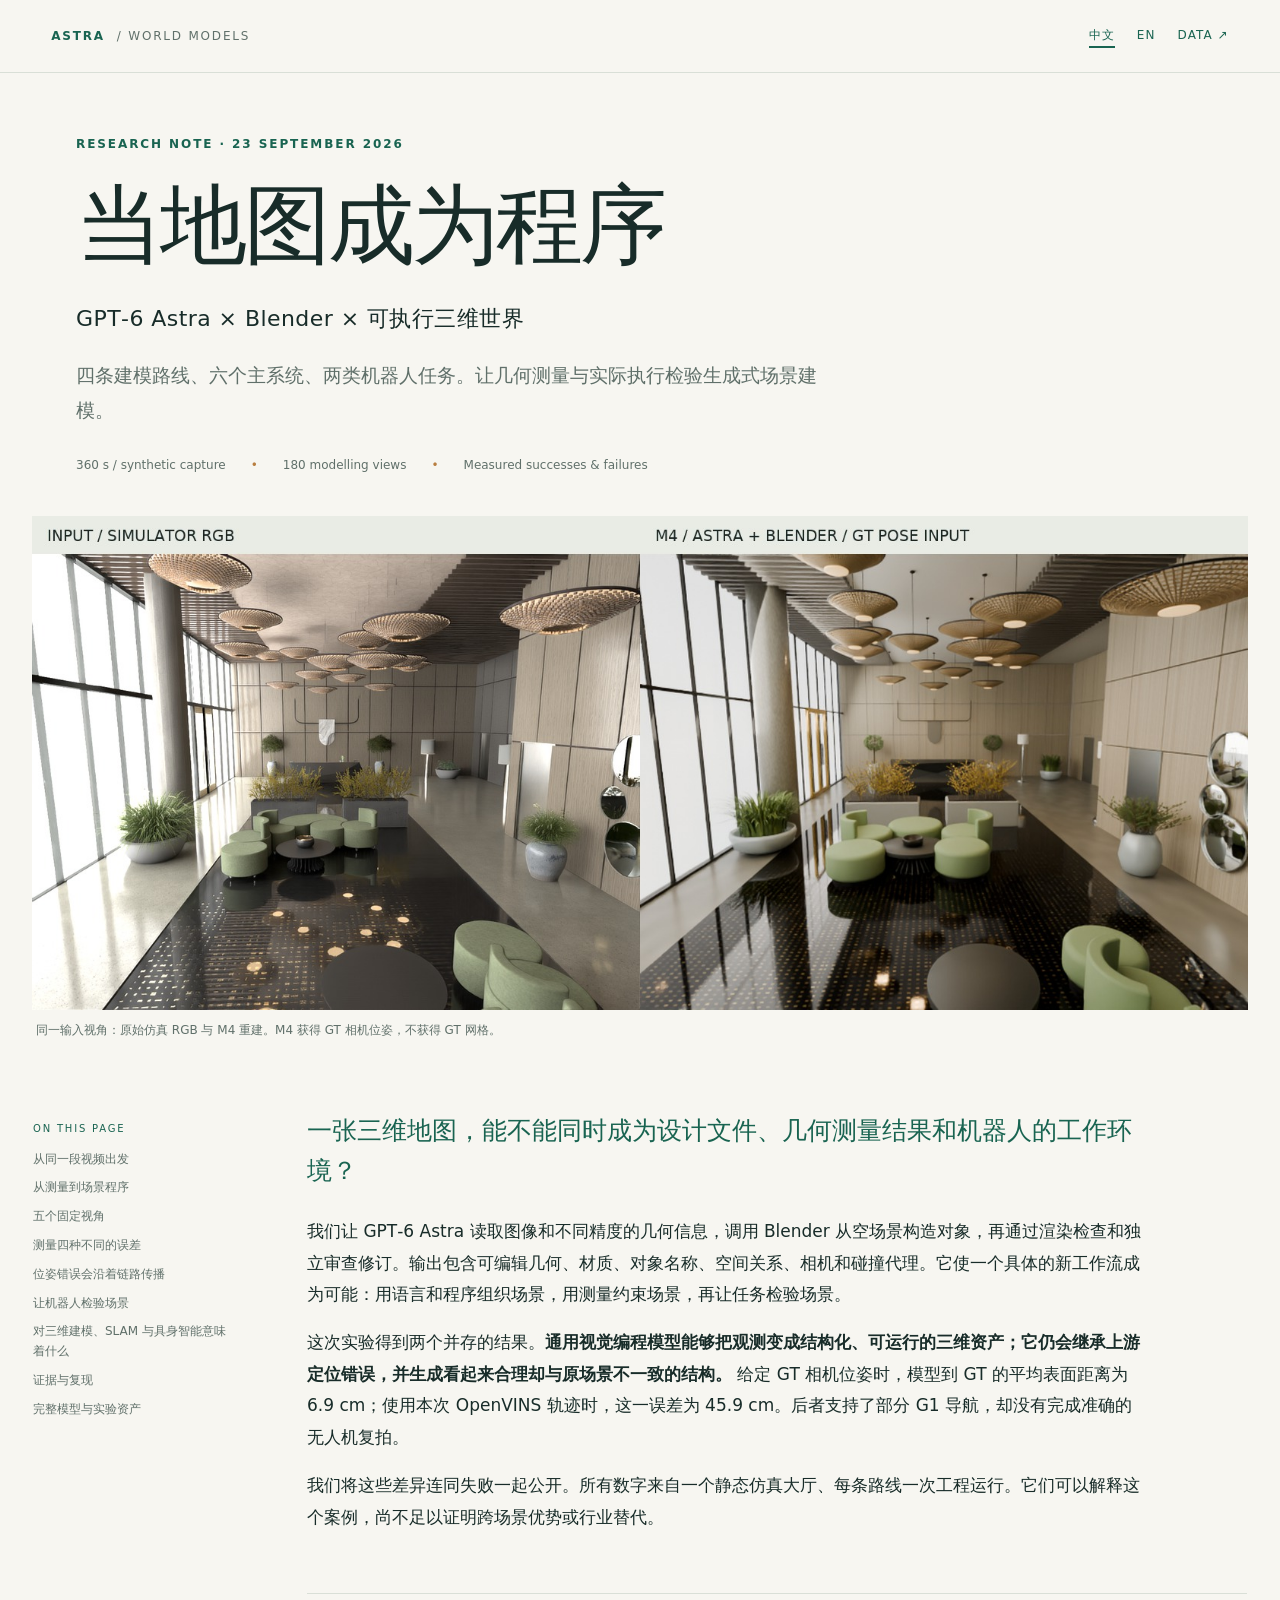
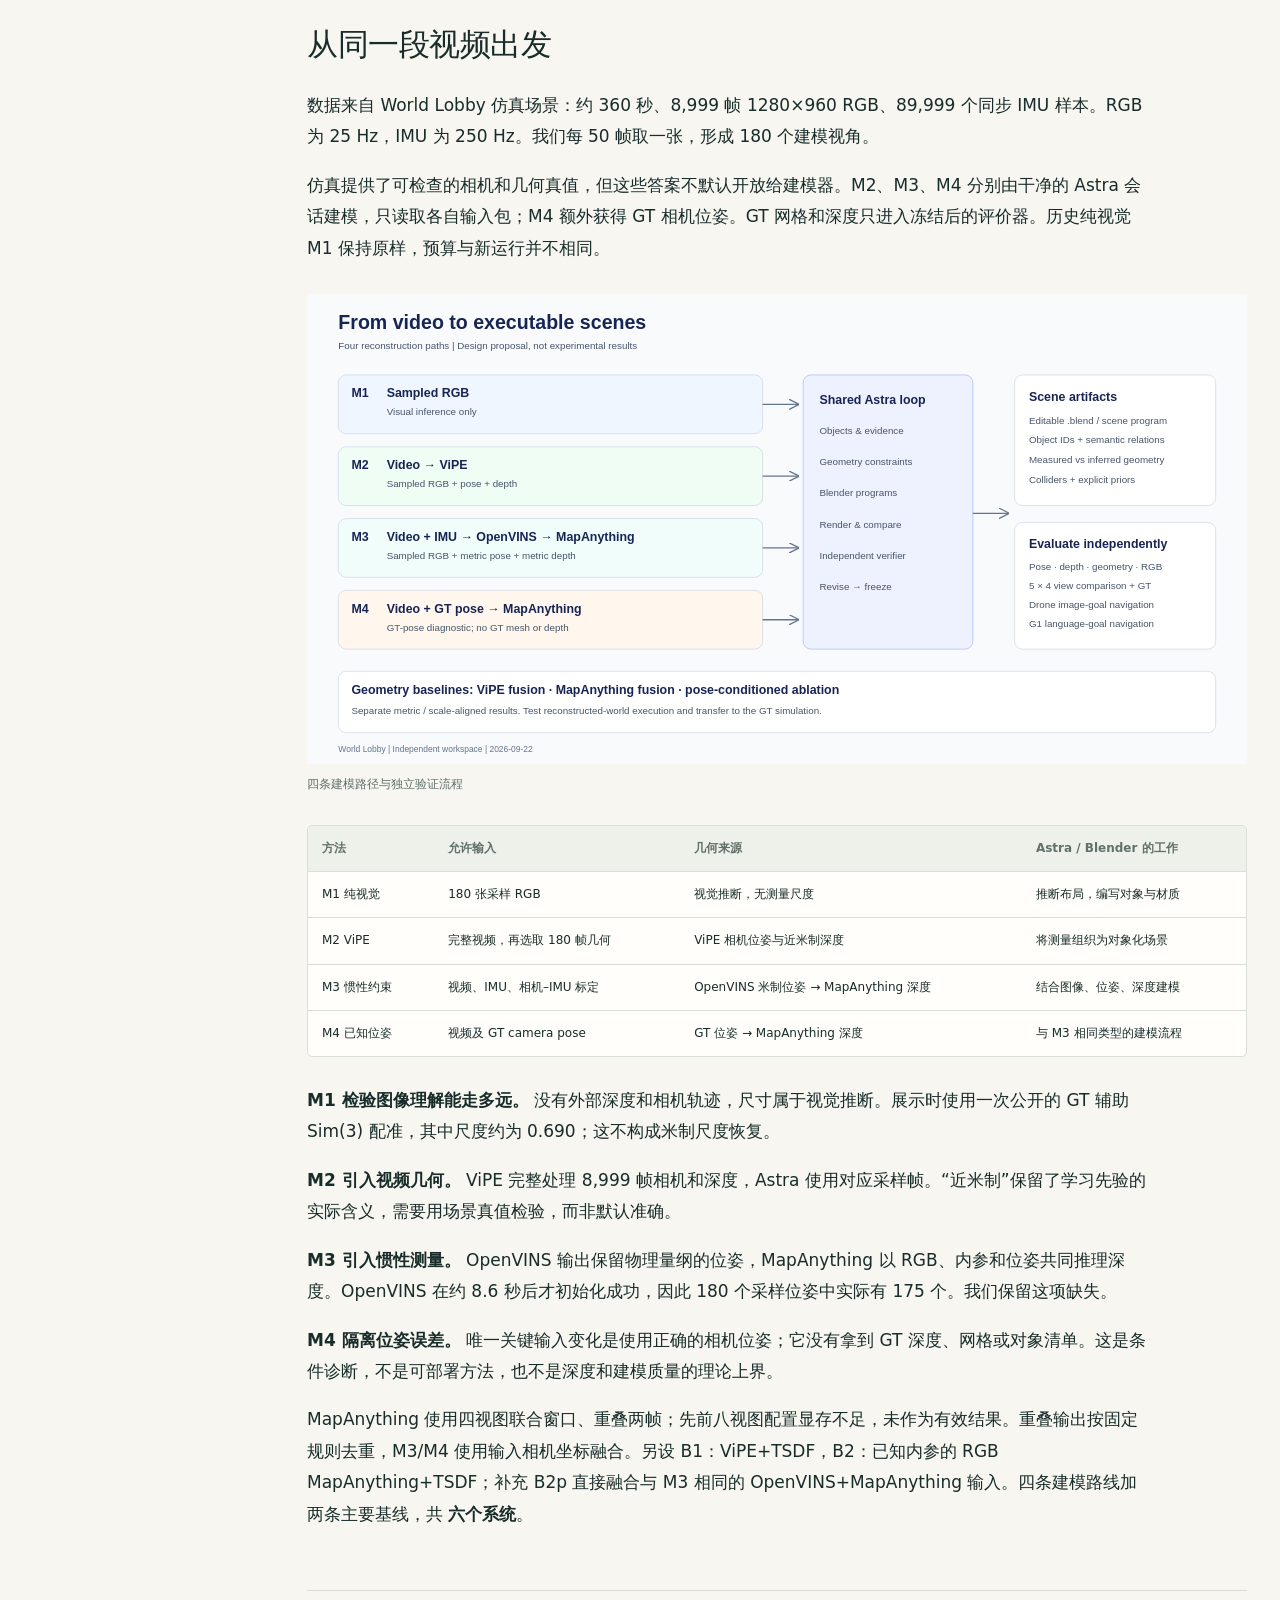
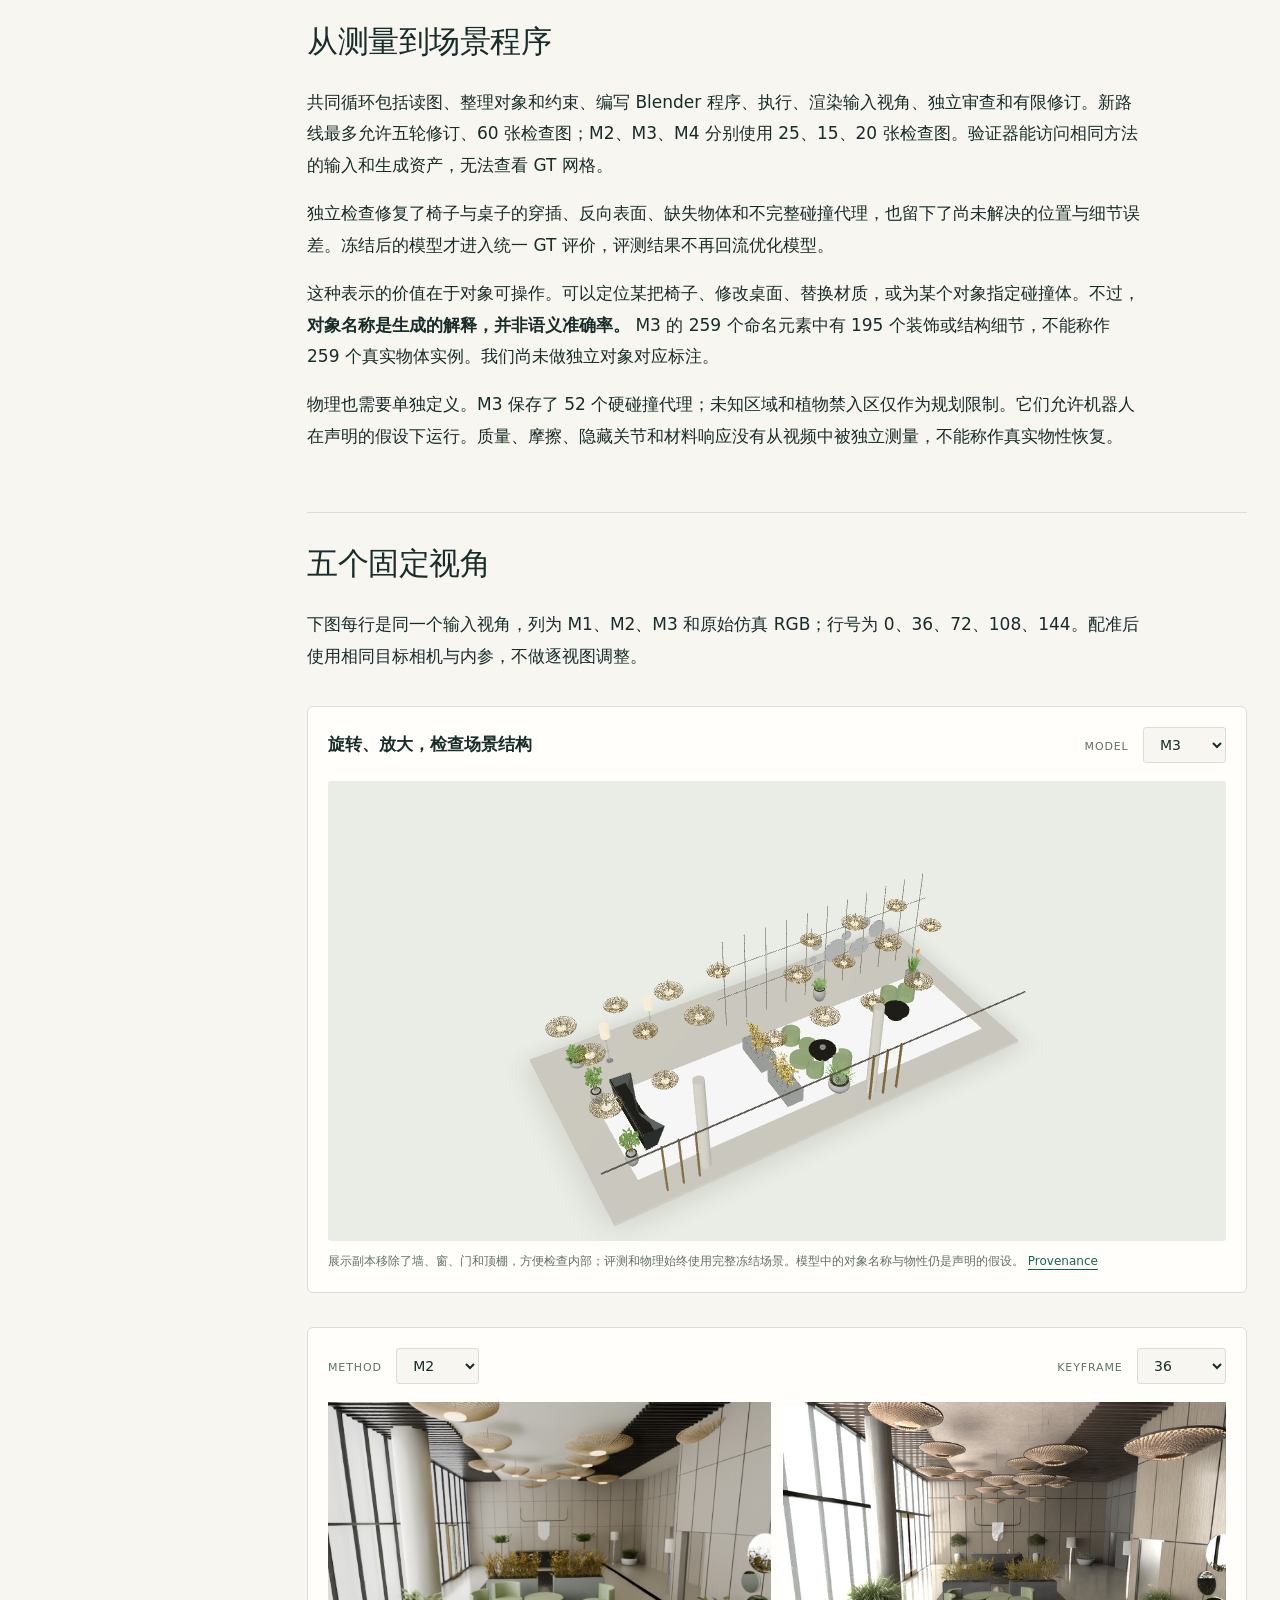
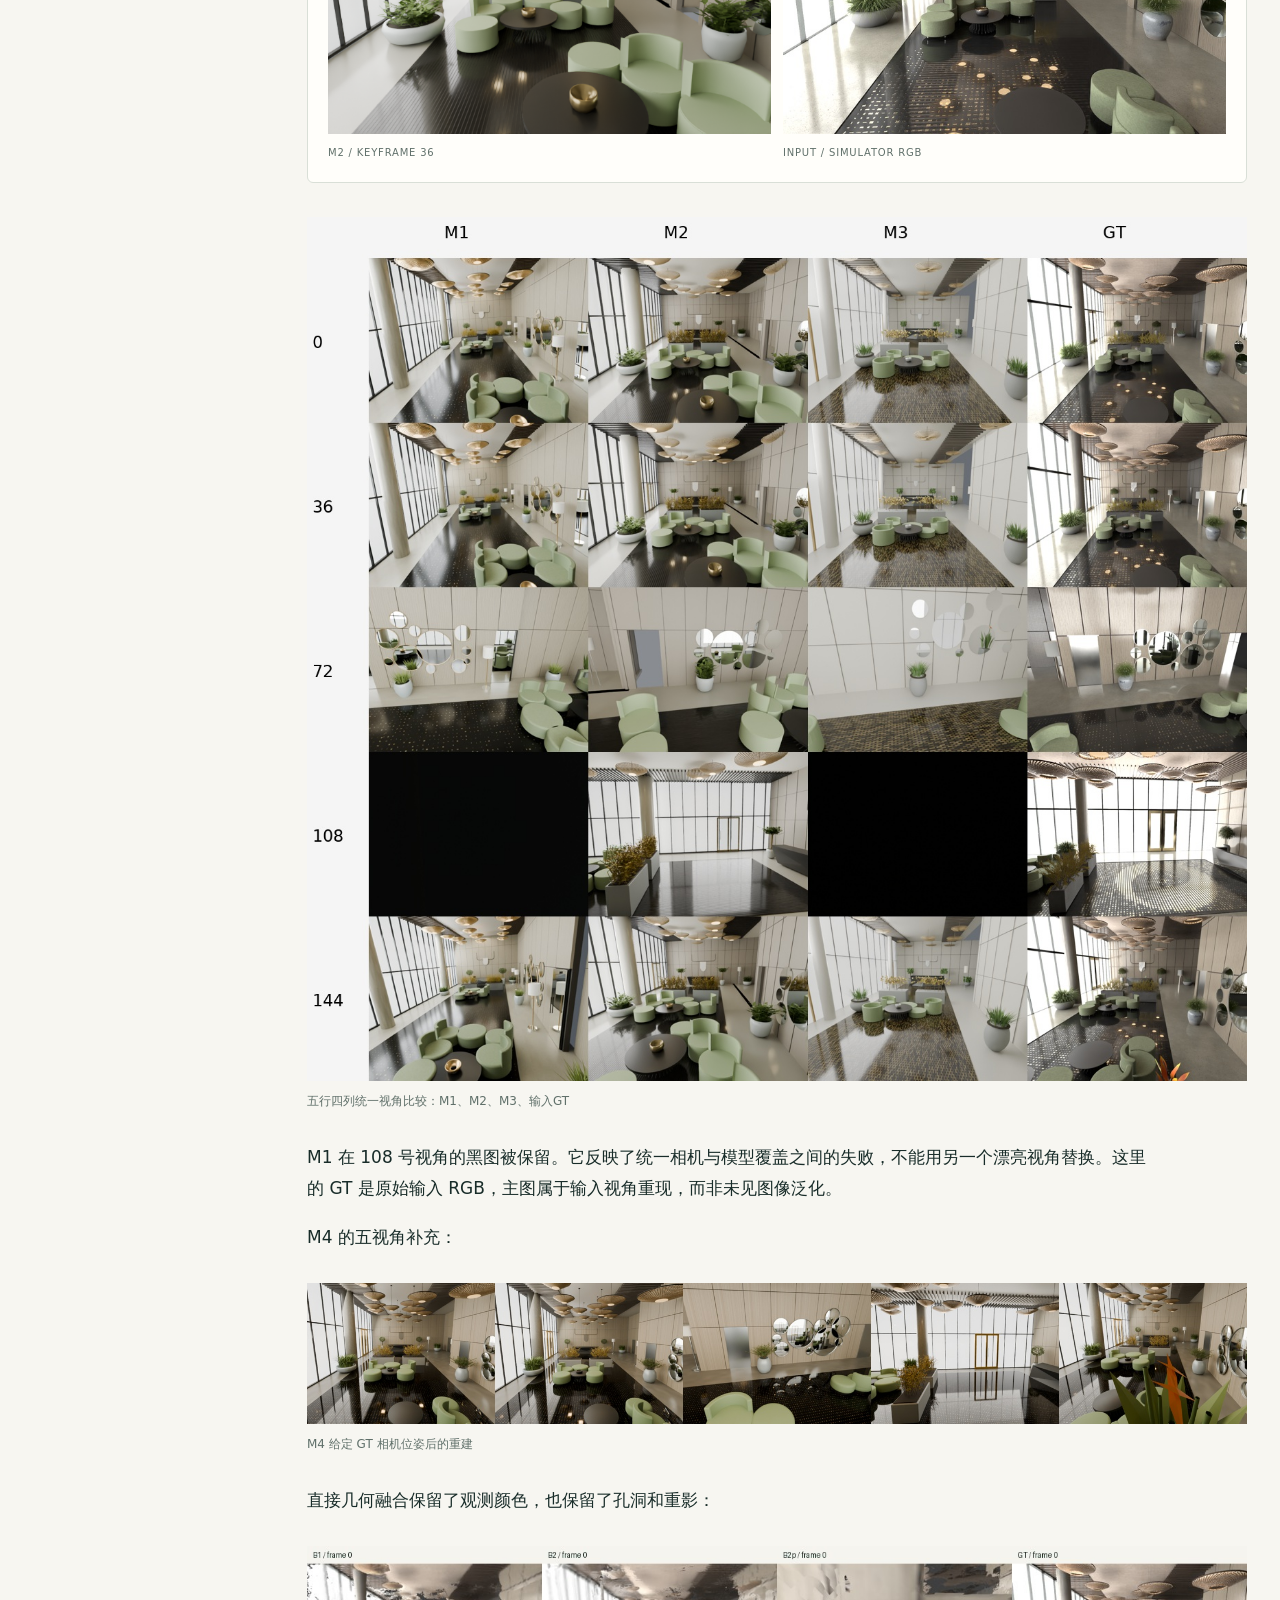
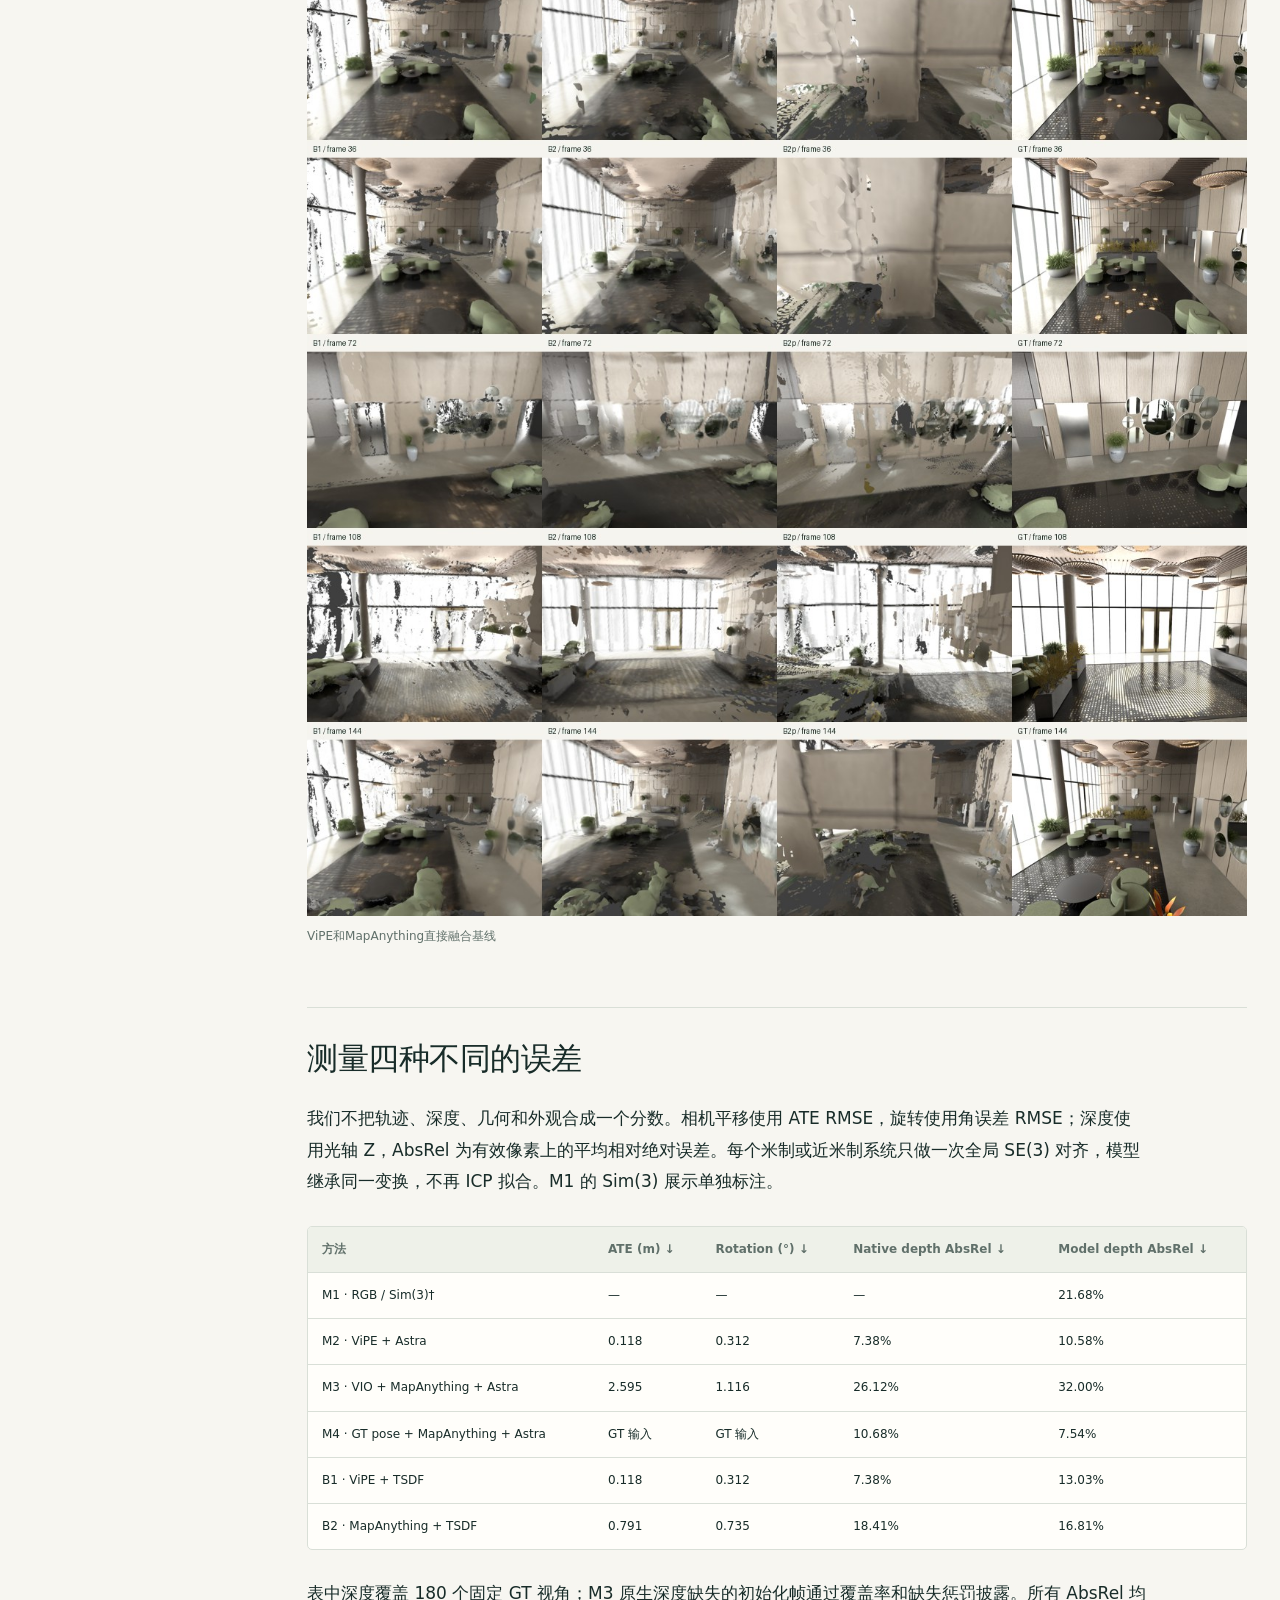
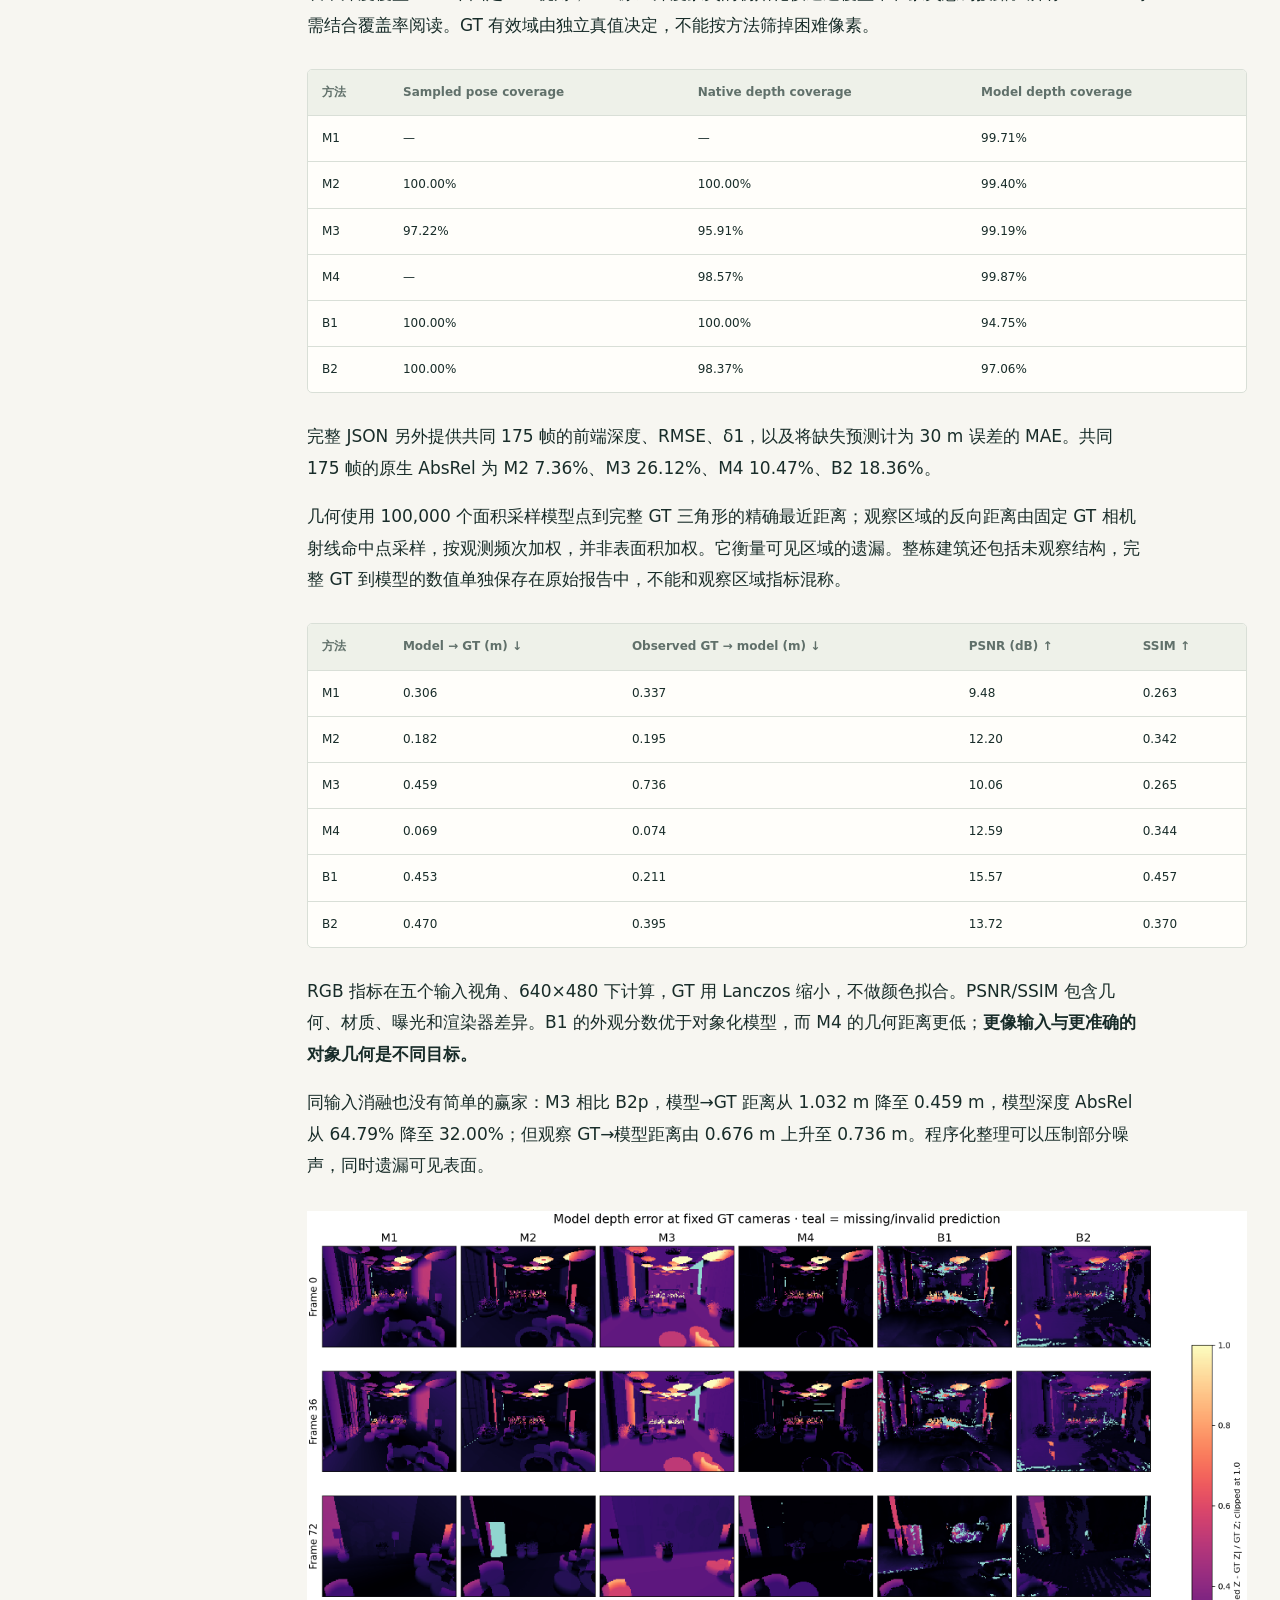
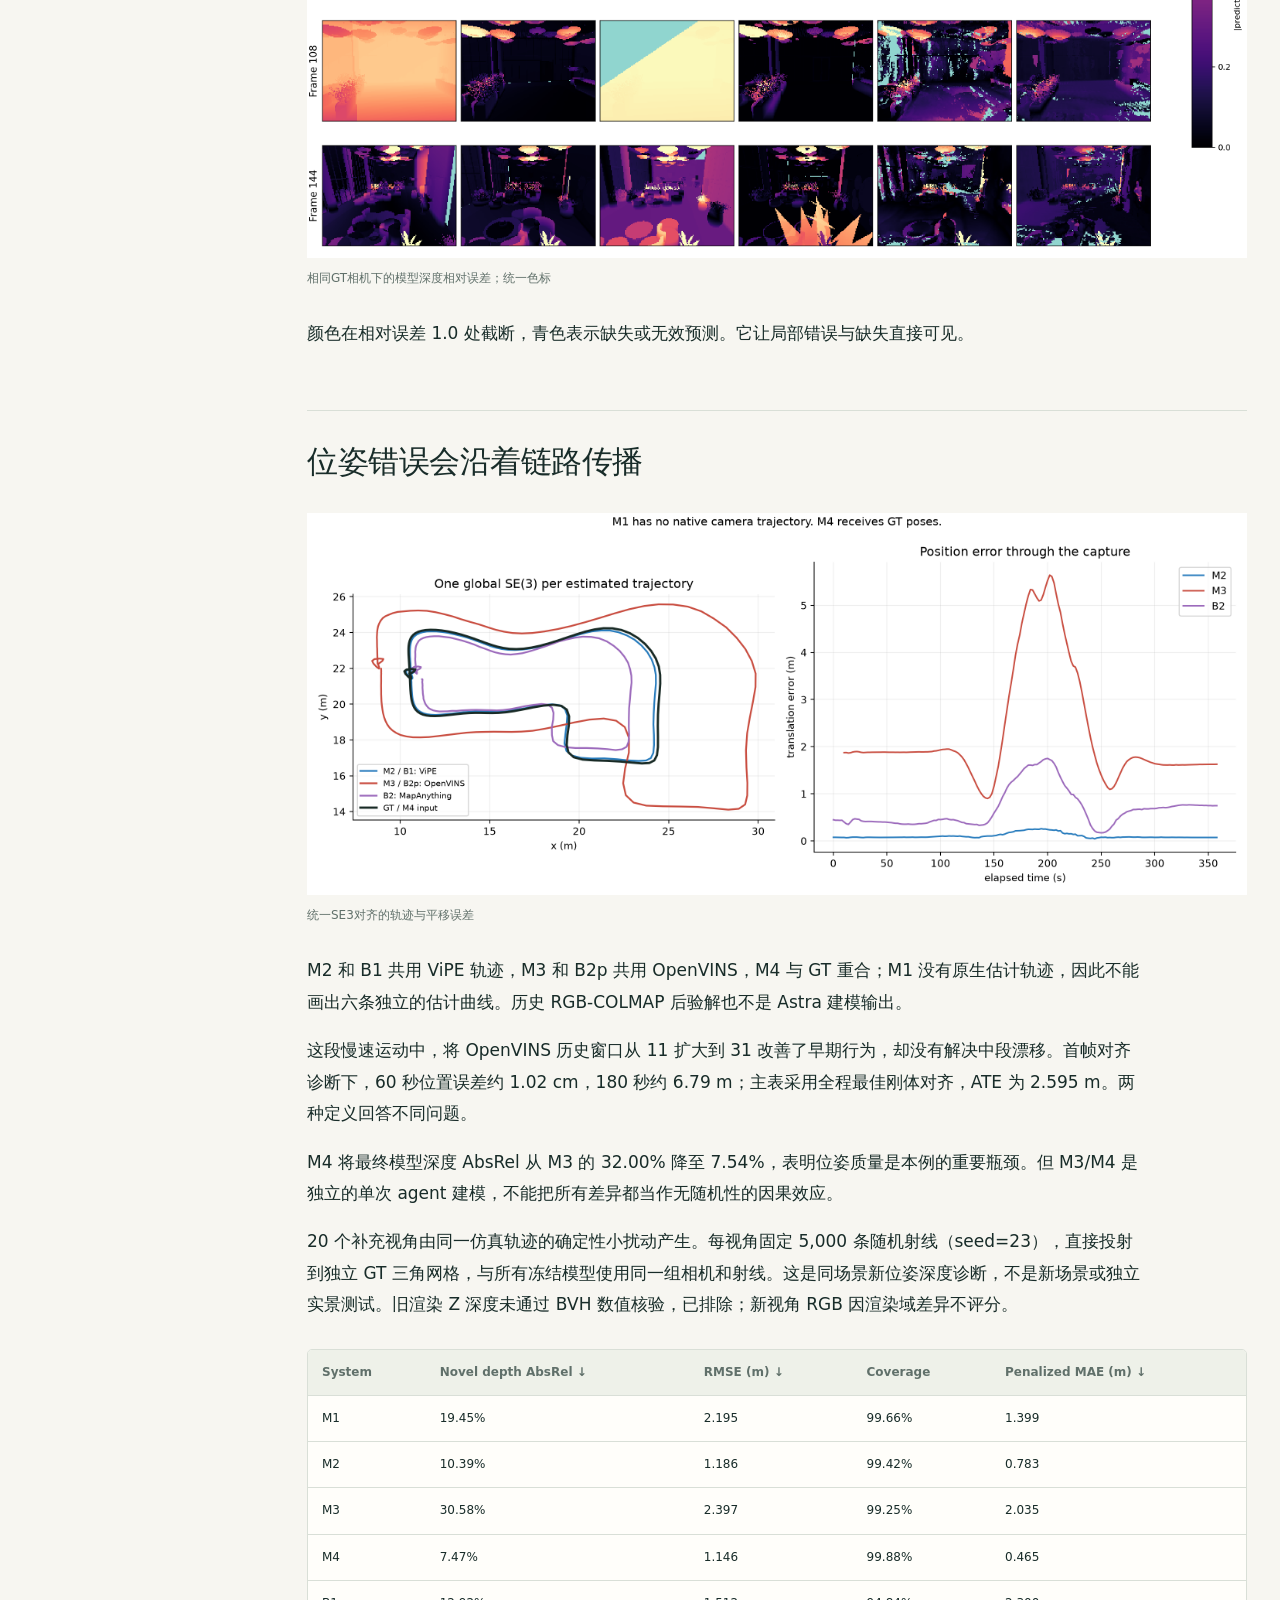
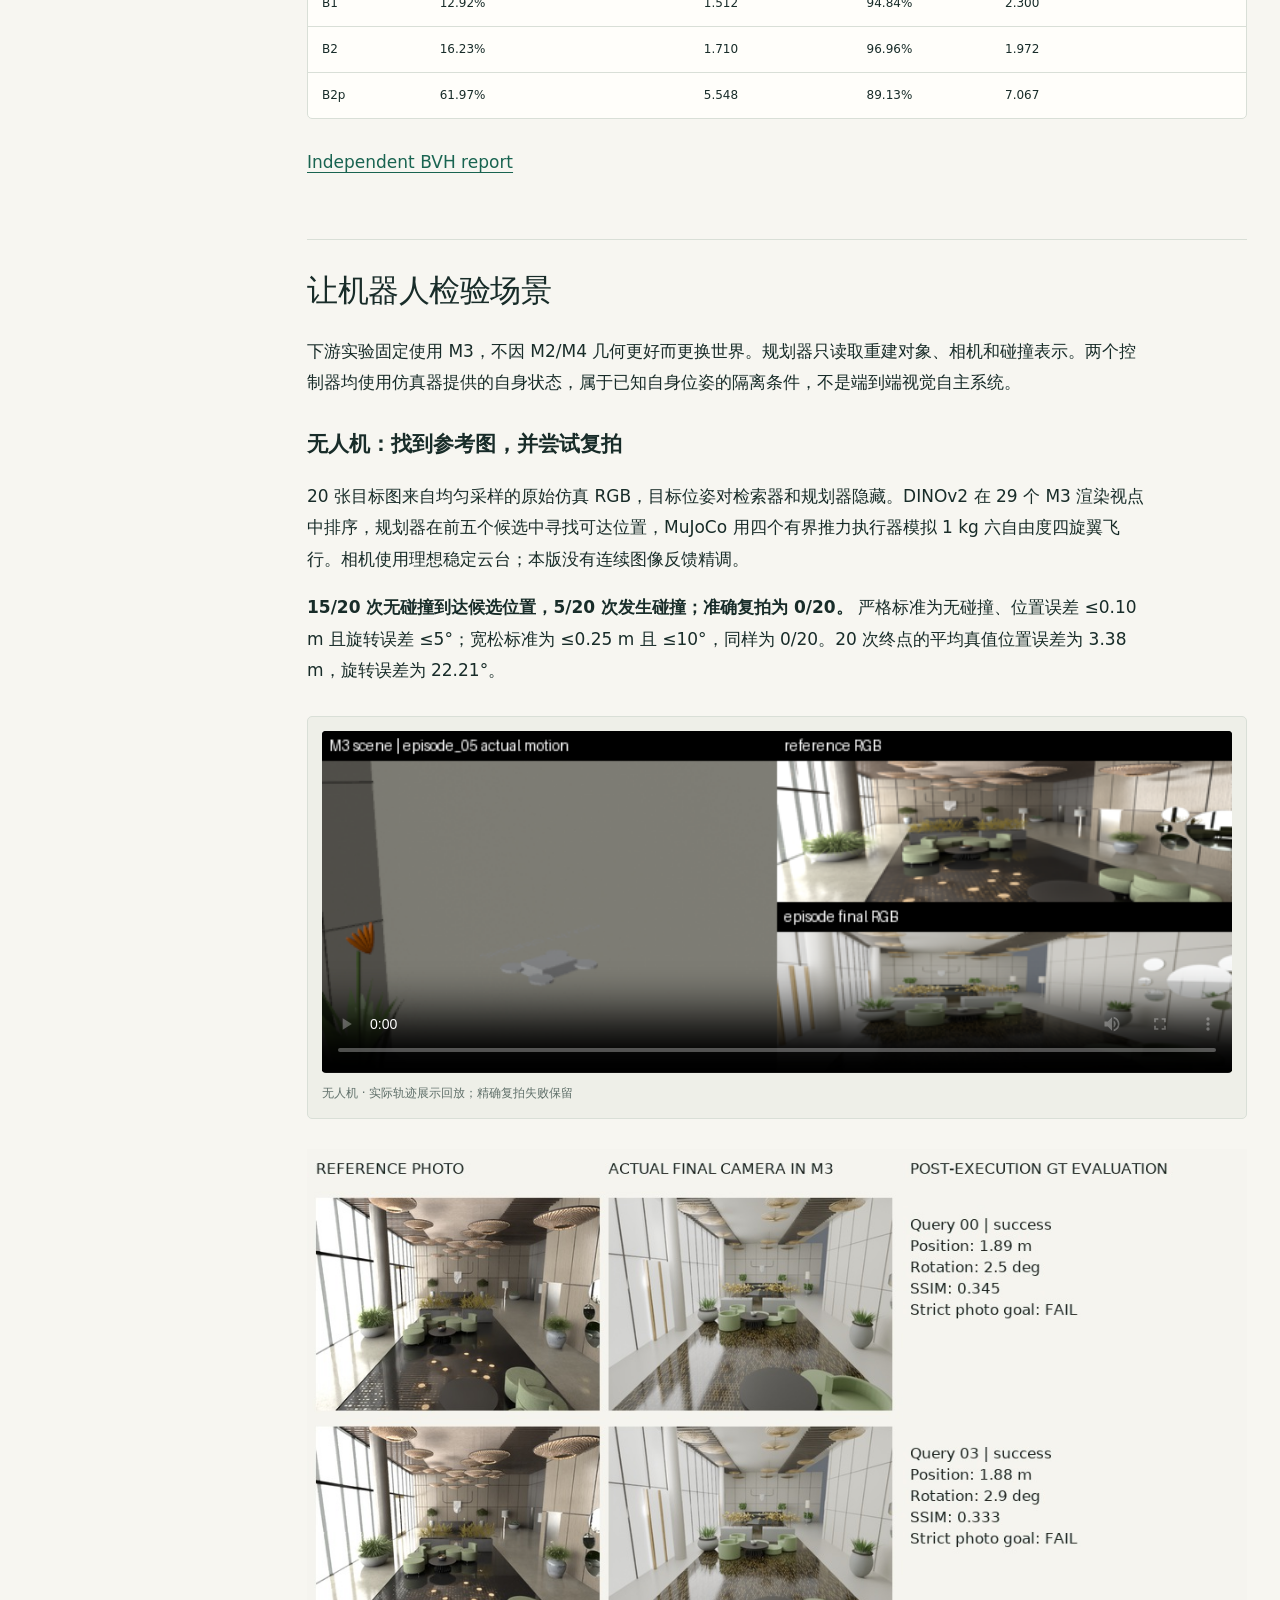
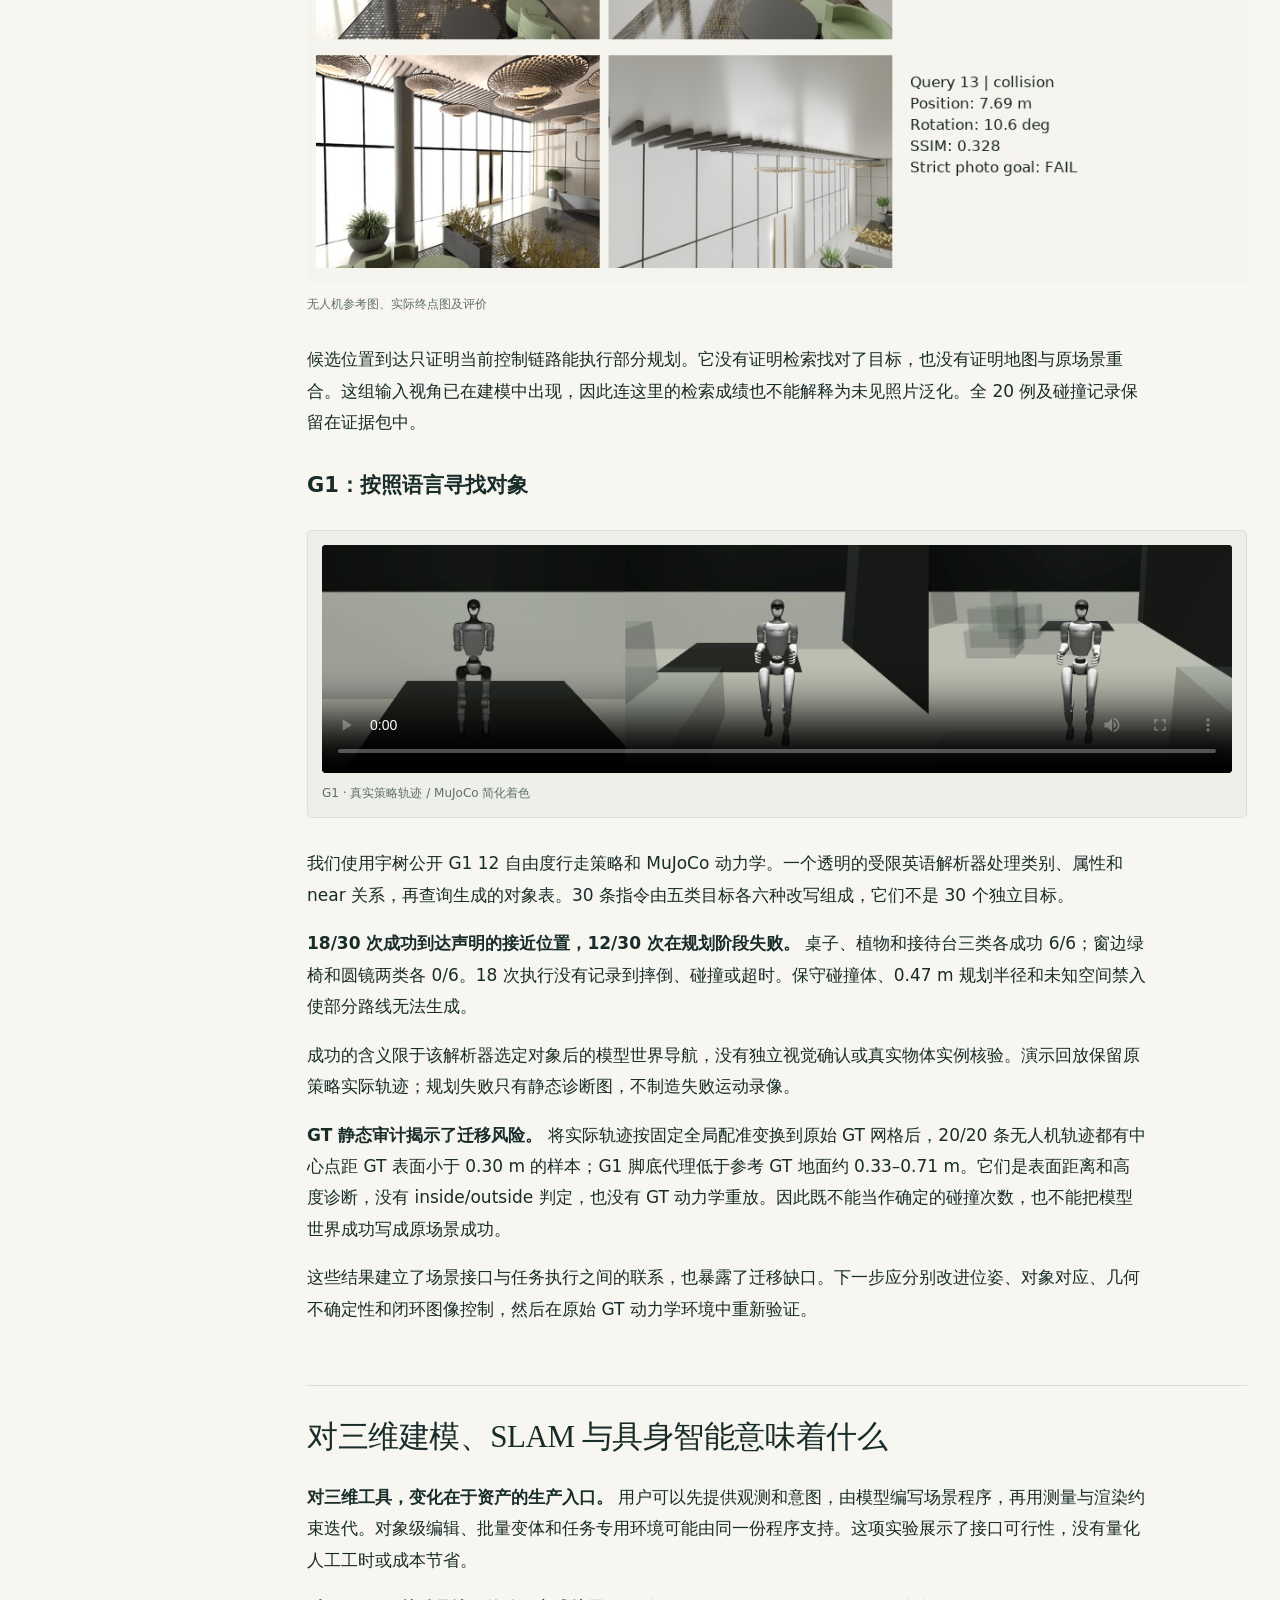
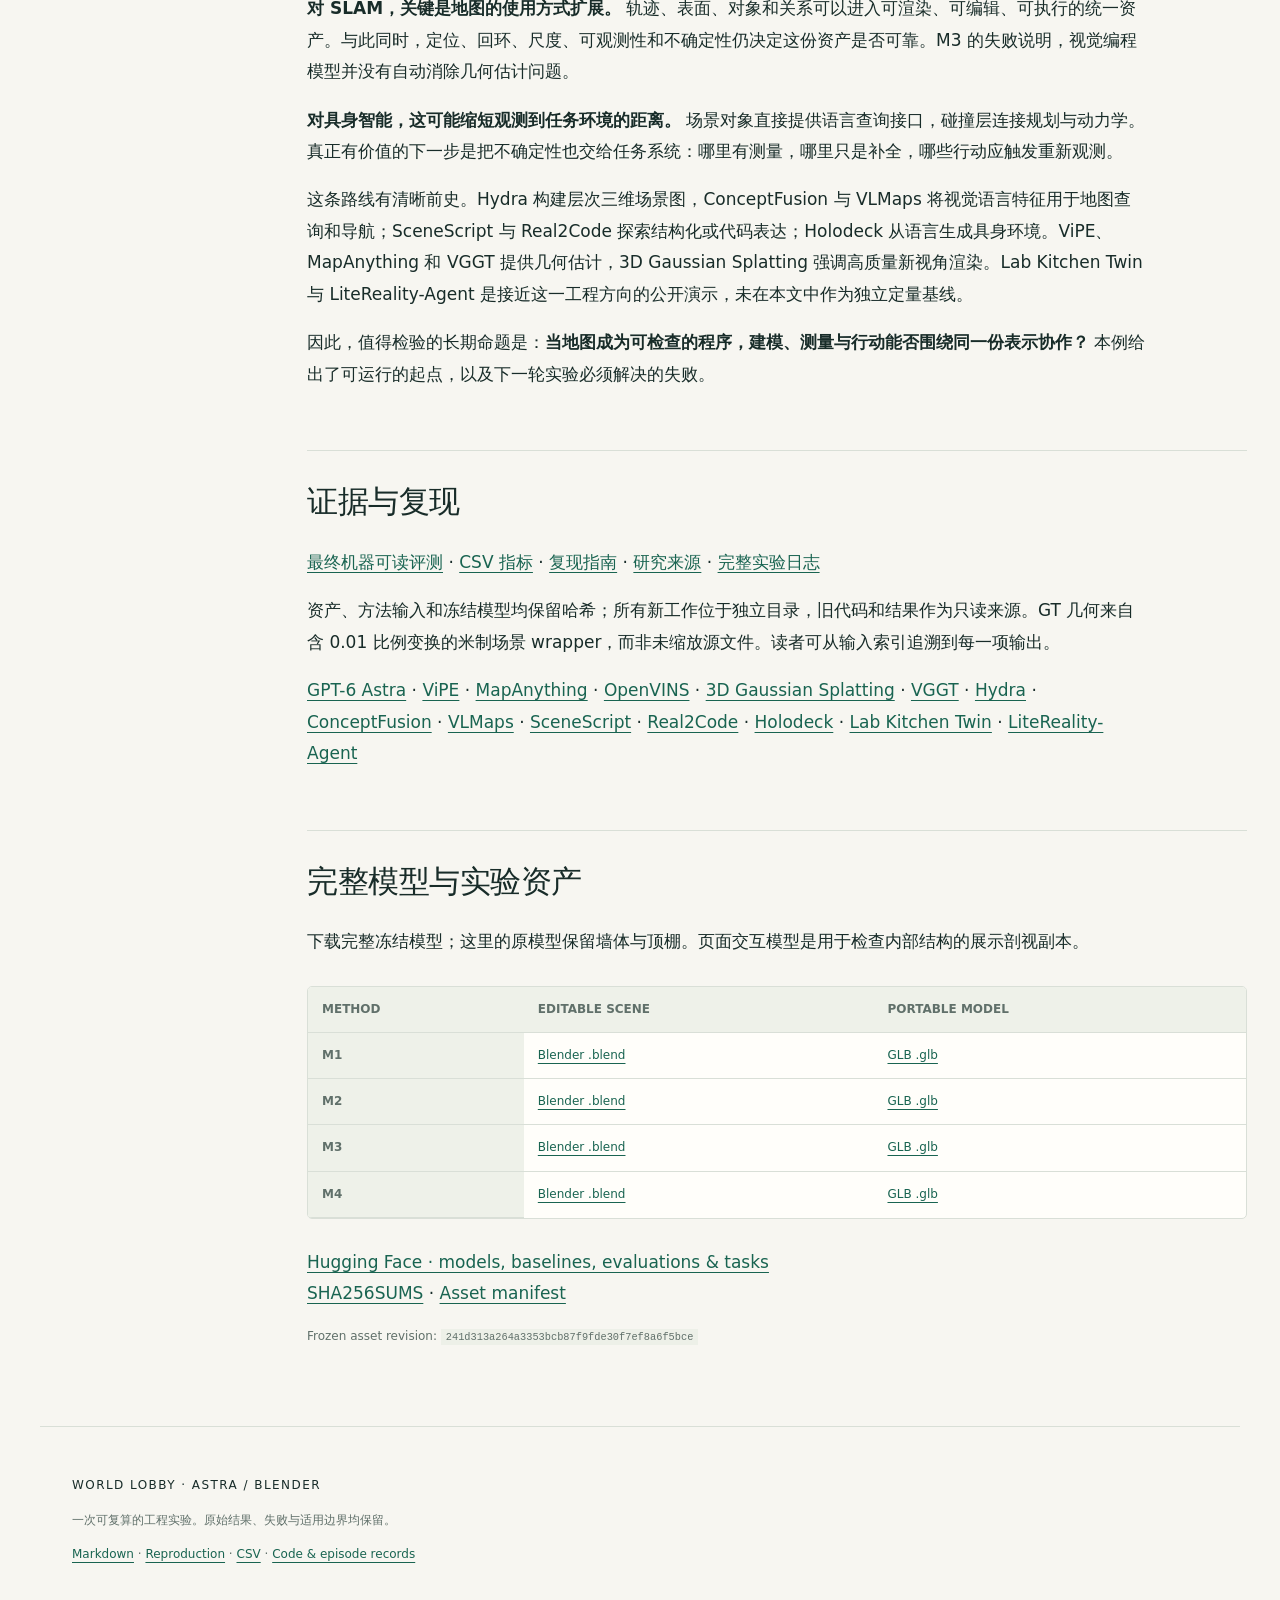
==== index.html @ 9df608e6 "Publish measured Astra world-model reconstruction blog" ====
<!doctype html><html lang="zh-CN"><head><meta charset="utf-8"><meta name="viewport" content="width=device-width,initial-scale=1"><title>当地图成为程序 — Astra World Models</title><meta name="description" content="四条建模路线、六个主系统、两类机器人任务。让几何测量与实际执行检验生成式场景建模。"><meta property="og:title" content="当地图成为程序"><meta property="og:description" content="四条建模路线、六个主系统、两类机器人任务。让几何测量与实际执行检验生成式场景建模。"><meta property="og:image" content="assets/hero.jpg"><link rel="stylesheet" href="style.css"><script type="module" src="vendor/model-viewer.min.js"></script></head><body><div class="reading-progress" id="progress"></div><nav><a class="brand" href="index.html">ASTRA <span>/ WORLD MODELS</span></a><div><a href="index.html" aria-current="page">中文</a><a href="en.html" >EN</a><a href="results/final_evaluation.json">DATA ↗</a></div></nav><header><p class="eyebrow">RESEARCH NOTE · 23 SEPTEMBER 2026</p><h1>当地图成为程序</h1><p class="subtitle">GPT‑6 Astra × Blender × 可执行三维世界</p><p class="lead">四条建模路线、六个主系统、两类机器人任务。让几何测量与实际执行检验生成式场景建模。</p><div class="meta"><span>360 s / synthetic capture</span><span>180 modelling views</span><span>Measured successes & failures</span></div></header><figure class="hero"><img src="assets/hero.jpg" alt="Original simulator image beside the Astra M4 reconstruction"><figcaption>同一输入视角：原始仿真 RGB 与 M4 重建。M4 获得 GT 相机位姿，不获得 GT 网格。</figcaption></figure><div class="layout"><aside class="toc"><p>ON THIS PAGE</p><ul><li><a href="#_2">从同一段视频出发</a></li><li><a href="#_3">从测量到场景程序</a></li><li><a href="#_4">五个固定视角</a></li><li><a href="#_5">测量四种不同的误差</a></li><li><a href="#_6">位姿错误会沿着链路传播</a></li><li><a href="#_7">让机器人检验场景</a></li><li><a href="#slam">对三维建模、SLAM 与具身智能意味着什么</a></li><li><a href="#_9">证据与复现</a></li><li><a href="#assets">完整模型与实验资产</a></li></ul></aside><main><article>

<p>一张三维地图，能不能同时成为设计文件、几何测量结果和机器人的工作环境？</p>
<p>我们让 GPT‑6 Astra 读取图像和不同精度的几何信息，调用 Blender 从空场景构造对象，再通过渲染检查和独立审查修订。输出包含可编辑几何、材质、对象名称、空间关系、相机和碰撞代理。它使一个具体的新工作流成为可能：用语言和程序组织场景，用测量约束场景，再让任务检验场景。</p>
<p>这次实验得到两个并存的结果。<strong>通用视觉编程模型能够把观测变成结构化、可运行的三维资产；它仍会继承上游定位错误，并生成看起来合理却与原场景不一致的结构。</strong> 给定 GT 相机位姿时，模型到 GT 的平均表面距离为 6.9 cm；使用本次 OpenVINS 轨迹时，这一误差为 45.9 cm。后者支持了部分 G1 导航，却没有完成准确的无人机复拍。</p>
<p>我们将这些差异连同失败一起公开。所有数字来自一个静态仿真大厅、每条路线一次工程运行。它们可以解释这个案例，尚不足以证明跨场景优势或行业替代。</p>
<h2 id="_2">从同一段视频出发</h2>
<p>数据来自 World Lobby 仿真场景：约 360 秒、8,999 帧 1280×960 RGB、89,999 个同步 IMU 样本。RGB 为 25 Hz，IMU 为 250 Hz。我们每 50 帧取一张，形成 180 个建模视角。</p>
<p>仿真提供了可检查的相机和几何真值，但这些答案不默认开放给建模器。M2、M3、M4 分别由干净的 Astra 会话建模，只读取各自输入包；M4 额外获得 GT 相机位姿。GT 网格和深度只进入冻结后的评价器。历史纯视觉 M1 保持原样，预算与新运行并不相同。</p>
<figure><a href="figures/methods_plan.svg"><img loading="lazy" src="figures/methods_plan.svg" alt="四条建模路径与独立验证流程"></a><figcaption>四条建模路径与独立验证流程</figcaption></figure>
<div class="table-scroll"><table>
<thead>
<tr>
<th>方法</th>
<th>允许输入</th>
<th>几何来源</th>
<th>Astra / Blender 的工作</th>
</tr>
</thead>
<tbody>
<tr>
<td>M1 纯视觉</td>
<td>180 张采样 RGB</td>
<td>视觉推断，无测量尺度</td>
<td>推断布局，编写对象与材质</td>
</tr>
<tr>
<td>M2 ViPE</td>
<td>完整视频，再选取 180 帧几何</td>
<td>ViPE 相机位姿与近米制深度</td>
<td>将测量组织为对象化场景</td>
</tr>
<tr>
<td>M3 惯性约束</td>
<td>视频、IMU、相机–IMU 标定</td>
<td>OpenVINS 米制位姿 → MapAnything 深度</td>
<td>结合图像、位姿、深度建模</td>
</tr>
<tr>
<td>M4 已知位姿</td>
<td>视频及 GT camera pose</td>
<td>GT 位姿 → MapAnything 深度</td>
<td>与 M3 相同类型的建模流程</td>
</tr>
</tbody>
</table></div>
<p><strong>M1 检验图像理解能走多远。</strong> 没有外部深度和相机轨迹，尺寸属于视觉推断。展示时使用一次公开的 GT 辅助 Sim(3) 配准，其中尺度约为 0.690；这不构成米制尺度恢复。</p>
<p><strong>M2 引入视频几何。</strong> ViPE 完整处理 8,999 帧相机和深度，Astra 使用对应采样帧。“近米制”保留了学习先验的实际含义，需要用场景真值检验，而非默认准确。</p>
<p><strong>M3 引入惯性测量。</strong> OpenVINS 输出保留物理量纲的位姿，MapAnything 以 RGB、内参和位姿共同推理深度。OpenVINS 在约 8.6 秒后才初始化成功，因此 180 个采样位姿中实际有 175 个。我们保留这项缺失。</p>
<p><strong>M4 隔离位姿误差。</strong> 唯一关键输入变化是使用正确的相机位姿；它没有拿到 GT 深度、网格或对象清单。这是条件诊断，不是可部署方法，也不是深度和建模质量的理论上界。</p>
<p>MapAnything 使用四视图联合窗口、重叠两帧；先前八视图配置显存不足，未作为有效结果。重叠输出按固定规则去重，M3/M4 使用输入相机坐标融合。另设 B1：ViPE+TSDF，B2：已知内参的 RGB MapAnything+TSDF；补充 B2p 直接融合与 M3 相同的 OpenVINS+MapAnything 输入。四条建模路线加两条主要基线，共 <strong>六个系统</strong>。</p>
<h2 id="_3">从测量到场景程序</h2>
<p>共同循环包括读图、整理对象和约束、编写 Blender 程序、执行、渲染输入视角、独立审查和有限修订。新路线最多允许五轮修订、60 张检查图；M2、M3、M4 分别使用 25、15、20 张检查图。验证器能访问相同方法的输入和生成资产，无法查看 GT 网格。</p>
<p>独立检查修复了椅子与桌子的穿插、反向表面、缺失物体和不完整碰撞代理，也留下了尚未解决的位置与细节误差。冻结后的模型才进入统一 GT 评价，评测结果不再回流优化模型。</p>
<p>这种表示的价值在于对象可操作。可以定位某把椅子、修改桌面、替换材质，或为某个对象指定碰撞体。不过，<strong>对象名称是生成的解释，并非语义准确率。</strong> M3 的 259 个命名元素中有 195 个装饰或结构细节，不能称作 259 个真实物体实例。我们尚未做独立对象对应标注。</p>
<p>物理也需要单独定义。M3 保存了 52 个硬碰撞代理；未知区域和植物禁入区仅作为规划限制。它们允许机器人在声明的假设下运行。质量、摩擦、隐藏关节和材料响应没有从视频中被独立测量，不能称作真实物性恢复。</p>
<h2 id="_4">五个固定视角</h2>
<p>下图每行是同一个输入视角，列为 M1、M2、M3 和原始仿真 RGB；行号为 0、36、72、108、144。配准后使用相同目标相机与内参，不做逐视图调整。</p>
<aside class="model-panel"><div class="controlrow"><h3>旋转、放大，检查场景结构</h3><label>MODEL <select id="model-select"><option>M2</option><option selected>M3</option><option>M4</option></select></label></div><model-viewer id="scene-viewer" src="assets/M3_cutaway.glb" alt="Frozen M3 scene, presentation cutaway" camera-controls touch-action="pan-y" shadow-intensity="0.3" exposure="1" environment-image="neutral" camera-orbit="-30deg 48deg 85%" interaction-prompt="none" loading="lazy"></model-viewer><p class="caption">展示副本移除了墙、窗、门和顶棚，方便检查内部；评测和物理始终使用完整冻结场景。模型中的对象名称与物性仍是声明的假设。 <a href="assets/cutaway_provenance.json">Provenance</a></p></aside><div class="interactive" id="compare"><div class="controlrow"><label>METHOD <select id="compare-method"><option>M1</option><option selected>M2</option><option>M3</option><option>M4</option><option>B1</option><option>B2</option></select></label><label>KEYFRAME <select id="compare-frame"><option>0</option><option selected>36</option><option>72</option><option>108</option><option>144</option></select></label></div><div class="compare-pair"><figure><img id="compare-pred" alt="Selected reconstruction"><figcaption id="compare-label">M2</figcaption></figure><figure><img id="compare-gt" alt="Original simulator RGB"><figcaption>INPUT / SIMULATOR RGB</figcaption></figure></div></div><figure><a href="figures/five_view_comparison.jpg"><img loading="lazy" src="figures/five_view_comparison.jpg" alt="五行四列统一视角比较：M1、M2、M3、输入GT"></a><figcaption>五行四列统一视角比较：M1、M2、M3、输入GT</figcaption></figure>
<p>M1 在 108 号视角的黑图被保留。它反映了统一相机与模型覆盖之间的失败，不能用另一个漂亮视角替换。这里的 GT 是原始输入 RGB，主图属于输入视角重现，而非未见图像泛化。</p>
<p>M4 的五视角补充：</p>
<figure><a href="figures/m4_pose_oracle_supplement.jpg"><img loading="lazy" src="figures/m4_pose_oracle_supplement.jpg" alt="M4 给定 GT 相机位姿后的重建"></a><figcaption>M4 给定 GT 相机位姿后的重建</figcaption></figure>
<p>直接几何融合保留了观测颜色，也保留了孔洞和重影：</p>
<figure><a href="figures/direct_baseline_comparison.jpg"><img loading="lazy" src="figures/direct_baseline_comparison.jpg" alt="ViPE和MapAnything直接融合基线"></a><figcaption>ViPE和MapAnything直接融合基线</figcaption></figure>
<h2 id="_5">测量四种不同的误差</h2>
<p>我们不把轨迹、深度、几何和外观合成一个分数。相机平移使用 ATE RMSE，旋转使用角误差 RMSE；深度使用光轴 Z，AbsRel 为有效像素上的平均相对绝对误差。每个米制或近米制系统只做一次全局 SE(3) 对齐，模型继承同一变换，不再 ICP 拟合。M1 的 Sim(3) 展示单独标注。</p>
<div class="table-scroll"><table>
<thead>
<tr>
<th>方法</th>
<th>ATE (m) ↓</th>
<th>Rotation (°) ↓</th>
<th>Native depth AbsRel ↓</th>
<th>Model depth AbsRel ↓</th>
</tr>
</thead>
<tbody>
<tr>
<td>M1 · RGB / Sim(3)†</td>
<td>—</td>
<td>—</td>
<td>—</td>
<td>21.68%</td>
</tr>
<tr>
<td>M2 · ViPE + Astra</td>
<td>0.118</td>
<td>0.312</td>
<td>7.38%</td>
<td>10.58%</td>
</tr>
<tr>
<td>M3 · VIO + MapAnything + Astra</td>
<td>2.595</td>
<td>1.116</td>
<td>26.12%</td>
<td>32.00%</td>
</tr>
<tr>
<td>M4 · GT pose + MapAnything + Astra</td>
<td>GT 输入</td>
<td>GT 输入</td>
<td>10.68%</td>
<td>7.54%</td>
</tr>
<tr>
<td>B1 · ViPE + TSDF</td>
<td>0.118</td>
<td>0.312</td>
<td>7.38%</td>
<td>13.03%</td>
</tr>
<tr>
<td>B2 · MapAnything + TSDF</td>
<td>0.791</td>
<td>0.735</td>
<td>18.41%</td>
<td>16.81%</td>
</tr>
</tbody>
</table></div>
<p>表中深度覆盖 180 个固定 GT 视角；M3 原生深度缺失的初始化帧通过覆盖率和缺失惩罚披露。所有 AbsRel 均需结合覆盖率阅读。GT 有效域由独立真值决定，不能按方法筛掉困难像素。</p>
<div class="table-scroll"><table>
<thead>
<tr>
<th>方法</th>
<th>Sampled pose coverage</th>
<th>Native depth coverage</th>
<th>Model depth coverage</th>
</tr>
</thead>
<tbody>
<tr>
<td>M1</td>
<td>—</td>
<td>—</td>
<td>99.71%</td>
</tr>
<tr>
<td>M2</td>
<td>100.00%</td>
<td>100.00%</td>
<td>99.40%</td>
</tr>
<tr>
<td>M3</td>
<td>97.22%</td>
<td>95.91%</td>
<td>99.19%</td>
</tr>
<tr>
<td>M4</td>
<td>—</td>
<td>98.57%</td>
<td>99.87%</td>
</tr>
<tr>
<td>B1</td>
<td>100.00%</td>
<td>100.00%</td>
<td>94.75%</td>
</tr>
<tr>
<td>B2</td>
<td>100.00%</td>
<td>98.37%</td>
<td>97.06%</td>
</tr>
</tbody>
</table></div>
<p>完整 JSON 另外提供共同 175 帧的前端深度、RMSE、δ1，以及将缺失预测计为 30 m 误差的 MAE。共同 175 帧的原生 AbsRel 为 M2 7.36%、M3 26.12%、M4 10.47%、B2 18.36%。</p>
<p>几何使用 100,000 个面积采样模型点到完整 GT 三角形的精确最近距离；观察区域的反向距离由固定 GT 相机射线命中点采样，按观测频次加权，并非表面积加权。它衡量可见区域的遗漏。整栋建筑还包括未观察结构，完整 GT 到模型的数值单独保存在原始报告中，不能和观察区域指标混称。</p>
<div class="table-scroll"><table>
<thead>
<tr>
<th>方法</th>
<th>Model → GT (m) ↓</th>
<th>Observed GT → model (m) ↓</th>
<th>PSNR (dB) ↑</th>
<th>SSIM ↑</th>
</tr>
</thead>
<tbody>
<tr>
<td>M1</td>
<td>0.306</td>
<td>0.337</td>
<td>9.48</td>
<td>0.263</td>
</tr>
<tr>
<td>M2</td>
<td>0.182</td>
<td>0.195</td>
<td>12.20</td>
<td>0.342</td>
</tr>
<tr>
<td>M3</td>
<td>0.459</td>
<td>0.736</td>
<td>10.06</td>
<td>0.265</td>
</tr>
<tr>
<td>M4</td>
<td>0.069</td>
<td>0.074</td>
<td>12.59</td>
<td>0.344</td>
</tr>
<tr>
<td>B1</td>
<td>0.453</td>
<td>0.211</td>
<td>15.57</td>
<td>0.457</td>
</tr>
<tr>
<td>B2</td>
<td>0.470</td>
<td>0.395</td>
<td>13.72</td>
<td>0.370</td>
</tr>
</tbody>
</table></div>
<p>RGB 指标在五个输入视角、640×480 下计算，GT 用 Lanczos 缩小，不做颜色拟合。PSNR/SSIM 包含几何、材质、曝光和渲染器差异。B1 的外观分数优于对象化模型，而 M4 的几何距离更低；<strong>更像输入与更准确的对象几何是不同目标。</strong></p>
<p>同输入消融也没有简单的赢家：M3 相比 B2p，模型→GT 距离从 1.032 m 降至 0.459 m，模型深度 AbsRel 从 64.79% 降至 32.00%；但观察 GT→模型距离由 0.676 m 上升至 0.736 m。程序化整理可以压制部分噪声，同时遗漏可见表面。</p>
<figure><a href="figures/model_depth_error_pixel_heatmap.png"><img loading="lazy" src="figures/model_depth_error_pixel_heatmap.png" alt="相同GT相机下的模型深度相对误差；统一色标"></a><figcaption>相同GT相机下的模型深度相对误差；统一色标</figcaption></figure>
<p>颜色在相对误差 1.0 处截断，青色表示缺失或无效预测。它让局部错误与缺失直接可见。</p>
<h2 id="_6">位姿错误会沿着链路传播</h2>
<figure><a href="figures/current_trajectories.png"><img loading="lazy" src="figures/current_trajectories.png" alt="统一SE3对齐的轨迹与平移误差"></a><figcaption>统一SE3对齐的轨迹与平移误差</figcaption></figure>
<p>M2 和 B1 共用 ViPE 轨迹，M3 和 B2p 共用 OpenVINS，M4 与 GT 重合；M1 没有原生估计轨迹，因此不能画出六条独立的估计曲线。历史 RGB-COLMAP 后验解也不是 Astra 建模输出。</p>
<p>这段慢速运动中，将 OpenVINS 历史窗口从 11 扩大到 31 改善了早期行为，却没有解决中段漂移。首帧对齐诊断下，60 秒位置误差约 1.02 cm，180 秒约 6.79 m；主表采用全程最佳刚体对齐，ATE 为 2.595 m。两种定义回答不同问题。</p>
<p>M4 将最终模型深度 AbsRel 从 M3 的 32.00% 降至 7.54%，表明位姿质量是本例的重要瓶颈。但 M3/M4 是独立的单次 agent 建模，不能把所有差异都当作无随机性的因果效应。</p>
<p>20 个补充视角由同一仿真轨迹的确定性小扰动产生。每视角固定 5,000 条随机射线（seed=23），直接投射到独立 GT 三角网格，与所有冻结模型使用同一组相机和射线。这是同场景新位姿深度诊断，不是新场景或独立实景测试。旧渲染 Z 深度未通过 BVH 数值核验，已排除；新视角 RGB 因渲染域差异不评分。</p>
<div class="table-scroll"><table>
<thead>
<tr>
<th>System</th>
<th>Novel depth AbsRel ↓</th>
<th>RMSE (m) ↓</th>
<th>Coverage</th>
<th>Penalized MAE (m) ↓</th>
</tr>
</thead>
<tbody>
<tr>
<td>M1</td>
<td>19.45%</td>
<td>2.195</td>
<td>99.66%</td>
<td>1.399</td>
</tr>
<tr>
<td>M2</td>
<td>10.39%</td>
<td>1.186</td>
<td>99.42%</td>
<td>0.783</td>
</tr>
<tr>
<td>M3</td>
<td>30.58%</td>
<td>2.397</td>
<td>99.25%</td>
<td>2.035</td>
</tr>
<tr>
<td>M4</td>
<td>7.47%</td>
<td>1.146</td>
<td>99.88%</td>
<td>0.465</td>
</tr>
<tr>
<td>B1</td>
<td>12.92%</td>
<td>1.512</td>
<td>94.84%</td>
<td>2.300</td>
</tr>
<tr>
<td>B2</td>
<td>16.23%</td>
<td>1.710</td>
<td>96.96%</td>
<td>1.972</td>
</tr>
<tr>
<td>B2p</td>
<td>61.97%</td>
<td>5.548</td>
<td>89.13%</td>
<td>7.067</td>
</tr>
</tbody>
</table></div>
<p><a href="results/evaluation/novel_depth/report.json">Independent BVH report</a></p>
<h2 id="_7">让机器人检验场景</h2>
<p>下游实验固定使用 M3，不因 M2/M4 几何更好而更换世界。规划器只读取重建对象、相机和碰撞表示。两个控制器均使用仿真器提供的自身状态，属于已知自身位姿的隔离条件，不是端到端视觉自主系统。</p>
<h3 id="_8">无人机：找到参考图，并尝试复拍</h3>
<p>20 张目标图来自均匀采样的原始仿真 RGB，目标位姿对检索器和规划器隐藏。DINOv2 在 29 个 M3 渲染视点中排序，规划器在前五个候选中寻找可达位置，MuJoCo 用四个有界推力执行器模拟 1 kg 六自由度四旋翼飞行。相机使用理想稳定云台；本版没有连续图像反馈精调。</p>
<p><strong>15/20 次无碰撞到达候选位置，5/20 次发生碰撞；准确复拍为 0/20。</strong> 严格标准为无碰撞、位置误差 ≤0.10 m 且旋转误差 ≤5°；宽松标准为 ≤0.25 m 且 ≤10°，同样为 0/20。20 次终点的平均真值位置误差为 3.38 m，旋转误差为 22.21°。</p>
<figure class="video"><video controls playsinline preload="metadata" poster="assets/drone_poster.jpg"><source src="assets/drone_episode.mp4" type="video/mp4"></video><figcaption>无人机 · 实际轨迹展示回放；精确复拍失败保留</figcaption></figure><figure><a href="figures/drone_three_queries.jpg"><img loading="lazy" src="figures/drone_three_queries.jpg" alt="无人机参考图、实际终点图及评价"></a><figcaption>无人机参考图、实际终点图及评价</figcaption></figure>
<p>候选位置到达只证明当前控制链路能执行部分规划。它没有证明检索找对了目标，也没有证明地图与原场景重合。这组输入视角已在建模中出现，因此连这里的检索成绩也不能解释为未见照片泛化。全 20 例及碰撞记录保留在证据包中。</p>
<h3 id="g1">G1：按照语言寻找对象</h3><figure class="video"><video controls playsinline preload="metadata" poster="assets/g1_poster.jpg"><source src="assets/g1_episode.mp4" type="video/mp4"></video><figcaption>G1 · 真实策略轨迹 / MuJoCo 简化着色</figcaption></figure>
<p>我们使用宇树公开 G1 12 自由度行走策略和 MuJoCo 动力学。一个透明的受限英语解析器处理类别、属性和 near 关系，再查询生成的对象表。30 条指令由五类目标各六种改写组成，它们不是 30 个独立目标。</p>
<p><strong>18/30 次成功到达声明的接近位置，12/30 次在规划阶段失败。</strong> 桌子、植物和接待台三类各成功 6/6；窗边绿椅和圆镜两类各 0/6。18 次执行没有记录到摔倒、碰撞或超时。保守碰撞体、0.47 m 规划半径和未知空间禁入使部分路线无法生成。</p>
<p>成功的含义限于该解析器选定对象后的模型世界导航，没有独立视觉确认或真实物体实例核验。演示回放保留原策略实际轨迹；规划失败只有静态诊断图，不制造失败运动录像。</p>
<p><strong>GT 静态审计揭示了迁移风险。</strong> 将实际轨迹按固定全局配准变换到原始 GT 网格后，20/20 条无人机轨迹都有中心点距 GT 表面小于 0.30 m 的样本；G1 脚底代理低于参考 GT 地面约 0.33–0.71 m。它们是表面距离和高度诊断，没有 inside/outside 判定，也没有 GT 动力学重放。因此既不能当作确定的碰撞次数，也不能把模型世界成功写成原场景成功。</p>
<p>这些结果建立了场景接口与任务执行之间的联系，也暴露了迁移缺口。下一步应分别改进位姿、对象对应、几何不确定性和闭环图像控制，然后在原始 GT 动力学环境中重新验证。</p>
<h2 id="slam">对三维建模、SLAM 与具身智能意味着什么</h2>
<p><strong>对三维工具，变化在于资产的生产入口。</strong> 用户可以先提供观测和意图，由模型编写场景程序，再用测量与渲染约束迭代。对象级编辑、批量变体和任务专用环境可能由同一份程序支持。这项实验展示了接口可行性，没有量化人工工时或成本节省。</p>
<p><strong>对 SLAM，关键是地图的使用方式扩展。</strong> 轨迹、表面、对象和关系可以进入可渲染、可编辑、可执行的统一资产。与此同时，定位、回环、尺度、可观测性和不确定性仍决定这份资产是否可靠。M3 的失败说明，视觉编程模型并没有自动消除几何估计问题。</p>
<p><strong>对具身智能，这可能缩短观测到任务环境的距离。</strong> 场景对象直接提供语言查询接口，碰撞层连接规划与动力学。真正有价值的下一步是把不确定性也交给任务系统：哪里有测量，哪里只是补全，哪些行动应触发重新观测。</p>
<p>这条路线有清晰前史。Hydra 构建层次三维场景图，ConceptFusion 与 VLMaps 将视觉语言特征用于地图查询和导航；SceneScript 与 Real2Code 探索结构化或代码表达；Holodeck 从语言生成具身环境。ViPE、MapAnything 和 VGGT 提供几何估计，3D Gaussian Splatting 强调高质量新视角渲染。Lab Kitchen Twin 与 LiteReality-Agent 是接近这一工程方向的公开演示，未在本文中作为独立定量基线。</p>
<p>因此，值得检验的长期命题是：<strong>当地图成为可检查的程序，建模、测量与行动能否围绕同一份表示协作？</strong> 本例给出了可运行的起点，以及下一轮实验必须解决的失败。</p>
<h2 id="_9">证据与复现</h2>
<p><a href="results/final_evaluation.json">最终机器可读评测</a> · <a href="results/final_evaluation.csv">CSV 指标</a> · <a href="docs/REPRODUCIBILITY.md">复现指南</a> · <a href="references/research_sources.json">研究来源</a> · <a href="docs/PROGRESS.md">完整实验日志</a></p>
<p>资产、方法输入和冻结模型均保留哈希；所有新工作位于独立目录，旧代码和结果作为只读来源。GT 几何来自含 0.01 比例变换的米制场景 wrapper，而非未缩放源文件。读者可从输入索引追溯到每一项输出。</p>
<p><a href="https://developers.openai.com/api/docs/models/gpt-6-astra">GPT-6 Astra</a> · <a href="https://arxiv.org/abs/2508.10934">ViPE</a> · <a href="https://github.com/facebookresearch/map-anything">MapAnything</a> · <a href="https://docs.openvins.com/">OpenVINS</a> · <a href="https://repo-sam.inria.fr/fungraph/3d-gaussian-splatting/">3D Gaussian Splatting</a> · <a href="https://github.com/facebookresearch/vggt">VGGT</a> · <a href="https://github.com/MIT-SPARK/Hydra">Hydra</a> · <a href="https://concept-fusion.github.io/">ConceptFusion</a> · <a href="https://github.com/vlmaps/vlmaps">VLMaps</a> · <a href="https://arxiv.org/abs/2403.13064">SceneScript</a> · <a href="https://arxiv.org/abs/2406.08474">Real2Code</a> · <a href="https://github.com/allenai/Holodeck">Holodeck</a> · <a href="https://frank-zy-dou.github.io/kitchen-twin/">Lab Kitchen Twin</a> · <a href="https://github.com/LiteReality/LiteReality-Agent">LiteReality-Agent</a></p><section class="downloads"><h2 id="assets">完整模型与实验资产</h2><p>下载完整冻结模型；这里的原模型保留墙体与顶棚。页面交互模型是用于检查内部结构的展示剖视副本。</p><div class="table-scroll"><table><thead><tr><th>METHOD</th><th>EDITABLE SCENE</th><th>PORTABLE MODEL</th></tr></thead><tbody><tr><th>M1</th><td><a href="https://huggingface.co/datasets/Ooliva/astra-world-model-blog/resolve/241d313a264a3353bcb87f9fde30f7ef8a6f5bce/models/M1/scene.blend?download=true">Blender .blend</a></td><td><a href="https://huggingface.co/datasets/Ooliva/astra-world-model-blog/resolve/241d313a264a3353bcb87f9fde30f7ef8a6f5bce/models/M1/scene.glb?download=true">GLB .glb</a></td></tr><tr><th>M2</th><td><a href="https://huggingface.co/datasets/Ooliva/astra-world-model-blog/resolve/241d313a264a3353bcb87f9fde30f7ef8a6f5bce/models/M2/scene.blend?download=true">Blender .blend</a></td><td><a href="https://huggingface.co/datasets/Ooliva/astra-world-model-blog/resolve/241d313a264a3353bcb87f9fde30f7ef8a6f5bce/models/M2/scene.glb?download=true">GLB .glb</a></td></tr><tr><th>M3</th><td><a href="https://huggingface.co/datasets/Ooliva/astra-world-model-blog/resolve/241d313a264a3353bcb87f9fde30f7ef8a6f5bce/models/M3/scene.blend?download=true">Blender .blend</a></td><td><a href="https://huggingface.co/datasets/Ooliva/astra-world-model-blog/resolve/241d313a264a3353bcb87f9fde30f7ef8a6f5bce/models/M3/scene.glb?download=true">GLB .glb</a></td></tr><tr><th>M4</th><td><a href="https://huggingface.co/datasets/Ooliva/astra-world-model-blog/resolve/241d313a264a3353bcb87f9fde30f7ef8a6f5bce/models/M4/scene.blend?download=true">Blender .blend</a></td><td><a href="https://huggingface.co/datasets/Ooliva/astra-world-model-blog/resolve/241d313a264a3353bcb87f9fde30f7ef8a6f5bce/models/M4/scene.glb?download=true">GLB .glb</a></td></tr></tbody></table></div><p><a href="https://huggingface.co/datasets/Ooliva/astra-world-model-blog/tree/241d313a264a3353bcb87f9fde30f7ef8a6f5bce">Hugging Face · models, baselines, evaluations &amp; tasks</a><br><a href="https://huggingface.co/datasets/Ooliva/astra-world-model-blog/resolve/241d313a264a3353bcb87f9fde30f7ef8a6f5bce/SHA256SUMS">SHA256SUMS</a> · <a href="https://huggingface.co/datasets/Ooliva/astra-world-model-blog/resolve/241d313a264a3353bcb87f9fde30f7ef8a6f5bce/payload_manifest.json">Asset manifest</a></p><p class="caption">Frozen asset revision: <code>241d313a264a3353bcb87f9fde30f7ef8a6f5bce</code></p></section></article></main></div><footer><p>WORLD LOBBY · ASTRA / BLENDER</p><p>一次可复算的工程实验。原始结果、失败与适用边界均保留。</p><a href="article.zh.md">Markdown</a> · <a href="docs/REPRODUCIBILITY.md">Reproduction</a> · <a href="results/final_evaluation.csv">CSV</a> · <a href="downloads/reproduction_sources.zip">Code &amp; episode records</a></footer><script src="site.js"></script></body></html>
---- style.css ----
:root{--paper:#f7f6f1;--white:#fffefa;--ink:#182c29;--muted:#60706a;--green:#196451;--line:#d9dfd7;--gold:#b87e40}*{box-sizing:border-box}html{scroll-behavior:smooth;scroll-padding-top:28px}body{margin:0;background:var(--paper);color:var(--ink);font:17px/1.85 Inter,"Noto Sans CJK SC","PingFang SC","Microsoft YaHei",system-ui,sans-serif}a{color:var(--green);text-underline-offset:4px}a:hover{color:#102e26}nav{max-width:1450px;margin:auto;padding:24px 4vw;display:flex;align-items:center;justify-content:space-between;border-bottom:1px solid var(--line);font-size:12px;letter-spacing:.09em}nav a{text-decoration:none}nav>div{display:flex;gap:22px}.brand{font-weight:800;letter-spacing:.15em}.brand span{font-weight:400;color:var(--muted);margin-left:6px}[aria-current=page]{border-bottom:2px solid var(--green)}header{max-width:1200px;margin:60px auto 40px;padding:0 36px}.eyebrow{font-size:12px;letter-spacing:.16em;color:var(--green);font-weight:600}h1{font-size:clamp(48px,6.8vw,92px);font-family:Georgia,"Noto Serif CJK SC","Songti SC",serif;line-height:1.17;letter-spacing:-.035em;font-weight:500;max-width:1020px;margin:20px 0 22px}.subtitle{font-size:22px;letter-spacing:.02em;margin:0;color:var(--ink)}.lead{font-size:19px;max-width:760px;color:var(--muted);margin:18px 0 26px}.meta{display:flex;gap:25px;flex-wrap:wrap;font-size:12px;color:var(--muted)}.meta span+span:before{content:"•";margin-right:25px;color:var(--gold)}figure{margin:30px 0}figure img{display:block;width:100%;height:auto;background:#ebece6}figcaption,.caption{font-size:12px;line-height:1.65;color:var(--muted);margin:11px 0 0}.hero{max-width:1320px;margin:40px auto 70px;padding:0 32px}.hero figcaption{padding:0 4px}.layout{max-width:1420px;display:grid;grid-template-columns:210px minmax(0,940px);gap:64px;margin:0 auto;padding:0 32px;justify-content:center}.toc{position:sticky;top:28px;align-self:start;font-size:12px;line-height:1.65;max-height:90vh;overflow:auto;color:var(--muted);padding-right:12px}.toc>p{font-size:10px;letter-spacing:.18em;color:var(--green)}.toc ul{list-style:none;padding:0}.toc li{margin:9px 0}.toc li ul{padding-left:12px;font-size:11px}.toc a{color:var(--muted);text-decoration:none}.toc a:hover{color:var(--green)}.toc .toc{position:static;max-height:none;padding:0}main{min-width:0}article>p{max-width:840px}article>p:first-child{font-size:25px;line-height:1.6;color:var(--green);margin-top:0}h2{font-family:Georgia,"Noto Serif CJK SC",serif;font-size:31px;font-weight:500;line-height:1.35;margin:60px 0 24px;padding-top:30px;border-top:1px solid var(--line);letter-spacing:-.015em}h3{font-size:21px;margin-top:32px;line-height:1.4}strong{font-weight:650}.table-scroll{overflow:auto;margin:28px 0;border:1px solid var(--line);border-radius:5px;background:var(--white)}table{width:100%;border-collapse:collapse;font-size:12px;line-height:1.6;font-variant-numeric:tabular-nums;white-space:nowrap}th,td{padding:13px 14px;text-align:left;border-bottom:1px solid var(--line)}th{color:var(--muted);font-weight:600;background:#eef1e9}tr:last-child td{border-bottom:0}tbody tr:hover{background:#f0f4ed}.interactive,.model-panel{border:1px solid var(--line);border-radius:6px;padding:20px;background:var(--white);margin:34px 0}.controlrow{display:flex;align-items:center;justify-content:space-between;gap:16px;flex-wrap:wrap}.controlrow h3{margin:0;font-size:17px}.controlrow label{font-size:11px;letter-spacing:.08em;color:var(--muted)}select{background:var(--paper);color:var(--ink);padding:8px 28px 8px 12px;border:1px solid var(--line);border-radius:3px;font:inherit;font-size:14px;margin-left:10px;cursor:pointer}.compare-pair{display:grid;grid-template-columns:1fr 1fr;gap:12px}.compare-pair figure{margin:18px 0 0}.compare-pair figcaption{font-size:10px;letter-spacing:.08em}model-viewer{width:100%;height:460px;background:#e9ede5;margin:18px 0 0;border-radius:3px}video{display:block;width:100%;max-height:620px;background:#111;border-radius:4px}.video{background:#eeefe8;padding:14px;border:1px solid var(--line);border-radius:5px}footer{margin:80px auto 0;border-top:1px solid var(--line);padding:35px 32px 60px;max-width:1200px;font-size:12px;color:var(--muted)}footer>p:first-child{letter-spacing:.12em;color:var(--ink)}.reading-progress{position:fixed;left:0;top:0;height:3px;width:0;background:var(--green);z-index:99}code{font-size:.86em;background:#edf0e8;padding:2px 5px}blockquote{border-left:3px solid var(--gold);margin:20px 0;padding:5px 22px;color:var(--muted)}@media(min-width:1500px){body{font-size:18px}}@media(max-width:1050px){.layout{grid-template-columns:minmax(0,900px)}.layout>.toc{display:none}header{margin-top:40px}h1{font-size:60px}}@media(max-width:600px){body{font-size:16px;line-height:1.9}nav{padding:18px 20px}.brand span{display:none}nav>div{gap:16px}header{padding:0 22px;margin:34px 0}h1{font-size:45px;line-height:1.2}.subtitle{font-size:18px}.lead{font-size:17px}.meta{gap:6px 16px}.meta span+span:before{display:none}.hero{padding:0 14px;margin:25px auto 40px}.layout{padding:0 22px}article>p:first-child{font-size:21px}h2{font-size:26px;margin-top:42px;padding-top:24px}.interactive,.model-panel{padding:12px}.compare-pair{gap:8px}model-viewer{height:320px}th,td{padding:11px}footer{padding:26px 22px}.controlrow{gap:12px}.controlrow h3{font-size:16px}}
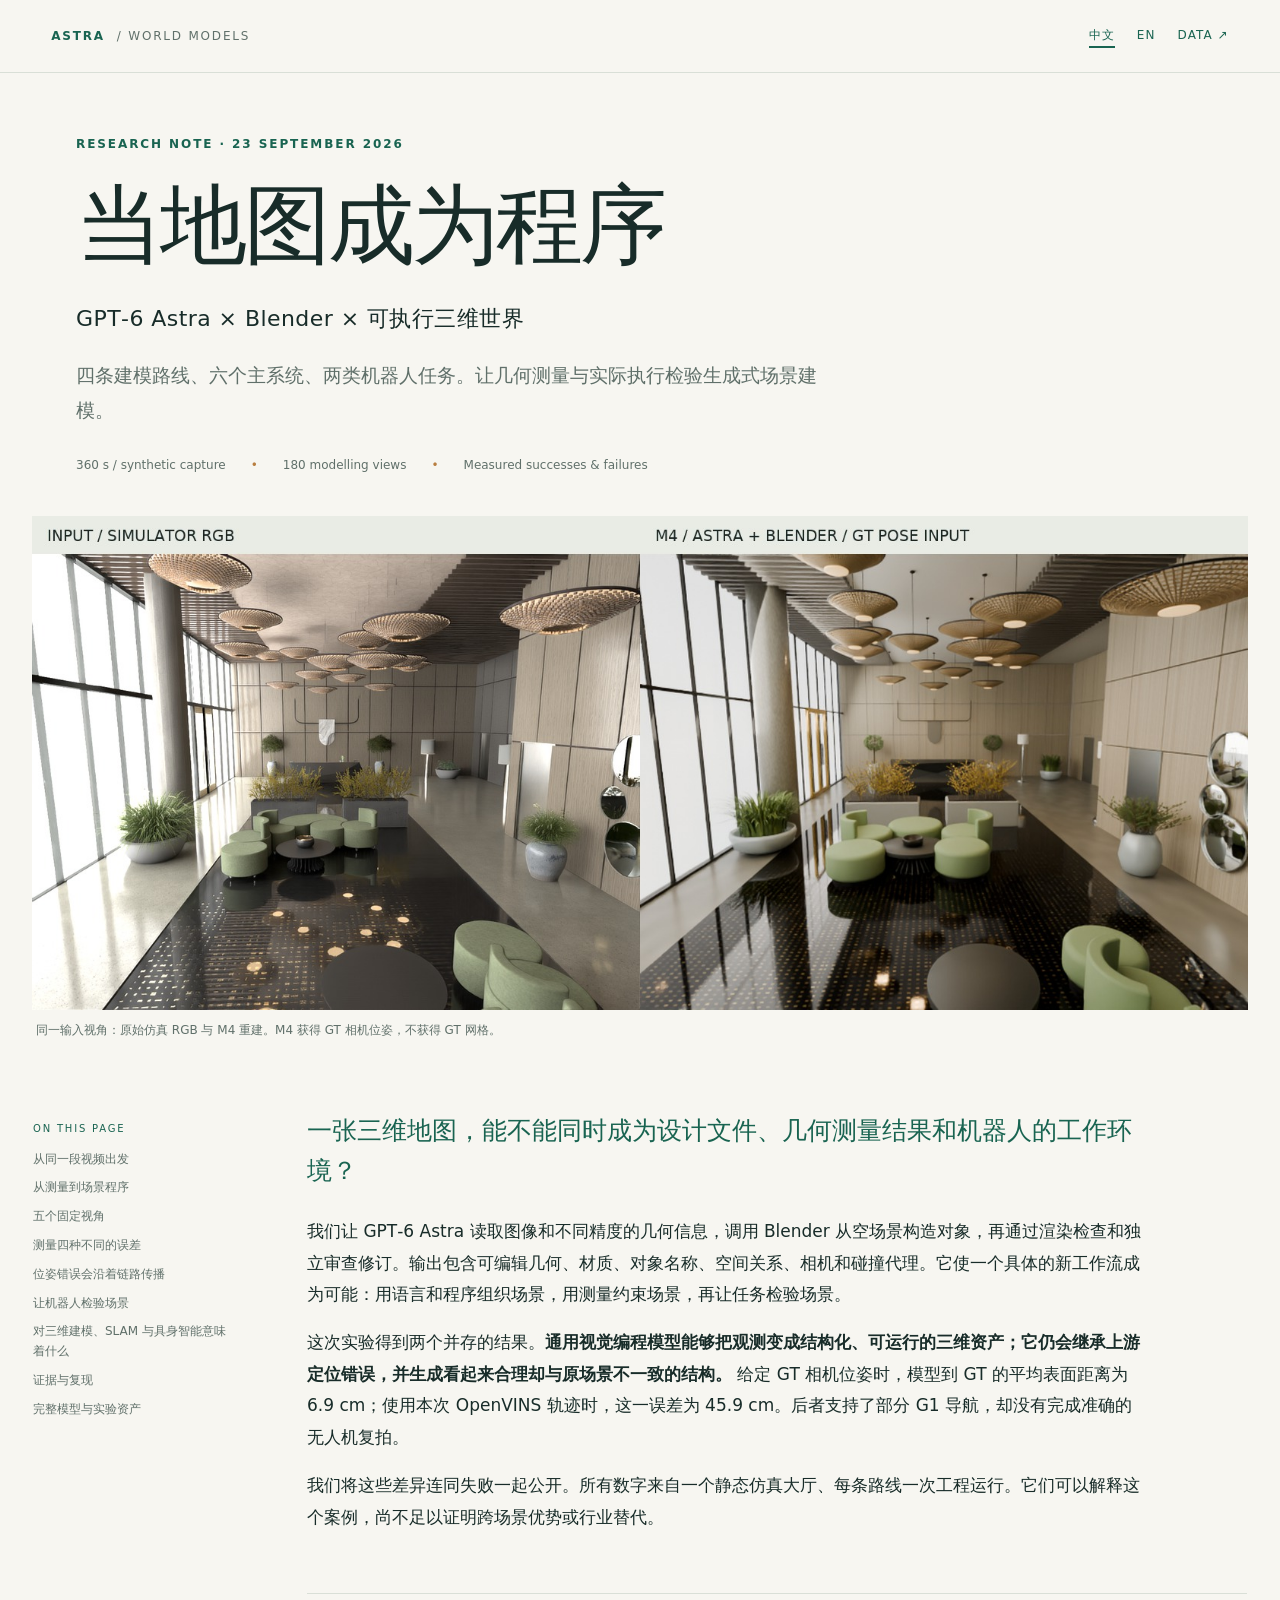
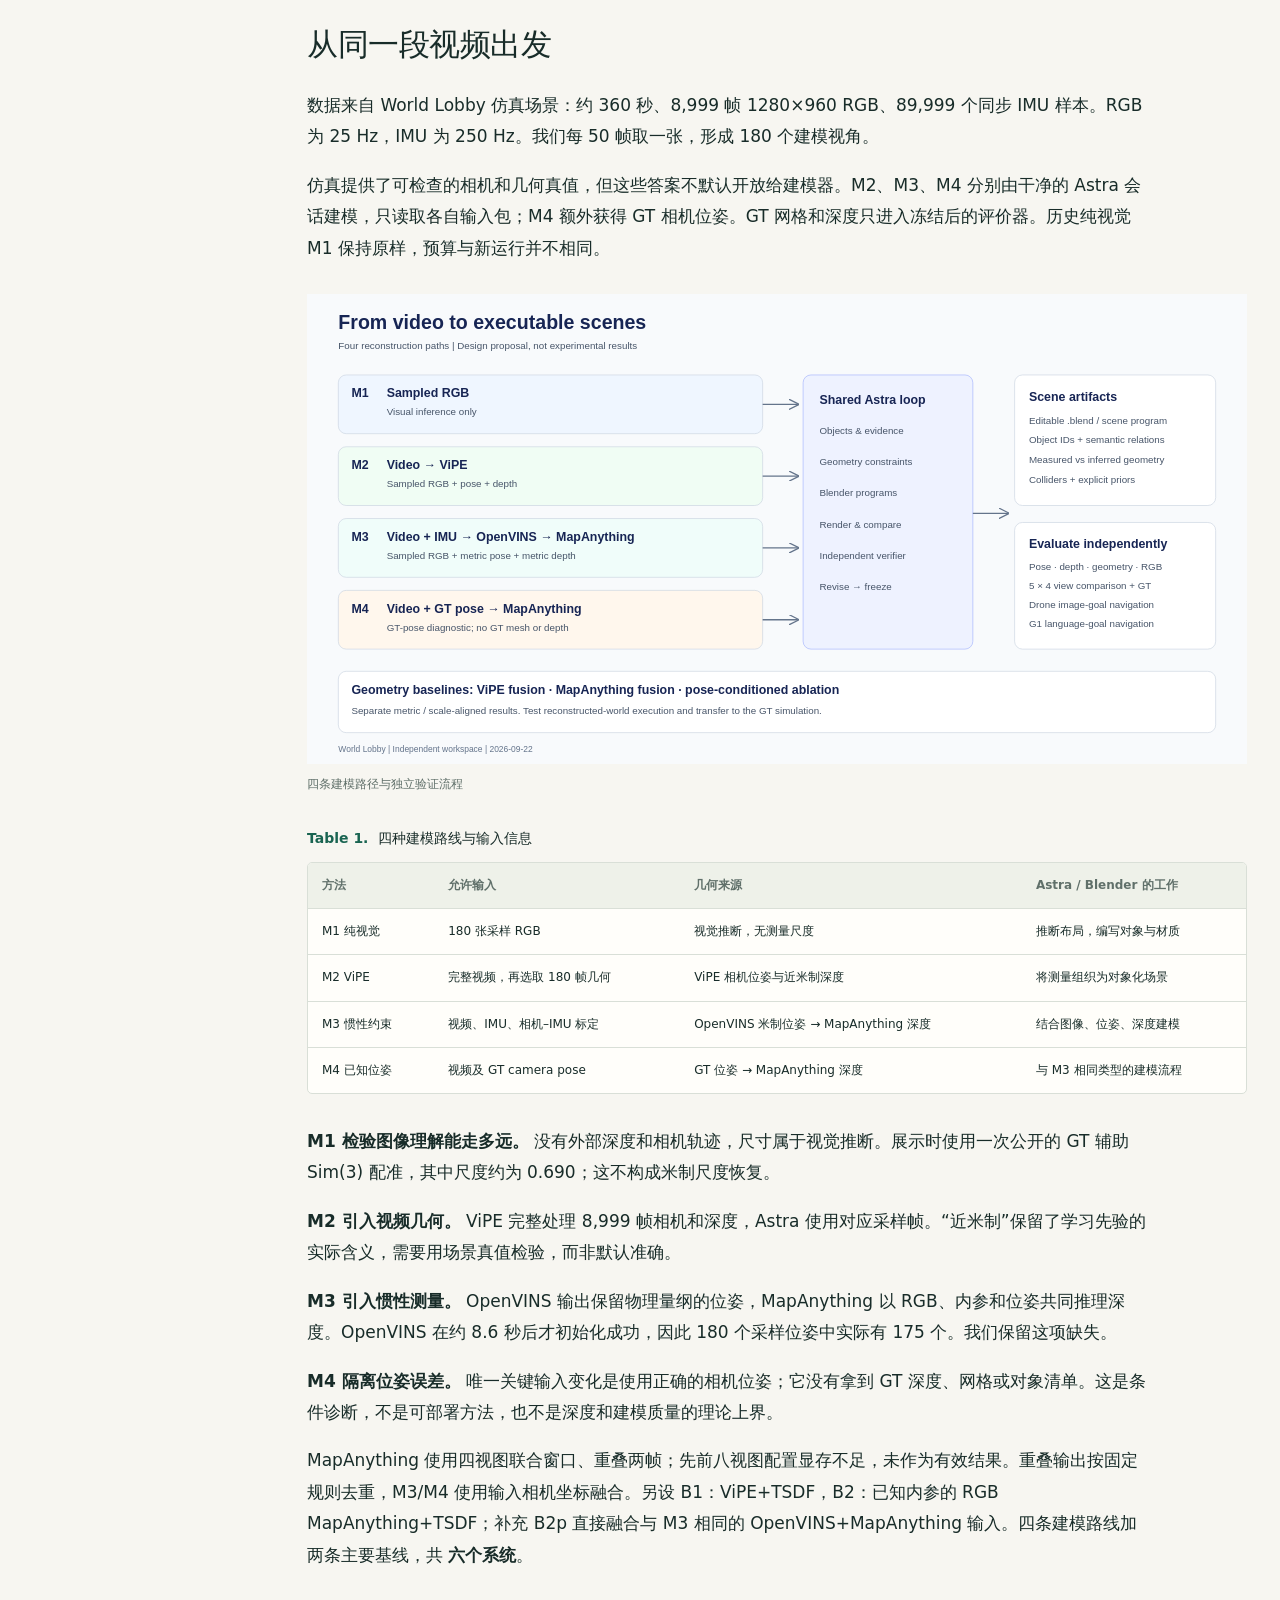
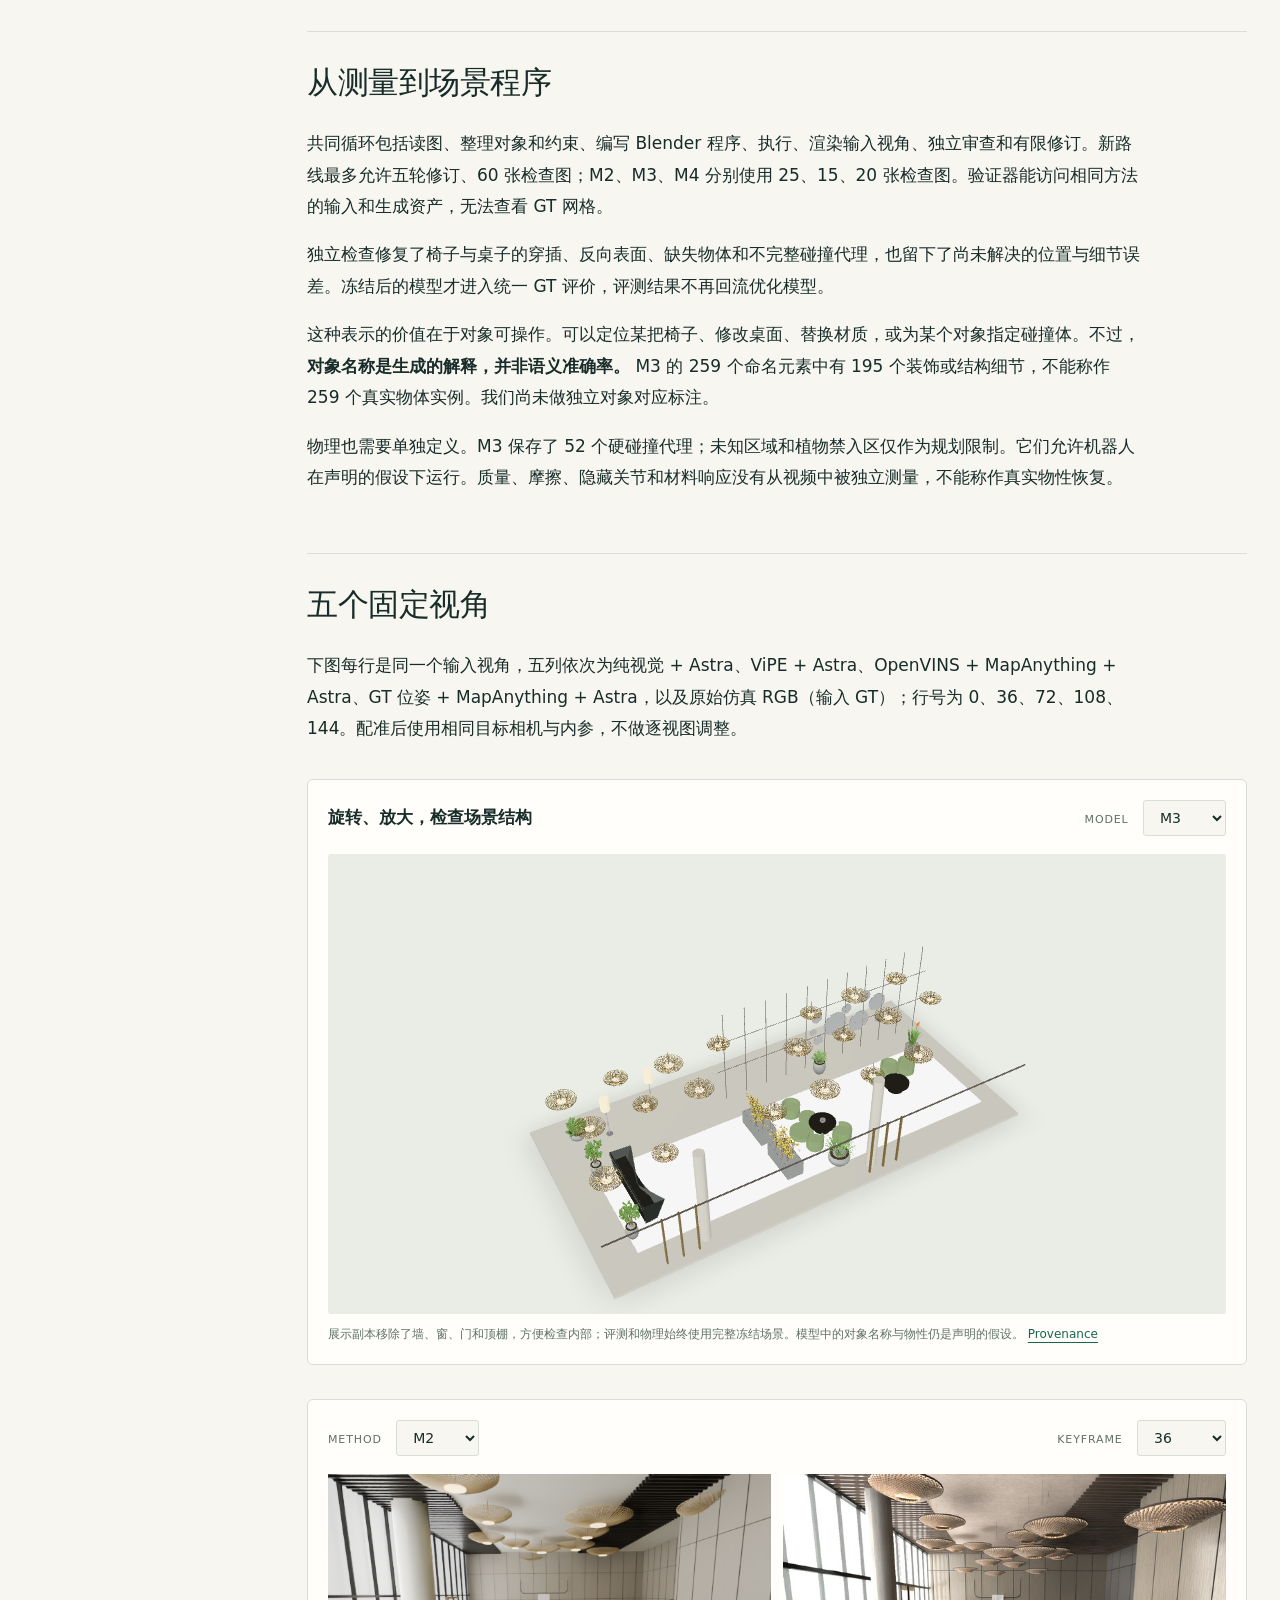
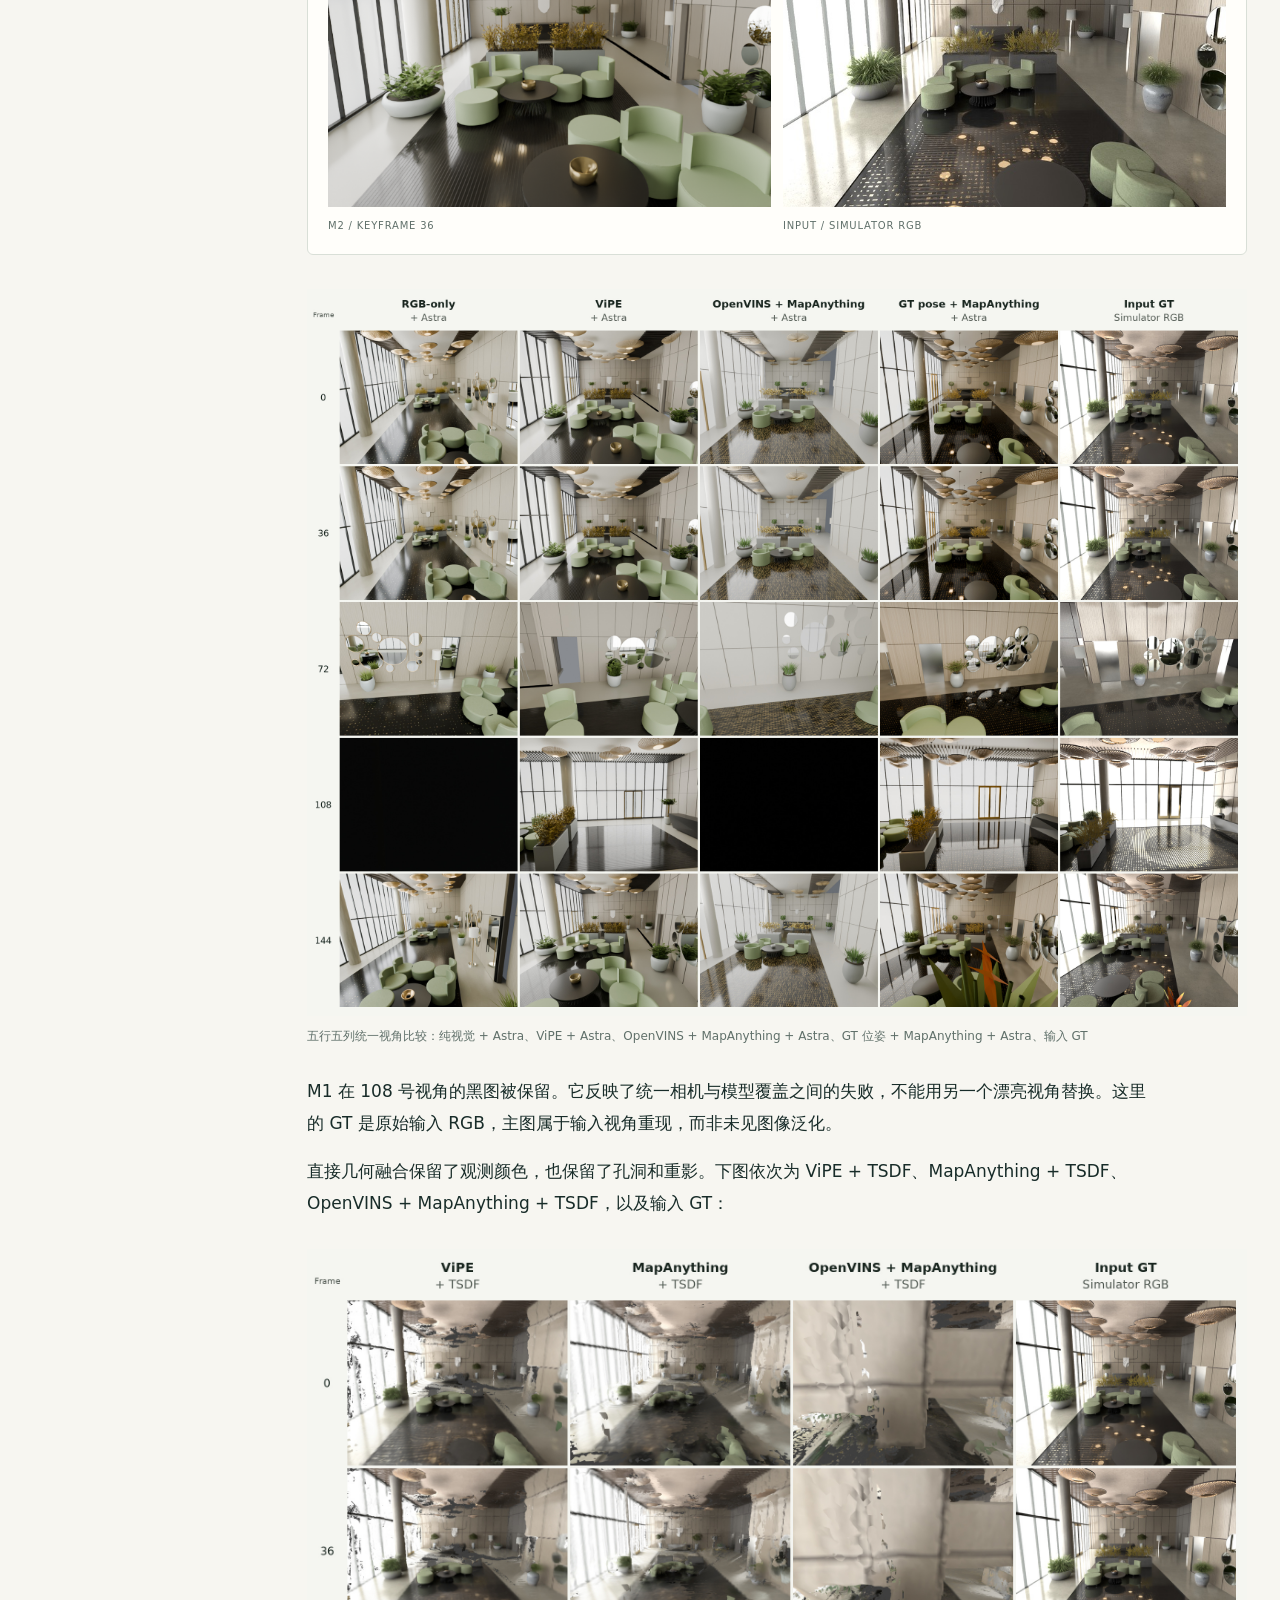
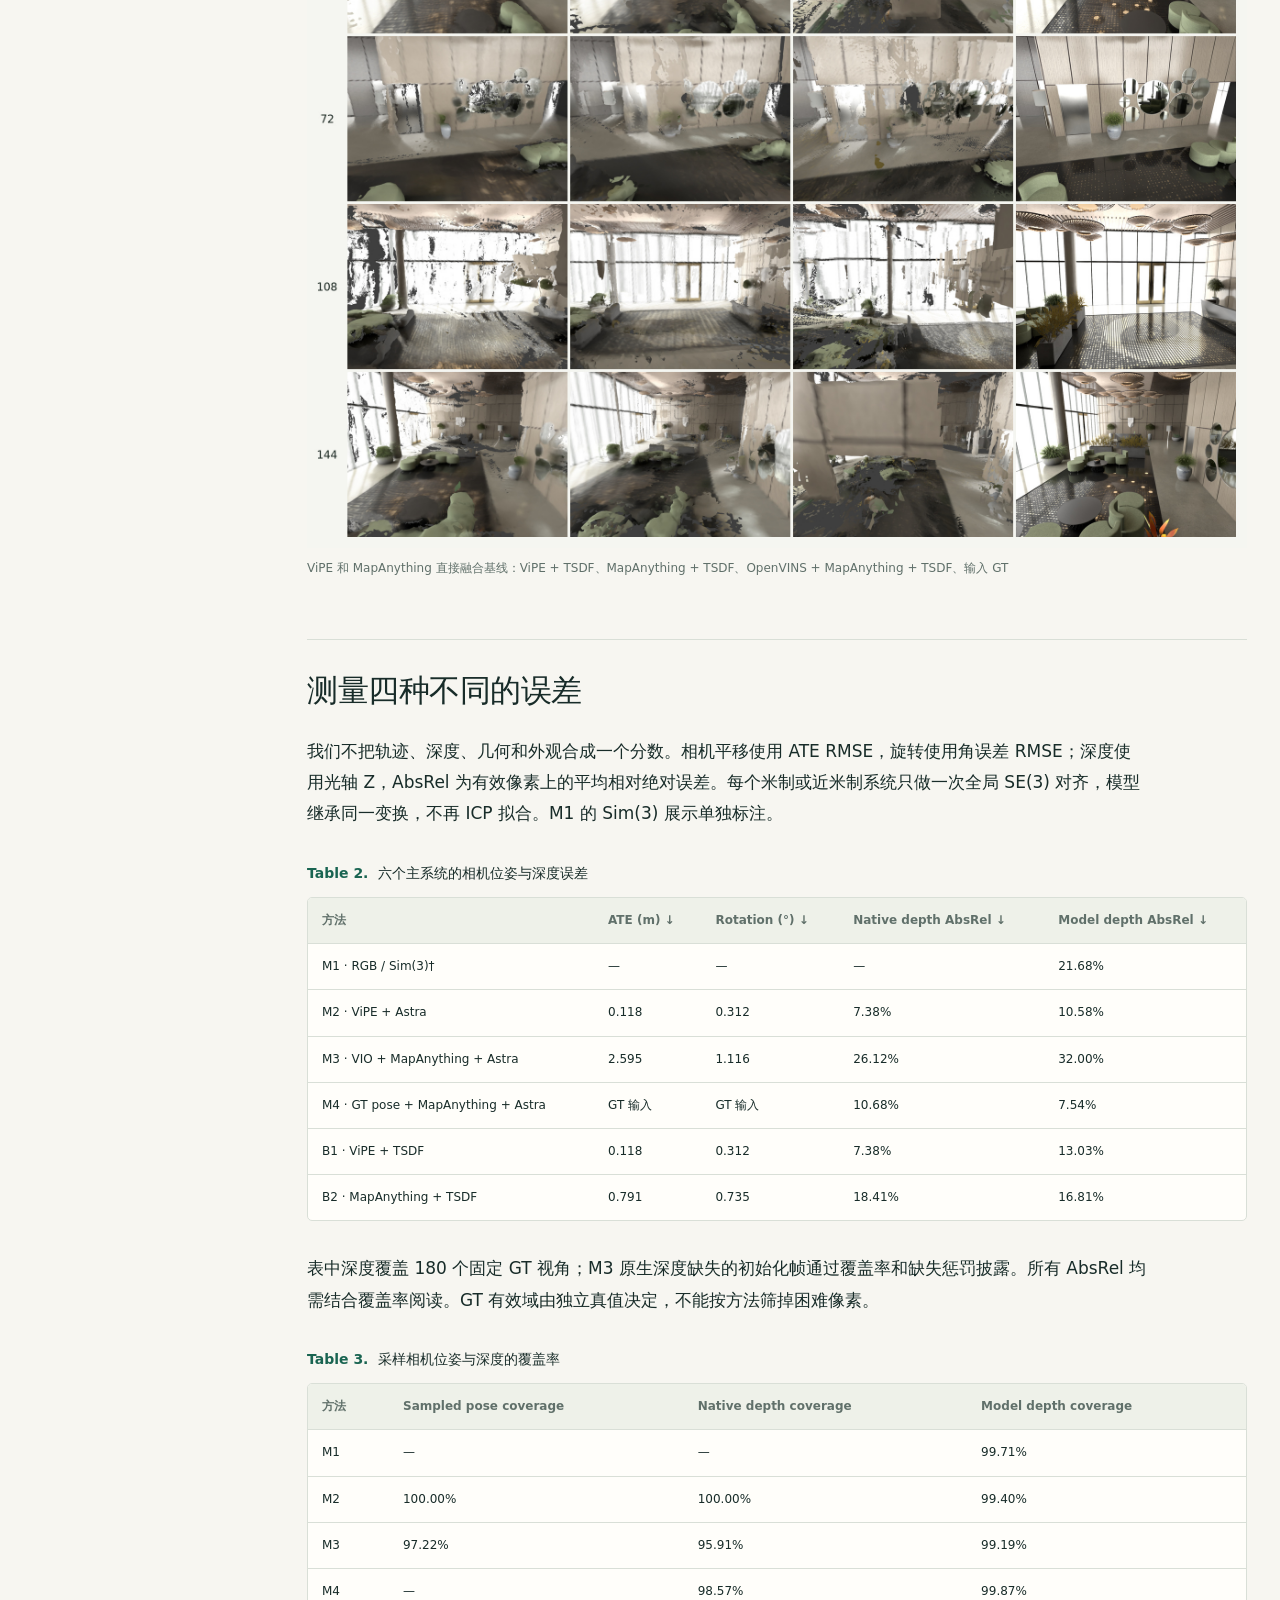
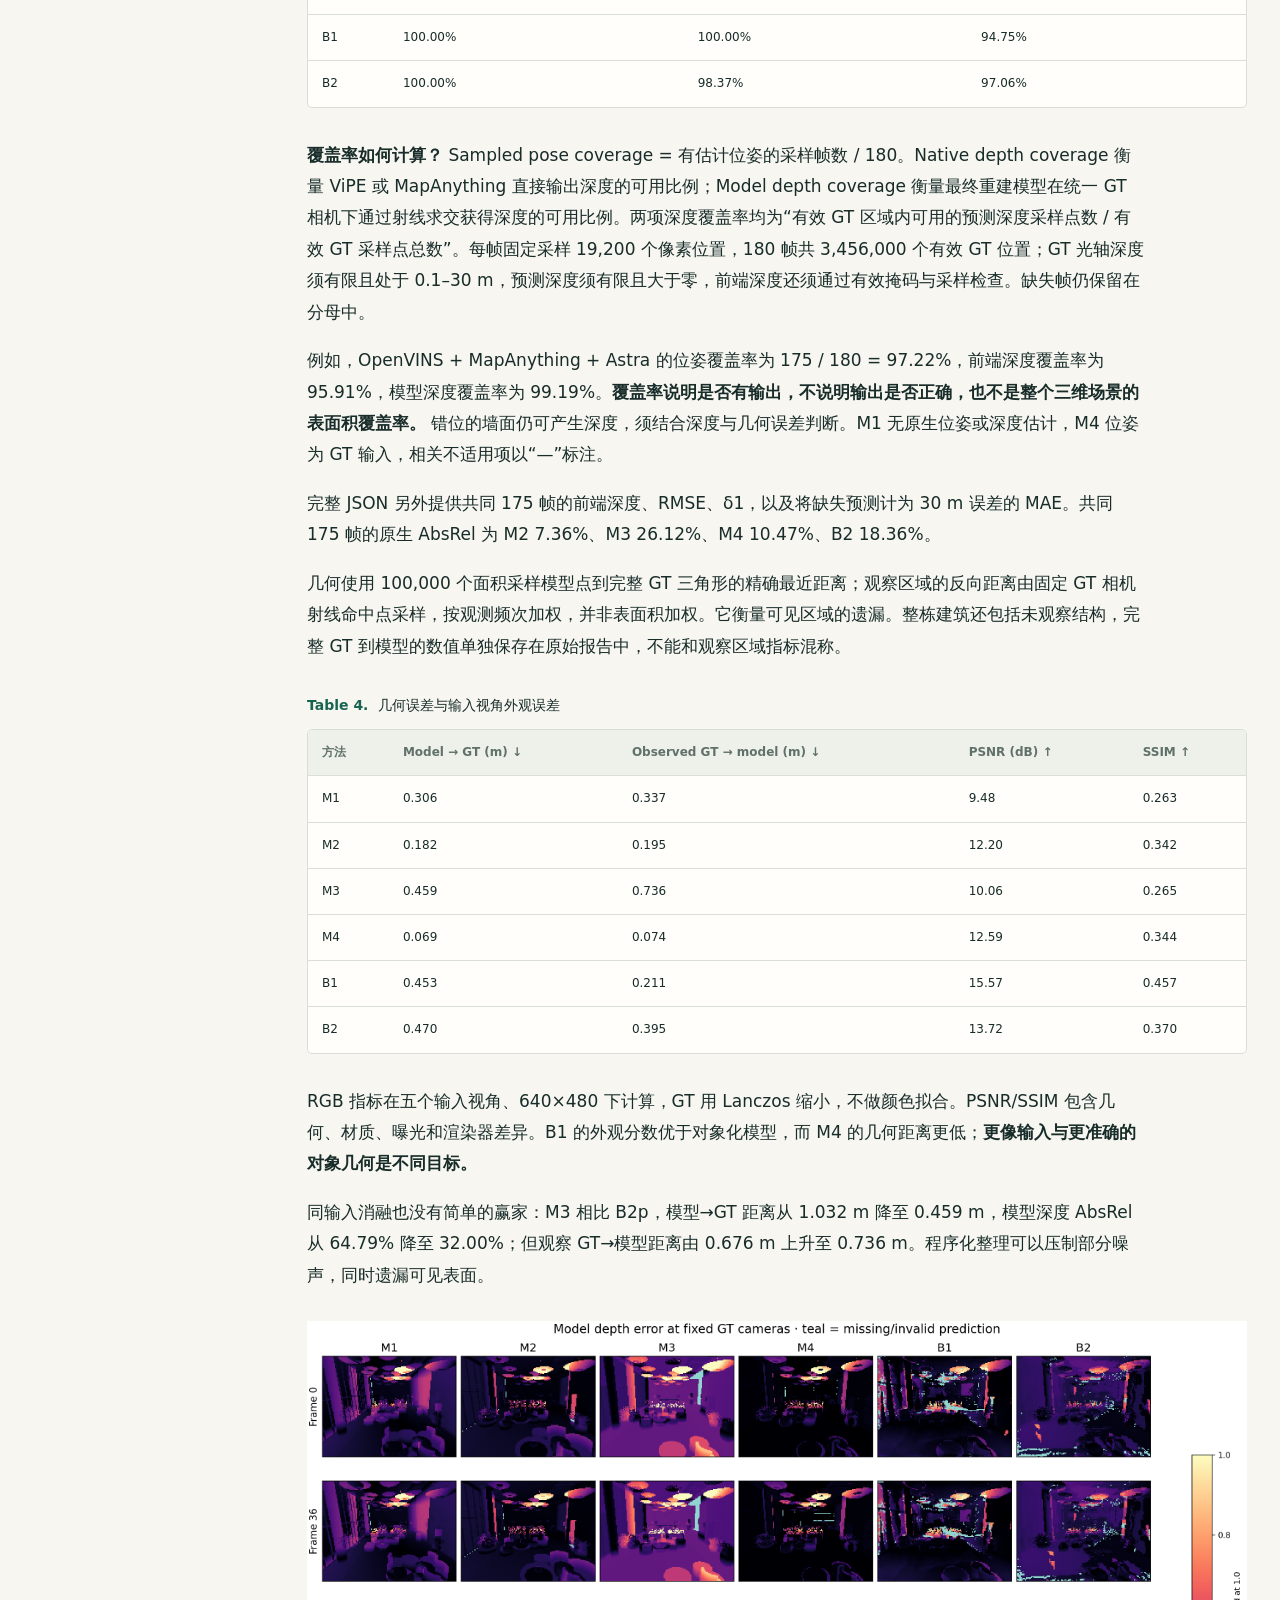
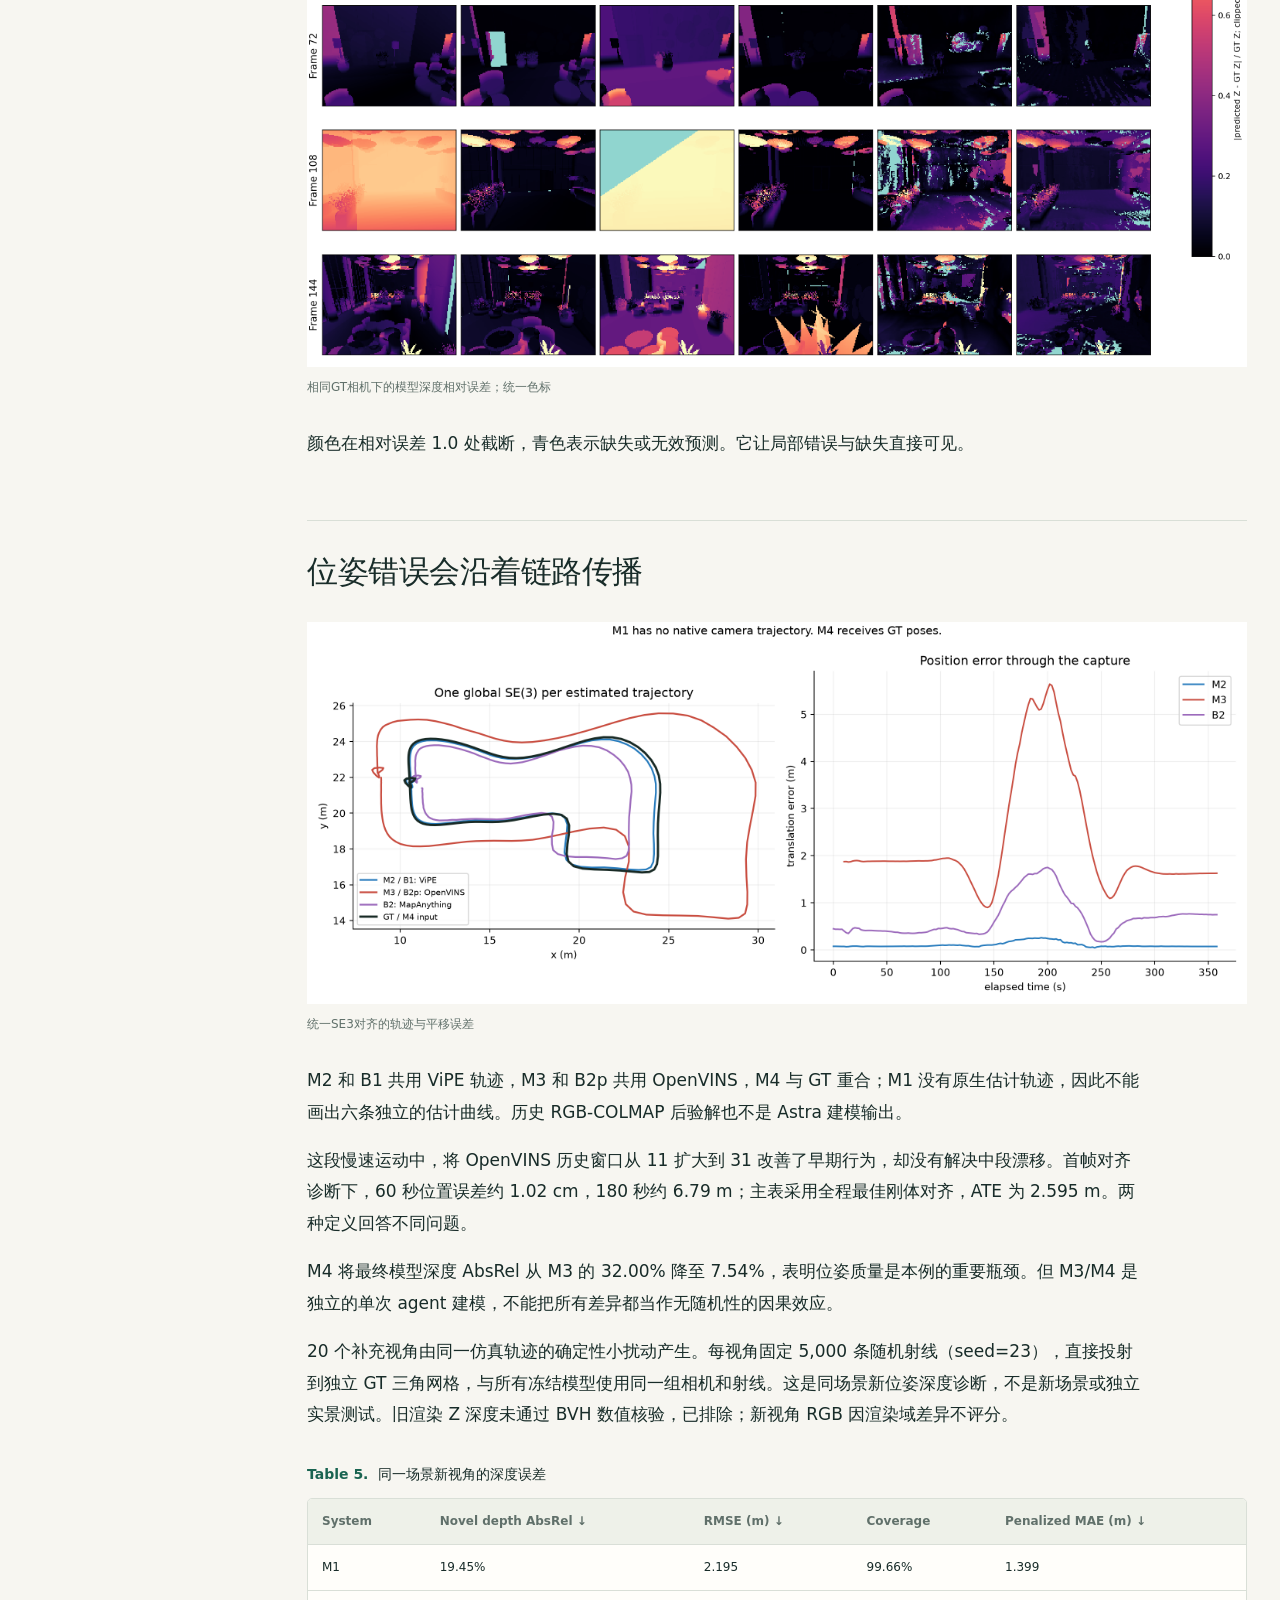
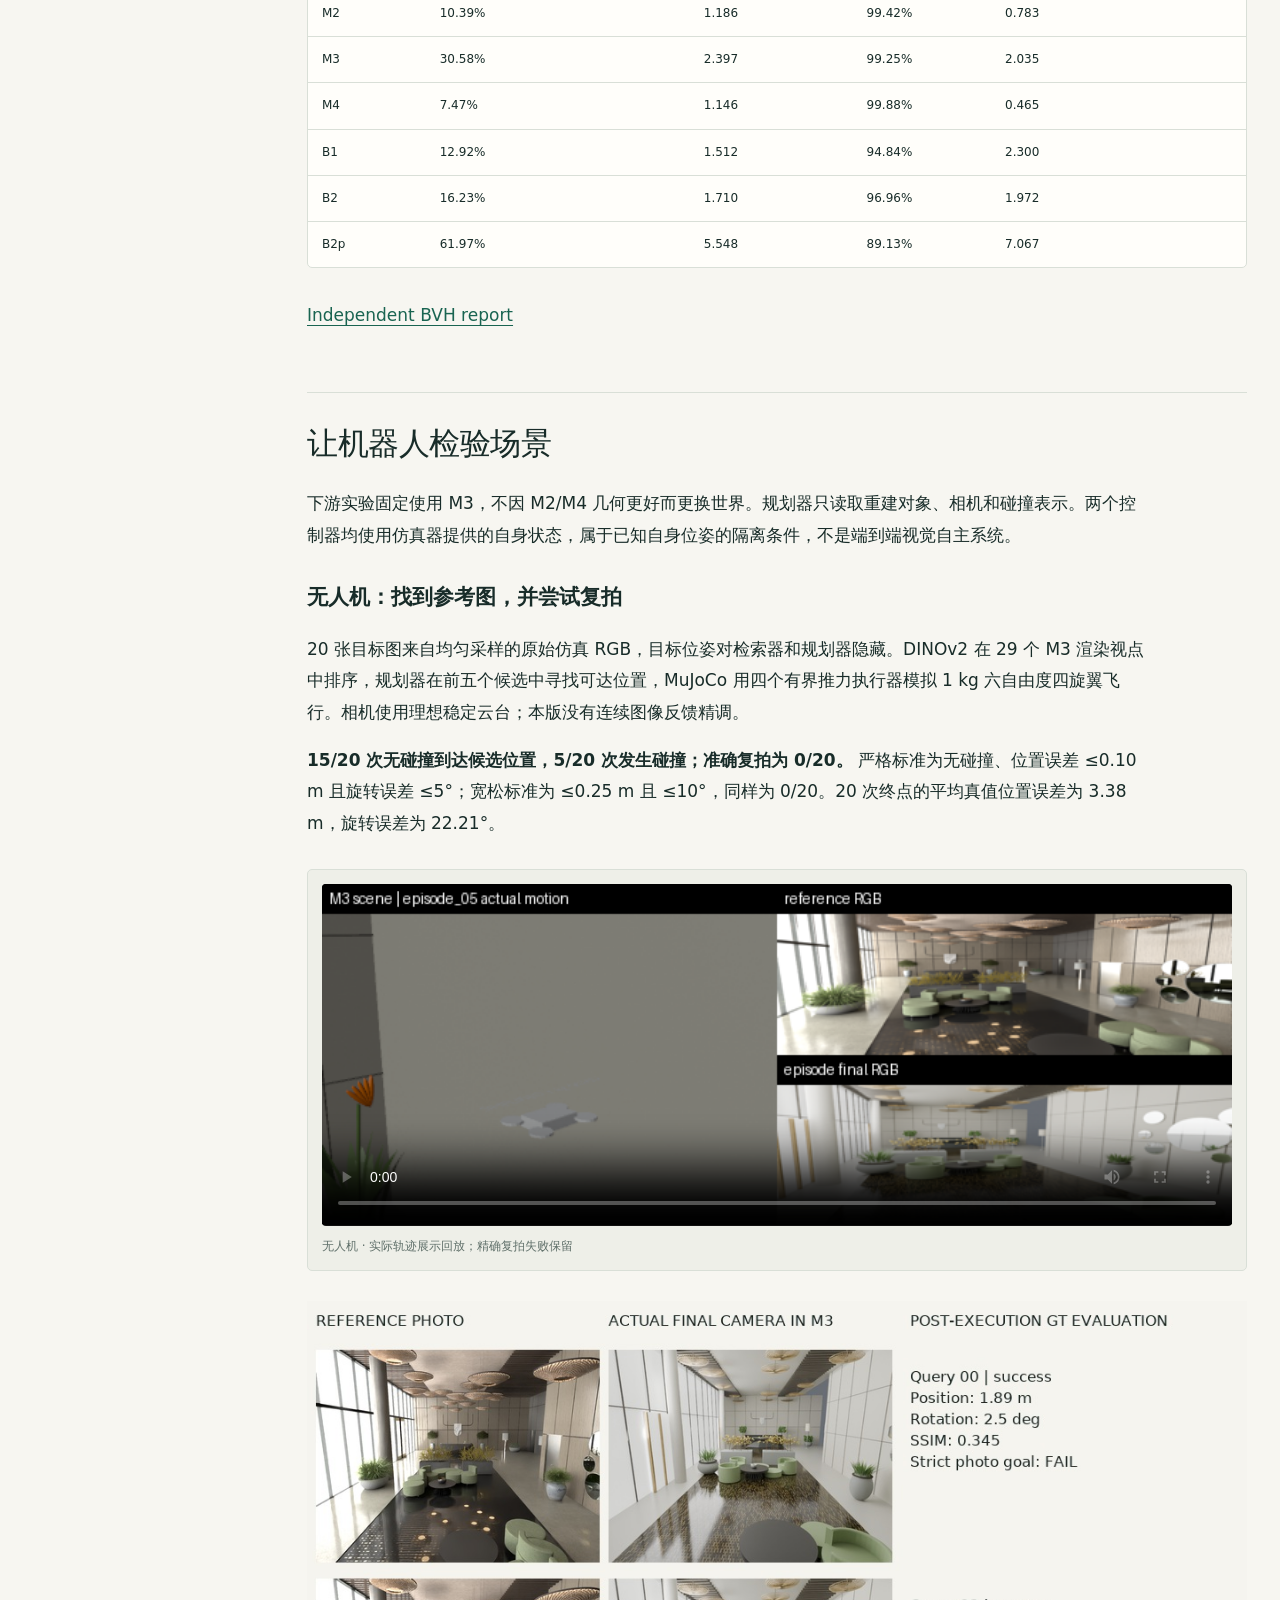
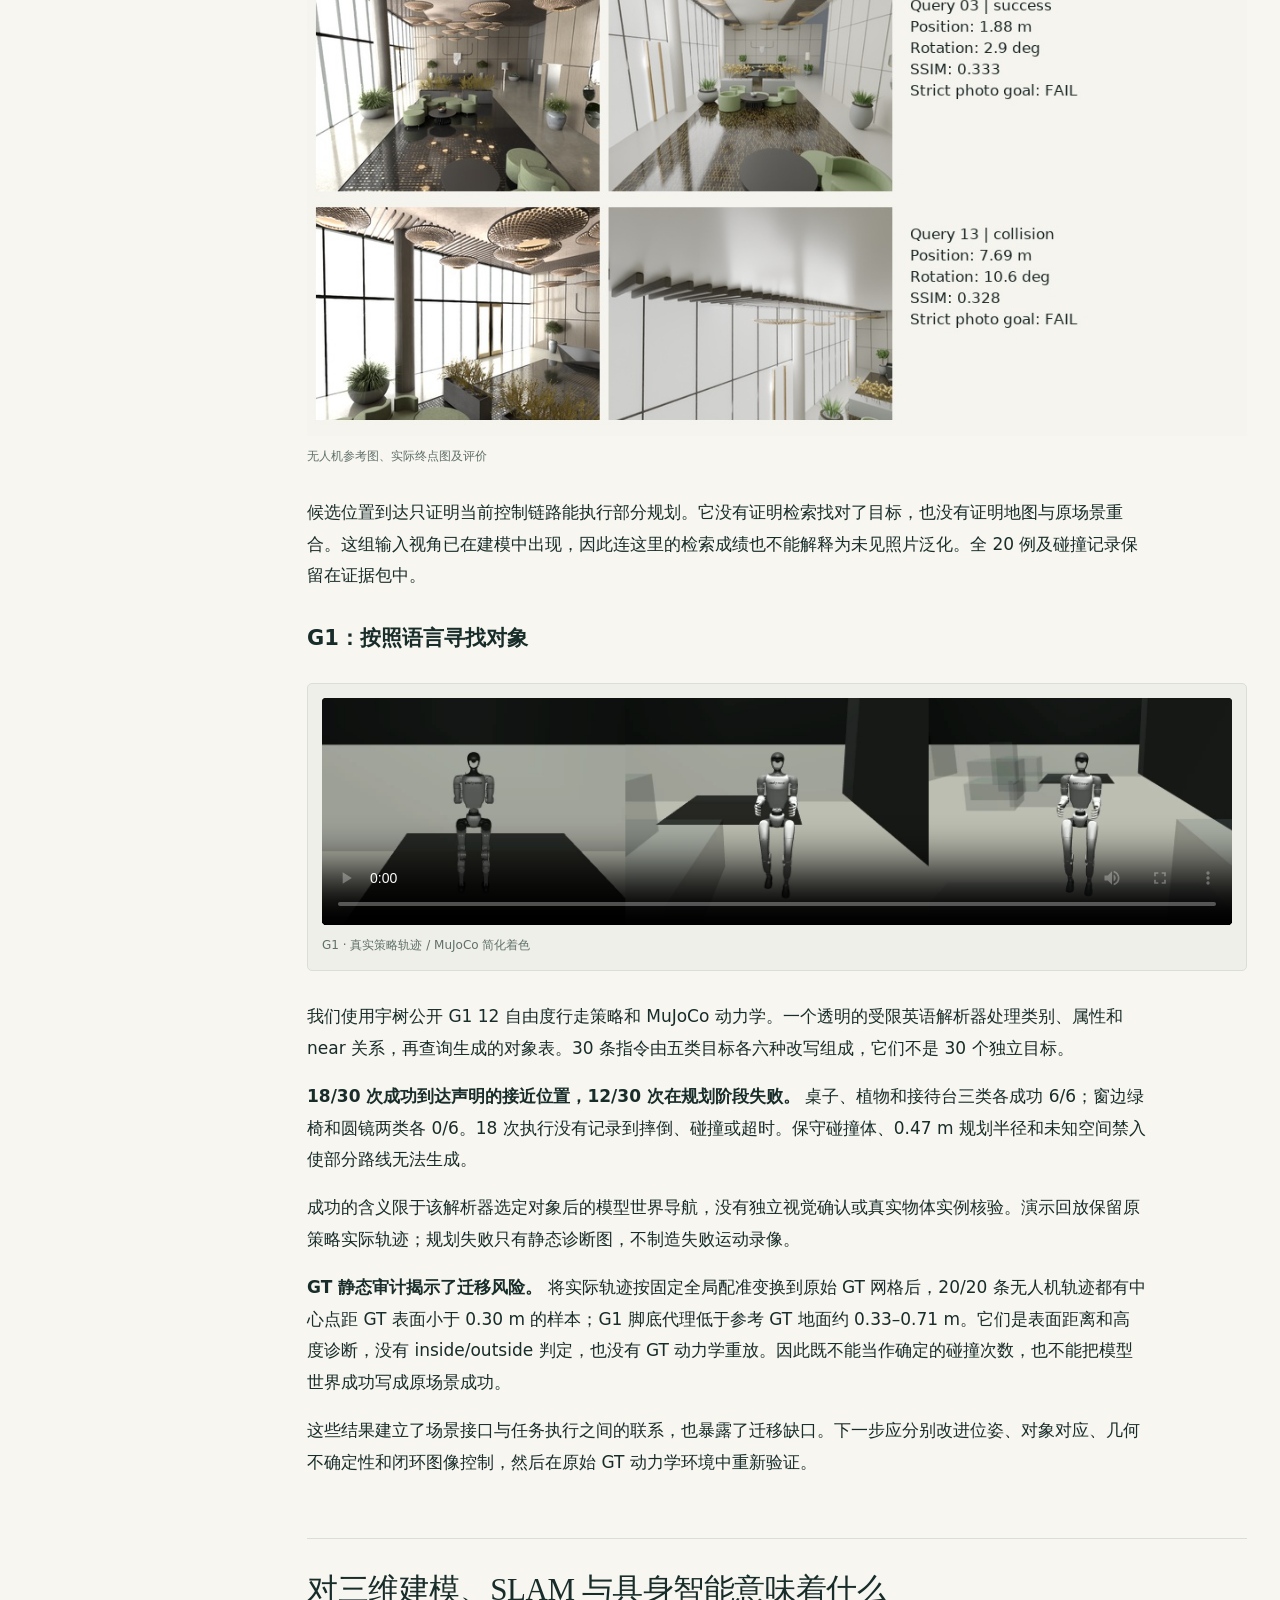
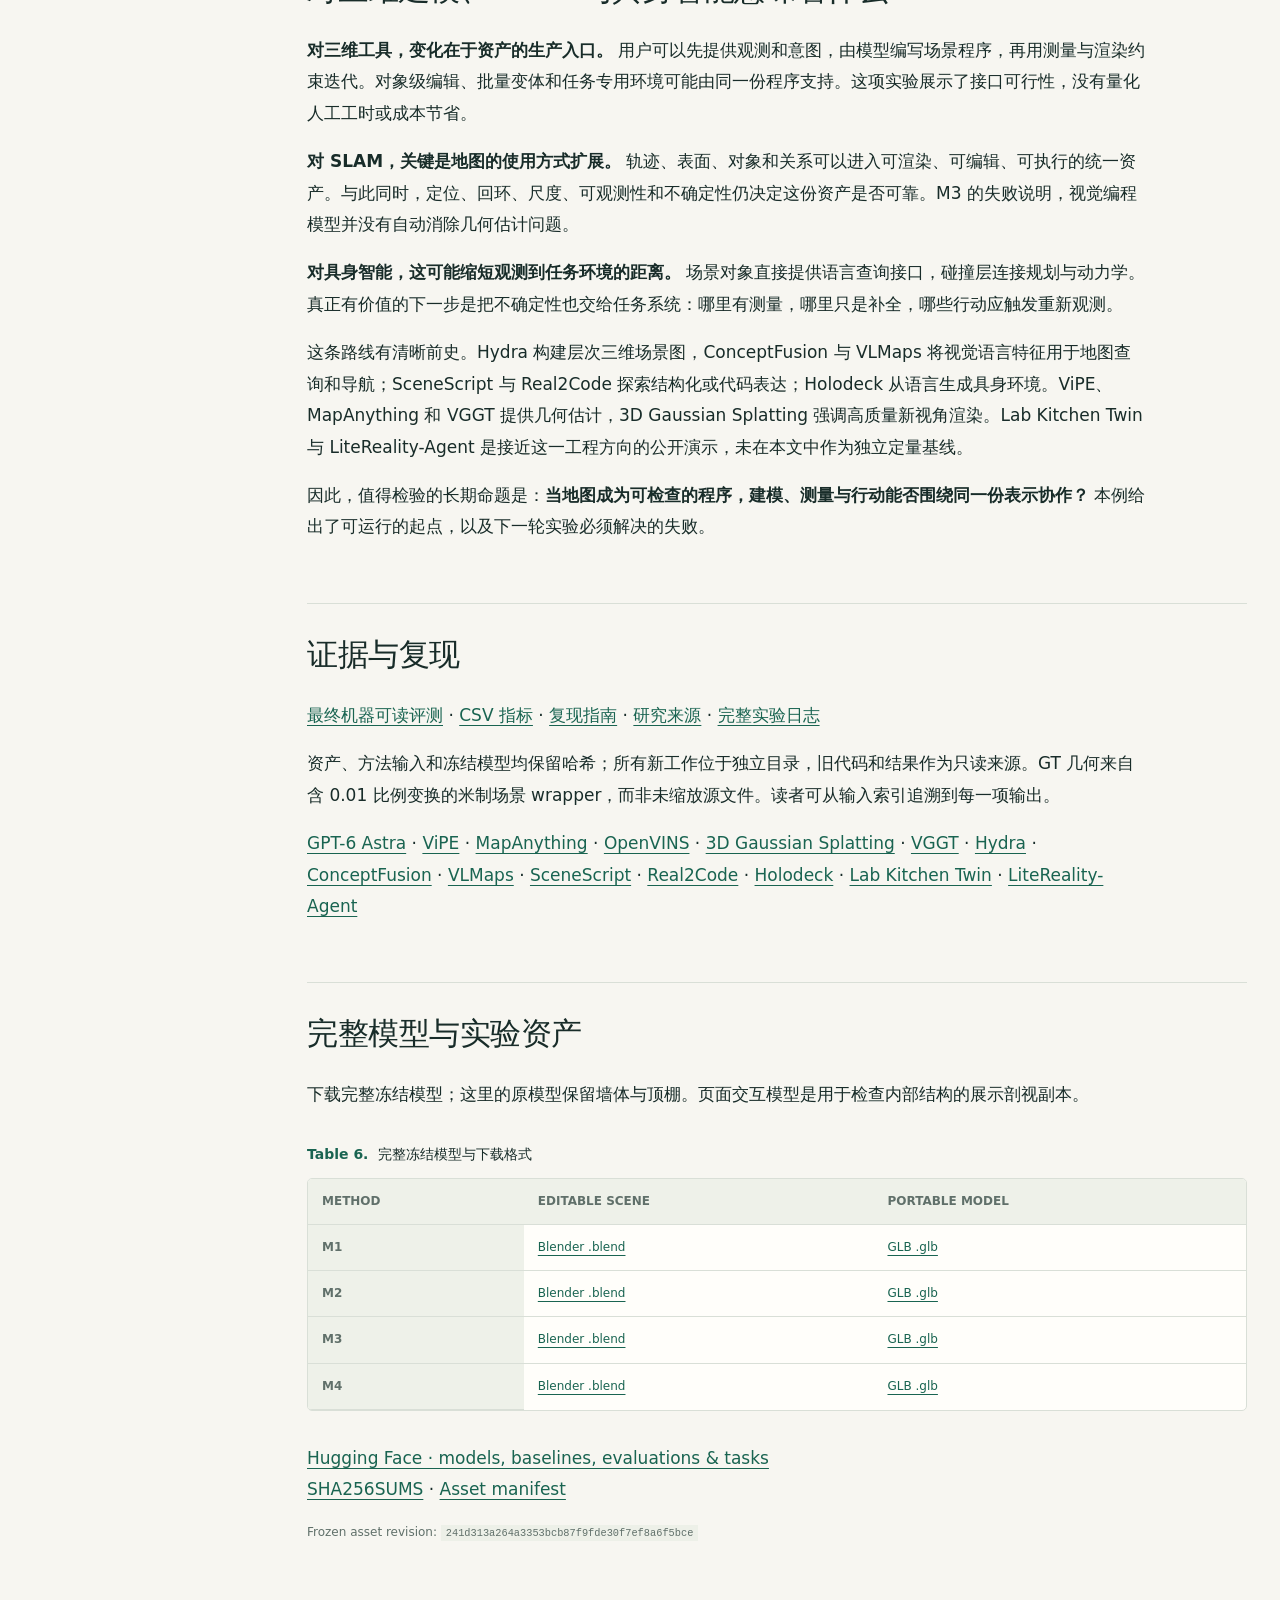
==== commit 2099f297: "Add five-method view grid, method labels and numbered table titles" ====
--- a/index.html
+++ b/index.html
@@ -8,7 +8,7 @@
 <p>数据来自 World Lobby 仿真场景：约 360 秒、8,999 帧 1280×960 RGB、89,999 个同步 IMU 样本。RGB 为 25 Hz，IMU 为 250 Hz。我们每 50 帧取一张，形成 180 个建模视角。</p>
 <p>仿真提供了可检查的相机和几何真值，但这些答案不默认开放给建模器。M2、M3、M4 分别由干净的 Astra 会话建模，只读取各自输入包；M4 额外获得 GT 相机位姿。GT 网格和深度只进入冻结后的评价器。历史纯视觉 M1 保持原样，预算与新运行并不相同。</p>
 <figure><a href="figures/methods_plan.svg"><img loading="lazy" src="figures/methods_plan.svg" alt="四条建模路径与独立验证流程"></a><figcaption>四条建模路径与独立验证流程</figcaption></figure>
-<div class="table-scroll"><table>
+<figure class="table-figure" id="table-1"><figcaption id="table-1-title"><span class="table-number">Table 1.</span> 四种建模路线与输入信息</figcaption><div class="table-scroll"><table aria-labelledby="table-1-title">
 <thead>
 <tr>
 <th>方法</th>
@@ -43,7 +43,7 @@
 <td>与 M3 相同类型的建模流程</td>
 </tr>
 </tbody>
-</table></div>
+</table></div></figure>
 <p><strong>M1 检验图像理解能走多远。</strong> 没有外部深度和相机轨迹，尺寸属于视觉推断。展示时使用一次公开的 GT 辅助 Sim(3) 配准，其中尺度约为 0.690；这不构成米制尺度恢复。</p>
 <p><strong>M2 引入视频几何。</strong> ViPE 完整处理 8,999 帧相机和深度，Astra 使用对应采样帧。“近米制”保留了学习先验的实际含义，需要用场景真值检验，而非默认准确。</p>
 <p><strong>M3 引入惯性测量。</strong> OpenVINS 输出保留物理量纲的位姿，MapAnything 以 RGB、内参和位姿共同推理深度。OpenVINS 在约 8.6 秒后才初始化成功，因此 180 个采样位姿中实际有 175 个。我们保留这项缺失。</p>
@@ -55,16 +55,14 @@
 <p>这种表示的价值在于对象可操作。可以定位某把椅子、修改桌面、替换材质，或为某个对象指定碰撞体。不过，<strong>对象名称是生成的解释，并非语义准确率。</strong> M3 的 259 个命名元素中有 195 个装饰或结构细节，不能称作 259 个真实物体实例。我们尚未做独立对象对应标注。</p>
 <p>物理也需要单独定义。M3 保存了 52 个硬碰撞代理；未知区域和植物禁入区仅作为规划限制。它们允许机器人在声明的假设下运行。质量、摩擦、隐藏关节和材料响应没有从视频中被独立测量，不能称作真实物性恢复。</p>
 <h2 id="_4">五个固定视角</h2>
-<p>下图每行是同一个输入视角，列为 M1、M2、M3 和原始仿真 RGB；行号为 0、36、72、108、144。配准后使用相同目标相机与内参，不做逐视图调整。</p>
-<aside class="model-panel"><div class="controlrow"><h3>旋转、放大，检查场景结构</h3><label>MODEL <select id="model-select"><option>M2</option><option selected>M3</option><option>M4</option></select></label></div><model-viewer id="scene-viewer" src="assets/M3_cutaway.glb" alt="Frozen M3 scene, presentation cutaway" camera-controls touch-action="pan-y" shadow-intensity="0.3" exposure="1" environment-image="neutral" camera-orbit="-30deg 48deg 85%" interaction-prompt="none" loading="lazy"></model-viewer><p class="caption">展示副本移除了墙、窗、门和顶棚，方便检查内部；评测和物理始终使用完整冻结场景。模型中的对象名称与物性仍是声明的假设。 <a href="assets/cutaway_provenance.json">Provenance</a></p></aside><div class="interactive" id="compare"><div class="controlrow"><label>METHOD <select id="compare-method"><option>M1</option><option selected>M2</option><option>M3</option><option>M4</option><option>B1</option><option>B2</option></select></label><label>KEYFRAME <select id="compare-frame"><option>0</option><option selected>36</option><option>72</option><option>108</option><option>144</option></select></label></div><div class="compare-pair"><figure><img id="compare-pred" alt="Selected reconstruction"><figcaption id="compare-label">M2</figcaption></figure><figure><img id="compare-gt" alt="Original simulator RGB"><figcaption>INPUT / SIMULATOR RGB</figcaption></figure></div></div><figure><a href="figures/five_view_comparison.jpg"><img loading="lazy" src="figures/five_view_comparison.jpg" alt="五行四列统一视角比较：M1、M2、M3、输入GT"></a><figcaption>五行四列统一视角比较：M1、M2、M3、输入GT</figcaption></figure>
+<p>下图每行是同一个输入视角，五列依次为纯视觉 + Astra、ViPE + Astra、OpenVINS + MapAnything + Astra、GT 位姿 + MapAnything + Astra，以及原始仿真 RGB（输入 GT）；行号为 0、36、72、108、144。配准后使用相同目标相机与内参，不做逐视图调整。</p>
+<aside class="model-panel"><div class="controlrow"><h3>旋转、放大，检查场景结构</h3><label>MODEL <select id="model-select"><option>M2</option><option selected>M3</option><option>M4</option></select></label></div><model-viewer id="scene-viewer" src="assets/M3_cutaway.glb" alt="Frozen M3 scene, presentation cutaway" camera-controls touch-action="pan-y" shadow-intensity="0.3" exposure="1" environment-image="neutral" camera-orbit="-30deg 48deg 85%" interaction-prompt="none" loading="lazy"></model-viewer><p class="caption">展示副本移除了墙、窗、门和顶棚，方便检查内部；评测和物理始终使用完整冻结场景。模型中的对象名称与物性仍是声明的假设。 <a href="assets/cutaway_provenance.json">Provenance</a></p></aside><div class="interactive" id="compare"><div class="controlrow"><label>METHOD <select id="compare-method"><option>M1</option><option selected>M2</option><option>M3</option><option>M4</option><option>B1</option><option>B2</option></select></label><label>KEYFRAME <select id="compare-frame"><option>0</option><option selected>36</option><option>72</option><option>108</option><option>144</option></select></label></div><div class="compare-pair"><figure><img id="compare-pred" alt="Selected reconstruction"><figcaption id="compare-label">M2</figcaption></figure><figure><img id="compare-gt" alt="Original simulator RGB"><figcaption>INPUT / SIMULATOR RGB</figcaption></figure></div></div><figure><a href="figures/five_view_comparison.jpg"><img loading="lazy" src="figures/five_view_comparison.jpg" alt="五行五列统一视角比较：纯视觉 + Astra、ViPE + Astra、OpenVINS + MapAnything + Astra、GT 位姿 + MapAnything + Astra、输入 GT"></a><figcaption>五行五列统一视角比较：纯视觉 + Astra、ViPE + Astra、OpenVINS + MapAnything + Astra、GT 位姿 + MapAnything + Astra、输入 GT</figcaption></figure>
 <p>M1 在 108 号视角的黑图被保留。它反映了统一相机与模型覆盖之间的失败，不能用另一个漂亮视角替换。这里的 GT 是原始输入 RGB，主图属于输入视角重现，而非未见图像泛化。</p>
-<p>M4 的五视角补充：</p>
-<figure><a href="figures/m4_pose_oracle_supplement.jpg"><img loading="lazy" src="figures/m4_pose_oracle_supplement.jpg" alt="M4 给定 GT 相机位姿后的重建"></a><figcaption>M4 给定 GT 相机位姿后的重建</figcaption></figure>
-<p>直接几何融合保留了观测颜色，也保留了孔洞和重影：</p>
-<figure><a href="figures/direct_baseline_comparison.jpg"><img loading="lazy" src="figures/direct_baseline_comparison.jpg" alt="ViPE和MapAnything直接融合基线"></a><figcaption>ViPE和MapAnything直接融合基线</figcaption></figure>
+<p>直接几何融合保留了观测颜色，也保留了孔洞和重影。下图依次为 ViPE + TSDF、MapAnything + TSDF、OpenVINS + MapAnything + TSDF，以及输入 GT：</p>
+<figure><a href="figures/direct_baseline_comparison.jpg"><img loading="lazy" src="figures/direct_baseline_comparison.jpg" alt="ViPE 和 MapAnything 直接融合基线：ViPE + TSDF、MapAnything + TSDF、OpenVINS + MapAnything + TSDF、输入 GT"></a><figcaption>ViPE 和 MapAnything 直接融合基线：ViPE + TSDF、MapAnything + TSDF、OpenVINS + MapAnything + TSDF、输入 GT</figcaption></figure>
 <h2 id="_5">测量四种不同的误差</h2>
 <p>我们不把轨迹、深度、几何和外观合成一个分数。相机平移使用 ATE RMSE，旋转使用角误差 RMSE；深度使用光轴 Z，AbsRel 为有效像素上的平均相对绝对误差。每个米制或近米制系统只做一次全局 SE(3) 对齐，模型继承同一变换，不再 ICP 拟合。M1 的 Sim(3) 展示单独标注。</p>
-<div class="table-scroll"><table>
+<figure class="table-figure" id="table-2"><figcaption id="table-2-title"><span class="table-number">Table 2.</span> 六个主系统的相机位姿与深度误差</figcaption><div class="table-scroll"><table aria-labelledby="table-2-title">
 <thead>
 <tr>
 <th>方法</th>
@@ -118,9 +116,9 @@
 <td>16.81%</td>
 </tr>
 </tbody>
-</table></div>
+</table></div></figure>
 <p>表中深度覆盖 180 个固定 GT 视角；M3 原生深度缺失的初始化帧通过覆盖率和缺失惩罚披露。所有 AbsRel 均需结合覆盖率阅读。GT 有效域由独立真值决定，不能按方法筛掉困难像素。</p>
-<div class="table-scroll"><table>
+<figure class="table-figure" id="table-3"><figcaption id="table-3-title"><span class="table-number">Table 3.</span> 采样相机位姿与深度的覆盖率</figcaption><div class="table-scroll"><table aria-labelledby="table-3-title">
 <thead>
 <tr>
 <th>方法</th>
@@ -167,10 +165,12 @@
 <td>97.06%</td>
 </tr>
 </tbody>
-</table></div>
+</table></div></figure>
+<p><strong>覆盖率如何计算？</strong> Sampled pose coverage = 有估计位姿的采样帧数 / 180。Native depth coverage 衡量 ViPE 或 MapAnything 直接输出深度的可用比例；Model depth coverage 衡量最终重建模型在统一 GT 相机下通过射线求交获得深度的可用比例。两项深度覆盖率均为“有效 GT 区域内可用的预测深度采样点数 / 有效 GT 采样点总数”。每帧固定采样 19,200 个像素位置，180 帧共 3,456,000 个有效 GT 位置；GT 光轴深度须有限且处于 0.1–30 m，预测深度须有限且大于零，前端深度还须通过有效掩码与采样检查。缺失帧仍保留在分母中。</p>
+<p>例如，OpenVINS + MapAnything + Astra 的位姿覆盖率为 175 / 180 = 97.22%，前端深度覆盖率为 95.91%，模型深度覆盖率为 99.19%。<strong>覆盖率说明是否有输出，不说明输出是否正确，也不是整个三维场景的表面积覆盖率。</strong> 错位的墙面仍可产生深度，须结合深度与几何误差判断。M1 无原生位姿或深度估计，M4 位姿为 GT 输入，相关不适用项以“—”标注。</p>
 <p>完整 JSON 另外提供共同 175 帧的前端深度、RMSE、δ1，以及将缺失预测计为 30 m 误差的 MAE。共同 175 帧的原生 AbsRel 为 M2 7.36%、M3 26.12%、M4 10.47%、B2 18.36%。</p>
 <p>几何使用 100,000 个面积采样模型点到完整 GT 三角形的精确最近距离；观察区域的反向距离由固定 GT 相机射线命中点采样，按观测频次加权，并非表面积加权。它衡量可见区域的遗漏。整栋建筑还包括未观察结构，完整 GT 到模型的数值单独保存在原始报告中，不能和观察区域指标混称。</p>
-<div class="table-scroll"><table>
+<figure class="table-figure" id="table-4"><figcaption id="table-4-title"><span class="table-number">Table 4.</span> 几何误差与输入视角外观误差</figcaption><div class="table-scroll"><table aria-labelledby="table-4-title">
 <thead>
 <tr>
 <th>方法</th>
@@ -224,7 +224,7 @@
 <td>0.370</td>
 </tr>
 </tbody>
-</table></div>
+</table></div></figure>
 <p>RGB 指标在五个输入视角、640×480 下计算，GT 用 Lanczos 缩小，不做颜色拟合。PSNR/SSIM 包含几何、材质、曝光和渲染器差异。B1 的外观分数优于对象化模型，而 M4 的几何距离更低；<strong>更像输入与更准确的对象几何是不同目标。</strong></p>
 <p>同输入消融也没有简单的赢家：M3 相比 B2p，模型→GT 距离从 1.032 m 降至 0.459 m，模型深度 AbsRel 从 64.79% 降至 32.00%；但观察 GT→模型距离由 0.676 m 上升至 0.736 m。程序化整理可以压制部分噪声，同时遗漏可见表面。</p>
 <figure><a href="figures/model_depth_error_pixel_heatmap.png"><img loading="lazy" src="figures/model_depth_error_pixel_heatmap.png" alt="相同GT相机下的模型深度相对误差；统一色标"></a><figcaption>相同GT相机下的模型深度相对误差；统一色标</figcaption></figure>
@@ -235,7 +235,7 @@
 <p>这段慢速运动中，将 OpenVINS 历史窗口从 11 扩大到 31 改善了早期行为，却没有解决中段漂移。首帧对齐诊断下，60 秒位置误差约 1.02 cm，180 秒约 6.79 m；主表采用全程最佳刚体对齐，ATE 为 2.595 m。两种定义回答不同问题。</p>
 <p>M4 将最终模型深度 AbsRel 从 M3 的 32.00% 降至 7.54%，表明位姿质量是本例的重要瓶颈。但 M3/M4 是独立的单次 agent 建模，不能把所有差异都当作无随机性的因果效应。</p>
 <p>20 个补充视角由同一仿真轨迹的确定性小扰动产生。每视角固定 5,000 条随机射线（seed=23），直接投射到独立 GT 三角网格，与所有冻结模型使用同一组相机和射线。这是同场景新位姿深度诊断，不是新场景或独立实景测试。旧渲染 Z 深度未通过 BVH 数值核验，已排除；新视角 RGB 因渲染域差异不评分。</p>
-<div class="table-scroll"><table>
+<figure class="table-figure" id="table-5"><figcaption id="table-5-title"><span class="table-number">Table 5.</span> 同一场景新视角的深度误差</figcaption><div class="table-scroll"><table aria-labelledby="table-5-title">
 <thead>
 <tr>
 <th>System</th>
@@ -296,7 +296,7 @@
 <td>7.067</td>
 </tr>
 </tbody>
-</table></div>
+</table></div></figure>
 <p><a href="results/evaluation/novel_depth/report.json">Independent BVH report</a></p>
 <h2 id="_7">让机器人检验场景</h2>
 <p>下游实验固定使用 M3，不因 M2/M4 几何更好而更换世界。规划器只读取重建对象、相机和碰撞表示。两个控制器均使用仿真器提供的自身状态，属于已知自身位姿的隔离条件，不是端到端视觉自主系统。</p>
@@ -320,4 +320,4 @@
 <h2 id="_9">证据与复现</h2>
 <p><a href="results/final_evaluation.json">最终机器可读评测</a> · <a href="results/final_evaluation.csv">CSV 指标</a> · <a href="docs/REPRODUCIBILITY.md">复现指南</a> · <a href="references/research_sources.json">研究来源</a> · <a href="docs/PROGRESS.md">完整实验日志</a></p>
 <p>资产、方法输入和冻结模型均保留哈希；所有新工作位于独立目录，旧代码和结果作为只读来源。GT 几何来自含 0.01 比例变换的米制场景 wrapper，而非未缩放源文件。读者可从输入索引追溯到每一项输出。</p>
-<p><a href="https://developers.openai.com/api/docs/models/gpt-6-astra">GPT-6 Astra</a> · <a href="https://arxiv.org/abs/2508.10934">ViPE</a> · <a href="https://github.com/facebookresearch/map-anything">MapAnything</a> · <a href="https://docs.openvins.com/">OpenVINS</a> · <a href="https://repo-sam.inria.fr/fungraph/3d-gaussian-splatting/">3D Gaussian Splatting</a> · <a href="https://github.com/facebookresearch/vggt">VGGT</a> · <a href="https://github.com/MIT-SPARK/Hydra">Hydra</a> · <a href="https://concept-fusion.github.io/">ConceptFusion</a> · <a href="https://github.com/vlmaps/vlmaps">VLMaps</a> · <a href="https://arxiv.org/abs/2403.13064">SceneScript</a> · <a href="https://arxiv.org/abs/2406.08474">Real2Code</a> · <a href="https://github.com/allenai/Holodeck">Holodeck</a> · <a href="https://frank-zy-dou.github.io/kitchen-twin/">Lab Kitchen Twin</a> · <a href="https://github.com/LiteReality/LiteReality-Agent">LiteReality-Agent</a></p><section class="downloads"><h2 id="assets">完整模型与实验资产</h2><p>下载完整冻结模型；这里的原模型保留墙体与顶棚。页面交互模型是用于检查内部结构的展示剖视副本。</p><div class="table-scroll"><table><thead><tr><th>METHOD</th><th>EDITABLE SCENE</th><th>PORTABLE MODEL</th></tr></thead><tbody><tr><th>M1</th><td><a href="https://huggingface.co/datasets/Ooliva/astra-world-model-blog/resolve/241d313a264a3353bcb87f9fde30f7ef8a6f5bce/models/M1/scene.blend?download=true">Blender .blend</a></td><td><a href="https://huggingface.co/datasets/Ooliva/astra-world-model-blog/resolve/241d313a264a3353bcb87f9fde30f7ef8a6f5bce/models/M1/scene.glb?download=true">GLB .glb</a></td></tr><tr><th>M2</th><td><a href="https://huggingface.co/datasets/Ooliva/astra-world-model-blog/resolve/241d313a264a3353bcb87f9fde30f7ef8a6f5bce/models/M2/scene.blend?download=true">Blender .blend</a></td><td><a href="https://huggingface.co/datasets/Ooliva/astra-world-model-blog/resolve/241d313a264a3353bcb87f9fde30f7ef8a6f5bce/models/M2/scene.glb?download=true">GLB .glb</a></td></tr><tr><th>M3</th><td><a href="https://huggingface.co/datasets/Ooliva/astra-world-model-blog/resolve/241d313a264a3353bcb87f9fde30f7ef8a6f5bce/models/M3/scene.blend?download=true">Blender .blend</a></td><td><a href="https://huggingface.co/datasets/Ooliva/astra-world-model-blog/resolve/241d313a264a3353bcb87f9fde30f7ef8a6f5bce/models/M3/scene.glb?download=true">GLB .glb</a></td></tr><tr><th>M4</th><td><a href="https://huggingface.co/datasets/Ooliva/astra-world-model-blog/resolve/241d313a264a3353bcb87f9fde30f7ef8a6f5bce/models/M4/scene.blend?download=true">Blender .blend</a></td><td><a href="https://huggingface.co/datasets/Ooliva/astra-world-model-blog/resolve/241d313a264a3353bcb87f9fde30f7ef8a6f5bce/models/M4/scene.glb?download=true">GLB .glb</a></td></tr></tbody></table></div><p><a href="https://huggingface.co/datasets/Ooliva/astra-world-model-blog/tree/241d313a264a3353bcb87f9fde30f7ef8a6f5bce">Hugging Face · models, baselines, evaluations &amp; tasks</a><br><a href="https://huggingface.co/datasets/Ooliva/astra-world-model-blog/resolve/241d313a264a3353bcb87f9fde30f7ef8a6f5bce/SHA256SUMS">SHA256SUMS</a> · <a href="https://huggingface.co/datasets/Ooliva/astra-world-model-blog/resolve/241d313a264a3353bcb87f9fde30f7ef8a6f5bce/payload_manifest.json">Asset manifest</a></p><p class="caption">Frozen asset revision: <code>241d313a264a3353bcb87f9fde30f7ef8a6f5bce</code></p></section></article></main></div><footer><p>WORLD LOBBY · ASTRA / BLENDER</p><p>一次可复算的工程实验。原始结果、失败与适用边界均保留。</p><a href="article.zh.md">Markdown</a> · <a href="docs/REPRODUCIBILITY.md">Reproduction</a> · <a href="results/final_evaluation.csv">CSV</a> · <a href="downloads/reproduction_sources.zip">Code &amp; episode records</a></footer><script src="site.js"></script></body></html>+<p><a href="https://developers.openai.com/api/docs/models/gpt-6-astra">GPT-6 Astra</a> · <a href="https://arxiv.org/abs/2508.10934">ViPE</a> · <a href="https://github.com/facebookresearch/map-anything">MapAnything</a> · <a href="https://docs.openvins.com/">OpenVINS</a> · <a href="https://repo-sam.inria.fr/fungraph/3d-gaussian-splatting/">3D Gaussian Splatting</a> · <a href="https://github.com/facebookresearch/vggt">VGGT</a> · <a href="https://github.com/MIT-SPARK/Hydra">Hydra</a> · <a href="https://concept-fusion.github.io/">ConceptFusion</a> · <a href="https://github.com/vlmaps/vlmaps">VLMaps</a> · <a href="https://arxiv.org/abs/2403.13064">SceneScript</a> · <a href="https://arxiv.org/abs/2406.08474">Real2Code</a> · <a href="https://github.com/allenai/Holodeck">Holodeck</a> · <a href="https://frank-zy-dou.github.io/kitchen-twin/">Lab Kitchen Twin</a> · <a href="https://github.com/LiteReality/LiteReality-Agent">LiteReality-Agent</a></p><section class="downloads"><h2 id="assets">完整模型与实验资产</h2><p>下载完整冻结模型；这里的原模型保留墙体与顶棚。页面交互模型是用于检查内部结构的展示剖视副本。</p><figure class="table-figure" id="table-6"><figcaption id="table-6-title"><span class="table-number">Table 6.</span> 完整冻结模型与下载格式</figcaption><div class="table-scroll"><table aria-labelledby="table-6-title"><thead><tr><th>METHOD</th><th>EDITABLE SCENE</th><th>PORTABLE MODEL</th></tr></thead><tbody><tr><th>M1</th><td><a href="https://huggingface.co/datasets/Ooliva/astra-world-model-blog/resolve/241d313a264a3353bcb87f9fde30f7ef8a6f5bce/models/M1/scene.blend?download=true">Blender .blend</a></td><td><a href="https://huggingface.co/datasets/Ooliva/astra-world-model-blog/resolve/241d313a264a3353bcb87f9fde30f7ef8a6f5bce/models/M1/scene.glb?download=true">GLB .glb</a></td></tr><tr><th>M2</th><td><a href="https://huggingface.co/datasets/Ooliva/astra-world-model-blog/resolve/241d313a264a3353bcb87f9fde30f7ef8a6f5bce/models/M2/scene.blend?download=true">Blender .blend</a></td><td><a href="https://huggingface.co/datasets/Ooliva/astra-world-model-blog/resolve/241d313a264a3353bcb87f9fde30f7ef8a6f5bce/models/M2/scene.glb?download=true">GLB .glb</a></td></tr><tr><th>M3</th><td><a href="https://huggingface.co/datasets/Ooliva/astra-world-model-blog/resolve/241d313a264a3353bcb87f9fde30f7ef8a6f5bce/models/M3/scene.blend?download=true">Blender .blend</a></td><td><a href="https://huggingface.co/datasets/Ooliva/astra-world-model-blog/resolve/241d313a264a3353bcb87f9fde30f7ef8a6f5bce/models/M3/scene.glb?download=true">GLB .glb</a></td></tr><tr><th>M4</th><td><a href="https://huggingface.co/datasets/Ooliva/astra-world-model-blog/resolve/241d313a264a3353bcb87f9fde30f7ef8a6f5bce/models/M4/scene.blend?download=true">Blender .blend</a></td><td><a href="https://huggingface.co/datasets/Ooliva/astra-world-model-blog/resolve/241d313a264a3353bcb87f9fde30f7ef8a6f5bce/models/M4/scene.glb?download=true">GLB .glb</a></td></tr></tbody></table></div></figure><p><a href="https://huggingface.co/datasets/Ooliva/astra-world-model-blog/tree/241d313a264a3353bcb87f9fde30f7ef8a6f5bce">Hugging Face · models, baselines, evaluations &amp; tasks</a><br><a href="https://huggingface.co/datasets/Ooliva/astra-world-model-blog/resolve/241d313a264a3353bcb87f9fde30f7ef8a6f5bce/SHA256SUMS">SHA256SUMS</a> · <a href="https://huggingface.co/datasets/Ooliva/astra-world-model-blog/resolve/241d313a264a3353bcb87f9fde30f7ef8a6f5bce/payload_manifest.json">Asset manifest</a></p><p class="caption">Frozen asset revision: <code>241d313a264a3353bcb87f9fde30f7ef8a6f5bce</code></p></section></article></main></div><footer><p>WORLD LOBBY · ASTRA / BLENDER</p><p>一次可复算的工程实验。原始结果、失败与适用边界均保留。</p><a href="article.zh.md">Markdown</a> · <a href="docs/REPRODUCIBILITY.md">Reproduction</a> · <a href="results/final_evaluation.csv">CSV</a> · <a href="downloads/reproduction_sources.zip">Code &amp; episode records</a></footer><script src="site.js"></script></body></html>
--- a/style.css
+++ b/style.css
@@ -1 +1,3 @@
 :root{--paper:#f7f6f1;--white:#fffefa;--ink:#182c29;--muted:#60706a;--green:#196451;--line:#d9dfd7;--gold:#b87e40}*{box-sizing:border-box}html{scroll-behavior:smooth;scroll-padding-top:28px}body{margin:0;background:var(--paper);color:var(--ink);font:17px/1.85 Inter,"Noto Sans CJK SC","PingFang SC","Microsoft YaHei",system-ui,sans-serif}a{color:var(--green);text-underline-offset:4px}a:hover{color:#102e26}nav{max-width:1450px;margin:auto;padding:24px 4vw;display:flex;align-items:center;justify-content:space-between;border-bottom:1px solid var(--line);font-size:12px;letter-spacing:.09em}nav a{text-decoration:none}nav>div{display:flex;gap:22px}.brand{font-weight:800;letter-spacing:.15em}.brand span{font-weight:400;color:var(--muted);margin-left:6px}[aria-current=page]{border-bottom:2px solid var(--green)}header{max-width:1200px;margin:60px auto 40px;padding:0 36px}.eyebrow{font-size:12px;letter-spacing:.16em;color:var(--green);font-weight:600}h1{font-size:clamp(48px,6.8vw,92px);font-family:Georgia,"Noto Serif CJK SC","Songti SC",serif;line-height:1.17;letter-spacing:-.035em;font-weight:500;max-width:1020px;margin:20px 0 22px}.subtitle{font-size:22px;letter-spacing:.02em;margin:0;color:var(--ink)}.lead{font-size:19px;max-width:760px;color:var(--muted);margin:18px 0 26px}.meta{display:flex;gap:25px;flex-wrap:wrap;font-size:12px;color:var(--muted)}.meta span+span:before{content:"•";margin-right:25px;color:var(--gold)}figure{margin:30px 0}figure img{display:block;width:100%;height:auto;background:#ebece6}figcaption,.caption{font-size:12px;line-height:1.65;color:var(--muted);margin:11px 0 0}.hero{max-width:1320px;margin:40px auto 70px;padding:0 32px}.hero figcaption{padding:0 4px}.layout{max-width:1420px;display:grid;grid-template-columns:210px minmax(0,940px);gap:64px;margin:0 auto;padding:0 32px;justify-content:center}.toc{position:sticky;top:28px;align-self:start;font-size:12px;line-height:1.65;max-height:90vh;overflow:auto;color:var(--muted);padding-right:12px}.toc>p{font-size:10px;letter-spacing:.18em;color:var(--green)}.toc ul{list-style:none;padding:0}.toc li{margin:9px 0}.toc li ul{padding-left:12px;font-size:11px}.toc a{color:var(--muted);text-decoration:none}.toc a:hover{color:var(--green)}.toc .toc{position:static;max-height:none;padding:0}main{min-width:0}article>p{max-width:840px}article>p:first-child{font-size:25px;line-height:1.6;color:var(--green);margin-top:0}h2{font-family:Georgia,"Noto Serif CJK SC",serif;font-size:31px;font-weight:500;line-height:1.35;margin:60px 0 24px;padding-top:30px;border-top:1px solid var(--line);letter-spacing:-.015em}h3{font-size:21px;margin-top:32px;line-height:1.4}strong{font-weight:650}.table-scroll{overflow:auto;margin:28px 0;border:1px solid var(--line);border-radius:5px;background:var(--white)}table{width:100%;border-collapse:collapse;font-size:12px;line-height:1.6;font-variant-numeric:tabular-nums;white-space:nowrap}th,td{padding:13px 14px;text-align:left;border-bottom:1px solid var(--line)}th{color:var(--muted);font-weight:600;background:#eef1e9}tr:last-child td{border-bottom:0}tbody tr:hover{background:#f0f4ed}.interactive,.model-panel{border:1px solid var(--line);border-radius:6px;padding:20px;background:var(--white);margin:34px 0}.controlrow{display:flex;align-items:center;justify-content:space-between;gap:16px;flex-wrap:wrap}.controlrow h3{margin:0;font-size:17px}.controlrow label{font-size:11px;letter-spacing:.08em;color:var(--muted)}select{background:var(--paper);color:var(--ink);padding:8px 28px 8px 12px;border:1px solid var(--line);border-radius:3px;font:inherit;font-size:14px;margin-left:10px;cursor:pointer}.compare-pair{display:grid;grid-template-columns:1fr 1fr;gap:12px}.compare-pair figure{margin:18px 0 0}.compare-pair figcaption{font-size:10px;letter-spacing:.08em}model-viewer{width:100%;height:460px;background:#e9ede5;margin:18px 0 0;border-radius:3px}video{display:block;width:100%;max-height:620px;background:#111;border-radius:4px}.video{background:#eeefe8;padding:14px;border:1px solid var(--line);border-radius:5px}footer{margin:80px auto 0;border-top:1px solid var(--line);padding:35px 32px 60px;max-width:1200px;font-size:12px;color:var(--muted)}footer>p:first-child{letter-spacing:.12em;color:var(--ink)}.reading-progress{position:fixed;left:0;top:0;height:3px;width:0;background:var(--green);z-index:99}code{font-size:.86em;background:#edf0e8;padding:2px 5px}blockquote{border-left:3px solid var(--gold);margin:20px 0;padding:5px 22px;color:var(--muted)}@media(min-width:1500px){body{font-size:18px}}@media(max-width:1050px){.layout{grid-template-columns:minmax(0,900px)}.layout>.toc{display:none}header{margin-top:40px}h1{font-size:60px}}@media(max-width:600px){body{font-size:16px;line-height:1.9}nav{padding:18px 20px}.brand span{display:none}nav>div{gap:16px}header{padding:0 22px;margin:34px 0}h1{font-size:45px;line-height:1.2}.subtitle{font-size:18px}.lead{font-size:17px}.meta{gap:6px 16px}.meta span+span:before{display:none}.hero{padding:0 14px;margin:25px auto 40px}.layout{padding:0 22px}article>p:first-child{font-size:21px}h2{font-size:26px;margin-top:42px;padding-top:24px}.interactive,.model-panel{padding:12px}.compare-pair{gap:8px}model-viewer{height:320px}th,td{padding:11px}footer{padding:26px 22px}.controlrow{gap:12px}.controlrow h3{font-size:16px}}
+
+.table-figure{margin:32px 0}.table-figure>figcaption{margin:0 0 12px;color:var(--ink);font-size:14px;line-height:1.65}.table-number{font-weight:700;color:var(--green);margin-right:.35em}.table-figure>.table-scroll{margin:0}.table-figure:target{scroll-margin-top:32px}
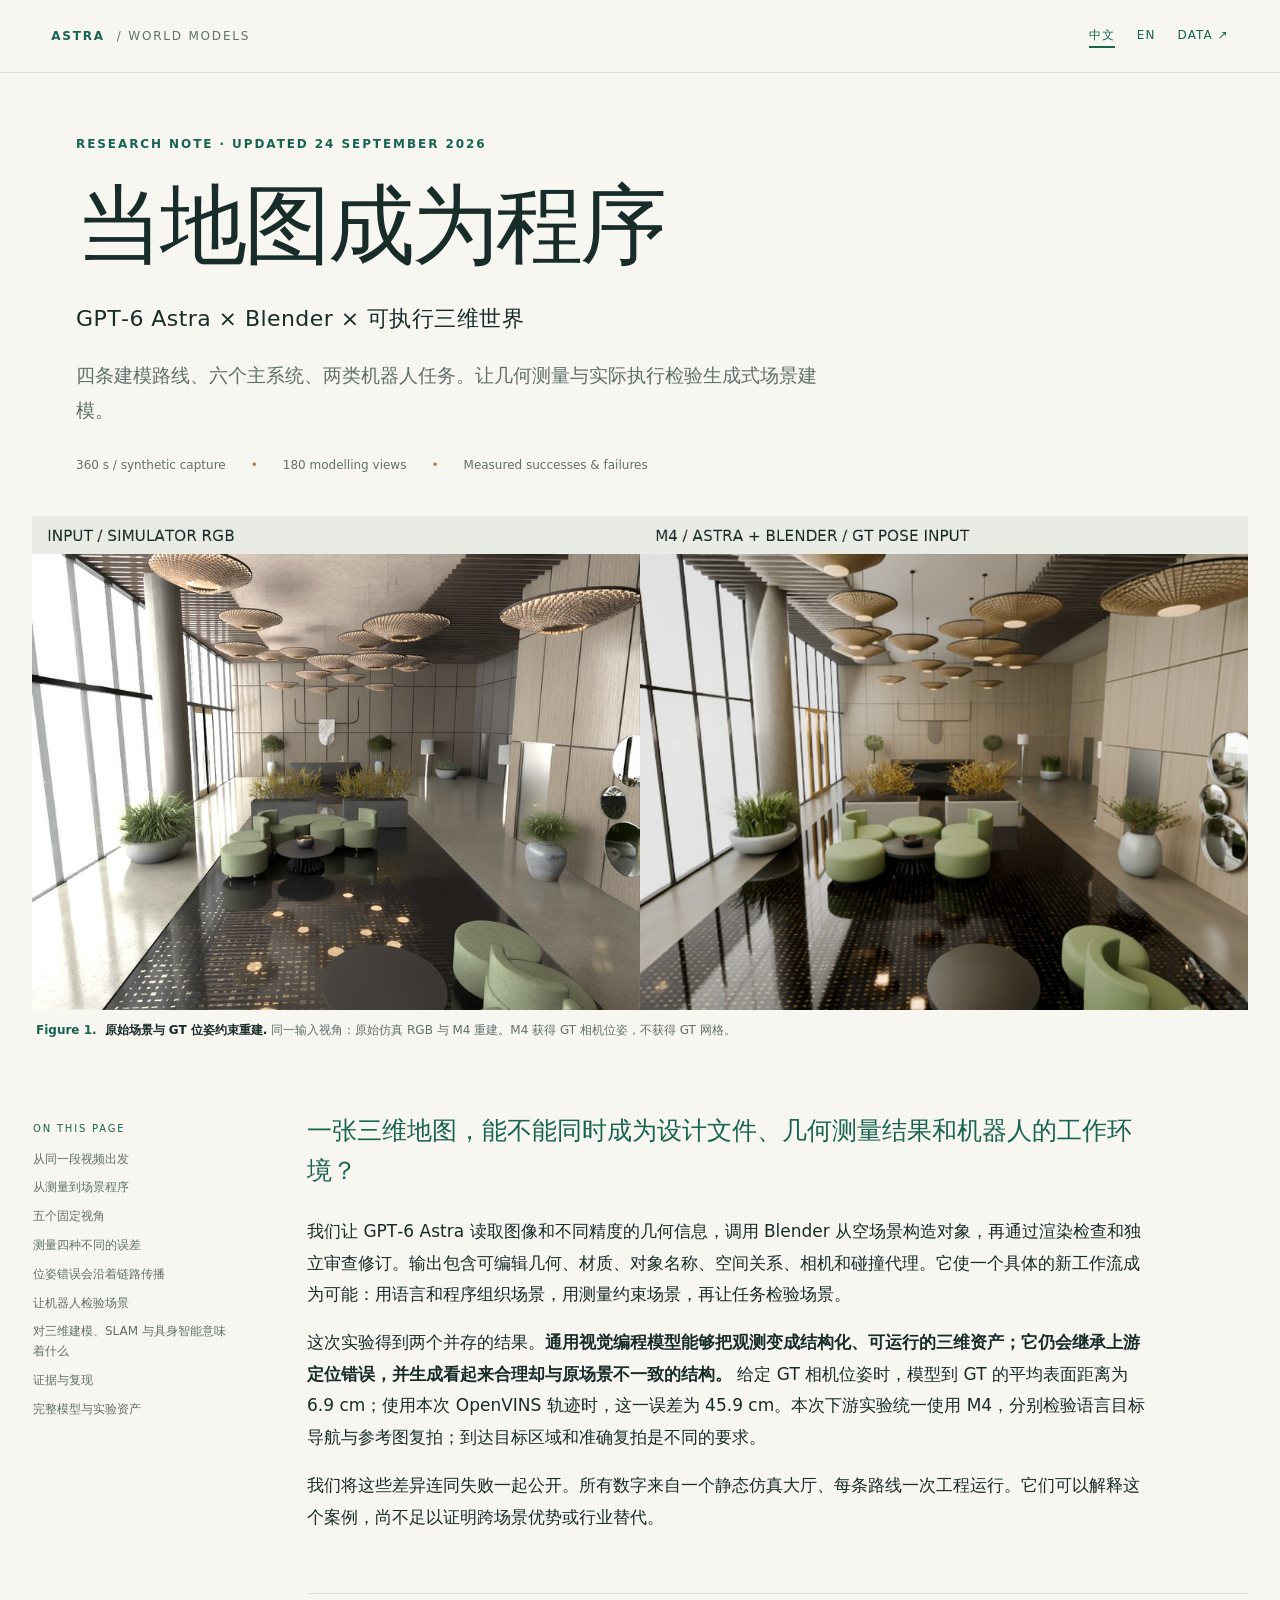
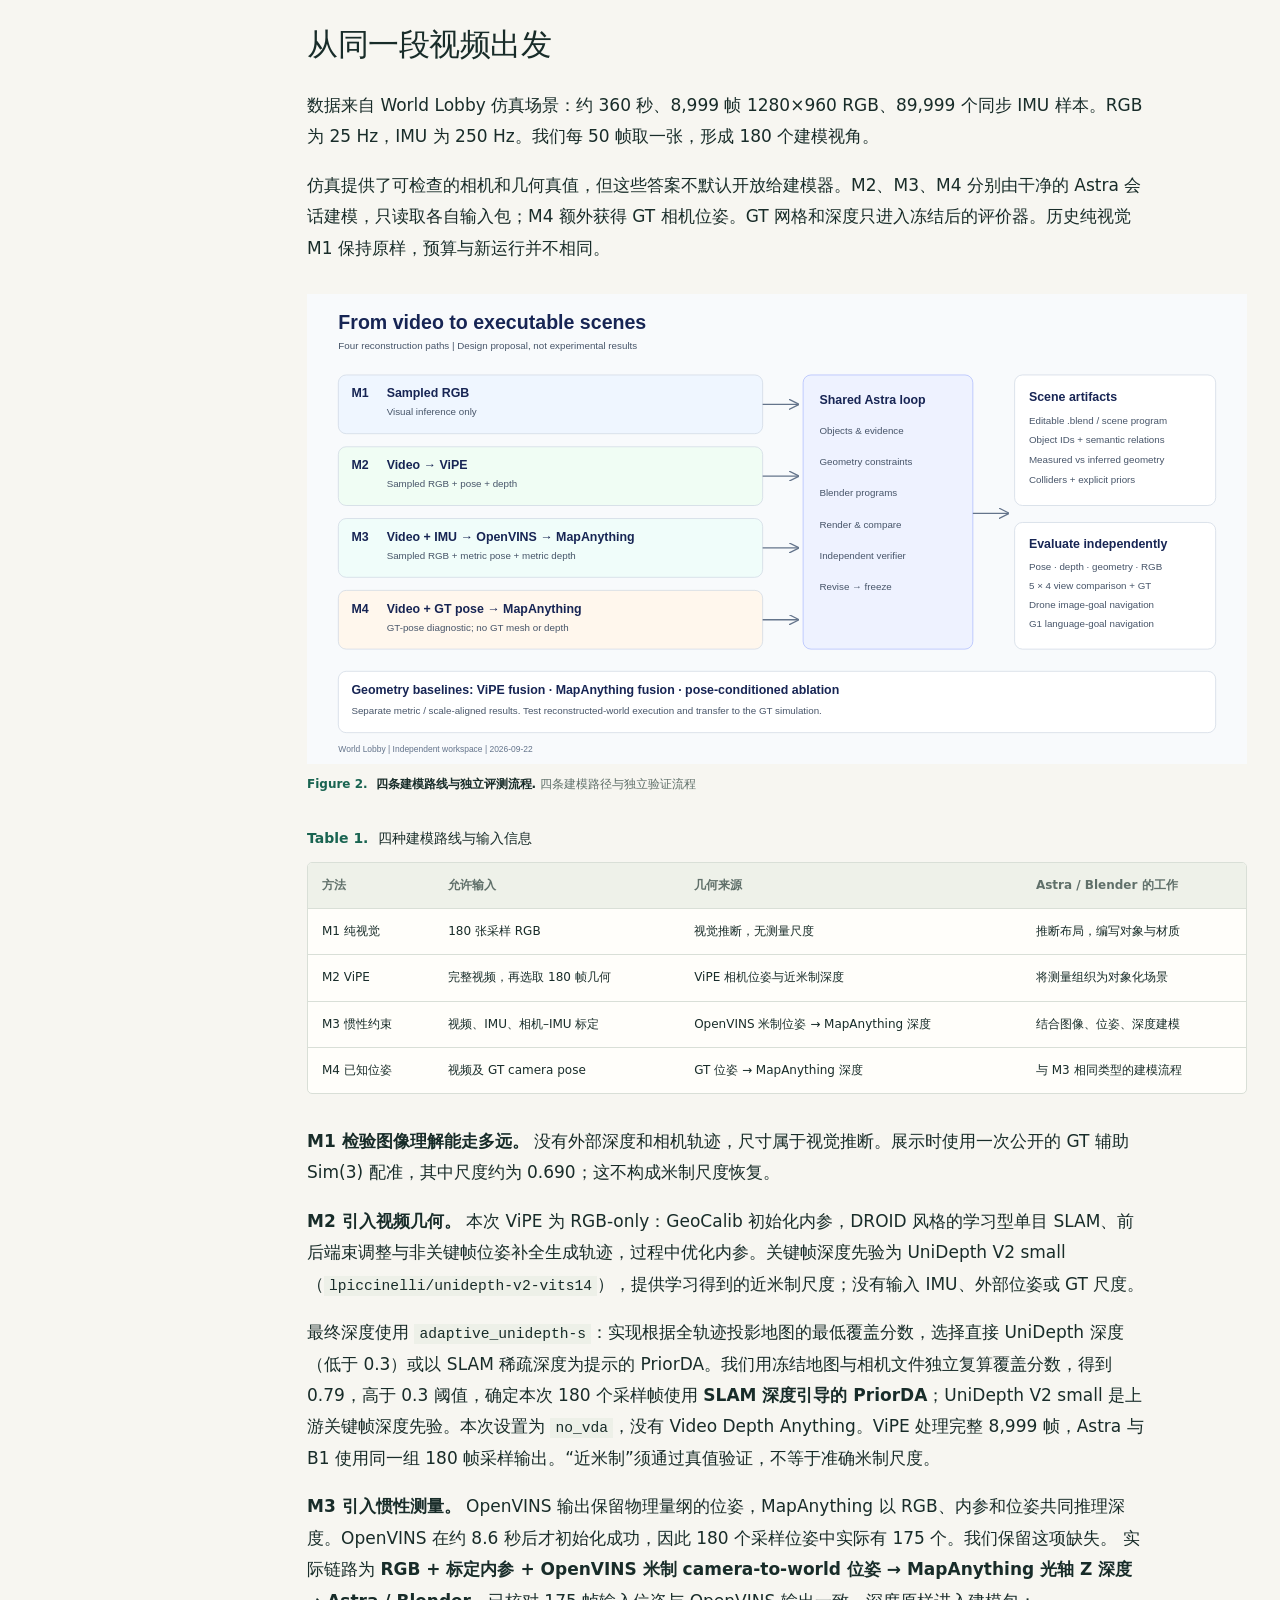
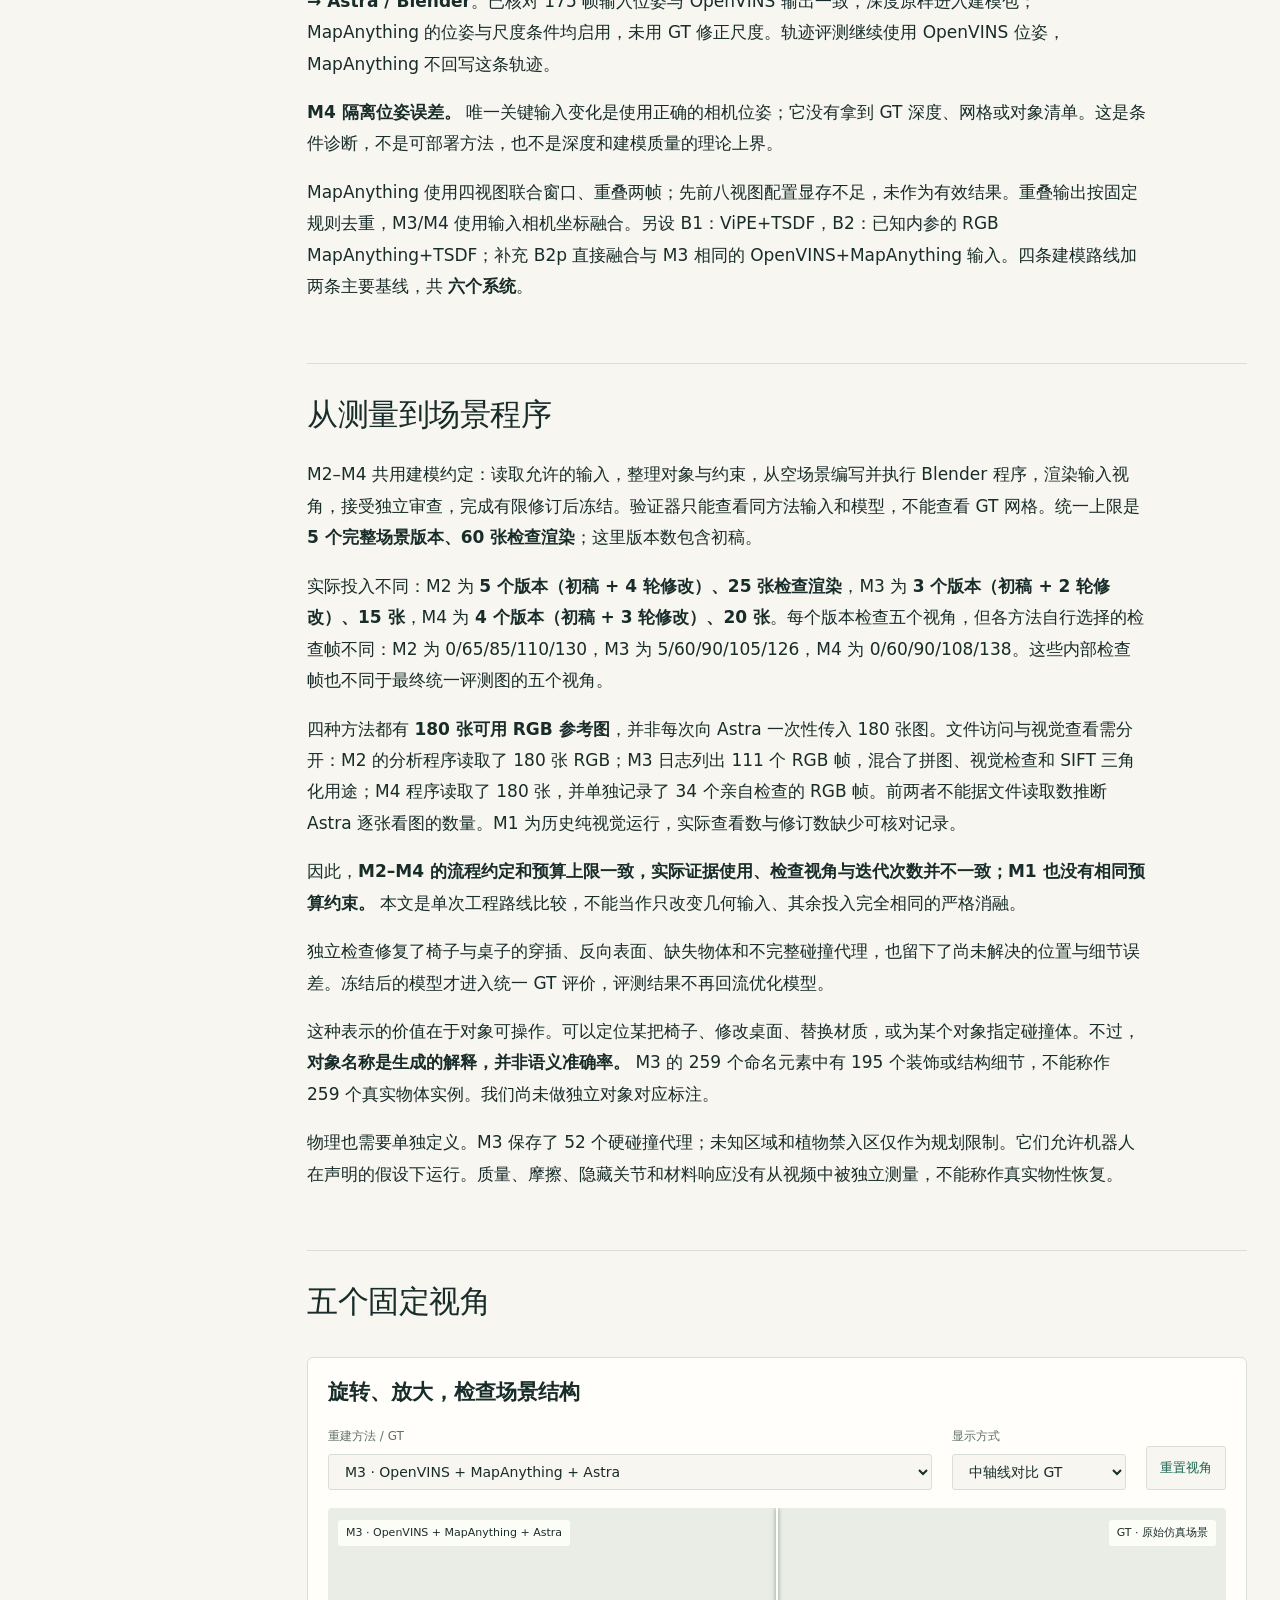
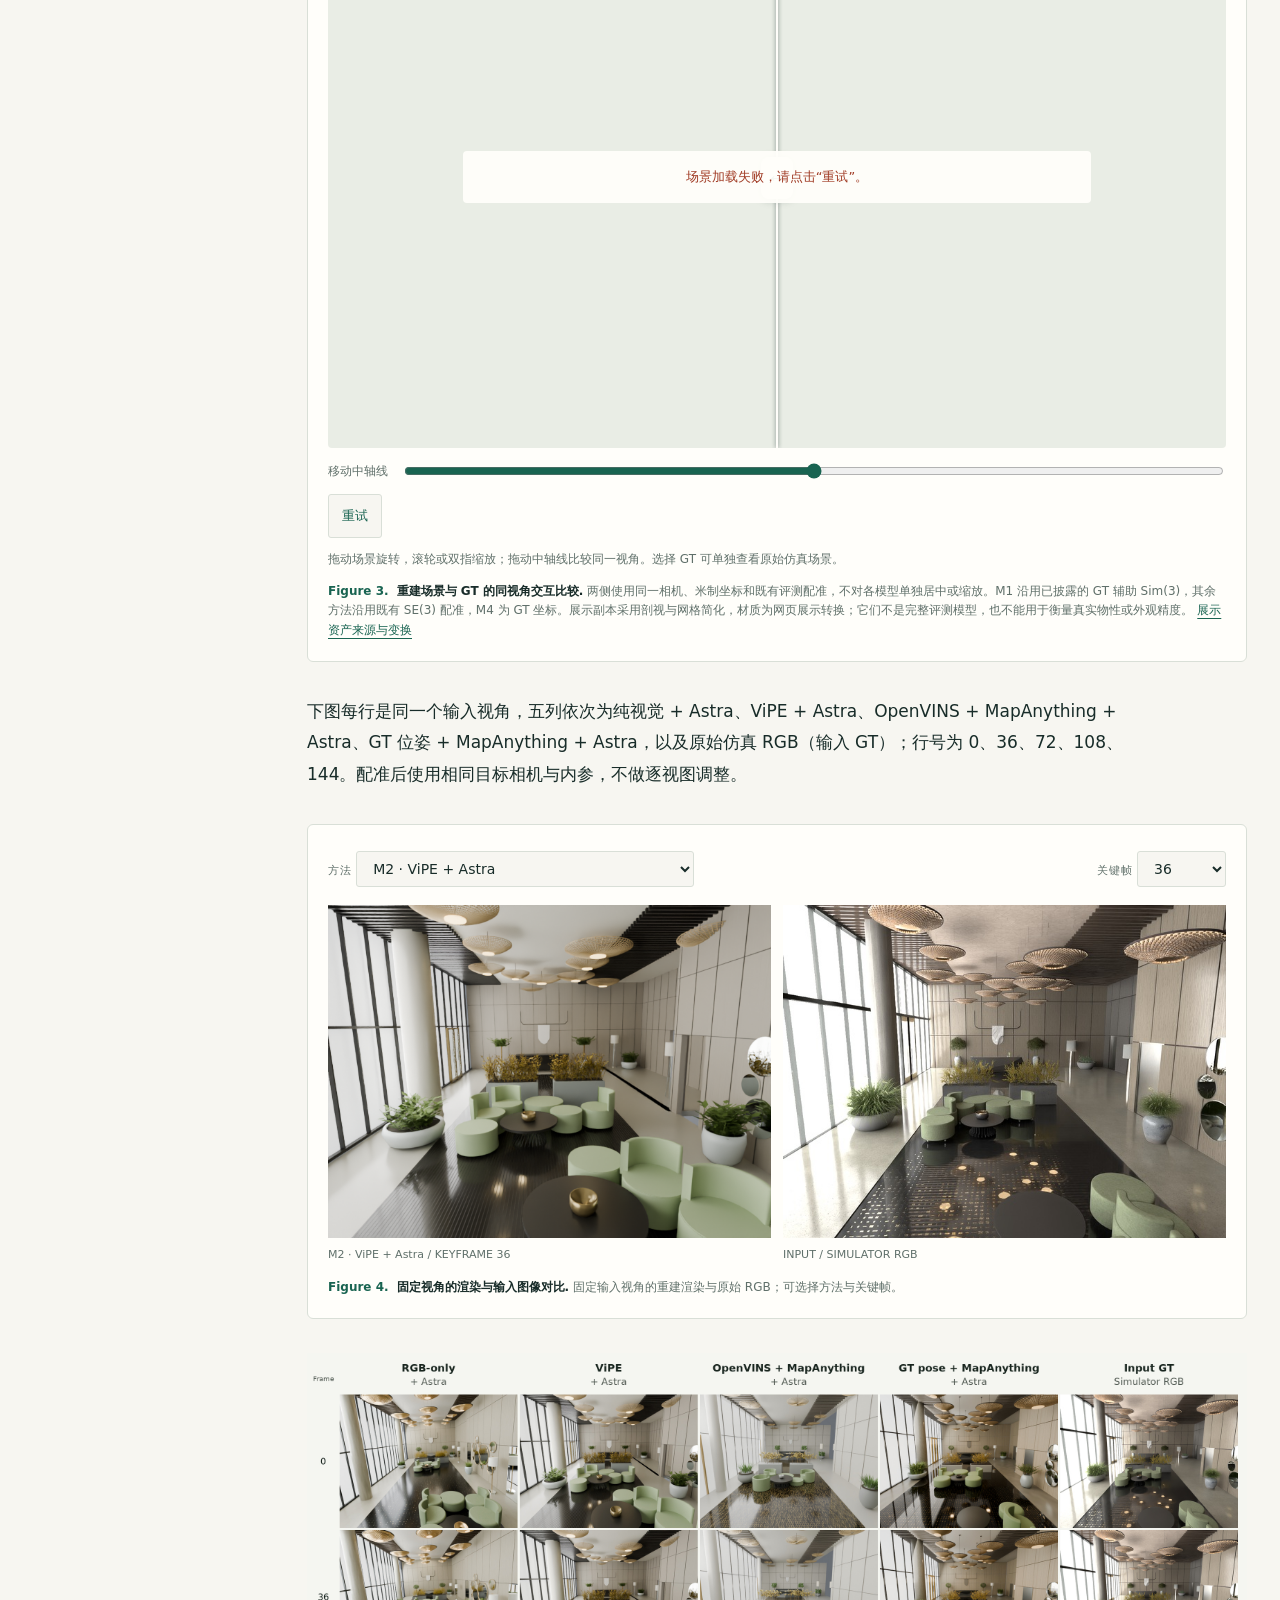
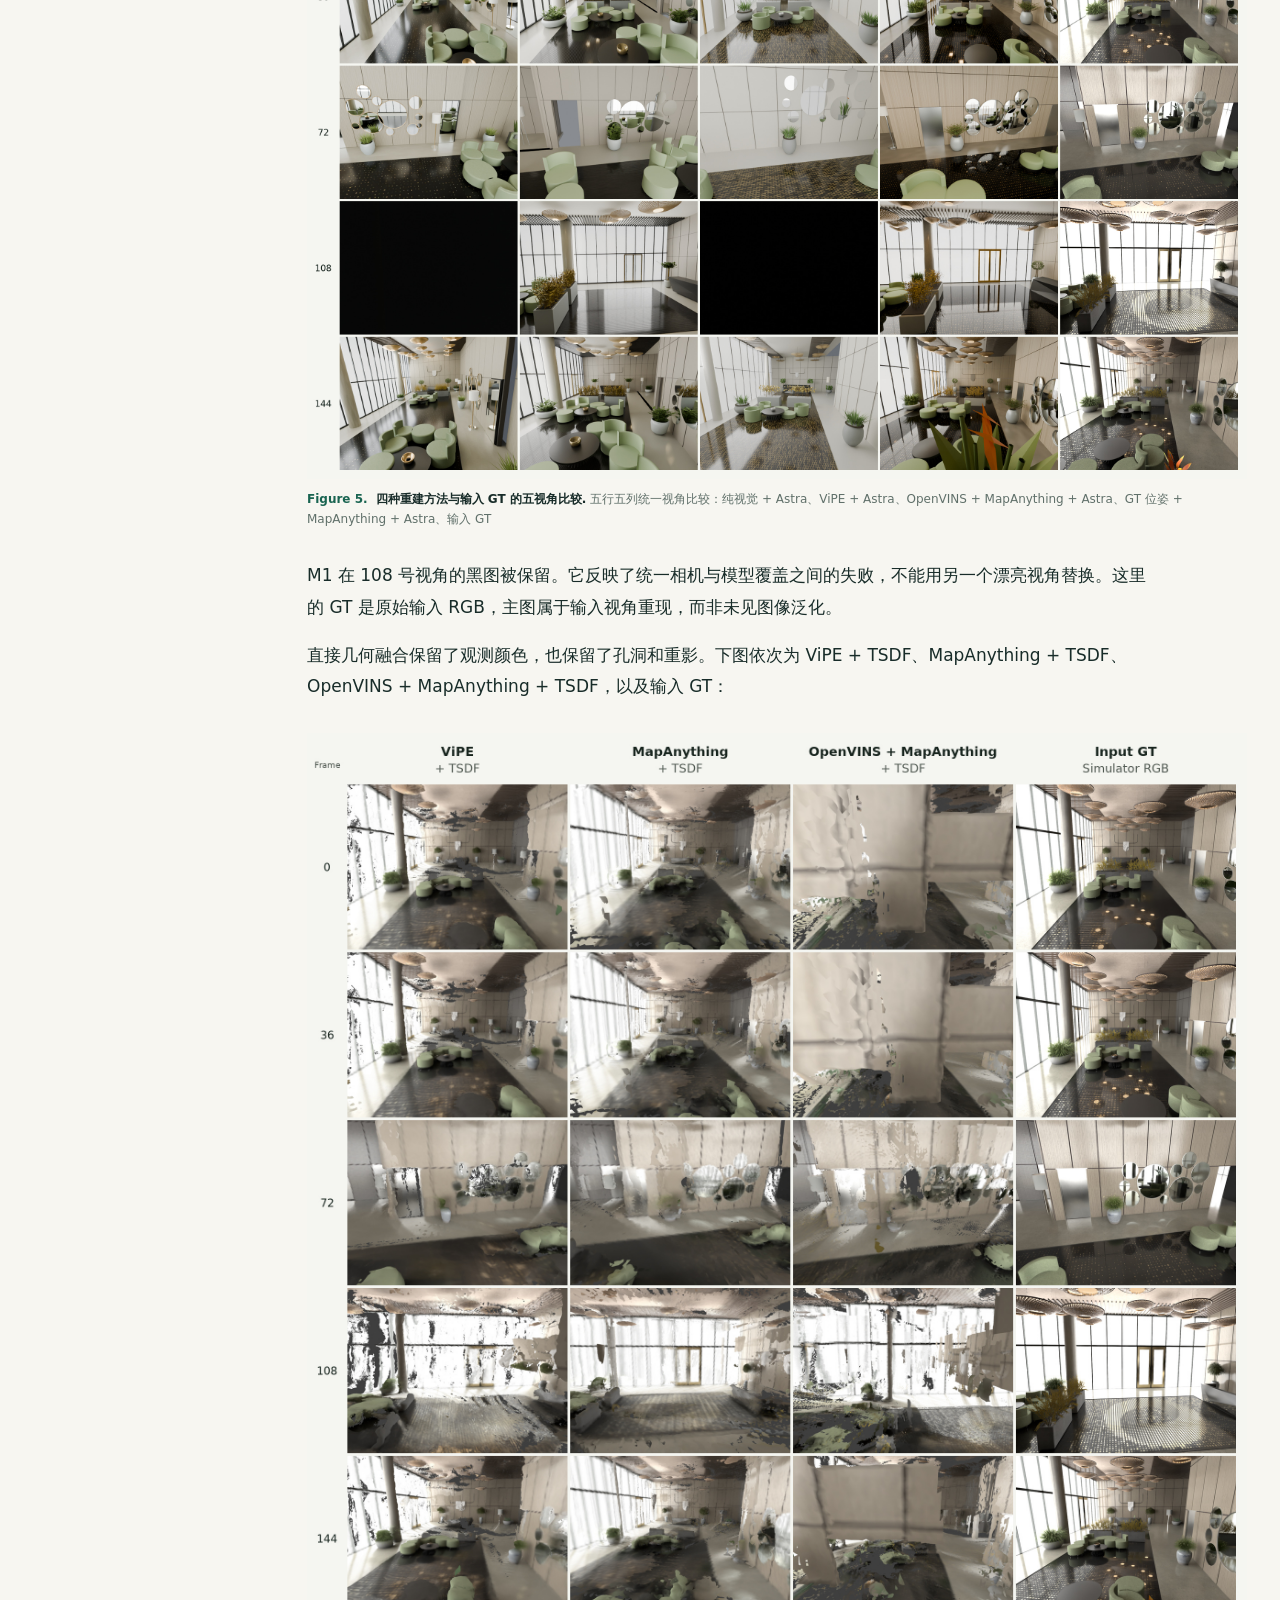
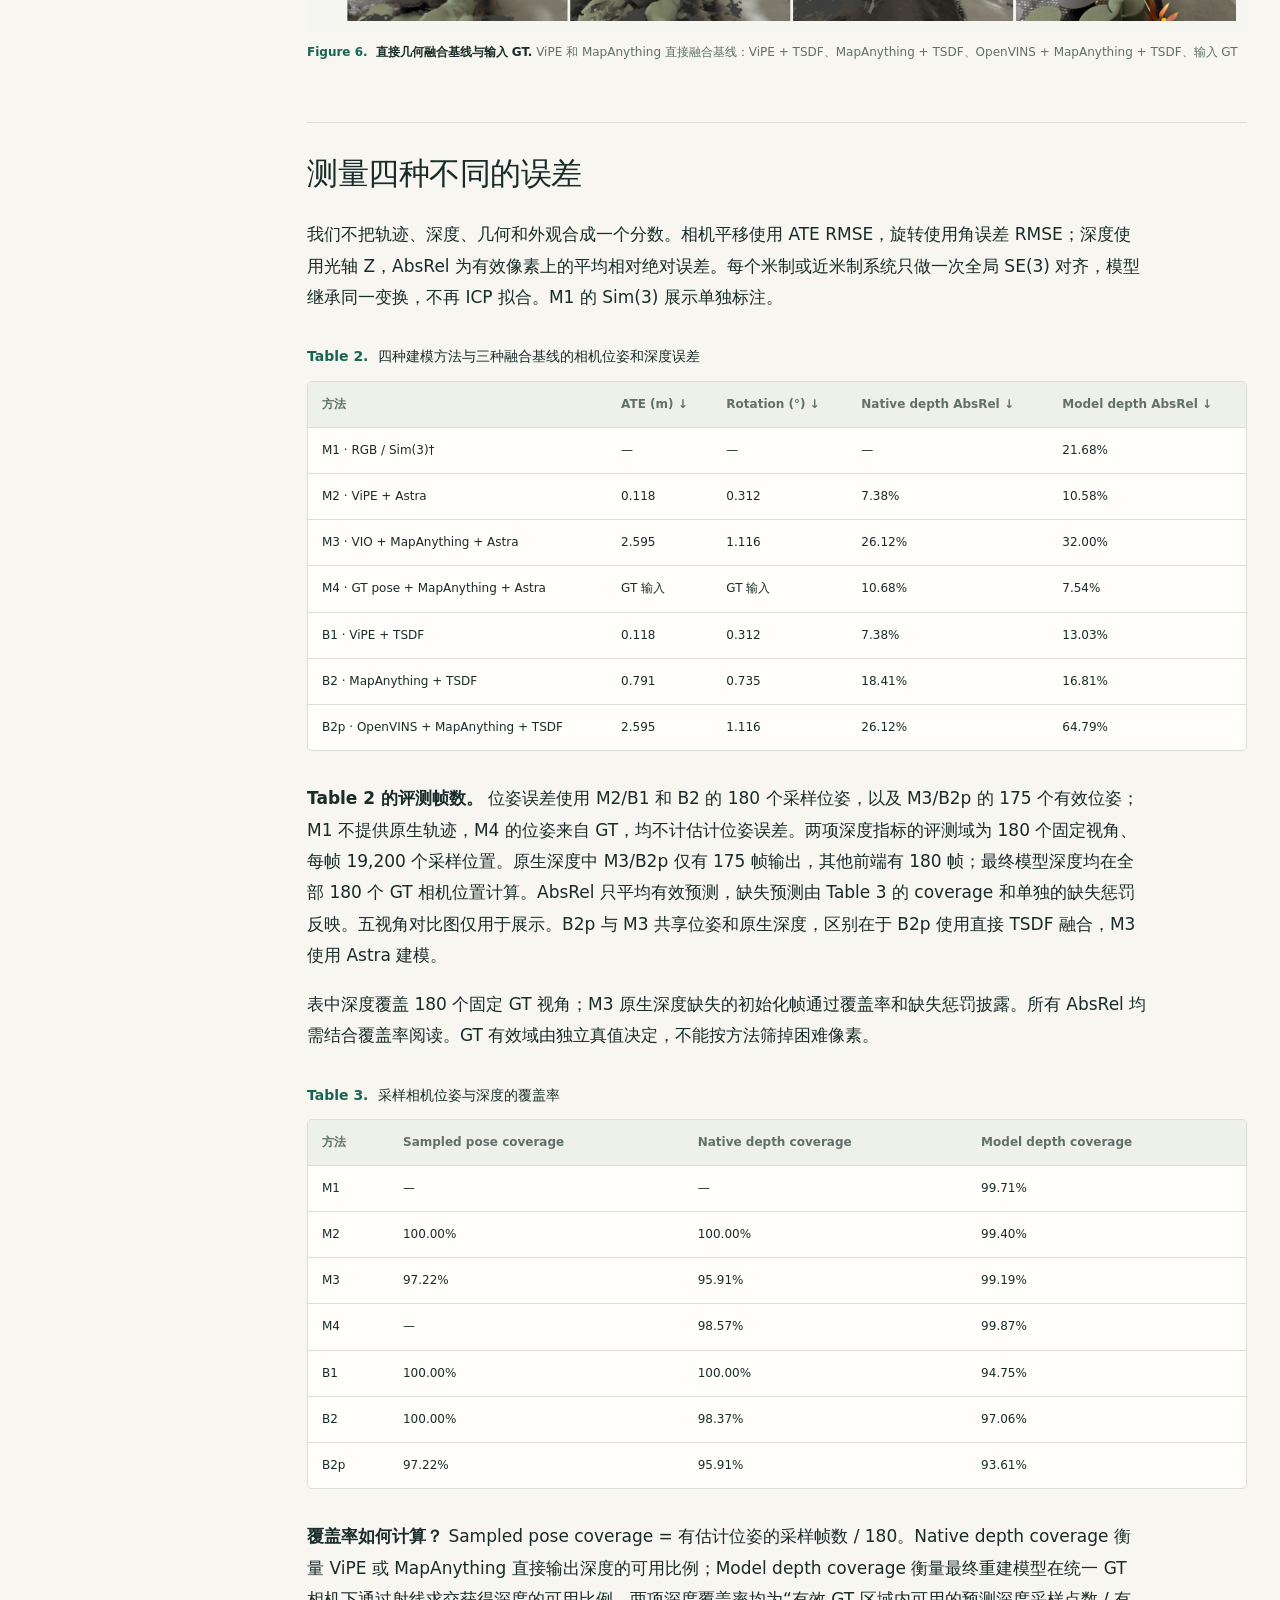
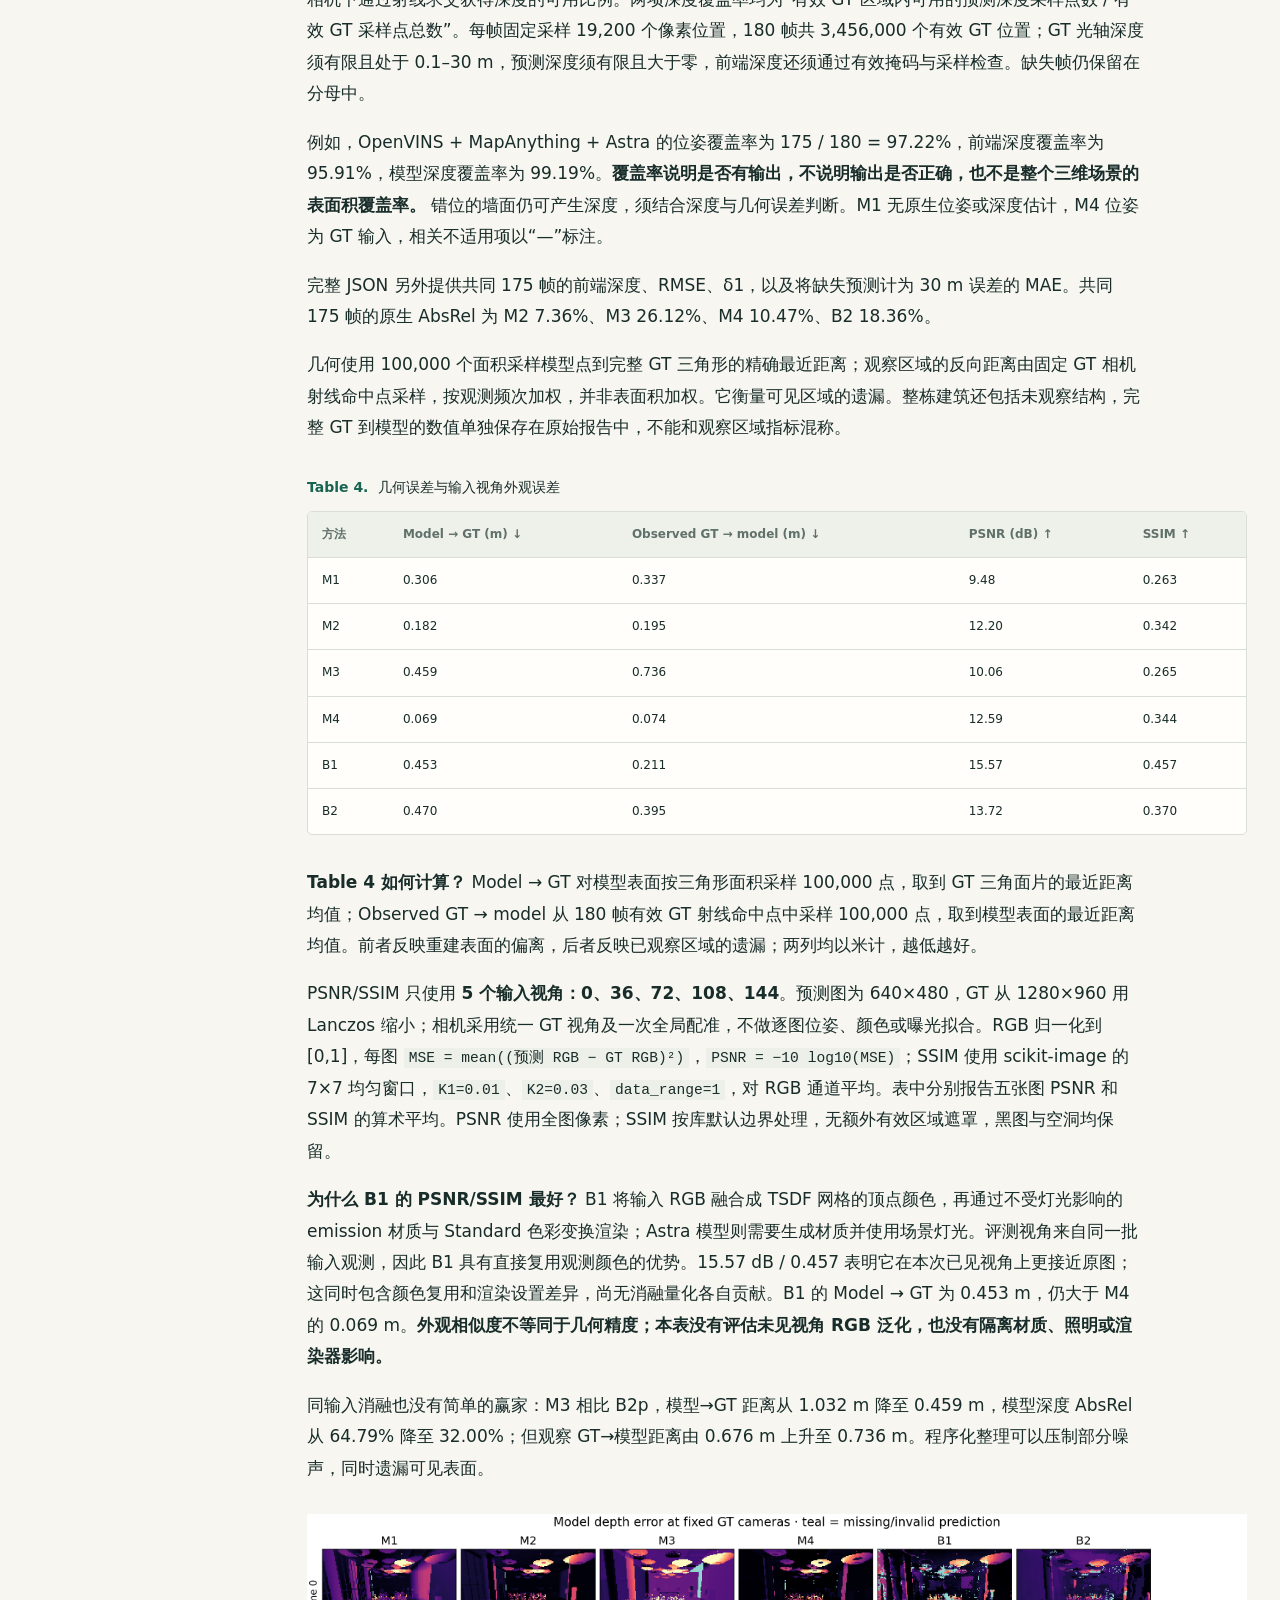
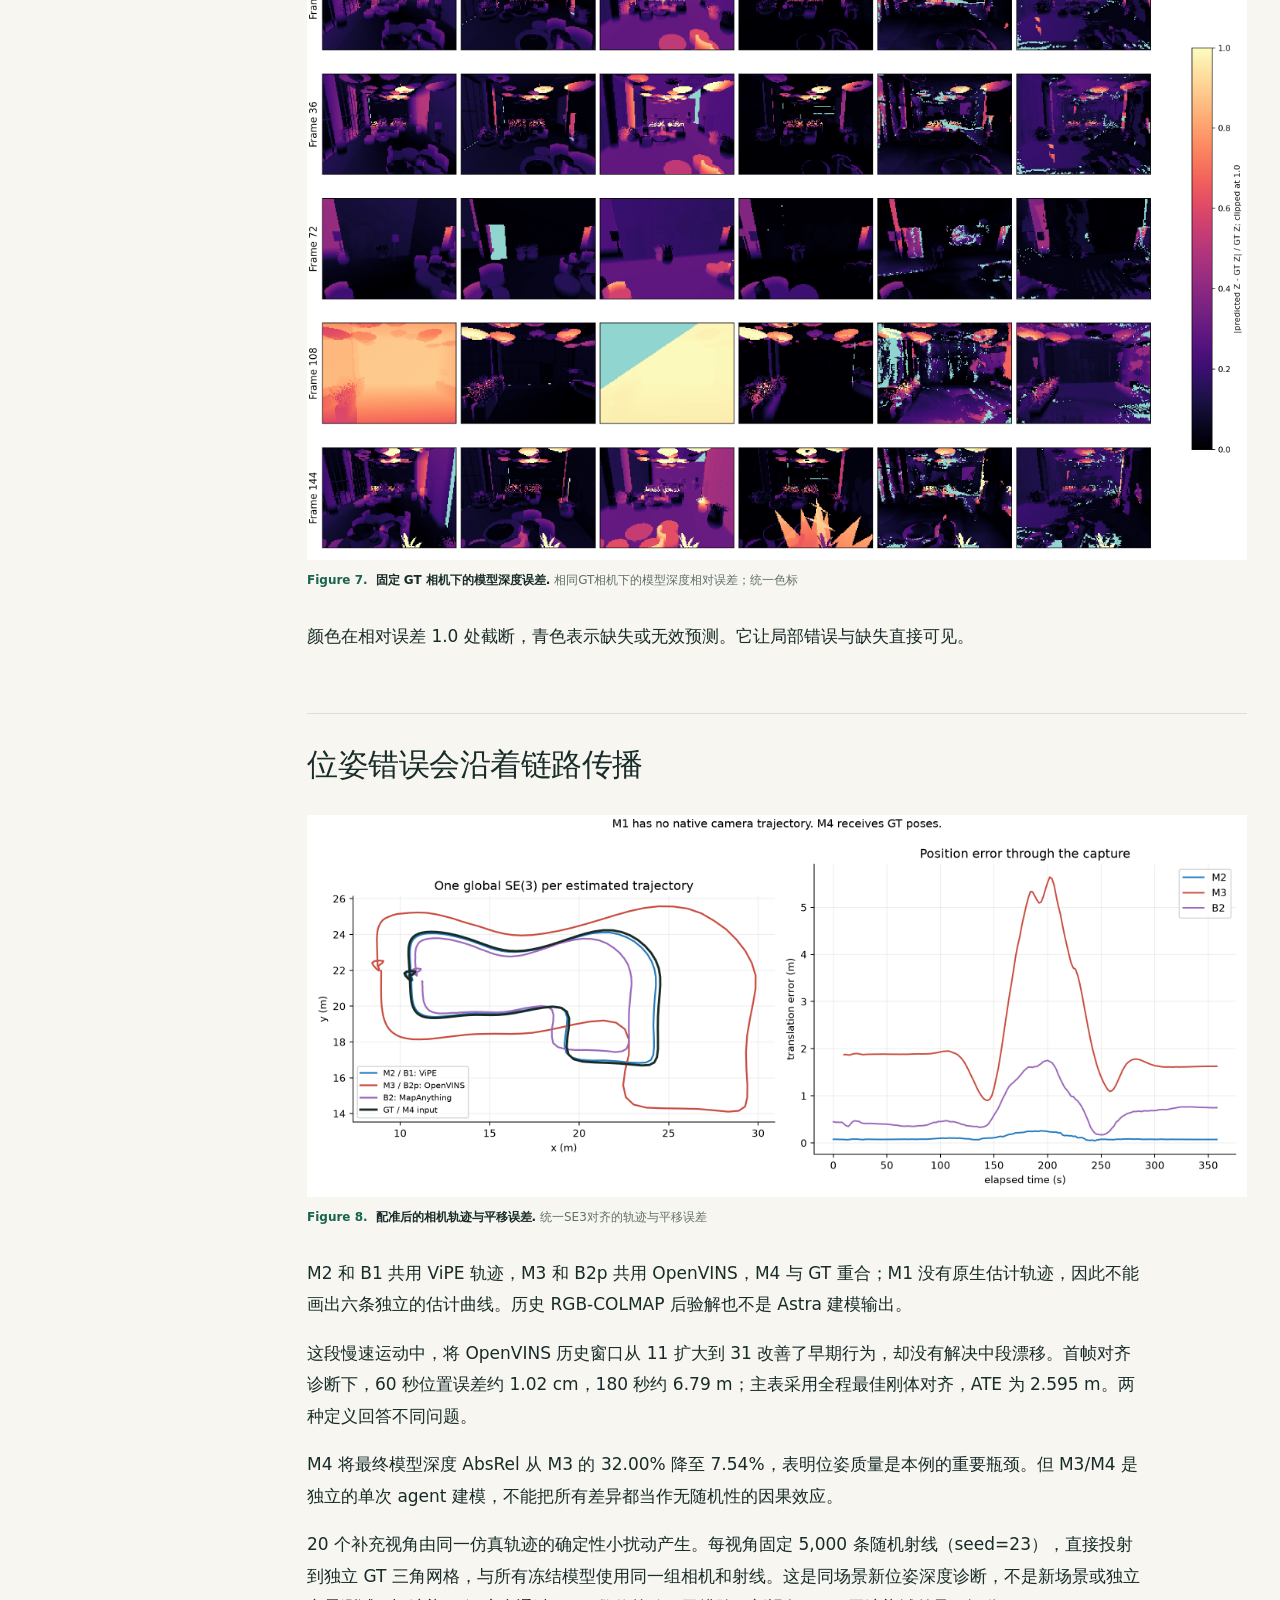
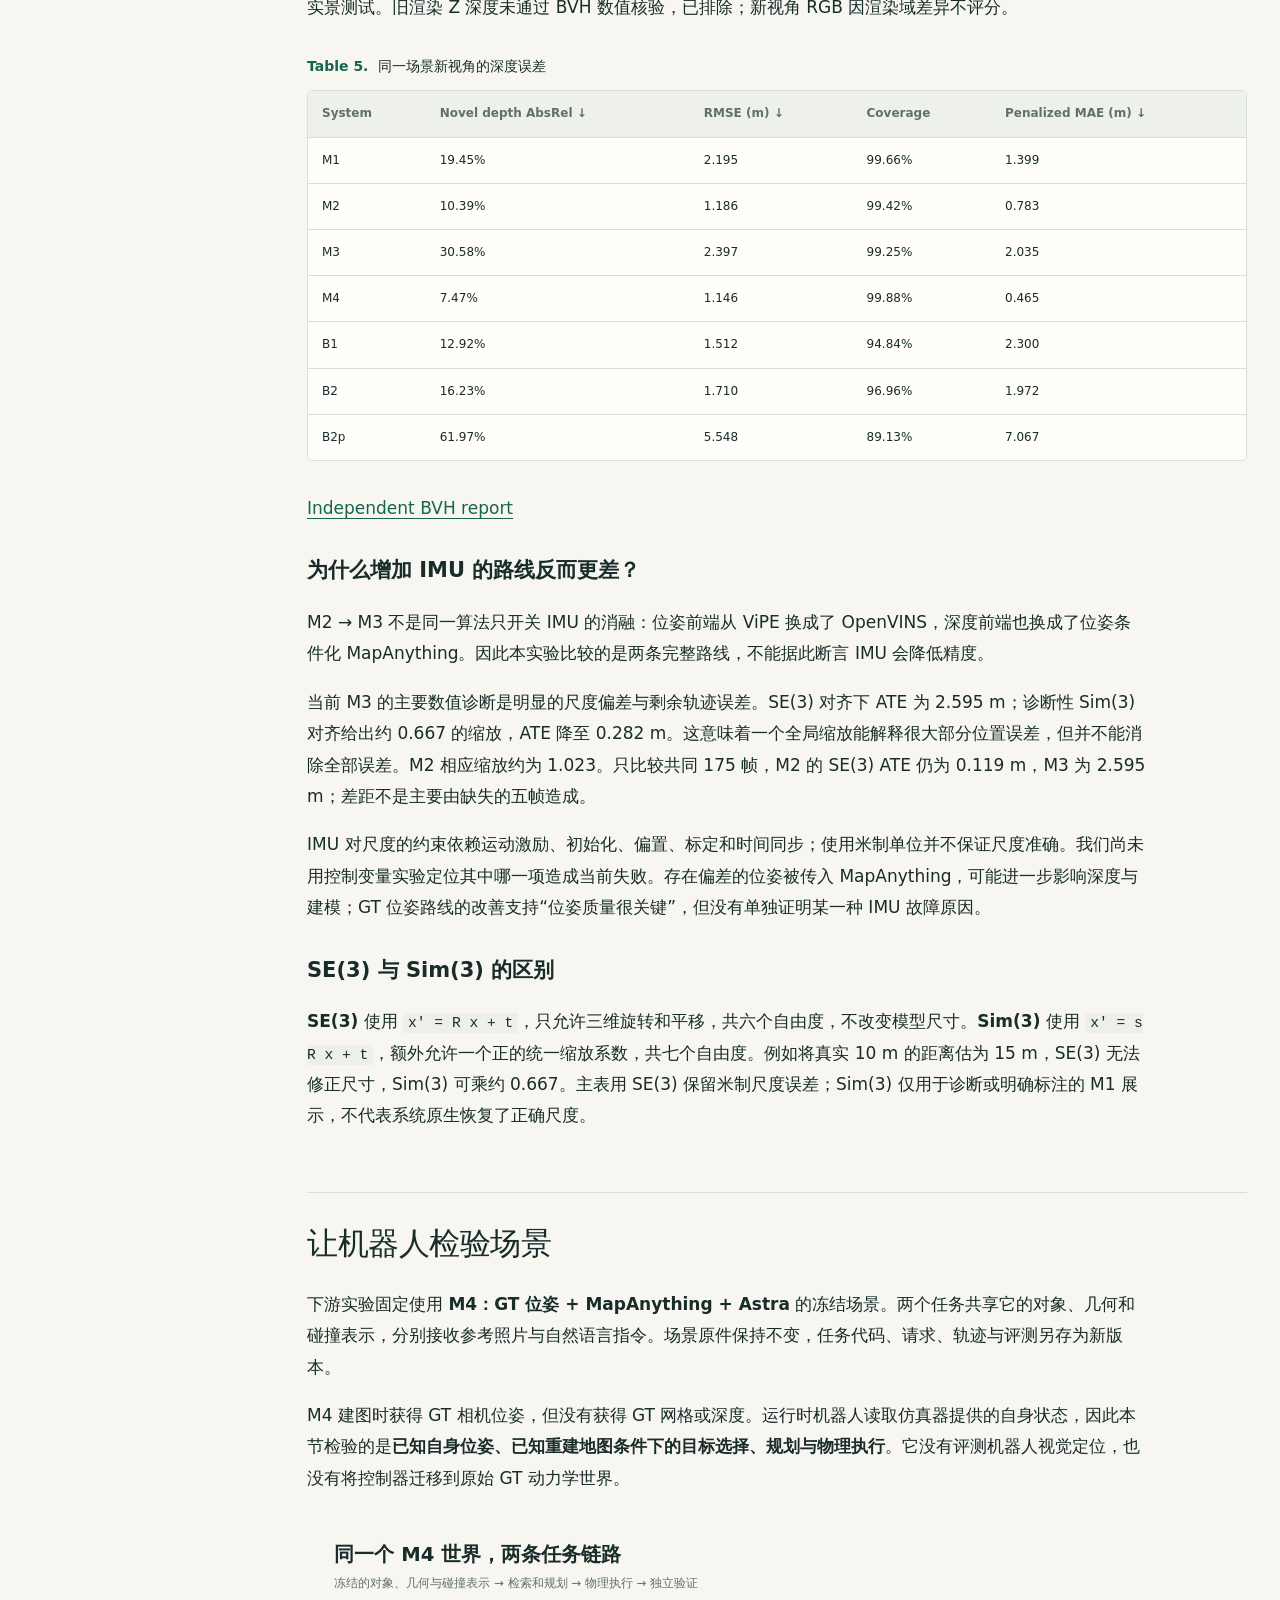
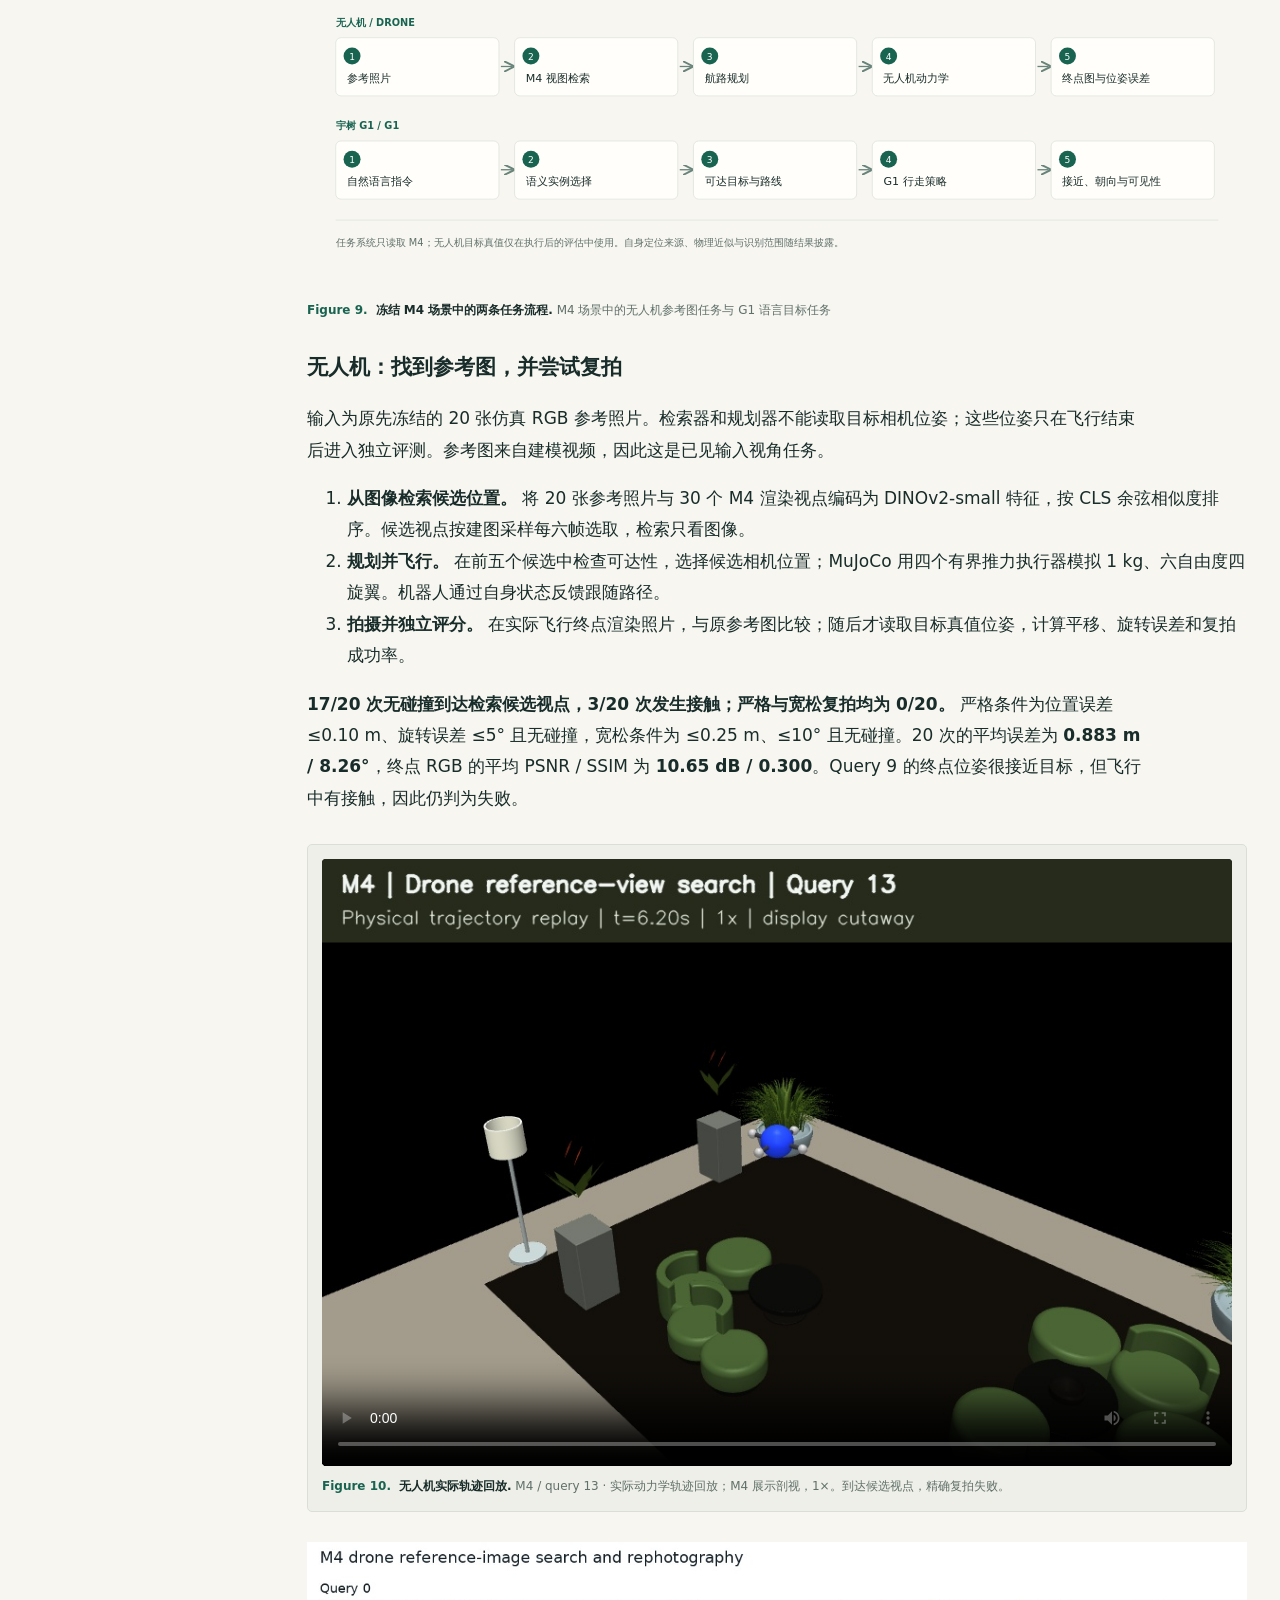
==== commit 2941edd4: "Run M4 robot experiments and add audited scene comparisons" ====
--- a/index.html
+++ b/index.html
@@ -1,13 +1,13 @@
-<!doctype html><html lang="zh-CN"><head><meta charset="utf-8"><meta name="viewport" content="width=device-width,initial-scale=1"><title>当地图成为程序 — Astra World Models</title><meta name="description" content="四条建模路线、六个主系统、两类机器人任务。让几何测量与实际执行检验生成式场景建模。"><meta property="og:title" content="当地图成为程序"><meta property="og:description" content="四条建模路线、六个主系统、两类机器人任务。让几何测量与实际执行检验生成式场景建模。"><meta property="og:image" content="assets/hero.jpg"><link rel="stylesheet" href="style.css"><script type="module" src="vendor/model-viewer.min.js"></script></head><body><div class="reading-progress" id="progress"></div><nav><a class="brand" href="index.html">ASTRA <span>/ WORLD MODELS</span></a><div><a href="index.html" aria-current="page">中文</a><a href="en.html" >EN</a><a href="results/final_evaluation.json">DATA ↗</a></div></nav><header><p class="eyebrow">RESEARCH NOTE · 23 SEPTEMBER 2026</p><h1>当地图成为程序</h1><p class="subtitle">GPT‑6 Astra × Blender × 可执行三维世界</p><p class="lead">四条建模路线、六个主系统、两类机器人任务。让几何测量与实际执行检验生成式场景建模。</p><div class="meta"><span>360 s / synthetic capture</span><span>180 modelling views</span><span>Measured successes & failures</span></div></header><figure class="hero"><img src="assets/hero.jpg" alt="Original simulator image beside the Astra M4 reconstruction"><figcaption>同一输入视角：原始仿真 RGB 与 M4 重建。M4 获得 GT 相机位姿，不获得 GT 网格。</figcaption></figure><div class="layout"><aside class="toc"><p>ON THIS PAGE</p><ul><li><a href="#_2">从同一段视频出发</a></li><li><a href="#_3">从测量到场景程序</a></li><li><a href="#_4">五个固定视角</a></li><li><a href="#_5">测量四种不同的误差</a></li><li><a href="#_6">位姿错误会沿着链路传播</a></li><li><a href="#_7">让机器人检验场景</a></li><li><a href="#slam">对三维建模、SLAM 与具身智能意味着什么</a></li><li><a href="#_9">证据与复现</a></li><li><a href="#assets">完整模型与实验资产</a></li></ul></aside><main><article>
+<!doctype html><html lang="zh-CN"><head><meta charset="utf-8"><meta name="viewport" content="width=device-width,initial-scale=1"><title>当地图成为程序 — Astra World Models</title><meta name="description" content="四条建模路线、六个主系统、两类机器人任务。让几何测量与实际执行检验生成式场景建模。"><meta property="og:title" content="当地图成为程序"><meta property="og:description" content="四条建模路线、六个主系统、两类机器人任务。让几何测量与实际执行检验生成式场景建模。"><meta property="og:image" content="assets/hero.jpg"><link rel="stylesheet" href="style.css"><script type="importmap">{"imports":{"three":"./vendor/three/three.module.js"}}</script><script type="module" src="scene-compare.js"></script></head><body><div class="reading-progress" id="progress"></div><nav><a class="brand" href="index.html">ASTRA <span>/ WORLD MODELS</span></a><div><a href="index.html" aria-current="page">中文</a><a href="en.html" >EN</a><a href="results/final_evaluation.json">DATA ↗</a></div></nav><header><p class="eyebrow">RESEARCH NOTE · UPDATED 24 SEPTEMBER 2026</p><h1>当地图成为程序</h1><p class="subtitle">GPT‑6 Astra × Blender × 可执行三维世界</p><p class="lead">四条建模路线、六个主系统、两类机器人任务。让几何测量与实际执行检验生成式场景建模。</p><div class="meta"><span>360 s / synthetic capture</span><span>180 modelling views</span><span>Measured successes & failures</span></div></header><figure class="hero" id="figure-1" data-figure-number="1" aria-labelledby="figure-1-title"><img src="assets/hero.jpg" alt="Original simulator image beside the Astra M4 reconstruction"><figcaption id="figure-1-title"><span class="figure-number">Figure 1.</span> <span class="figure-title">原始场景与 GT 位姿约束重建.</span> 同一输入视角：原始仿真 RGB 与 M4 重建。M4 获得 GT 相机位姿，不获得 GT 网格。</figcaption></figure><div class="layout"><aside class="toc"><p>ON THIS PAGE</p><ul><li><a href="#_2">从同一段视频出发</a></li><li><a href="#_3">从测量到场景程序</a></li><li><a href="#_4">五个固定视角</a></li><li><a href="#_5">测量四种不同的误差</a></li><li><a href="#_6">位姿错误会沿着链路传播</a></li><li><a href="#_7">让机器人检验场景</a></li><li><a href="#slam">对三维建模、SLAM 与具身智能意味着什么</a></li><li><a href="#_9">证据与复现</a></li><li><a href="#assets">完整模型与实验资产</a></li></ul></aside><main><article>
 
 <p>一张三维地图，能不能同时成为设计文件、几何测量结果和机器人的工作环境？</p>
 <p>我们让 GPT‑6 Astra 读取图像和不同精度的几何信息，调用 Blender 从空场景构造对象，再通过渲染检查和独立审查修订。输出包含可编辑几何、材质、对象名称、空间关系、相机和碰撞代理。它使一个具体的新工作流成为可能：用语言和程序组织场景，用测量约束场景，再让任务检验场景。</p>
-<p>这次实验得到两个并存的结果。<strong>通用视觉编程模型能够把观测变成结构化、可运行的三维资产；它仍会继承上游定位错误，并生成看起来合理却与原场景不一致的结构。</strong> 给定 GT 相机位姿时，模型到 GT 的平均表面距离为 6.9 cm；使用本次 OpenVINS 轨迹时，这一误差为 45.9 cm。后者支持了部分 G1 导航，却没有完成准确的无人机复拍。</p>
+<p>这次实验得到两个并存的结果。<strong>通用视觉编程模型能够把观测变成结构化、可运行的三维资产；它仍会继承上游定位错误，并生成看起来合理却与原场景不一致的结构。</strong> 给定 GT 相机位姿时，模型到 GT 的平均表面距离为 6.9 cm；使用本次 OpenVINS 轨迹时，这一误差为 45.9 cm。本次下游实验统一使用 M4，分别检验语言目标导航与参考图复拍；到达目标区域和准确复拍是不同的要求。</p>
 <p>我们将这些差异连同失败一起公开。所有数字来自一个静态仿真大厅、每条路线一次工程运行。它们可以解释这个案例，尚不足以证明跨场景优势或行业替代。</p>
 <h2 id="_2">从同一段视频出发</h2>
 <p>数据来自 World Lobby 仿真场景：约 360 秒、8,999 帧 1280×960 RGB、89,999 个同步 IMU 样本。RGB 为 25 Hz，IMU 为 250 Hz。我们每 50 帧取一张，形成 180 个建模视角。</p>
 <p>仿真提供了可检查的相机和几何真值，但这些答案不默认开放给建模器。M2、M3、M4 分别由干净的 Astra 会话建模，只读取各自输入包；M4 额外获得 GT 相机位姿。GT 网格和深度只进入冻结后的评价器。历史纯视觉 M1 保持原样，预算与新运行并不相同。</p>
-<figure><a href="figures/methods_plan.svg"><img loading="lazy" src="figures/methods_plan.svg" alt="四条建模路径与独立验证流程"></a><figcaption>四条建模路径与独立验证流程</figcaption></figure>
+<figure id="figure-2" data-figure-number="2" aria-labelledby="figure-2-title"><a href="figures/methods_plan.svg"><img loading="lazy" src="figures/methods_plan.svg" alt="四条建模路径与独立验证流程"></a><figcaption id="figure-2-title"><span class="figure-number">Figure 2.</span> <span class="figure-title">四条建模路线与独立评测流程.</span> 四条建模路径与独立验证流程</figcaption></figure>
 <figure class="table-figure" id="table-1"><figcaption id="table-1-title"><span class="table-number">Table 1.</span> 四种建模路线与输入信息</figcaption><div class="table-scroll"><table aria-labelledby="table-1-title">
 <thead>
 <tr>
@@ -45,24 +45,28 @@
 </tbody>
 </table></div></figure>
 <p><strong>M1 检验图像理解能走多远。</strong> 没有外部深度和相机轨迹，尺寸属于视觉推断。展示时使用一次公开的 GT 辅助 Sim(3) 配准，其中尺度约为 0.690；这不构成米制尺度恢复。</p>
-<p><strong>M2 引入视频几何。</strong> ViPE 完整处理 8,999 帧相机和深度，Astra 使用对应采样帧。“近米制”保留了学习先验的实际含义，需要用场景真值检验，而非默认准确。</p>
-<p><strong>M3 引入惯性测量。</strong> OpenVINS 输出保留物理量纲的位姿，MapAnything 以 RGB、内参和位姿共同推理深度。OpenVINS 在约 8.6 秒后才初始化成功，因此 180 个采样位姿中实际有 175 个。我们保留这项缺失。</p>
+<p><strong>M2 引入视频几何。</strong> 本次 ViPE 为 RGB-only：GeoCalib 初始化内参，DROID 风格的学习型单目 SLAM、前后端束调整与非关键帧位姿补全生成轨迹，过程中优化内参。关键帧深度先验为 UniDepth V2 small（<code>lpiccinelli/unidepth-v2-vits14</code>），提供学习得到的近米制尺度；没有输入 IMU、外部位姿或 GT 尺度。</p>
+<p>最终深度使用 <code>adaptive_unidepth-s</code>：实现根据全轨迹投影地图的最低覆盖分数，选择直接 UniDepth 深度（低于 0.3）或以 SLAM 稀疏深度为提示的 PriorDA。我们用冻结地图与相机文件独立复算覆盖分数，得到 0.79，高于 0.3 阈值，确定本次 180 个采样帧使用 <strong>SLAM 深度引导的 PriorDA</strong>；UniDepth V2 small 是上游关键帧深度先验。本次设置为 <code>no_vda</code>，没有 Video Depth Anything。ViPE 处理完整 8,999 帧，Astra 与 B1 使用同一组 180 帧采样输出。“近米制”须通过真值验证，不等于准确米制尺度。</p>
+<p><strong>M3 引入惯性测量。</strong> OpenVINS 输出保留物理量纲的位姿，MapAnything 以 RGB、内参和位姿共同推理深度。OpenVINS 在约 8.6 秒后才初始化成功，因此 180 个采样位姿中实际有 175 个。我们保留这项缺失。 实际链路为 <strong>RGB + 标定内参 + OpenVINS 米制 camera-to-world 位姿 → MapAnything 光轴 Z 深度 → Astra / Blender</strong>。已核对 175 帧输入位姿与 OpenVINS 输出一致，深度原样进入建模包；MapAnything 的位姿与尺度条件均启用，未用 GT 修正尺度。轨迹评测继续使用 OpenVINS 位姿，MapAnything 不回写这条轨迹。</p>
 <p><strong>M4 隔离位姿误差。</strong> 唯一关键输入变化是使用正确的相机位姿；它没有拿到 GT 深度、网格或对象清单。这是条件诊断，不是可部署方法，也不是深度和建模质量的理论上界。</p>
 <p>MapAnything 使用四视图联合窗口、重叠两帧；先前八视图配置显存不足，未作为有效结果。重叠输出按固定规则去重，M3/M4 使用输入相机坐标融合。另设 B1：ViPE+TSDF，B2：已知内参的 RGB MapAnything+TSDF；补充 B2p 直接融合与 M3 相同的 OpenVINS+MapAnything 输入。四条建模路线加两条主要基线，共 <strong>六个系统</strong>。</p>
 <h2 id="_3">从测量到场景程序</h2>
-<p>共同循环包括读图、整理对象和约束、编写 Blender 程序、执行、渲染输入视角、独立审查和有限修订。新路线最多允许五轮修订、60 张检查图；M2、M3、M4 分别使用 25、15、20 张检查图。验证器能访问相同方法的输入和生成资产，无法查看 GT 网格。</p>
+<p>M2–M4 共用建模约定：读取允许的输入，整理对象与约束，从空场景编写并执行 Blender 程序，渲染输入视角，接受独立审查，完成有限修订后冻结。验证器只能查看同方法输入和模型，不能查看 GT 网格。统一上限是 <strong>5 个完整场景版本、60 张检查渲染</strong>；这里版本数包含初稿。</p>
+<p>实际投入不同：M2 为 <strong>5 个版本（初稿 + 4 轮修改）、25 张检查渲染</strong>，M3 为 <strong>3 个版本（初稿 + 2 轮修改）、15 张</strong>，M4 为 <strong>4 个版本（初稿 + 3 轮修改）、20 张</strong>。每个版本检查五个视角，但各方法自行选择的检查帧不同：M2 为 0/65/85/110/130，M3 为 5/60/90/105/126，M4 为 0/60/90/108/138。这些内部检查帧也不同于最终统一评测图的五个视角。</p>
+<p>四种方法都有 <strong>180 张可用 RGB 参考图</strong>，并非每次向 Astra 一次性传入 180 张图。文件访问与视觉查看需分开：M2 的分析程序读取了 180 张 RGB；M3 日志列出 111 个 RGB 帧，混合了拼图、视觉检查和 SIFT 三角化用途；M4 程序读取了 180 张，并单独记录了 34 个亲自检查的 RGB 帧。前两者不能据文件读取数推断 Astra 逐张看图的数量。M1 为历史纯视觉运行，实际查看数与修订数缺少可核对记录。</p>
+<p>因此，<strong>M2–M4 的流程约定和预算上限一致，实际证据使用、检查视角与迭代次数并不一致；M1 也没有相同预算约束。</strong> 本文是单次工程路线比较，不能当作只改变几何输入、其余投入完全相同的严格消融。</p>
 <p>独立检查修复了椅子与桌子的穿插、反向表面、缺失物体和不完整碰撞代理，也留下了尚未解决的位置与细节误差。冻结后的模型才进入统一 GT 评价，评测结果不再回流优化模型。</p>
 <p>这种表示的价值在于对象可操作。可以定位某把椅子、修改桌面、替换材质，或为某个对象指定碰撞体。不过，<strong>对象名称是生成的解释，并非语义准确率。</strong> M3 的 259 个命名元素中有 195 个装饰或结构细节，不能称作 259 个真实物体实例。我们尚未做独立对象对应标注。</p>
 <p>物理也需要单独定义。M3 保存了 52 个硬碰撞代理；未知区域和植物禁入区仅作为规划限制。它们允许机器人在声明的假设下运行。质量、摩擦、隐藏关节和材料响应没有从视频中被独立测量，不能称作真实物性恢复。</p>
-<h2 id="_4">五个固定视角</h2>
+<h2 id="_4">五个固定视角</h2><figure class="scene-comparison" id="scene-comparison" data-state="idle" data-figure-number="3" aria-labelledby="figure-3-title"><span id="figure-3" class="figure-anchor"></span><h3>旋转、放大，检查场景结构</h3><div class="scene-toolbar"><label class="method-control">重建方法 / GT<select id="model-select"><option value="M1">M1 · 纯视觉 + Astra</option><option value="M2">M2 · ViPE + Astra</option><option value="M3" selected>M3 · OpenVINS + MapAnything + Astra</option><option value="M4">M4 · GT 位姿 + MapAnything + Astra</option><option value="GT">GT · 原始仿真场景</option></select></label><label>显示方式<select id="scene-mode"><option value="compare">中轴线对比 GT</option><option value="single">单独查看所选场景</option></select></label><button id="scene-reset" type="button">重置视角</button></div><div class="scene-stage"><span class="scene-label scene-label-left">M3 · OpenVINS + MapAnything + Astra</span><span class="scene-label scene-label-right">GT · 原始仿真场景</span><button class="scene-divider" type="button" role="slider" aria-label="移动中轴线" aria-valuemin="2" aria-valuemax="98" aria-valuenow="50" aria-orientation="horizontal"><span aria-hidden="true">↔</span></button><div class="scene-status" role="status" aria-live="polite">滚动到此处加载三维场景</div></div><label class="scene-split-control" for="scene-split">移动中轴线<input id="scene-split" type="range" min="2" max="98" value="50"></label><button id="scene-retry" class="scene-retry" type="button">重试</button><p class="scene-help">拖动场景旋转，滚轮或双指缩放；拖动中轴线比较同一视角。选择 GT 可单独查看原始仿真场景。</p><figcaption id="figure-3-title"><span class="figure-number">Figure 3.</span> <span class="figure-title">重建场景与 GT 的同视角交互比较.</span> 两侧使用同一相机、米制坐标和既有评测配准，不对各模型单独居中或缩放。M1 沿用已披露的 GT 辅助 Sim(3)，其余方法沿用既有 SE(3) 配准，M4 为 GT 坐标。展示副本采用剖视与网格简化，材质为网页展示转换；它们不是完整评测模型，也不能用于衡量真实物性或外观精度。 <a href="assets/comparison/comparison_provenance.json">展示资产来源与变换</a></figcaption></figure>
 <p>下图每行是同一个输入视角，五列依次为纯视觉 + Astra、ViPE + Astra、OpenVINS + MapAnything + Astra、GT 位姿 + MapAnything + Astra，以及原始仿真 RGB（输入 GT）；行号为 0、36、72、108、144。配准后使用相同目标相机与内参，不做逐视图调整。</p>
-<aside class="model-panel"><div class="controlrow"><h3>旋转、放大，检查场景结构</h3><label>MODEL <select id="model-select"><option>M2</option><option selected>M3</option><option>M4</option></select></label></div><model-viewer id="scene-viewer" src="assets/M3_cutaway.glb" alt="Frozen M3 scene, presentation cutaway" camera-controls touch-action="pan-y" shadow-intensity="0.3" exposure="1" environment-image="neutral" camera-orbit="-30deg 48deg 85%" interaction-prompt="none" loading="lazy"></model-viewer><p class="caption">展示副本移除了墙、窗、门和顶棚，方便检查内部；评测和物理始终使用完整冻结场景。模型中的对象名称与物性仍是声明的假设。 <a href="assets/cutaway_provenance.json">Provenance</a></p></aside><div class="interactive" id="compare"><div class="controlrow"><label>METHOD <select id="compare-method"><option>M1</option><option selected>M2</option><option>M3</option><option>M4</option><option>B1</option><option>B2</option></select></label><label>KEYFRAME <select id="compare-frame"><option>0</option><option selected>36</option><option>72</option><option>108</option><option>144</option></select></label></div><div class="compare-pair"><figure><img id="compare-pred" alt="Selected reconstruction"><figcaption id="compare-label">M2</figcaption></figure><figure><img id="compare-gt" alt="Original simulator RGB"><figcaption>INPUT / SIMULATOR RGB</figcaption></figure></div></div><figure><a href="figures/five_view_comparison.jpg"><img loading="lazy" src="figures/five_view_comparison.jpg" alt="五行五列统一视角比较：纯视觉 + Astra、ViPE + Astra、OpenVINS + MapAnything + Astra、GT 位姿 + MapAnything + Astra、输入 GT"></a><figcaption>五行五列统一视角比较：纯视觉 + Astra、ViPE + Astra、OpenVINS + MapAnything + Astra、GT 位姿 + MapAnything + Astra、输入 GT</figcaption></figure>
+<figure class="interactive" id="compare" data-figure-number="4" aria-labelledby="figure-4-title"><span id="figure-4" class="figure-anchor"></span><div class="controlrow"><label>方法 <select id="compare-method"><option value="M1">M1 · 纯视觉 + Astra</option><option value="M2" selected>M2 · ViPE + Astra</option><option value="M3">M3 · OpenVINS + MapAnything + Astra</option><option value="M4">M4 · GT 位姿 + MapAnything + Astra</option><option value="B1">B1 · ViPE + TSDF</option><option value="B2">B2 · MapAnything + TSDF</option></select></label><label>关键帧 <select id="compare-frame"><option>0</option><option selected>36</option><option>72</option><option>108</option><option>144</option></select></label></div><div class="compare-pair"><div><img id="compare-pred" alt="Selected reconstruction"><p class="compare-subcaption" id="compare-label">M2 · ViPE + Astra</p></div><div><img id="compare-gt" alt="Original simulator RGB"><p class="compare-subcaption">INPUT / SIMULATOR RGB</p></div></div><figcaption id="figure-4-title"><span class="figure-number">Figure 4.</span> <span class="figure-title">固定视角的渲染与输入图像对比.</span> 固定输入视角的重建渲染与原始 RGB；可选择方法与关键帧。</figcaption></figure><figure id="figure-5" data-figure-number="5" aria-labelledby="figure-5-title"><a href="figures/five_view_comparison.jpg"><img loading="lazy" src="figures/five_view_comparison.jpg" alt="五行五列统一视角比较：纯视觉 + Astra、ViPE + Astra、OpenVINS + MapAnything + Astra、GT 位姿 + MapAnything + Astra、输入 GT"></a><figcaption id="figure-5-title"><span class="figure-number">Figure 5.</span> <span class="figure-title">四种重建方法与输入 GT 的五视角比较.</span> 五行五列统一视角比较：纯视觉 + Astra、ViPE + Astra、OpenVINS + MapAnything + Astra、GT 位姿 + MapAnything + Astra、输入 GT</figcaption></figure>
 <p>M1 在 108 号视角的黑图被保留。它反映了统一相机与模型覆盖之间的失败，不能用另一个漂亮视角替换。这里的 GT 是原始输入 RGB，主图属于输入视角重现，而非未见图像泛化。</p>
 <p>直接几何融合保留了观测颜色，也保留了孔洞和重影。下图依次为 ViPE + TSDF、MapAnything + TSDF、OpenVINS + MapAnything + TSDF，以及输入 GT：</p>
-<figure><a href="figures/direct_baseline_comparison.jpg"><img loading="lazy" src="figures/direct_baseline_comparison.jpg" alt="ViPE 和 MapAnything 直接融合基线：ViPE + TSDF、MapAnything + TSDF、OpenVINS + MapAnything + TSDF、输入 GT"></a><figcaption>ViPE 和 MapAnything 直接融合基线：ViPE + TSDF、MapAnything + TSDF、OpenVINS + MapAnything + TSDF、输入 GT</figcaption></figure>
+<figure id="figure-6" data-figure-number="6" aria-labelledby="figure-6-title"><a href="figures/direct_baseline_comparison.jpg"><img loading="lazy" src="figures/direct_baseline_comparison.jpg" alt="ViPE 和 MapAnything 直接融合基线：ViPE + TSDF、MapAnything + TSDF、OpenVINS + MapAnything + TSDF、输入 GT"></a><figcaption id="figure-6-title"><span class="figure-number">Figure 6.</span> <span class="figure-title">直接几何融合基线与输入 GT.</span> ViPE 和 MapAnything 直接融合基线：ViPE + TSDF、MapAnything + TSDF、OpenVINS + MapAnything + TSDF、输入 GT</figcaption></figure>
 <h2 id="_5">测量四种不同的误差</h2>
 <p>我们不把轨迹、深度、几何和外观合成一个分数。相机平移使用 ATE RMSE，旋转使用角误差 RMSE；深度使用光轴 Z，AbsRel 为有效像素上的平均相对绝对误差。每个米制或近米制系统只做一次全局 SE(3) 对齐，模型继承同一变换，不再 ICP 拟合。M1 的 Sim(3) 展示单独标注。</p>
-<figure class="table-figure" id="table-2"><figcaption id="table-2-title"><span class="table-number">Table 2.</span> 六个主系统的相机位姿与深度误差</figcaption><div class="table-scroll"><table aria-labelledby="table-2-title">
+<figure class="table-figure" id="table-2"><figcaption id="table-2-title"><span class="table-number">Table 2.</span> 四种建模方法与三种融合基线的相机位姿和深度误差</figcaption><div class="table-scroll"><table aria-labelledby="table-2-title">
 <thead>
 <tr>
 <th>方法</th>
@@ -115,8 +119,16 @@
 <td>18.41%</td>
 <td>16.81%</td>
 </tr>
-</tbody>
-</table></div></figure>
+<tr>
+<td>B2p · OpenVINS + MapAnything + TSDF</td>
+<td>2.595</td>
+<td>1.116</td>
+<td>26.12%</td>
+<td>64.79%</td>
+</tr>
+</tbody>
+</table></div></figure>
+<p><strong>Table 2 的评测帧数。</strong> 位姿误差使用 M2/B1 和 B2 的 180 个采样位姿，以及 M3/B2p 的 175 个有效位姿；M1 不提供原生轨迹，M4 的位姿来自 GT，均不计估计位姿误差。两项深度指标的评测域为 180 个固定视角、每帧 19,200 个采样位置。原生深度中 M3/B2p 仅有 175 帧输出，其他前端有 180 帧；最终模型深度均在全部 180 个 GT 相机位置计算。AbsRel 只平均有效预测，缺失预测由 Table 3 的 coverage 和单独的缺失惩罚反映。五视角对比图仅用于展示。B2p 与 M3 共享位姿和原生深度，区别在于 B2p 使用直接 TSDF 融合，M3 使用 Astra 建模。</p>
 <p>表中深度覆盖 180 个固定 GT 视角；M3 原生深度缺失的初始化帧通过覆盖率和缺失惩罚披露。所有 AbsRel 均需结合覆盖率阅读。GT 有效域由独立真值决定，不能按方法筛掉困难像素。</p>
 <figure class="table-figure" id="table-3"><figcaption id="table-3-title"><span class="table-number">Table 3.</span> 采样相机位姿与深度的覆盖率</figcaption><div class="table-scroll"><table aria-labelledby="table-3-title">
 <thead>
@@ -163,6 +175,12 @@
 <td>100.00%</td>
 <td>98.37%</td>
 <td>97.06%</td>
+</tr>
+<tr>
+<td>B2p</td>
+<td>97.22%</td>
+<td>95.91%</td>
+<td>93.61%</td>
 </tr>
 </tbody>
 </table></div></figure>
@@ -225,12 +243,14 @@
 </tr>
 </tbody>
 </table></div></figure>
-<p>RGB 指标在五个输入视角、640×480 下计算，GT 用 Lanczos 缩小，不做颜色拟合。PSNR/SSIM 包含几何、材质、曝光和渲染器差异。B1 的外观分数优于对象化模型，而 M4 的几何距离更低；<strong>更像输入与更准确的对象几何是不同目标。</strong></p>
+<p><strong>Table 4 如何计算？</strong> Model → GT 对模型表面按三角形面积采样 100,000 点，取到 GT 三角面片的最近距离均值；Observed GT → model 从 180 帧有效 GT 射线命中点中采样 100,000 点，取到模型表面的最近距离均值。前者反映重建表面的偏离，后者反映已观察区域的遗漏；两列均以米计，越低越好。</p>
+<p>PSNR/SSIM 只使用 <strong>5 个输入视角：0、36、72、108、144</strong>。预测图为 640×480，GT 从 1280×960 用 Lanczos 缩小；相机采用统一 GT 视角及一次全局配准，不做逐图位姿、颜色或曝光拟合。RGB 归一化到 [0,1]，每图 <code>MSE = mean((预测 RGB − GT RGB)²)</code>，<code>PSNR = −10 log10(MSE)</code>；SSIM 使用 scikit-image 的 7×7 均匀窗口，<code>K1=0.01</code>、<code>K2=0.03</code>、<code>data_range=1</code>，对 RGB 通道平均。表中分别报告五张图 PSNR 和 SSIM 的算术平均。PSNR 使用全图像素；SSIM 按库默认边界处理，无额外有效区域遮罩，黑图与空洞均保留。</p>
+<p><strong>为什么 B1 的 PSNR/SSIM 最好？</strong> B1 将输入 RGB 融合成 TSDF 网格的顶点颜色，再通过不受灯光影响的 emission 材质与 Standard 色彩变换渲染；Astra 模型则需要生成材质并使用场景灯光。评测视角来自同一批输入观测，因此 B1 具有直接复用观测颜色的优势。15.57 dB / 0.457 表明它在本次已见视角上更接近原图；这同时包含颜色复用和渲染设置差异，尚无消融量化各自贡献。B1 的 Model → GT 为 0.453 m，仍大于 M4 的 0.069 m。<strong>外观相似度不等同于几何精度；本表没有评估未见视角 RGB 泛化，也没有隔离材质、照明或渲染器影响。</strong></p>
 <p>同输入消融也没有简单的赢家：M3 相比 B2p，模型→GT 距离从 1.032 m 降至 0.459 m，模型深度 AbsRel 从 64.79% 降至 32.00%；但观察 GT→模型距离由 0.676 m 上升至 0.736 m。程序化整理可以压制部分噪声，同时遗漏可见表面。</p>
-<figure><a href="figures/model_depth_error_pixel_heatmap.png"><img loading="lazy" src="figures/model_depth_error_pixel_heatmap.png" alt="相同GT相机下的模型深度相对误差；统一色标"></a><figcaption>相同GT相机下的模型深度相对误差；统一色标</figcaption></figure>
+<figure id="figure-7" data-figure-number="7" aria-labelledby="figure-7-title"><a href="figures/model_depth_error_pixel_heatmap.png"><img loading="lazy" src="figures/model_depth_error_pixel_heatmap.png" alt="相同GT相机下的模型深度相对误差；统一色标"></a><figcaption id="figure-7-title"><span class="figure-number">Figure 7.</span> <span class="figure-title">固定 GT 相机下的模型深度误差.</span> 相同GT相机下的模型深度相对误差；统一色标</figcaption></figure>
 <p>颜色在相对误差 1.0 处截断，青色表示缺失或无效预测。它让局部错误与缺失直接可见。</p>
 <h2 id="_6">位姿错误会沿着链路传播</h2>
-<figure><a href="figures/current_trajectories.png"><img loading="lazy" src="figures/current_trajectories.png" alt="统一SE3对齐的轨迹与平移误差"></a><figcaption>统一SE3对齐的轨迹与平移误差</figcaption></figure>
+<figure id="figure-8" data-figure-number="8" aria-labelledby="figure-8-title"><a href="figures/current_trajectories.png"><img loading="lazy" src="figures/current_trajectories.png" alt="统一SE3对齐的轨迹与平移误差"></a><figcaption id="figure-8-title"><span class="figure-number">Figure 8.</span> <span class="figure-title">配准后的相机轨迹与平移误差.</span> 统一SE3对齐的轨迹与平移误差</figcaption></figure>
 <p>M2 和 B1 共用 ViPE 轨迹，M3 和 B2p 共用 OpenVINS，M4 与 GT 重合；M1 没有原生估计轨迹，因此不能画出六条独立的估计曲线。历史 RGB-COLMAP 后验解也不是 Astra 建模输出。</p>
 <p>这段慢速运动中，将 OpenVINS 历史窗口从 11 扩大到 31 改善了早期行为，却没有解决中段漂移。首帧对齐诊断下，60 秒位置误差约 1.02 cm，180 秒约 6.79 m；主表采用全程最佳刚体对齐，ATE 为 2.595 m。两种定义回答不同问题。</p>
 <p>M4 将最终模型深度 AbsRel 从 M3 的 32.00% 降至 7.54%，表明位姿质量是本例的重要瓶颈。但 M3/M4 是独立的单次 agent 建模，不能把所有差异都当作无随机性的因果效应。</p>
@@ -298,19 +318,75 @@
 </tbody>
 </table></div></figure>
 <p><a href="results/evaluation/novel_depth/report.json">Independent BVH report</a></p>
+<h3 id="imu">为什么增加 IMU 的路线反而更差？</h3>
+<p>M2 → M3 不是同一算法只开关 IMU 的消融：位姿前端从 ViPE 换成了 OpenVINS，深度前端也换成了位姿条件化 MapAnything。因此本实验比较的是两条完整路线，不能据此断言 IMU 会降低精度。</p>
+<p>当前 M3 的主要数值诊断是明显的尺度偏差与剩余轨迹误差。SE(3) 对齐下 ATE 为 2.595 m；诊断性 Sim(3) 对齐给出约 0.667 的缩放，ATE 降至 0.282 m。这意味着一个全局缩放能解释很大部分位置误差，但并不能消除全部误差。M2 相应缩放约为 1.023。只比较共同 175 帧，M2 的 SE(3) ATE 仍为 0.119 m，M3 为 2.595 m；差距不是主要由缺失的五帧造成。</p>
+<p>IMU 对尺度的约束依赖运动激励、初始化、偏置、标定和时间同步；使用米制单位并不保证尺度准确。我们尚未用控制变量实验定位其中哪一项造成当前失败。存在偏差的位姿被传入 MapAnything，可能进一步影响深度与建模；GT 位姿路线的改善支持“位姿质量很关键”，但没有单独证明某一种 IMU 故障原因。</p>
+<h3 id="se3-sim3">SE(3) 与 Sim(3) 的区别</h3>
+<p><strong>SE(3)</strong> 使用 <code>x′ = R x + t</code>，只允许三维旋转和平移，共六个自由度，不改变模型尺寸。<strong>Sim(3)</strong> 使用 <code>x′ = s R x + t</code>，额外允许一个正的统一缩放系数，共七个自由度。例如将真实 10 m 的距离估为 15 m，SE(3) 无法修正尺寸，Sim(3) 可乘约 0.667。主表用 SE(3) 保留米制尺度误差；Sim(3) 仅用于诊断或明确标注的 M1 展示，不代表系统原生恢复了正确尺度。</p>
 <h2 id="_7">让机器人检验场景</h2>
-<p>下游实验固定使用 M3，不因 M2/M4 几何更好而更换世界。规划器只读取重建对象、相机和碰撞表示。两个控制器均使用仿真器提供的自身状态，属于已知自身位姿的隔离条件，不是端到端视觉自主系统。</p>
+<p>下游实验固定使用 <strong>M4：GT 位姿 + MapAnything + Astra</strong> 的冻结场景。两个任务共享它的对象、几何和碰撞表示，分别接收参考照片与自然语言指令。场景原件保持不变，任务代码、请求、轨迹与评测另存为新版本。</p>
+<p>M4 建图时获得 GT 相机位姿，但没有获得 GT 网格或深度。运行时机器人读取仿真器提供的自身状态，因此本节检验的是<strong>已知自身位姿、已知重建地图条件下的目标选择、规划与物理执行</strong>。它没有评测机器人视觉定位，也没有将控制器迁移到原始 GT 动力学世界。</p>
+<figure id="figure-9" data-figure-number="9" aria-labelledby="figure-9-title"><a href="figures/m4_tasks/task_flow.zh.svg"><img loading="lazy" src="figures/m4_tasks/task_flow.zh.svg" alt="M4 场景中的无人机参考图任务与 G1 语言目标任务"></a><figcaption id="figure-9-title"><span class="figure-number">Figure 9.</span> <span class="figure-title">冻结 M4 场景中的两条任务流程.</span> M4 场景中的无人机参考图任务与 G1 语言目标任务</figcaption></figure>
 <h3 id="_8">无人机：找到参考图，并尝试复拍</h3>
-<p>20 张目标图来自均匀采样的原始仿真 RGB，目标位姿对检索器和规划器隐藏。DINOv2 在 29 个 M3 渲染视点中排序，规划器在前五个候选中寻找可达位置，MuJoCo 用四个有界推力执行器模拟 1 kg 六自由度四旋翼飞行。相机使用理想稳定云台；本版没有连续图像反馈精调。</p>
-<p><strong>15/20 次无碰撞到达候选位置，5/20 次发生碰撞；准确复拍为 0/20。</strong> 严格标准为无碰撞、位置误差 ≤0.10 m 且旋转误差 ≤5°；宽松标准为 ≤0.25 m 且 ≤10°，同样为 0/20。20 次终点的平均真值位置误差为 3.38 m，旋转误差为 22.21°。</p>
-<figure class="video"><video controls playsinline preload="metadata" poster="assets/drone_poster.jpg"><source src="assets/drone_episode.mp4" type="video/mp4"></video><figcaption>无人机 · 实际轨迹展示回放；精确复拍失败保留</figcaption></figure><figure><a href="figures/drone_three_queries.jpg"><img loading="lazy" src="figures/drone_three_queries.jpg" alt="无人机参考图、实际终点图及评价"></a><figcaption>无人机参考图、实际终点图及评价</figcaption></figure>
-<p>候选位置到达只证明当前控制链路能执行部分规划。它没有证明检索找对了目标，也没有证明地图与原场景重合。这组输入视角已在建模中出现，因此连这里的检索成绩也不能解释为未见照片泛化。全 20 例及碰撞记录保留在证据包中。</p>
-<h3 id="g1">G1：按照语言寻找对象</h3><figure class="video"><video controls playsinline preload="metadata" poster="assets/g1_poster.jpg"><source src="assets/g1_episode.mp4" type="video/mp4"></video><figcaption>G1 · 真实策略轨迹 / MuJoCo 简化着色</figcaption></figure>
-<p>我们使用宇树公开 G1 12 自由度行走策略和 MuJoCo 动力学。一个透明的受限英语解析器处理类别、属性和 near 关系，再查询生成的对象表。30 条指令由五类目标各六种改写组成，它们不是 30 个独立目标。</p>
-<p><strong>18/30 次成功到达声明的接近位置，12/30 次在规划阶段失败。</strong> 桌子、植物和接待台三类各成功 6/6；窗边绿椅和圆镜两类各 0/6。18 次执行没有记录到摔倒、碰撞或超时。保守碰撞体、0.47 m 规划半径和未知空间禁入使部分路线无法生成。</p>
-<p>成功的含义限于该解析器选定对象后的模型世界导航，没有独立视觉确认或真实物体实例核验。演示回放保留原策略实际轨迹；规划失败只有静态诊断图，不制造失败运动录像。</p>
-<p><strong>GT 静态审计揭示了迁移风险。</strong> 将实际轨迹按固定全局配准变换到原始 GT 网格后，20/20 条无人机轨迹都有中心点距 GT 表面小于 0.30 m 的样本；G1 脚底代理低于参考 GT 地面约 0.33–0.71 m。它们是表面距离和高度诊断，没有 inside/outside 判定，也没有 GT 动力学重放。因此既不能当作确定的碰撞次数，也不能把模型世界成功写成原场景成功。</p>
-<p>这些结果建立了场景接口与任务执行之间的联系，也暴露了迁移缺口。下一步应分别改进位姿、对象对应、几何不确定性和闭环图像控制，然后在原始 GT 动力学环境中重新验证。</p>
+<p>输入为原先冻结的 20 张仿真 RGB 参考照片。检索器和规划器不能读取目标相机位姿；这些位姿只在飞行结束后进入独立评测。参考图来自建模视频，因此这是已见输入视角任务。</p>
+<ol>
+<li><strong>从图像检索候选位置。</strong> 将 20 张参考照片与 30 个 M4 渲染视点编码为 DINOv2-small 特征，按 CLS 余弦相似度排序。候选视点按建图采样每六帧选取，检索只看图像。</li>
+<li><strong>规划并飞行。</strong> 在前五个候选中检查可达性，选择候选相机位置；MuJoCo 用四个有界推力执行器模拟 1 kg、六自由度四旋翼。机器人通过自身状态反馈跟随路径。</li>
+<li><strong>拍摄并独立评分。</strong> 在实际飞行终点渲染照片，与原参考图比较；随后才读取目标真值位姿，计算平移、旋转误差和复拍成功率。</li>
+</ol>
+<p><strong>17/20 次无碰撞到达检索候选视点，3/20 次发生接触；严格与宽松复拍均为 0/20。</strong> 严格条件为位置误差 ≤0.10 m、旋转误差 ≤5° 且无碰撞，宽松条件为 ≤0.25 m、≤10° 且无碰撞。20 次的平均误差为 <strong>0.883 m / 8.26°</strong>，终点 RGB 的平均 PSNR / SSIM 为 <strong>10.65 dB / 0.300</strong>。Query 9 的终点位姿很接近目标，但飞行中有接触，因此仍判为失败。</p>
+<figure class="video" id="figure-10" data-figure-number="10" aria-labelledby="figure-10-title"><video controls playsinline preload="metadata" poster="assets/m4_tasks/drone_poster.jpg"><source src="assets/m4_tasks/drone_episode.mp4" type="video/mp4"></video><figcaption id="figure-10-title"><span class="figure-number">Figure 10.</span> <span class="figure-title">无人机实际轨迹回放.</span> M4 / query 13 · 实际动力学轨迹回放；M4 展示剖视，1×。到达候选视点，精确复拍失败。</figcaption></figure><figure id="figure-11" data-figure-number="11" aria-labelledby="figure-11-title"><a href="figures/m4_tasks/drone_comparison.jpg"><img loading="lazy" src="figures/m4_tasks/drone_comparison.jpg" alt="M4 无人机参考照片、实际终点图与复拍评价"></a><figcaption id="figure-11-title"><span class="figure-number">Figure 11.</span> <span class="figure-title">M4 无人机参考图与实际终点图.</span> M4 无人机参考照片、实际终点图与复拍评价</figcaption></figure>
+<p>视频展示 Query 13，图中沿用展示查询 0、3、13；完整统计包含所有 20 次。检索只提供离散的粗候选，本版没有连续图像反馈精调，并假设理想稳定云台。因此，到达检索结果并不等于找到精确拍摄位姿；这些结果也没有测量新场景泛化能力。</p>
+<h3 id="g1">G1：按照自然语言找到指定花盆</h3><figure class="video" id="figure-12" data-figure-number="12" aria-labelledby="figure-12-title"><video controls playsinline preload="metadata" poster="assets/m4_tasks/g1_poster.jpg"><source src="assets/m4_tasks/g1_episode.mp4" type="video/mp4"></video><figcaption id="figure-12-title"><span class="figure-number">Figure 12.</span> <span class="figure-title">宇树 G1 策略执行轨迹.</span> M4 / episode 00 · 已记录的 G1 关节状态回放；M4 展示剖视与简化着色，1×。</figcaption></figure>
+<p>例如发布指令：<strong>“找到浅灰色陶瓷盆中长着低矮绿植的花盆，走过去面对它。”</strong> 另四条指令分别指定北侧／南侧金黄色花枝长方形花盆，以及北侧／南侧天堂鸟花盆；北侧明确定义为地图 +Y。共五个目标，每个从四个固定起点执行，合计 <strong>20 次导航</strong>，不是 20 个独立目标。</p>
+<ol>
+<li><strong>解析语言并选择实例。</strong> 受限中文解析器提取类别、植物属性、盆体属性和方位，在 M4 生成的对象表中选择唯一匹配目标；有歧义时拒绝执行。控制器不读取评测器保存的目标答案。</li>
+<li><strong>计算接近点与路径。</strong> 根据目标包围盒生成候选接近位置，以 0.47 m 规划膨胀半径进行 A* 搜索。起点来自四个相隔至少 2 m、处于重建地板支撑区域的建图位置。</li>
+<li><strong>行走、转向并停留。</strong> 宇树官方 G1 12 自由度 CPU 行走策略控制 MuJoCo 关节动力学。接近点误差 &lt;0.30 m、面向目标误差 &lt;15° 并持续至少 1.5 s，且全程无障碍物接触、无跌倒，才计为导航成功。</li>
+<li><strong>独立核验“找到”。</strong> 将所选实例与独立目标标注比较，再从机器人末段实际记录状态上的固定虚拟相机投射射线。只有正确花盆作为第一命中表面、占画面至少 0.1%，才通过可见性检查。</li>
+</ol>
+<p><strong>20/20 次选择正确实例并完成无碰撞导航；20/20 次通过目标可见性检查，合并成功率为 20/20。</strong> 记录轨迹的平均长度为 <strong>7.31 m</strong>，平均执行时间 <strong>22.18 s</strong>；末段接近点误差平均 <strong>0.215 m</strong>，目标朝向误差平均 <strong>3.60°</strong>。目标的采样可见面积占比为 9.72%–40.59%。下图展示五条指令各自第一个起点的结果，完整评测覆盖四个起点。</p>
+<figure id="figure-13" data-figure-number="13" aria-labelledby="figure-13-title"><a href="figures/m4_tasks/g1_comparison.jpg"><img loading="lazy" src="figures/m4_tasks/g1_comparison.jpg" alt="M4 中的语言指令、花盆目标与 G1 执行结果"></a><figcaption id="figure-13-title"><span class="figure-number">Figure 13.</span> <span class="figure-title">M4 中的花盆指令与终点可见性.</span> M4 中的语言指令、花盆目标与 G1 执行结果</figcaption></figure>
+<p>这里实现的是<strong>生成语义地图上的语言目标选择与导航</strong>：对象属性来自 M4，语言解析器支持的是上述受限表达。它没有在线视觉物体识别；评测图中的目标轮廓来自几何射线标签。可见性计入场景遮挡，未建模机器人机身的自遮挡。虚拟相机固定安装在机体坐标 [0.08, 0, 0.35] m、下俯 20°，不根据目标答案转向。可见面积用 160×120 射线网格估计对应 640×480 画面；相机取最后一条完整记录状态，距停止时刻不超过 50 ms。视频回放已记录的关节状态，采用简化着色。</p>
+<figure class="table-figure" id="table-6"><figcaption id="table-6-title"><span class="table-number">Table 6.</span> M4 场景中的下游任务结果与成功判据</figcaption><div class="table-scroll"><table aria-labelledby="table-6-title">
+<thead>
+<tr>
+<th>任务</th>
+<th>试验数</th>
+<th>判定条件</th>
+<th>成功数</th>
+</tr>
+</thead>
+<tbody>
+<tr>
+<td>无人机</td>
+<td>20</td>
+<td>无碰撞到达检索候选视点</td>
+<td>17 / 20</td>
+</tr>
+<tr>
+<td>无人机</td>
+<td>20</td>
+<td>严格复拍：≤0.10 m 且 ≤5°，无碰撞</td>
+<td>0 / 20</td>
+</tr>
+<tr>
+<td>无人机</td>
+<td>20</td>
+<td>宽松复拍：≤0.25 m 且 ≤10°，无碰撞</td>
+<td>0 / 20</td>
+</tr>
+<tr>
+<td>宇树 G1</td>
+<td>20</td>
+<td>正确目标、无碰撞到达、朝向与可见性均通过</td>
+<td>20 / 20</td>
+</tr>
+</tbody>
+</table></div></figure>
+<p><strong>适用范围。</strong> 两个任务只验证这一重建场景内的能力。障碍物碰撞体采用保守包围盒，质量和摩擦等参数是仿真假设；没有在原始 GT 世界中重跑动力学，也没有部署真实机器人。旧 M3 实验仍保留在复现包中，不与本次不同协议的结果作受控优劣比较。</p>
+<p><a href="results/evaluation/tasks/m4_downstream_20260924/report.json">合并逐次结果</a> · <a href="results/evaluation/tasks/drone_M4_20260924/report.json">无人机指标</a> · <a href="results/evaluation/tasks/g1_M4_20260924/visibility.json">G1 遮挡与可见性</a> · <a href="docs/M4_DOWNSTREAM_20260924.md">执行与复现步骤</a> · <a href="downloads/reproduction_sources.zip">代码、指令和完整轨迹</a></p>
 <h2 id="slam">对三维建模、SLAM 与具身智能意味着什么</h2>
 <p><strong>对三维工具，变化在于资产的生产入口。</strong> 用户可以先提供观测和意图，由模型编写场景程序，再用测量与渲染约束迭代。对象级编辑、批量变体和任务专用环境可能由同一份程序支持。这项实验展示了接口可行性，没有量化人工工时或成本节省。</p>
 <p><strong>对 SLAM，关键是地图的使用方式扩展。</strong> 轨迹、表面、对象和关系可以进入可渲染、可编辑、可执行的统一资产。与此同时，定位、回环、尺度、可观测性和不确定性仍决定这份资产是否可靠。M3 的失败说明，视觉编程模型并没有自动消除几何估计问题。</p>
@@ -320,4 +396,4 @@
 <h2 id="_9">证据与复现</h2>
 <p><a href="results/final_evaluation.json">最终机器可读评测</a> · <a href="results/final_evaluation.csv">CSV 指标</a> · <a href="docs/REPRODUCIBILITY.md">复现指南</a> · <a href="references/research_sources.json">研究来源</a> · <a href="docs/PROGRESS.md">完整实验日志</a></p>
 <p>资产、方法输入和冻结模型均保留哈希；所有新工作位于独立目录，旧代码和结果作为只读来源。GT 几何来自含 0.01 比例变换的米制场景 wrapper，而非未缩放源文件。读者可从输入索引追溯到每一项输出。</p>
-<p><a href="https://developers.openai.com/api/docs/models/gpt-6-astra">GPT-6 Astra</a> · <a href="https://arxiv.org/abs/2508.10934">ViPE</a> · <a href="https://github.com/facebookresearch/map-anything">MapAnything</a> · <a href="https://docs.openvins.com/">OpenVINS</a> · <a href="https://repo-sam.inria.fr/fungraph/3d-gaussian-splatting/">3D Gaussian Splatting</a> · <a href="https://github.com/facebookresearch/vggt">VGGT</a> · <a href="https://github.com/MIT-SPARK/Hydra">Hydra</a> · <a href="https://concept-fusion.github.io/">ConceptFusion</a> · <a href="https://github.com/vlmaps/vlmaps">VLMaps</a> · <a href="https://arxiv.org/abs/2403.13064">SceneScript</a> · <a href="https://arxiv.org/abs/2406.08474">Real2Code</a> · <a href="https://github.com/allenai/Holodeck">Holodeck</a> · <a href="https://frank-zy-dou.github.io/kitchen-twin/">Lab Kitchen Twin</a> · <a href="https://github.com/LiteReality/LiteReality-Agent">LiteReality-Agent</a></p><section class="downloads"><h2 id="assets">完整模型与实验资产</h2><p>下载完整冻结模型；这里的原模型保留墙体与顶棚。页面交互模型是用于检查内部结构的展示剖视副本。</p><figure class="table-figure" id="table-6"><figcaption id="table-6-title"><span class="table-number">Table 6.</span> 完整冻结模型与下载格式</figcaption><div class="table-scroll"><table aria-labelledby="table-6-title"><thead><tr><th>METHOD</th><th>EDITABLE SCENE</th><th>PORTABLE MODEL</th></tr></thead><tbody><tr><th>M1</th><td><a href="https://huggingface.co/datasets/Ooliva/astra-world-model-blog/resolve/241d313a264a3353bcb87f9fde30f7ef8a6f5bce/models/M1/scene.blend?download=true">Blender .blend</a></td><td><a href="https://huggingface.co/datasets/Ooliva/astra-world-model-blog/resolve/241d313a264a3353bcb87f9fde30f7ef8a6f5bce/models/M1/scene.glb?download=true">GLB .glb</a></td></tr><tr><th>M2</th><td><a href="https://huggingface.co/datasets/Ooliva/astra-world-model-blog/resolve/241d313a264a3353bcb87f9fde30f7ef8a6f5bce/models/M2/scene.blend?download=true">Blender .blend</a></td><td><a href="https://huggingface.co/datasets/Ooliva/astra-world-model-blog/resolve/241d313a264a3353bcb87f9fde30f7ef8a6f5bce/models/M2/scene.glb?download=true">GLB .glb</a></td></tr><tr><th>M3</th><td><a href="https://huggingface.co/datasets/Ooliva/astra-world-model-blog/resolve/241d313a264a3353bcb87f9fde30f7ef8a6f5bce/models/M3/scene.blend?download=true">Blender .blend</a></td><td><a href="https://huggingface.co/datasets/Ooliva/astra-world-model-blog/resolve/241d313a264a3353bcb87f9fde30f7ef8a6f5bce/models/M3/scene.glb?download=true">GLB .glb</a></td></tr><tr><th>M4</th><td><a href="https://huggingface.co/datasets/Ooliva/astra-world-model-blog/resolve/241d313a264a3353bcb87f9fde30f7ef8a6f5bce/models/M4/scene.blend?download=true">Blender .blend</a></td><td><a href="https://huggingface.co/datasets/Ooliva/astra-world-model-blog/resolve/241d313a264a3353bcb87f9fde30f7ef8a6f5bce/models/M4/scene.glb?download=true">GLB .glb</a></td></tr></tbody></table></div></figure><p><a href="https://huggingface.co/datasets/Ooliva/astra-world-model-blog/tree/241d313a264a3353bcb87f9fde30f7ef8a6f5bce">Hugging Face · models, baselines, evaluations &amp; tasks</a><br><a href="https://huggingface.co/datasets/Ooliva/astra-world-model-blog/resolve/241d313a264a3353bcb87f9fde30f7ef8a6f5bce/SHA256SUMS">SHA256SUMS</a> · <a href="https://huggingface.co/datasets/Ooliva/astra-world-model-blog/resolve/241d313a264a3353bcb87f9fde30f7ef8a6f5bce/payload_manifest.json">Asset manifest</a></p><p class="caption">Frozen asset revision: <code>241d313a264a3353bcb87f9fde30f7ef8a6f5bce</code></p></section></article></main></div><footer><p>WORLD LOBBY · ASTRA / BLENDER</p><p>一次可复算的工程实验。原始结果、失败与适用边界均保留。</p><a href="article.zh.md">Markdown</a> · <a href="docs/REPRODUCIBILITY.md">Reproduction</a> · <a href="results/final_evaluation.csv">CSV</a> · <a href="downloads/reproduction_sources.zip">Code &amp; episode records</a></footer><script src="site.js"></script></body></html>+<p><a href="https://developers.openai.com/api/docs/models/gpt-6-astra">GPT-6 Astra</a> · <a href="https://arxiv.org/abs/2508.10934">ViPE</a> · <a href="https://github.com/facebookresearch/map-anything">MapAnything</a> · <a href="https://docs.openvins.com/">OpenVINS</a> · <a href="https://repo-sam.inria.fr/fungraph/3d-gaussian-splatting/">3D Gaussian Splatting</a> · <a href="https://github.com/facebookresearch/vggt">VGGT</a> · <a href="https://github.com/MIT-SPARK/Hydra">Hydra</a> · <a href="https://concept-fusion.github.io/">ConceptFusion</a> · <a href="https://github.com/vlmaps/vlmaps">VLMaps</a> · <a href="https://arxiv.org/abs/2403.13064">SceneScript</a> · <a href="https://arxiv.org/abs/2406.08474">Real2Code</a> · <a href="https://github.com/allenai/Holodeck">Holodeck</a> · <a href="https://frank-zy-dou.github.io/kitchen-twin/">Lab Kitchen Twin</a> · <a href="https://github.com/LiteReality/LiteReality-Agent">LiteReality-Agent</a></p><section class="downloads"><h2 id="assets">完整模型与实验资产</h2><p>下载完整冻结模型；这里的原模型保留墙体与顶棚。页面交互模型是用于检查内部结构的展示剖视副本。</p><figure class="table-figure" id="table-7"><figcaption id="table-7-title"><span class="table-number">Table 7.</span> 完整冻结模型与下载格式</figcaption><div class="table-scroll"><table aria-labelledby="table-7-title"><thead><tr><th>METHOD</th><th>EDITABLE SCENE</th><th>PORTABLE MODEL</th></tr></thead><tbody><tr><th>M1</th><td><a href="https://huggingface.co/datasets/Ooliva/astra-world-model-blog/resolve/241d313a264a3353bcb87f9fde30f7ef8a6f5bce/models/M1/scene.blend?download=true">Blender .blend</a></td><td><a href="https://huggingface.co/datasets/Ooliva/astra-world-model-blog/resolve/241d313a264a3353bcb87f9fde30f7ef8a6f5bce/models/M1/scene.glb?download=true">GLB .glb</a></td></tr><tr><th>M2</th><td><a href="https://huggingface.co/datasets/Ooliva/astra-world-model-blog/resolve/241d313a264a3353bcb87f9fde30f7ef8a6f5bce/models/M2/scene.blend?download=true">Blender .blend</a></td><td><a href="https://huggingface.co/datasets/Ooliva/astra-world-model-blog/resolve/241d313a264a3353bcb87f9fde30f7ef8a6f5bce/models/M2/scene.glb?download=true">GLB .glb</a></td></tr><tr><th>M3</th><td><a href="https://huggingface.co/datasets/Ooliva/astra-world-model-blog/resolve/241d313a264a3353bcb87f9fde30f7ef8a6f5bce/models/M3/scene.blend?download=true">Blender .blend</a></td><td><a href="https://huggingface.co/datasets/Ooliva/astra-world-model-blog/resolve/241d313a264a3353bcb87f9fde30f7ef8a6f5bce/models/M3/scene.glb?download=true">GLB .glb</a></td></tr><tr><th>M4</th><td><a href="https://huggingface.co/datasets/Ooliva/astra-world-model-blog/resolve/241d313a264a3353bcb87f9fde30f7ef8a6f5bce/models/M4/scene.blend?download=true">Blender .blend</a></td><td><a href="https://huggingface.co/datasets/Ooliva/astra-world-model-blog/resolve/241d313a264a3353bcb87f9fde30f7ef8a6f5bce/models/M4/scene.glb?download=true">GLB .glb</a></td></tr></tbody></table></div></figure><p><a href="https://huggingface.co/datasets/Ooliva/astra-world-model-blog/tree/241d313a264a3353bcb87f9fde30f7ef8a6f5bce">Hugging Face · models, baselines, evaluations &amp; tasks</a><br><a href="https://huggingface.co/datasets/Ooliva/astra-world-model-blog/resolve/241d313a264a3353bcb87f9fde30f7ef8a6f5bce/SHA256SUMS">SHA256SUMS</a> · <a href="https://huggingface.co/datasets/Ooliva/astra-world-model-blog/resolve/241d313a264a3353bcb87f9fde30f7ef8a6f5bce/payload_manifest.json">Asset manifest</a></p><p class="caption">Frozen asset revision: <code>241d313a264a3353bcb87f9fde30f7ef8a6f5bce</code></p></section></article></main></div><footer><p>WORLD LOBBY · ASTRA / BLENDER</p><p>一次可复算的工程实验。原始结果、失败与适用边界均保留。</p><a href="article.zh.md">Markdown</a> · <a href="docs/REPRODUCIBILITY.md">Reproduction</a> · <a href="results/final_evaluation.csv">CSV</a> · <a href="downloads/reproduction_sources.zip">Code &amp; episode records</a></footer><script src="site.js"></script></body></html>
--- a/style.css
+++ b/style.css
@@ -1,3 +1,5 @@
 :root{--paper:#f7f6f1;--white:#fffefa;--ink:#182c29;--muted:#60706a;--green:#196451;--line:#d9dfd7;--gold:#b87e40}*{box-sizing:border-box}html{scroll-behavior:smooth;scroll-padding-top:28px}body{margin:0;background:var(--paper);color:var(--ink);font:17px/1.85 Inter,"Noto Sans CJK SC","PingFang SC","Microsoft YaHei",system-ui,sans-serif}a{color:var(--green);text-underline-offset:4px}a:hover{color:#102e26}nav{max-width:1450px;margin:auto;padding:24px 4vw;display:flex;align-items:center;justify-content:space-between;border-bottom:1px solid var(--line);font-size:12px;letter-spacing:.09em}nav a{text-decoration:none}nav>div{display:flex;gap:22px}.brand{font-weight:800;letter-spacing:.15em}.brand span{font-weight:400;color:var(--muted);margin-left:6px}[aria-current=page]{border-bottom:2px solid var(--green)}header{max-width:1200px;margin:60px auto 40px;padding:0 36px}.eyebrow{font-size:12px;letter-spacing:.16em;color:var(--green);font-weight:600}h1{font-size:clamp(48px,6.8vw,92px);font-family:Georgia,"Noto Serif CJK SC","Songti SC",serif;line-height:1.17;letter-spacing:-.035em;font-weight:500;max-width:1020px;margin:20px 0 22px}.subtitle{font-size:22px;letter-spacing:.02em;margin:0;color:var(--ink)}.lead{font-size:19px;max-width:760px;color:var(--muted);margin:18px 0 26px}.meta{display:flex;gap:25px;flex-wrap:wrap;font-size:12px;color:var(--muted)}.meta span+span:before{content:"•";margin-right:25px;color:var(--gold)}figure{margin:30px 0}figure img{display:block;width:100%;height:auto;background:#ebece6}figcaption,.caption{font-size:12px;line-height:1.65;color:var(--muted);margin:11px 0 0}.hero{max-width:1320px;margin:40px auto 70px;padding:0 32px}.hero figcaption{padding:0 4px}.layout{max-width:1420px;display:grid;grid-template-columns:210px minmax(0,940px);gap:64px;margin:0 auto;padding:0 32px;justify-content:center}.toc{position:sticky;top:28px;align-self:start;font-size:12px;line-height:1.65;max-height:90vh;overflow:auto;color:var(--muted);padding-right:12px}.toc>p{font-size:10px;letter-spacing:.18em;color:var(--green)}.toc ul{list-style:none;padding:0}.toc li{margin:9px 0}.toc li ul{padding-left:12px;font-size:11px}.toc a{color:var(--muted);text-decoration:none}.toc a:hover{color:var(--green)}.toc .toc{position:static;max-height:none;padding:0}main{min-width:0}article>p{max-width:840px}article>p:first-child{font-size:25px;line-height:1.6;color:var(--green);margin-top:0}h2{font-family:Georgia,"Noto Serif CJK SC",serif;font-size:31px;font-weight:500;line-height:1.35;margin:60px 0 24px;padding-top:30px;border-top:1px solid var(--line);letter-spacing:-.015em}h3{font-size:21px;margin-top:32px;line-height:1.4}strong{font-weight:650}.table-scroll{overflow:auto;margin:28px 0;border:1px solid var(--line);border-radius:5px;background:var(--white)}table{width:100%;border-collapse:collapse;font-size:12px;line-height:1.6;font-variant-numeric:tabular-nums;white-space:nowrap}th,td{padding:13px 14px;text-align:left;border-bottom:1px solid var(--line)}th{color:var(--muted);font-weight:600;background:#eef1e9}tr:last-child td{border-bottom:0}tbody tr:hover{background:#f0f4ed}.interactive,.model-panel{border:1px solid var(--line);border-radius:6px;padding:20px;background:var(--white);margin:34px 0}.controlrow{display:flex;align-items:center;justify-content:space-between;gap:16px;flex-wrap:wrap}.controlrow h3{margin:0;font-size:17px}.controlrow label{font-size:11px;letter-spacing:.08em;color:var(--muted)}select{background:var(--paper);color:var(--ink);padding:8px 28px 8px 12px;border:1px solid var(--line);border-radius:3px;font:inherit;font-size:14px;margin-left:10px;cursor:pointer}.compare-pair{display:grid;grid-template-columns:1fr 1fr;gap:12px}.compare-pair figure{margin:18px 0 0}.compare-pair figcaption{font-size:10px;letter-spacing:.08em}model-viewer{width:100%;height:460px;background:#e9ede5;margin:18px 0 0;border-radius:3px}video{display:block;width:100%;max-height:620px;background:#111;border-radius:4px}.video{background:#eeefe8;padding:14px;border:1px solid var(--line);border-radius:5px}footer{margin:80px auto 0;border-top:1px solid var(--line);padding:35px 32px 60px;max-width:1200px;font-size:12px;color:var(--muted)}footer>p:first-child{letter-spacing:.12em;color:var(--ink)}.reading-progress{position:fixed;left:0;top:0;height:3px;width:0;background:var(--green);z-index:99}code{font-size:.86em;background:#edf0e8;padding:2px 5px}blockquote{border-left:3px solid var(--gold);margin:20px 0;padding:5px 22px;color:var(--muted)}@media(min-width:1500px){body{font-size:18px}}@media(max-width:1050px){.layout{grid-template-columns:minmax(0,900px)}.layout>.toc{display:none}header{margin-top:40px}h1{font-size:60px}}@media(max-width:600px){body{font-size:16px;line-height:1.9}nav{padding:18px 20px}.brand span{display:none}nav>div{gap:16px}header{padding:0 22px;margin:34px 0}h1{font-size:45px;line-height:1.2}.subtitle{font-size:18px}.lead{font-size:17px}.meta{gap:6px 16px}.meta span+span:before{display:none}.hero{padding:0 14px;margin:25px auto 40px}.layout{padding:0 22px}article>p:first-child{font-size:21px}h2{font-size:26px;margin-top:42px;padding-top:24px}.interactive,.model-panel{padding:12px}.compare-pair{gap:8px}model-viewer{height:320px}th,td{padding:11px}footer{padding:26px 22px}.controlrow{gap:12px}.controlrow h3{font-size:16px}}
 
 .table-figure{margin:32px 0}.table-figure>figcaption{margin:0 0 12px;color:var(--ink);font-size:14px;line-height:1.65}.table-number{font-weight:700;color:var(--green);margin-right:.35em}.table-figure>.table-scroll{margin:0}.table-figure:target{scroll-margin-top:32px}
+
+.figure-number{font-weight:700;color:var(--green);margin-right:.35em}.figure-title{color:var(--ink);font-weight:600}.scene-comparison{margin:34px 0;padding:20px;border:1px solid var(--line);border-radius:6px;background:var(--white)}.scene-comparison h3{margin:0 0 18px}.scene-comparison select{max-width:100%;margin:6px 0 0;letter-spacing:normal}.scene-toolbar{display:flex;gap:14px 20px;align-items:end;flex-wrap:wrap}.scene-toolbar label{display:flex;flex-direction:column;font-size:12px;color:var(--muted);min-width:0}.scene-toolbar .method-control{flex:1 1 300px}.scene-toolbar button,.scene-retry{font:inherit;font-size:13px;padding:9px 13px;color:var(--green);border:1px solid var(--line);border-radius:3px;background:var(--paper);cursor:pointer}.scene-stage{position:relative;height:540px;width:100%;background:#e9ede5;margin-top:18px;overflow:hidden;border-radius:4px;--split:50%}.scene-stage canvas{display:block;width:100%;height:100%;touch-action:none}.scene-label{position:absolute;top:12px;max-width:44%;z-index:2;background:rgba(255,254,250,.9);padding:5px 8px;font-size:11px;line-height:1.5;border-radius:3px;pointer-events:none}.scene-label-left{left:10px}.scene-label-right{right:10px;text-align:right}.scene-divider{position:absolute;left:var(--split);top:0;bottom:0;width:32px;transform:translateX(-50%);z-index:3;cursor:ew-resize;touch-action:none;background:none;border:0;padding:0;color:var(--green)}.scene-divider::before{content:"";position:absolute;left:15px;top:0;bottom:0;width:2px;background:var(--white);box-shadow:0 0 4px #182c2999}.scene-divider span{position:absolute;left:0;top:50%;transform:translateY(-50%);width:32px;height:42px;display:grid;place-items:center;background:var(--white);border-radius:8px;box-shadow:0 1px 8px #182c2944;font-size:20px}.scene-divider:focus-visible span{outline:3px solid var(--green);outline-offset:3px}.scene-split-control{display:flex;gap:14px;align-items:center;font-size:12px;color:var(--muted);margin:12px 0}.scene-split-control input{flex:1;min-width:70px;accent-color:var(--green)}.scene-status{position:absolute;left:15%;right:15%;top:45%;padding:14px;background:rgba(255,254,250,.95);text-align:center;z-index:4;border-radius:4px;font-size:13px;pointer-events:none}.scene-status.error{color:#a03b25}.scene-retry{display:none}.scene-comparison[data-state=error] .scene-retry{display:inline-block}.scene-help{font-size:12px;color:var(--muted);line-height:1.65;margin:12px 0}.scene-comparison:not(.is-comparing) .scene-split-control{opacity:.45}.interactive>figcaption{margin-top:15px}.compare-subcaption{font-size:11px;color:var(--muted);line-height:1.6;margin:8px 0 0}.compare-pair>div{min-width:0}.compare-pair img{margin-top:18px;width:100%;height:auto;display:block}.interactive .controlrow label{min-width:0;max-width:100%}.interactive select{max-width:100%;margin:6px 0 0}.scene-stage [hidden]{display:none}@media(max-width:600px){.scene-comparison{padding:12px}.scene-stage{height:400px}.scene-label{font-size:10px;max-width:43%}.scene-toolbar{gap:10px}.scene-toolbar .method-control{flex-basis:100%}.scene-comparison select{font-size:12px}.scene-split-control{gap:8px}.scene-comparison h3{font-size:18px}.interactive .controlrow{align-items:start;flex-direction:column}.interactive select{font-size:12px}}
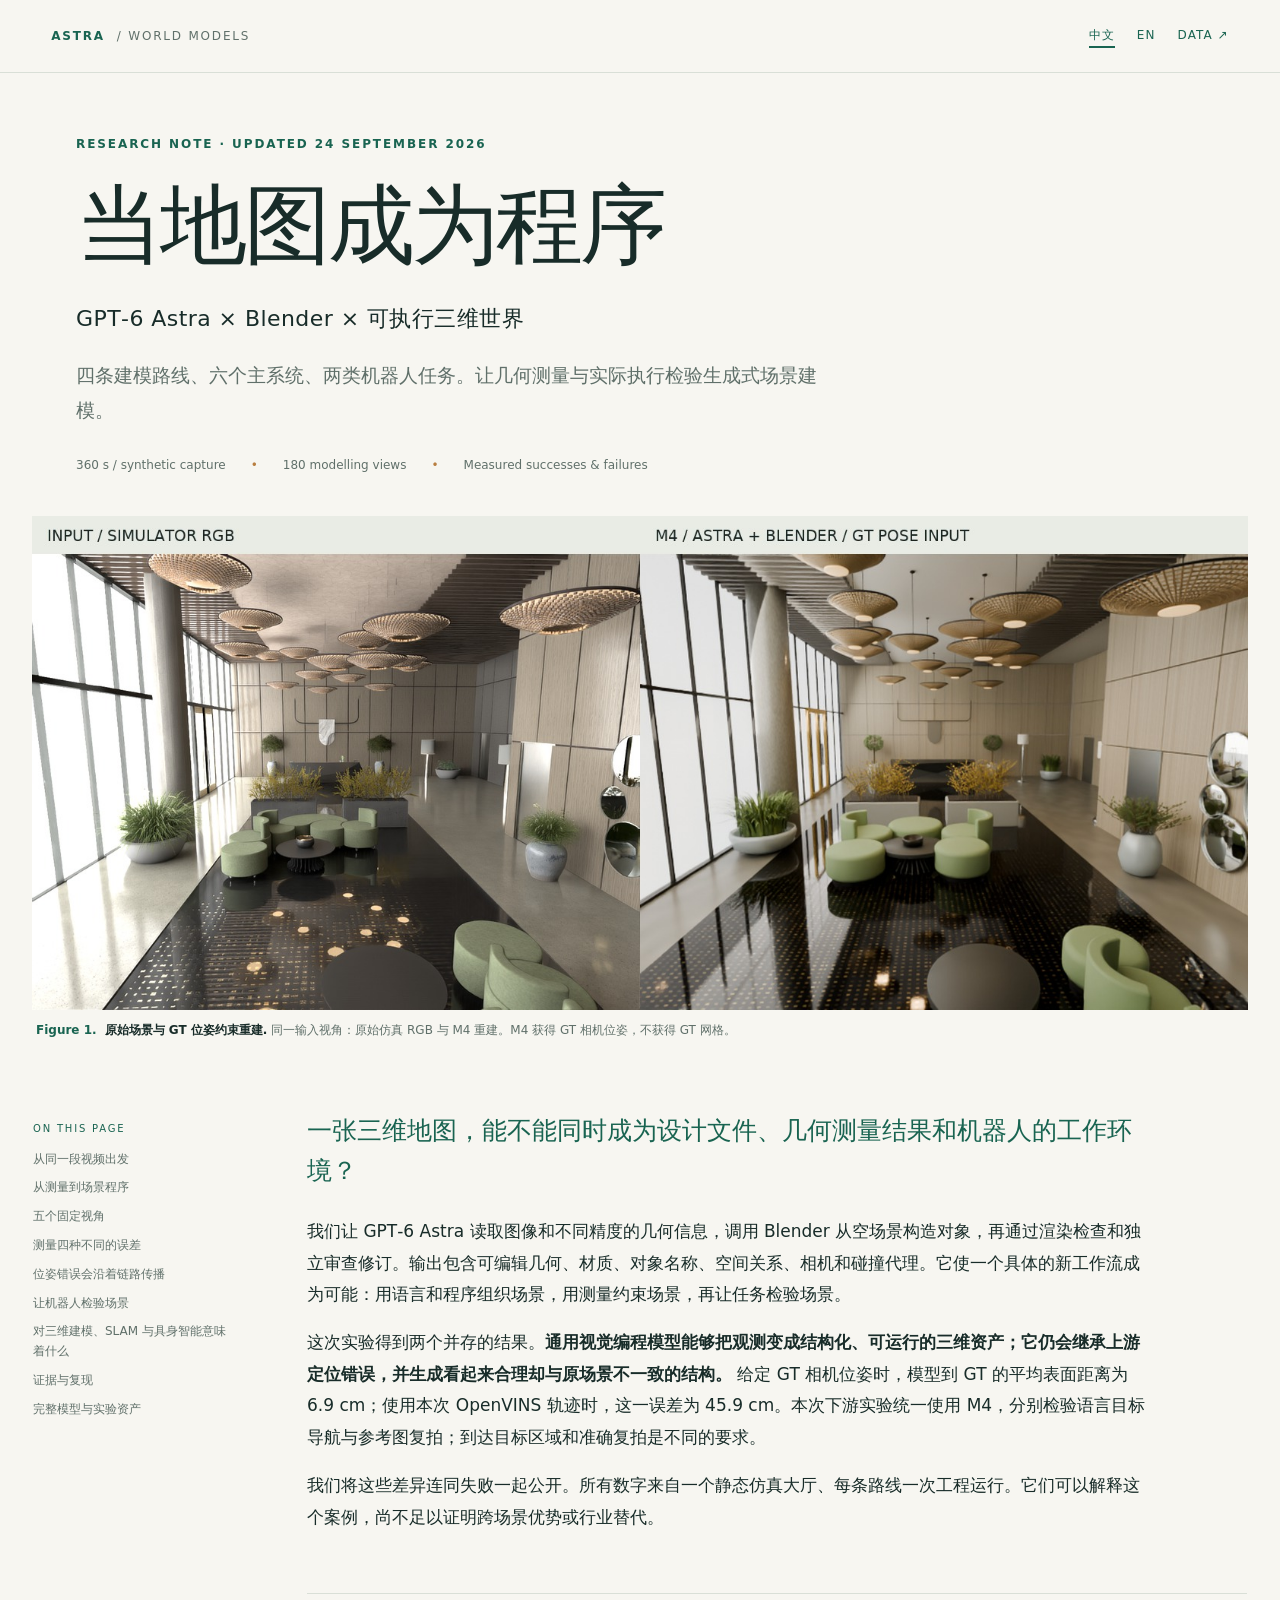
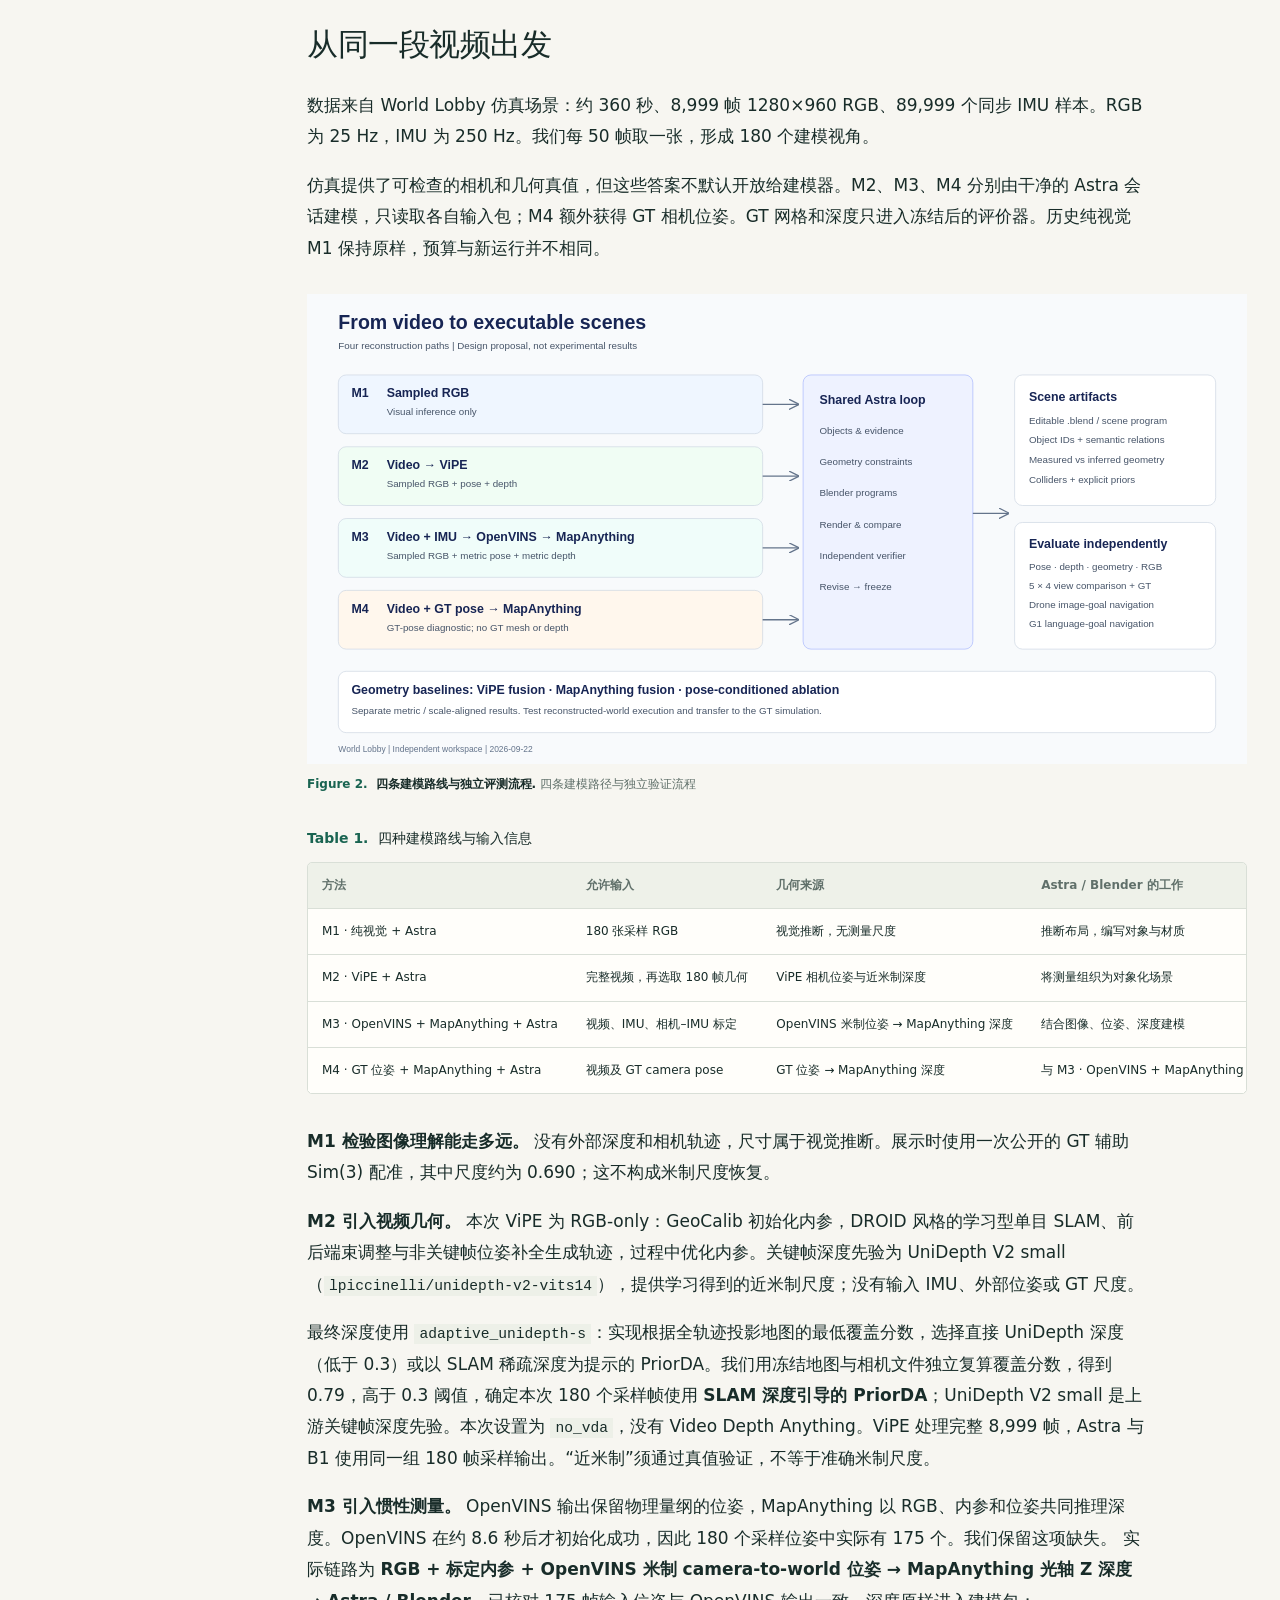
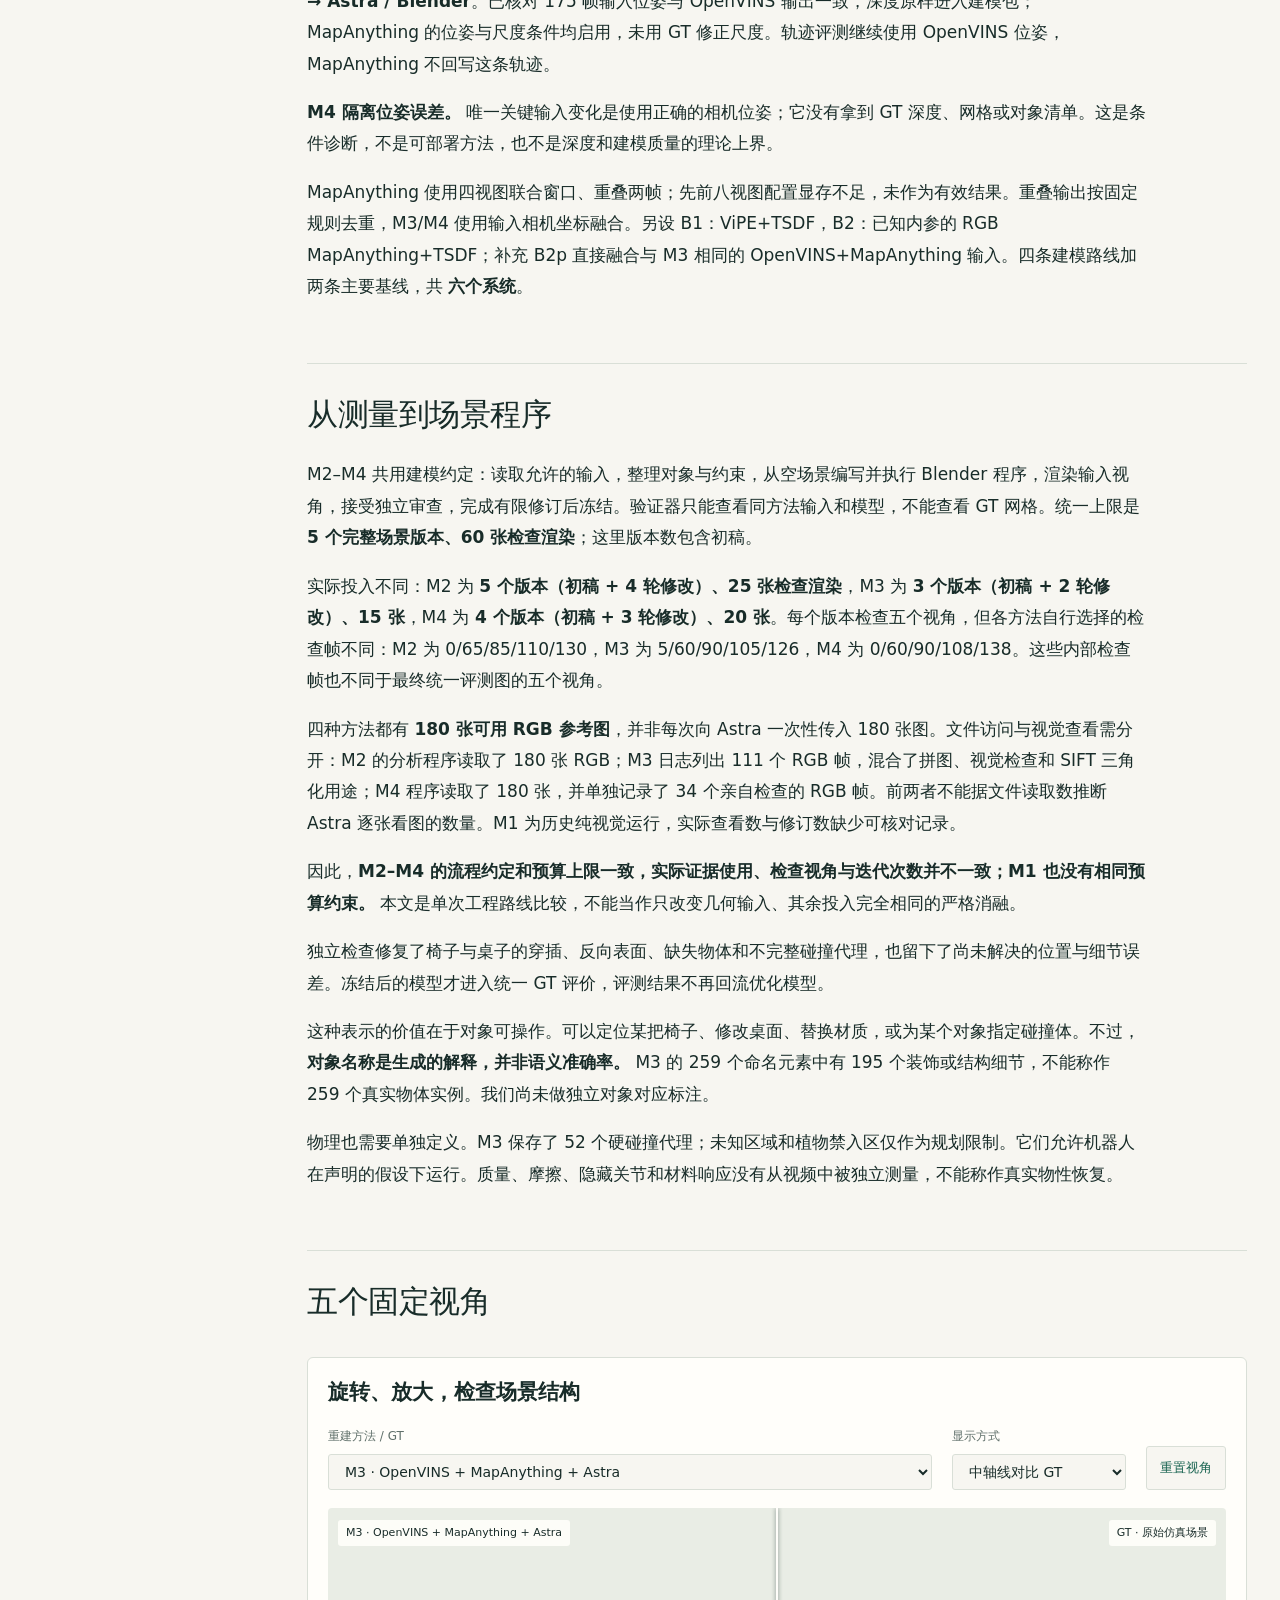
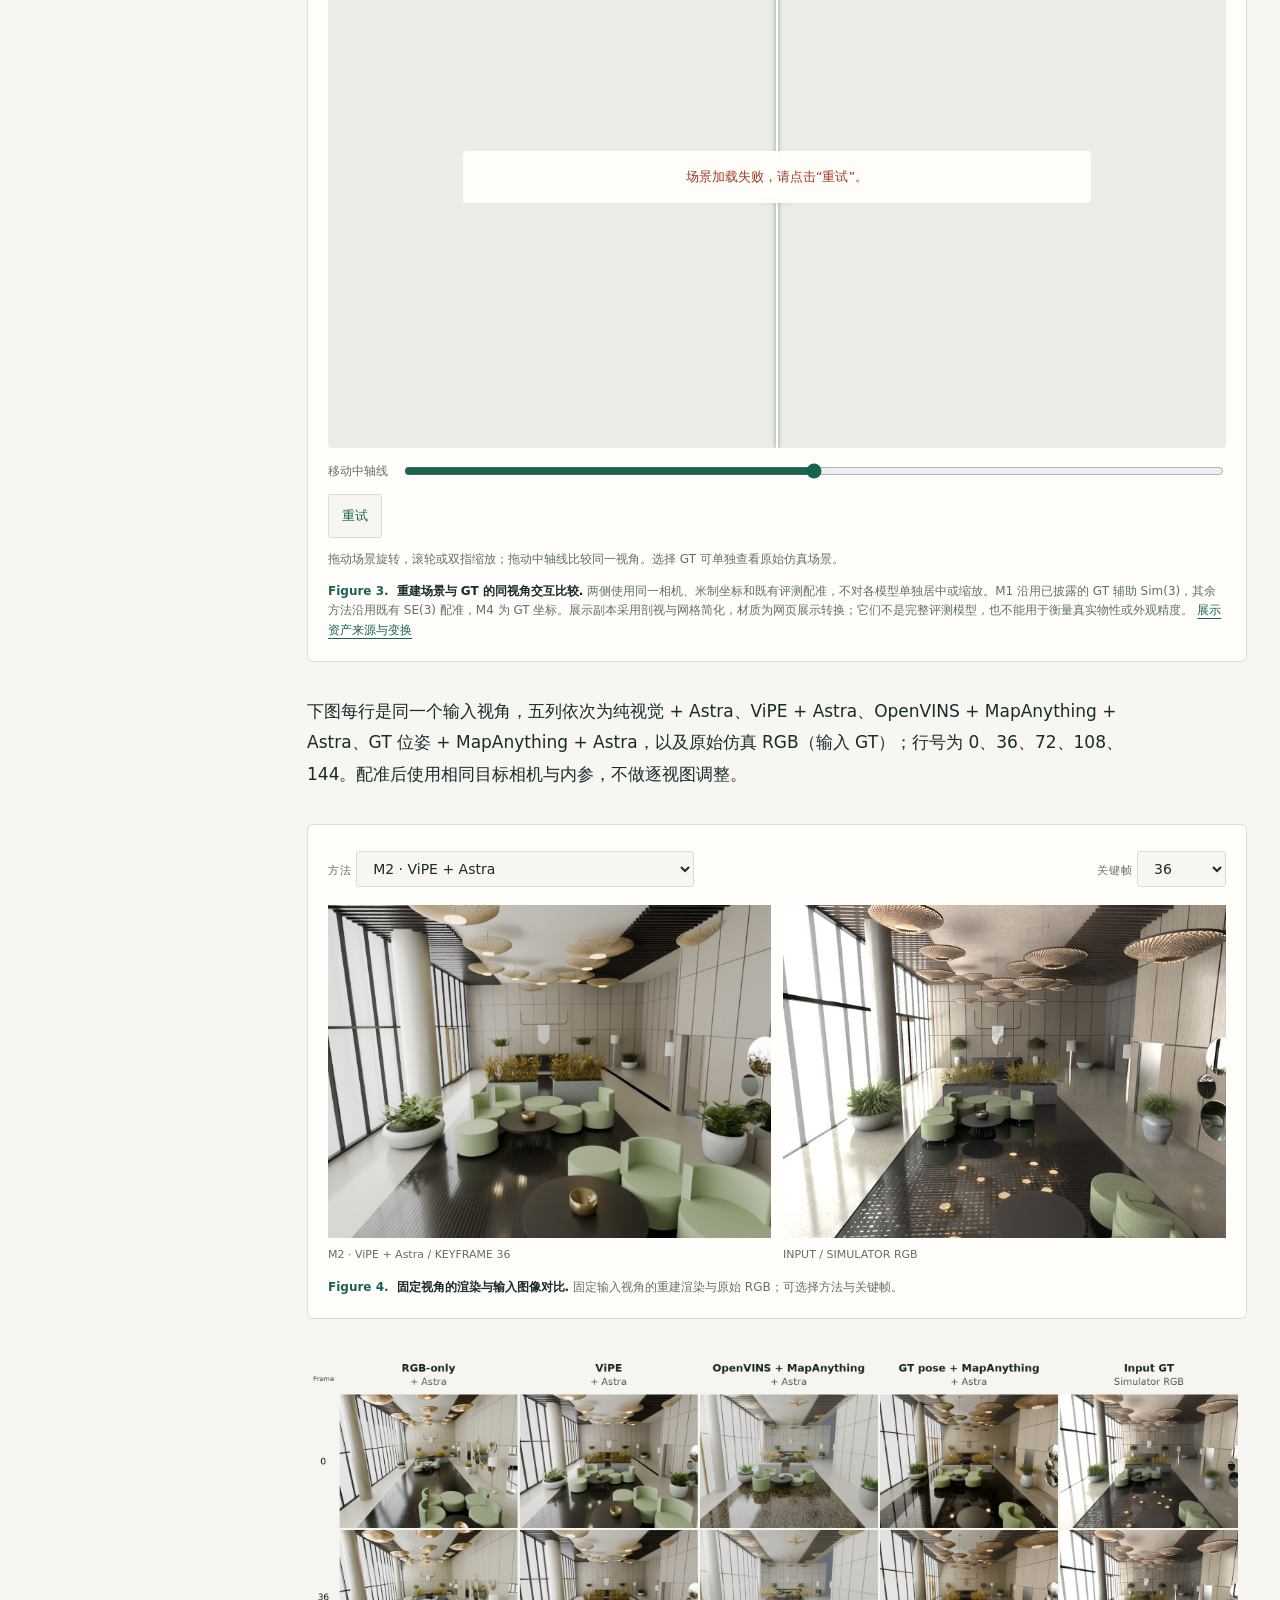
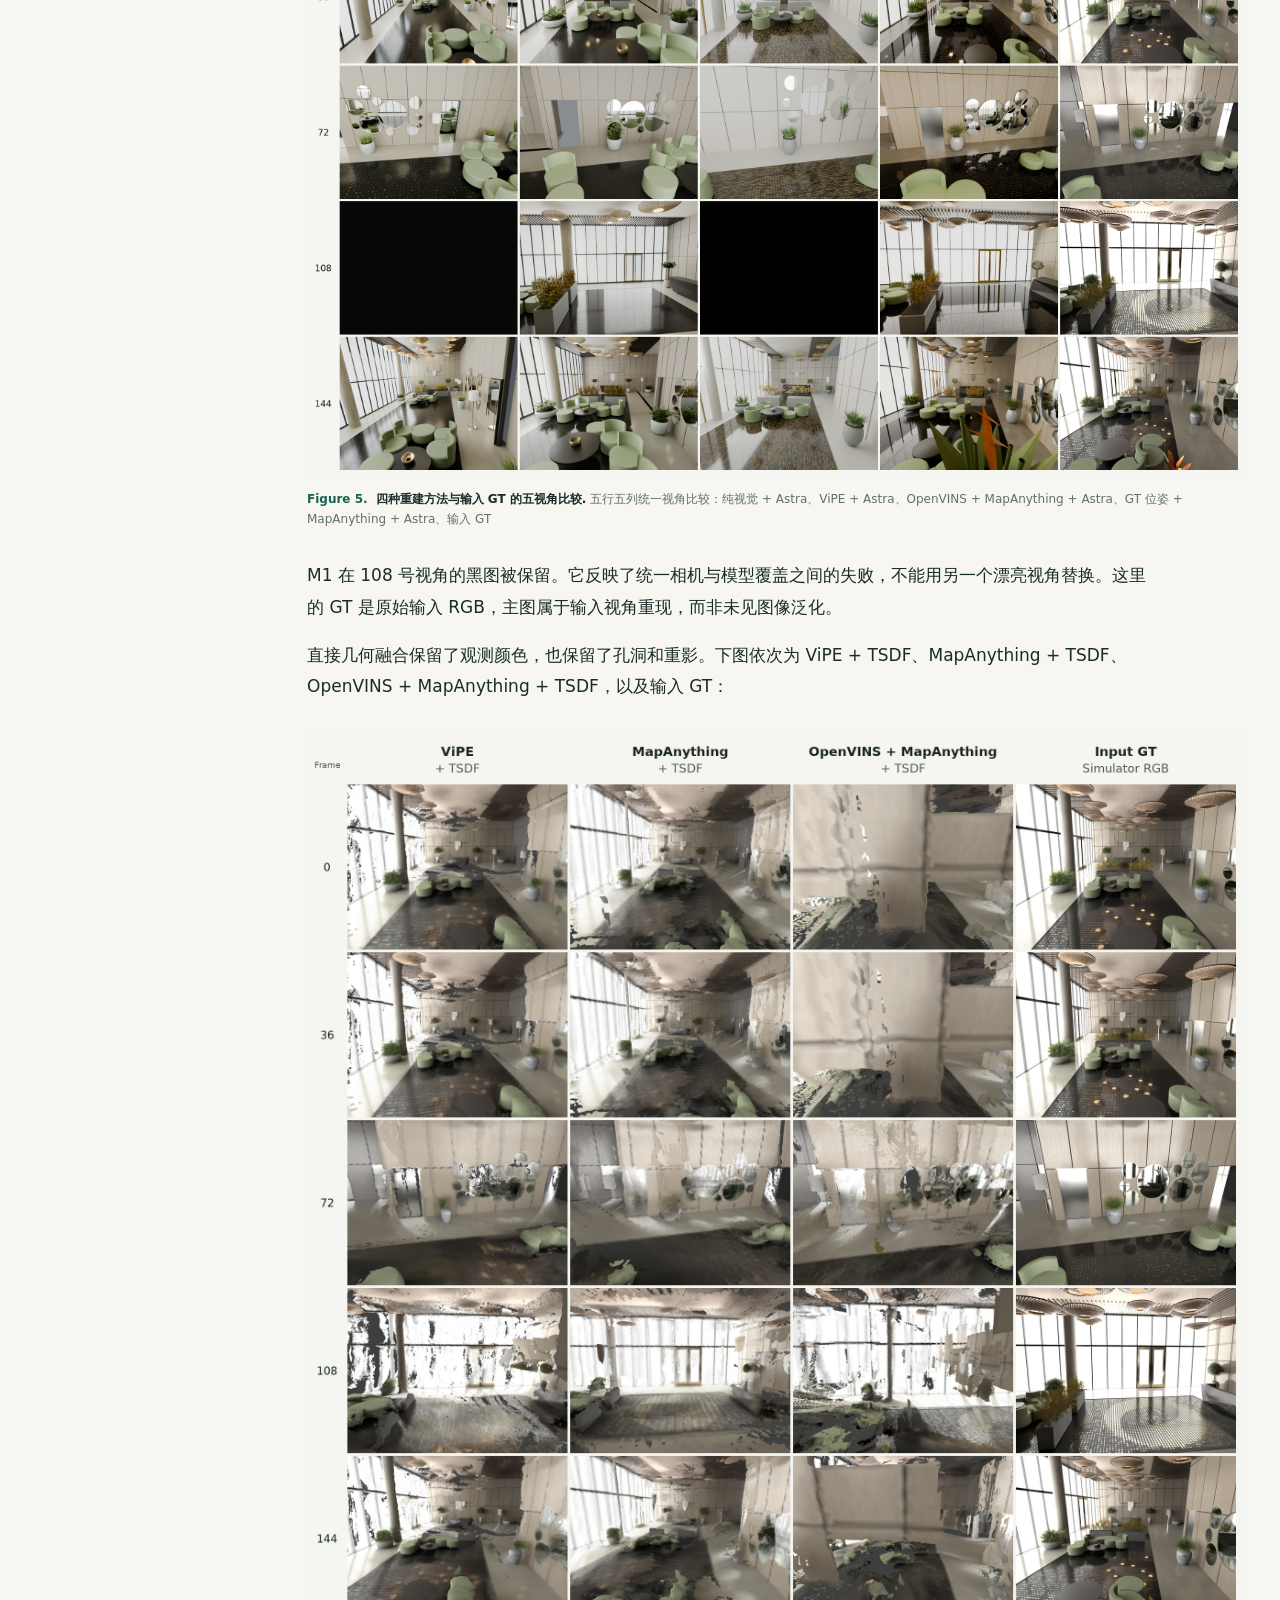
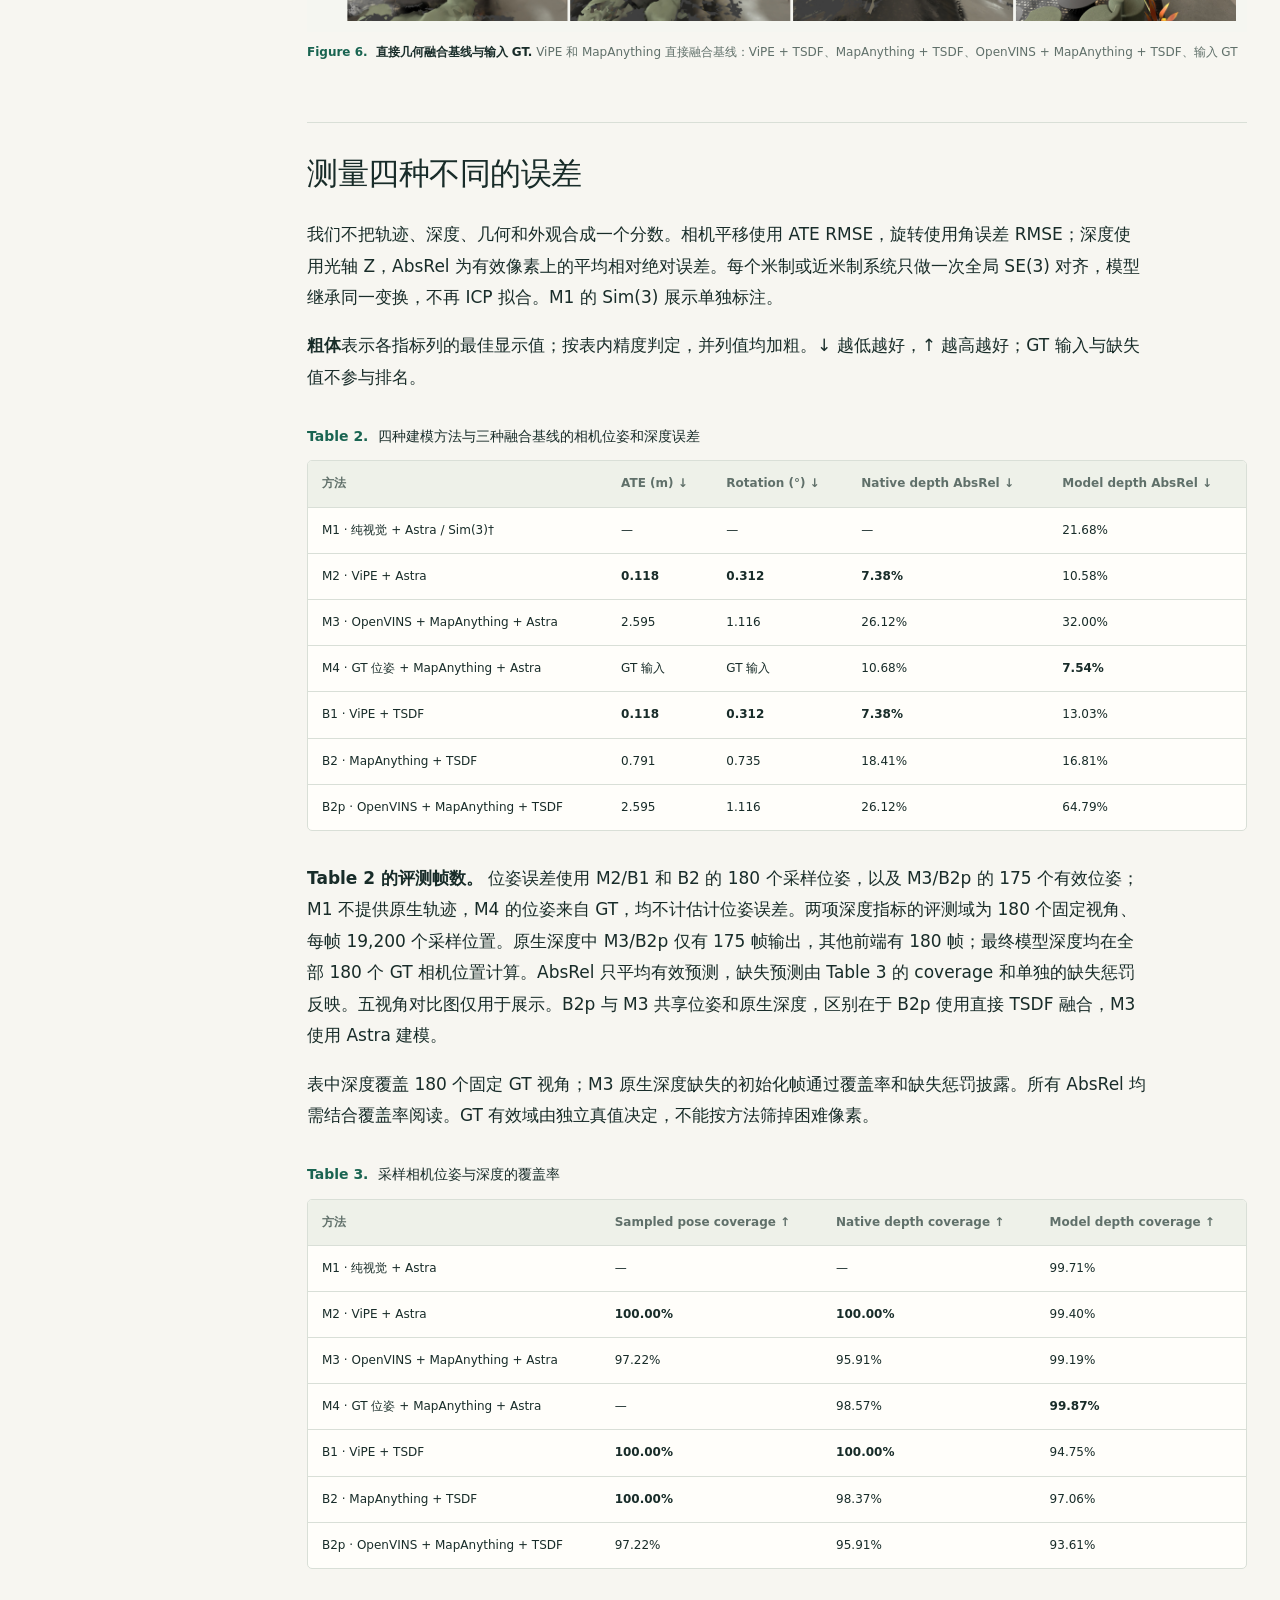
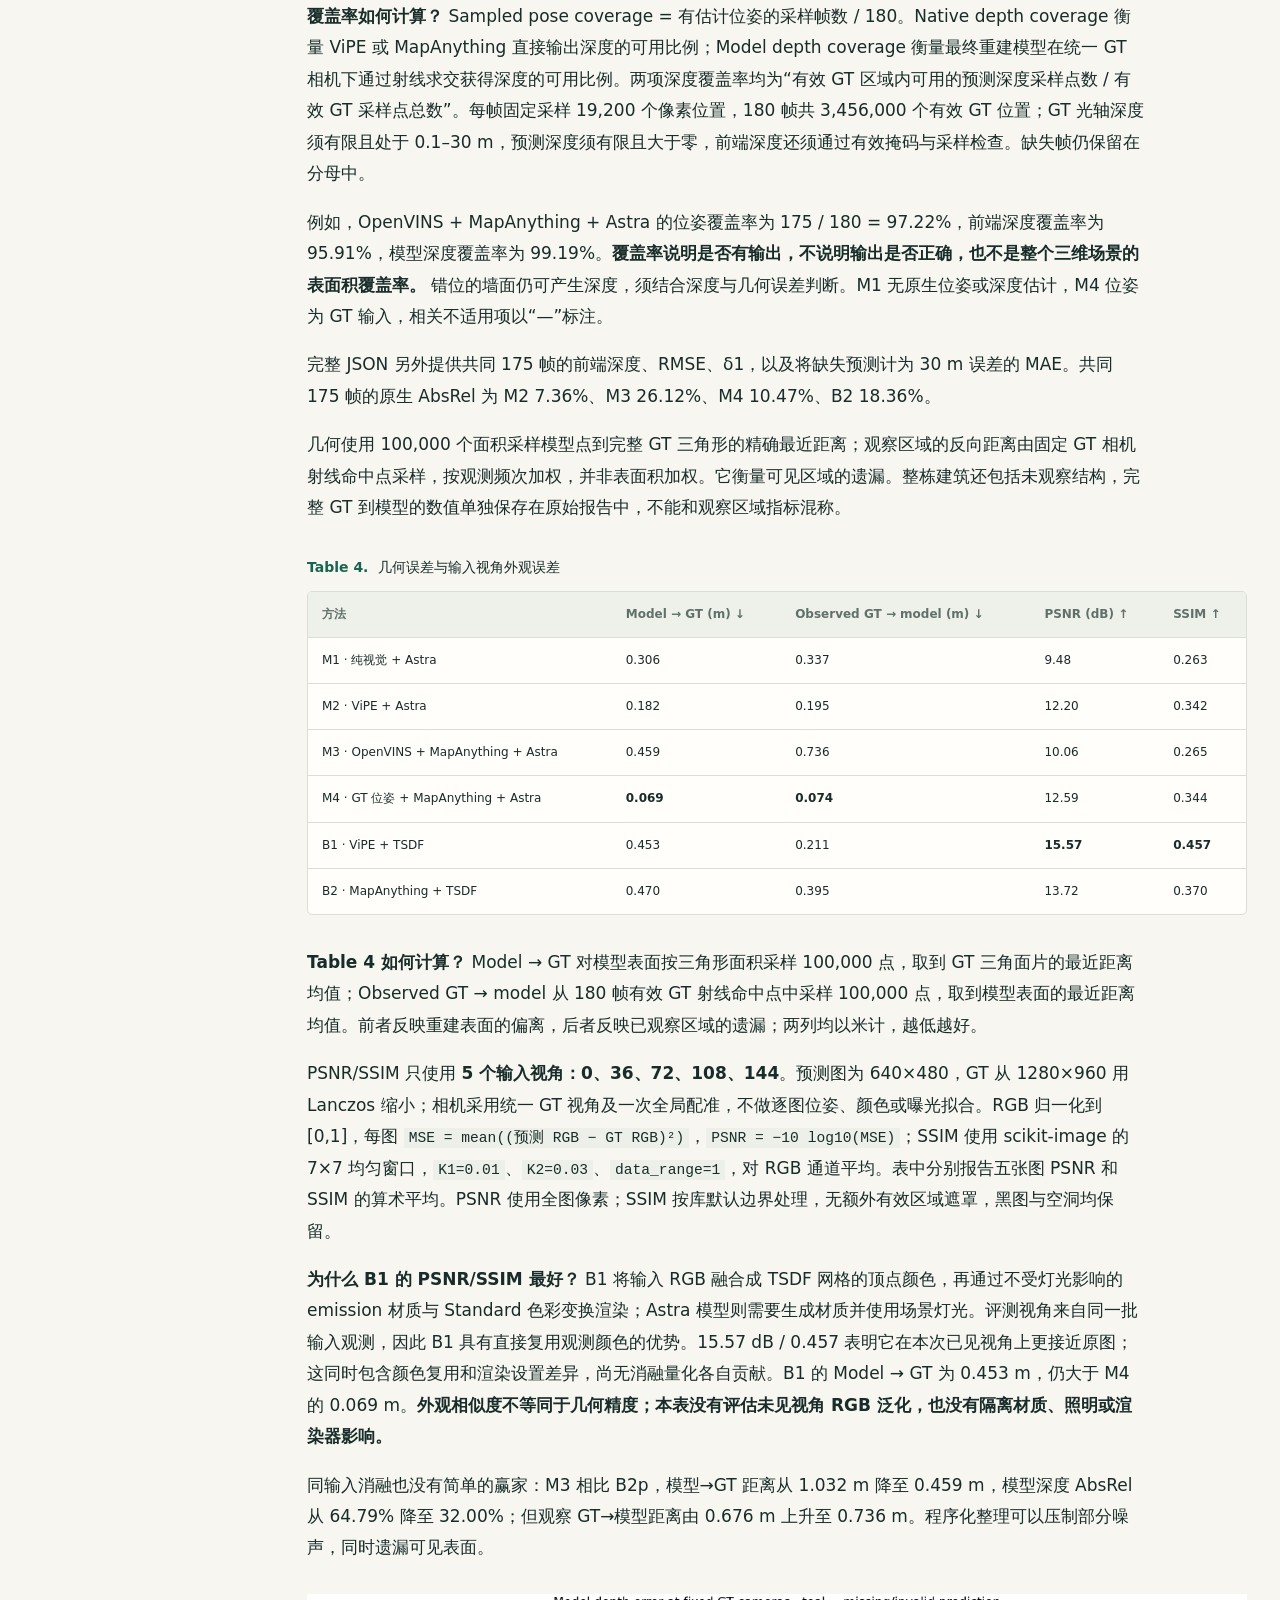
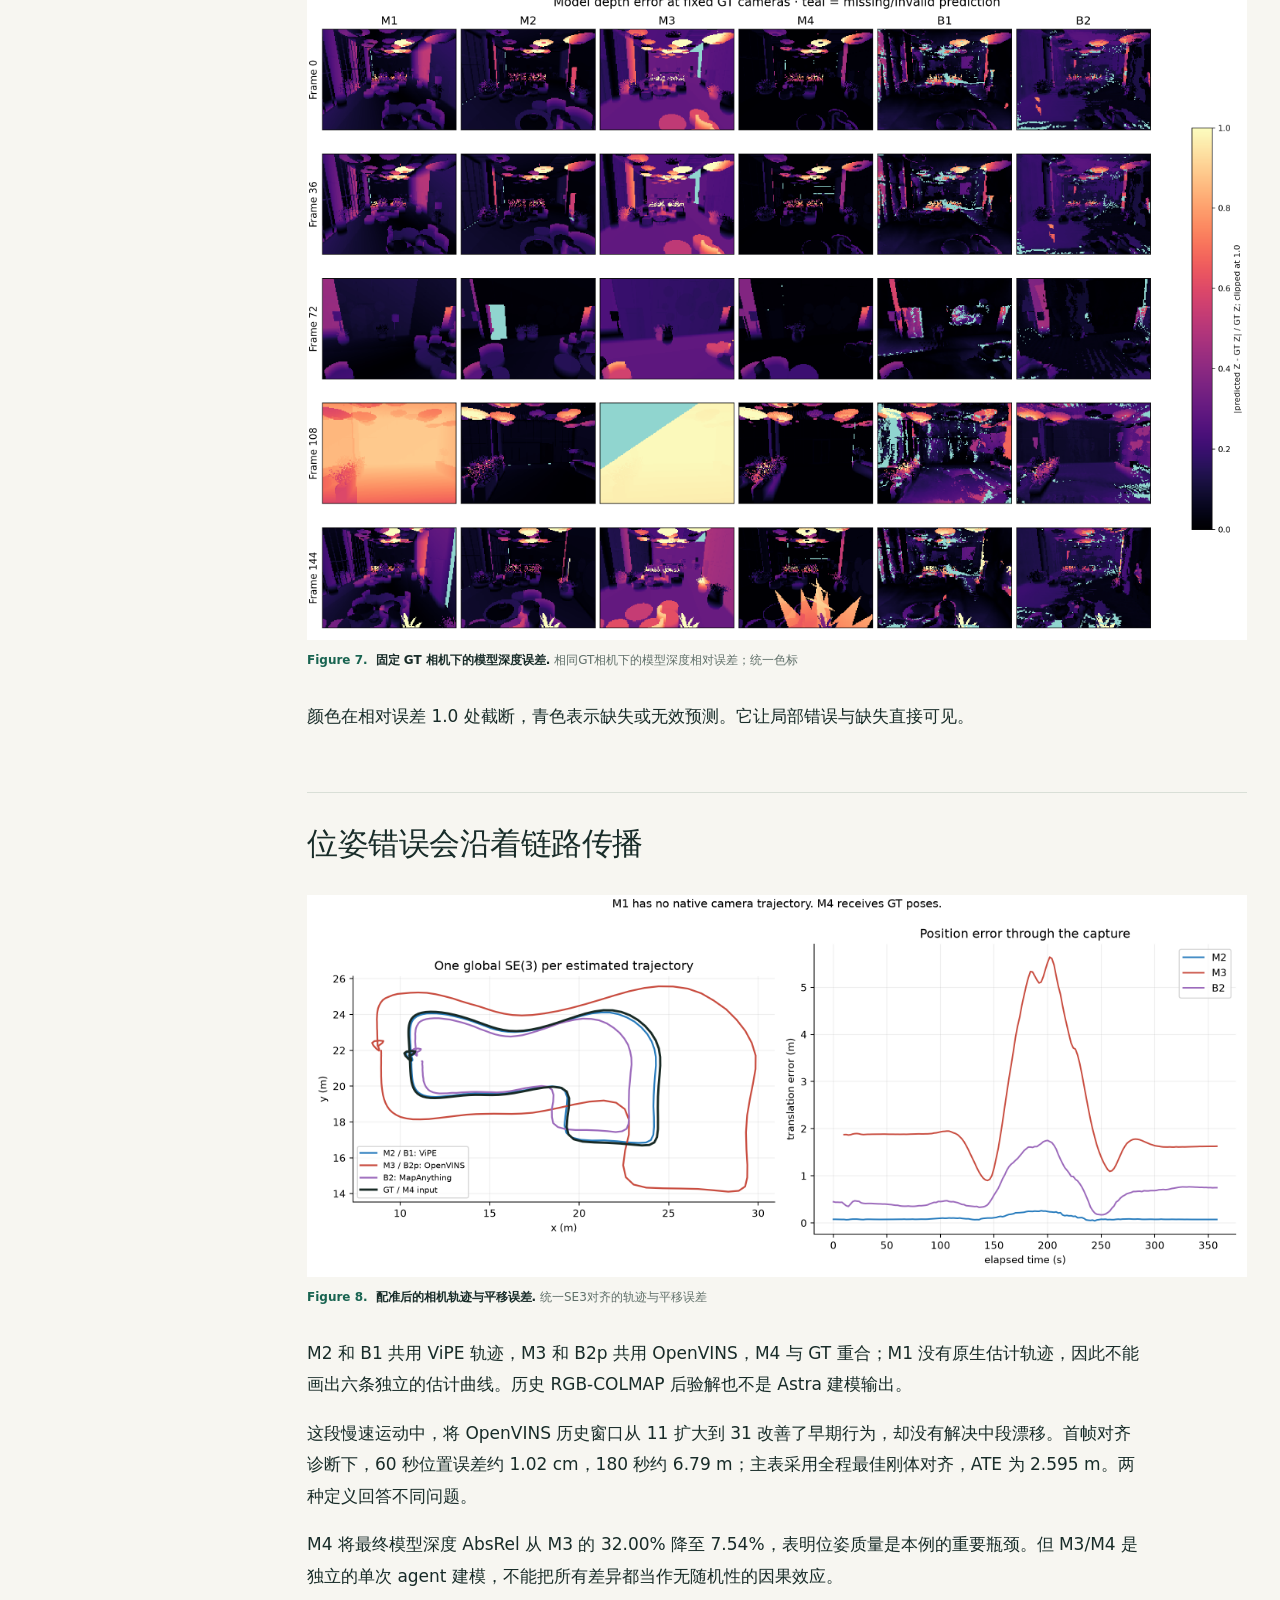
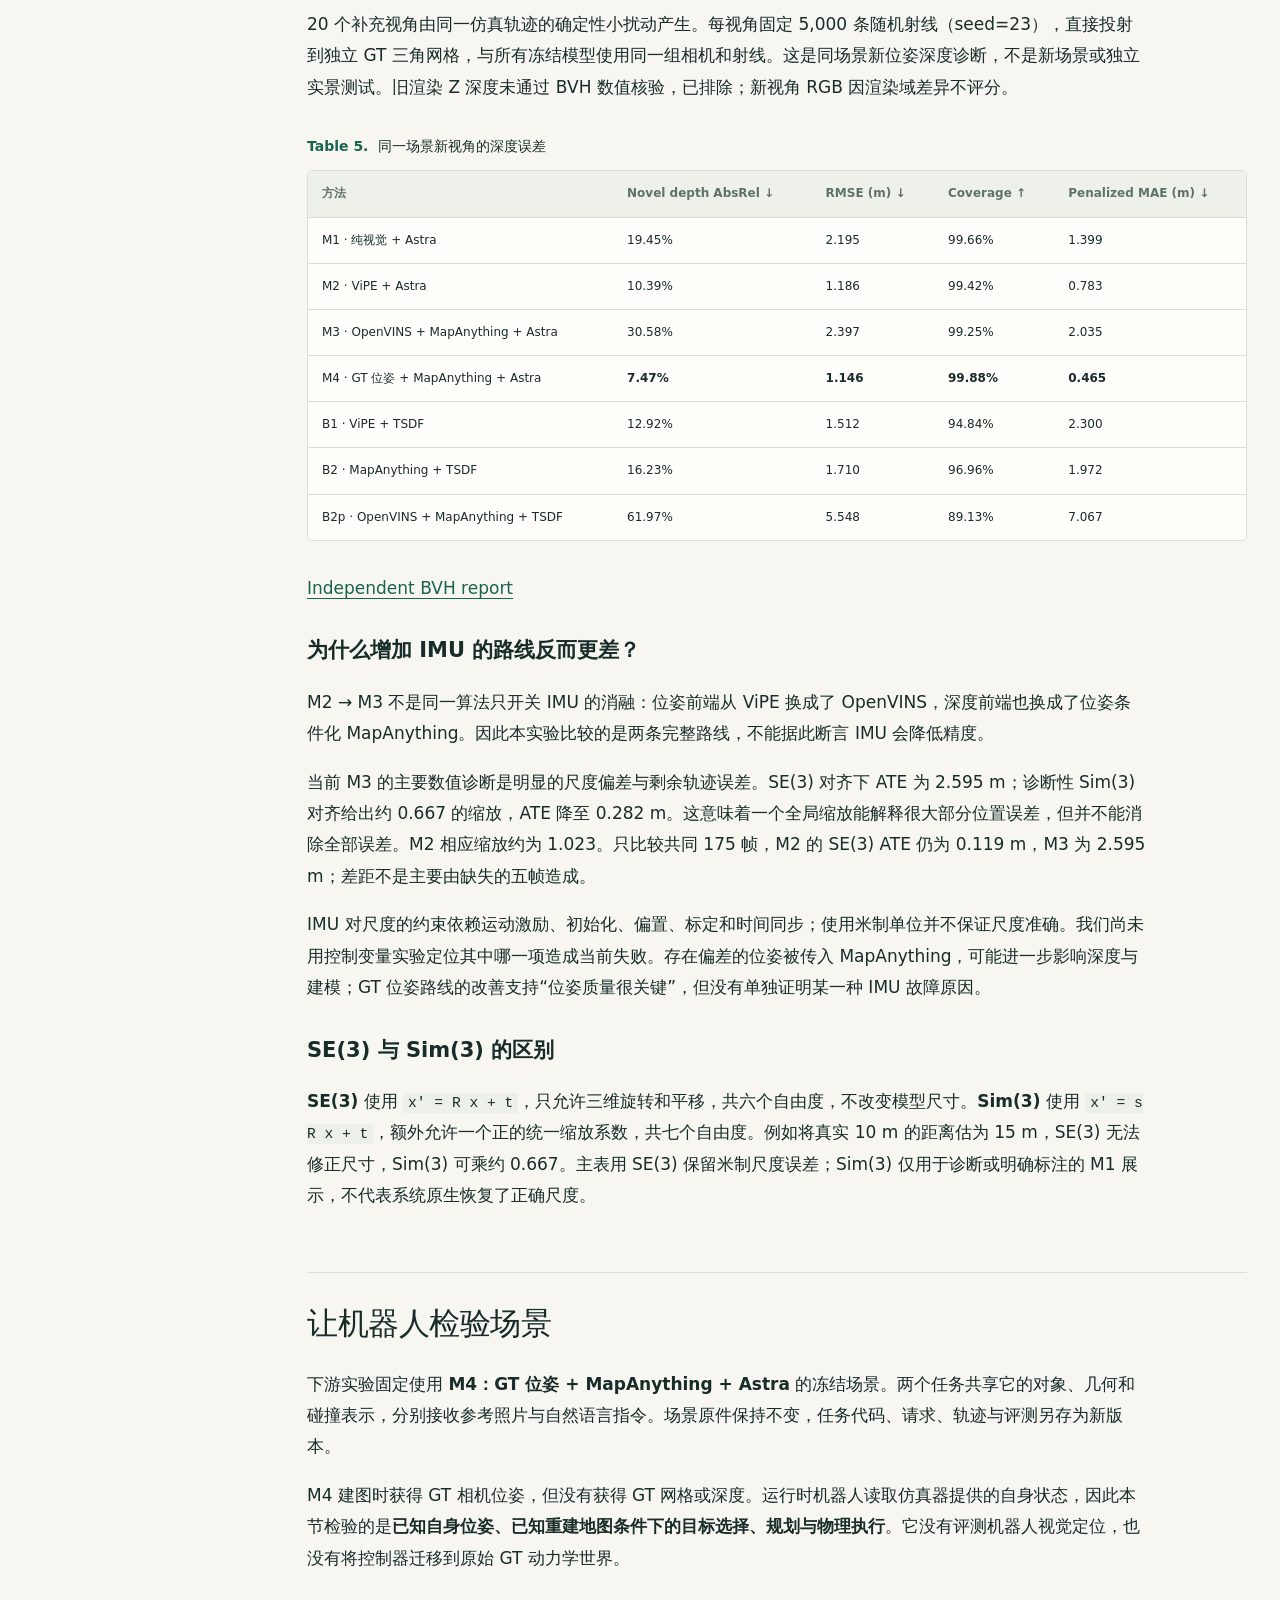
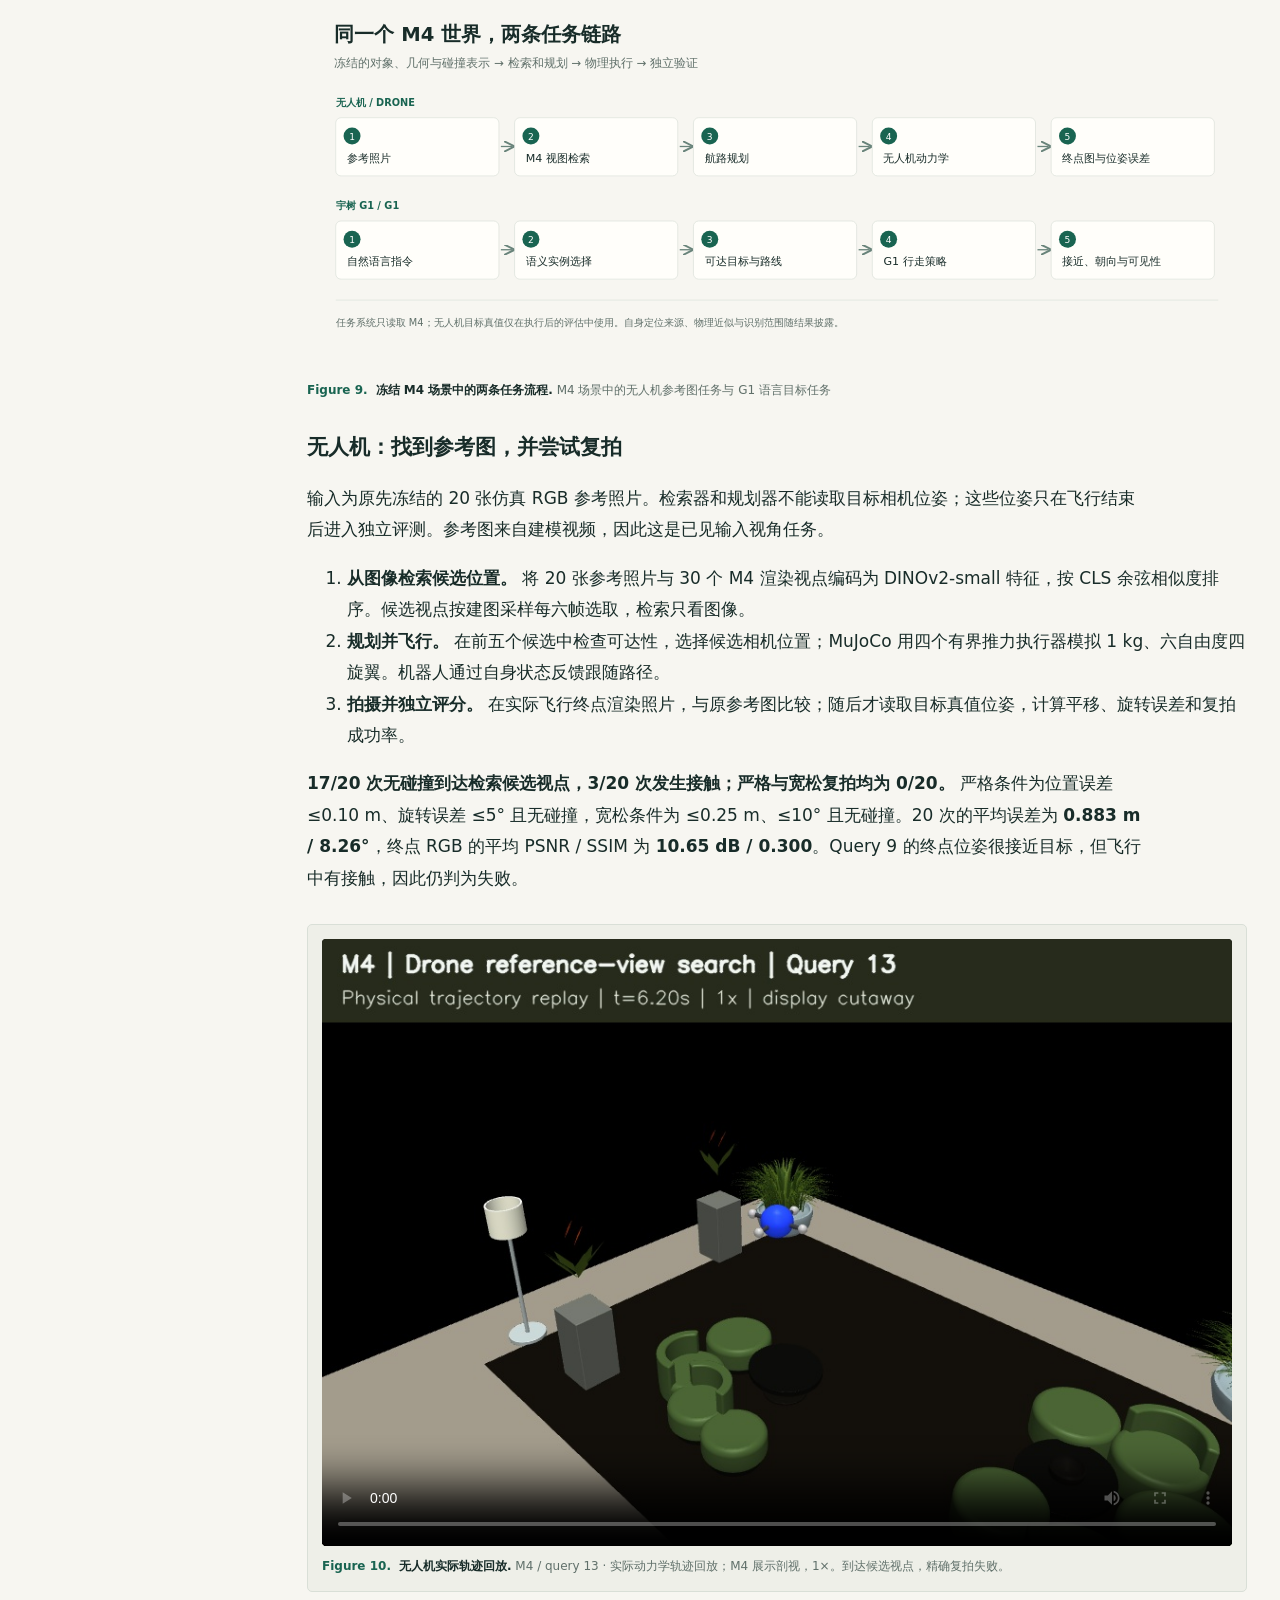
==== commit adaac56d: "Highlight best table metrics and name every reconstruction method" ====
--- a/index.html
+++ b/index.html
@@ -19,28 +19,28 @@
 </thead>
 <tbody>
 <tr>
-<td>M1 纯视觉</td>
+<td>M1 · 纯视觉 + Astra</td>
 <td>180 张采样 RGB</td>
 <td>视觉推断，无测量尺度</td>
 <td>推断布局，编写对象与材质</td>
 </tr>
 <tr>
-<td>M2 ViPE</td>
+<td>M2 · ViPE + Astra</td>
 <td>完整视频，再选取 180 帧几何</td>
 <td>ViPE 相机位姿与近米制深度</td>
 <td>将测量组织为对象化场景</td>
 </tr>
 <tr>
-<td>M3 惯性约束</td>
+<td>M3 · OpenVINS + MapAnything + Astra</td>
 <td>视频、IMU、相机–IMU 标定</td>
 <td>OpenVINS 米制位姿 → MapAnything 深度</td>
 <td>结合图像、位姿、深度建模</td>
 </tr>
 <tr>
-<td>M4 已知位姿</td>
+<td>M4 · GT 位姿 + MapAnything + Astra</td>
 <td>视频及 GT camera pose</td>
 <td>GT 位姿 → MapAnything 深度</td>
-<td>与 M3 相同类型的建模流程</td>
+<td>与 M3 · OpenVINS + MapAnything + Astra 相同类型的建模流程</td>
 </tr>
 </tbody>
 </table></div></figure>
@@ -66,6 +66,7 @@
 <figure id="figure-6" data-figure-number="6" aria-labelledby="figure-6-title"><a href="figures/direct_baseline_comparison.jpg"><img loading="lazy" src="figures/direct_baseline_comparison.jpg" alt="ViPE 和 MapAnything 直接融合基线：ViPE + TSDF、MapAnything + TSDF、OpenVINS + MapAnything + TSDF、输入 GT"></a><figcaption id="figure-6-title"><span class="figure-number">Figure 6.</span> <span class="figure-title">直接几何融合基线与输入 GT.</span> ViPE 和 MapAnything 直接融合基线：ViPE + TSDF、MapAnything + TSDF、OpenVINS + MapAnything + TSDF、输入 GT</figcaption></figure>
 <h2 id="_5">测量四种不同的误差</h2>
 <p>我们不把轨迹、深度、几何和外观合成一个分数。相机平移使用 ATE RMSE，旋转使用角误差 RMSE；深度使用光轴 Z，AbsRel 为有效像素上的平均相对绝对误差。每个米制或近米制系统只做一次全局 SE(3) 对齐，模型继承同一变换，不再 ICP 拟合。M1 的 Sim(3) 展示单独标注。</p>
+<p><strong>粗体</strong>表示各指标列的最佳显示值；按表内精度判定，并列值均加粗。↓ 越低越好，↑ 越高越好；GT 输入与缺失值不参与排名。</p>
 <figure class="table-figure" id="table-2"><figcaption id="table-2-title"><span class="table-number">Table 2.</span> 四种建模方法与三种融合基线的相机位姿和深度误差</figcaption><div class="table-scroll"><table aria-labelledby="table-2-title">
 <thead>
 <tr>
@@ -78,7 +79,7 @@
 </thead>
 <tbody>
 <tr>
-<td>M1 · RGB / Sim(3)†</td>
+<td>M1 · 纯视觉 + Astra / Sim(3)†</td>
 <td>—</td>
 <td>—</td>
 <td>—</td>
@@ -86,30 +87,30 @@
 </tr>
 <tr>
 <td>M2 · ViPE + Astra</td>
-<td>0.118</td>
-<td>0.312</td>
-<td>7.38%</td>
+<td><strong>0.118</strong></td>
+<td><strong>0.312</strong></td>
+<td><strong>7.38%</strong></td>
 <td>10.58%</td>
 </tr>
 <tr>
-<td>M3 · VIO + MapAnything + Astra</td>
+<td>M3 · OpenVINS + MapAnything + Astra</td>
 <td>2.595</td>
 <td>1.116</td>
 <td>26.12%</td>
 <td>32.00%</td>
 </tr>
 <tr>
-<td>M4 · GT pose + MapAnything + Astra</td>
+<td>M4 · GT 位姿 + MapAnything + Astra</td>
 <td>GT 输入</td>
 <td>GT 输入</td>
 <td>10.68%</td>
-<td>7.54%</td>
+<td><strong>7.54%</strong></td>
 </tr>
 <tr>
 <td>B1 · ViPE + TSDF</td>
-<td>0.118</td>
-<td>0.312</td>
-<td>7.38%</td>
+<td><strong>0.118</strong></td>
+<td><strong>0.312</strong></td>
+<td><strong>7.38%</strong></td>
 <td>13.03%</td>
 </tr>
 <tr>
@@ -134,50 +135,50 @@
 <thead>
 <tr>
 <th>方法</th>
-<th>Sampled pose coverage</th>
-<th>Native depth coverage</th>
-<th>Model depth coverage</th>
-</tr>
-</thead>
-<tbody>
-<tr>
-<td>M1</td>
+<th>Sampled pose coverage ↑</th>
+<th>Native depth coverage ↑</th>
+<th>Model depth coverage ↑</th>
+</tr>
+</thead>
+<tbody>
+<tr>
+<td>M1 · 纯视觉 + Astra</td>
 <td>—</td>
 <td>—</td>
 <td>99.71%</td>
 </tr>
 <tr>
-<td>M2</td>
-<td>100.00%</td>
-<td>100.00%</td>
+<td>M2 · ViPE + Astra</td>
+<td><strong>100.00%</strong></td>
+<td><strong>100.00%</strong></td>
 <td>99.40%</td>
 </tr>
 <tr>
-<td>M3</td>
+<td>M3 · OpenVINS + MapAnything + Astra</td>
 <td>97.22%</td>
 <td>95.91%</td>
 <td>99.19%</td>
 </tr>
 <tr>
-<td>M4</td>
+<td>M4 · GT 位姿 + MapAnything + Astra</td>
 <td>—</td>
 <td>98.57%</td>
-<td>99.87%</td>
-</tr>
-<tr>
-<td>B1</td>
-<td>100.00%</td>
-<td>100.00%</td>
+<td><strong>99.87%</strong></td>
+</tr>
+<tr>
+<td>B1 · ViPE + TSDF</td>
+<td><strong>100.00%</strong></td>
+<td><strong>100.00%</strong></td>
 <td>94.75%</td>
 </tr>
 <tr>
-<td>B2</td>
-<td>100.00%</td>
+<td>B2 · MapAnything + TSDF</td>
+<td><strong>100.00%</strong></td>
 <td>98.37%</td>
 <td>97.06%</td>
 </tr>
 <tr>
-<td>B2p</td>
+<td>B2p · OpenVINS + MapAnything + TSDF</td>
 <td>97.22%</td>
 <td>95.91%</td>
 <td>93.61%</td>
@@ -200,42 +201,42 @@
 </thead>
 <tbody>
 <tr>
-<td>M1</td>
+<td>M1 · 纯视觉 + Astra</td>
 <td>0.306</td>
 <td>0.337</td>
 <td>9.48</td>
 <td>0.263</td>
 </tr>
 <tr>
-<td>M2</td>
+<td>M2 · ViPE + Astra</td>
 <td>0.182</td>
 <td>0.195</td>
 <td>12.20</td>
 <td>0.342</td>
 </tr>
 <tr>
-<td>M3</td>
+<td>M3 · OpenVINS + MapAnything + Astra</td>
 <td>0.459</td>
 <td>0.736</td>
 <td>10.06</td>
 <td>0.265</td>
 </tr>
 <tr>
-<td>M4</td>
-<td>0.069</td>
-<td>0.074</td>
+<td>M4 · GT 位姿 + MapAnything + Astra</td>
+<td><strong>0.069</strong></td>
+<td><strong>0.074</strong></td>
 <td>12.59</td>
 <td>0.344</td>
 </tr>
 <tr>
-<td>B1</td>
+<td>B1 · ViPE + TSDF</td>
 <td>0.453</td>
 <td>0.211</td>
-<td>15.57</td>
-<td>0.457</td>
-</tr>
-<tr>
-<td>B2</td>
+<td><strong>15.57</strong></td>
+<td><strong>0.457</strong></td>
+</tr>
+<tr>
+<td>B2 · MapAnything + TSDF</td>
 <td>0.470</td>
 <td>0.395</td>
 <td>13.72</td>
@@ -258,58 +259,58 @@
 <figure class="table-figure" id="table-5"><figcaption id="table-5-title"><span class="table-number">Table 5.</span> 同一场景新视角的深度误差</figcaption><div class="table-scroll"><table aria-labelledby="table-5-title">
 <thead>
 <tr>
-<th>System</th>
+<th>方法</th>
 <th>Novel depth AbsRel ↓</th>
 <th>RMSE (m) ↓</th>
-<th>Coverage</th>
+<th>Coverage ↑</th>
 <th>Penalized MAE (m) ↓</th>
 </tr>
 </thead>
 <tbody>
 <tr>
-<td>M1</td>
+<td>M1 · 纯视觉 + Astra</td>
 <td>19.45%</td>
 <td>2.195</td>
 <td>99.66%</td>
 <td>1.399</td>
 </tr>
 <tr>
-<td>M2</td>
+<td>M2 · ViPE + Astra</td>
 <td>10.39%</td>
 <td>1.186</td>
 <td>99.42%</td>
 <td>0.783</td>
 </tr>
 <tr>
-<td>M3</td>
+<td>M3 · OpenVINS + MapAnything + Astra</td>
 <td>30.58%</td>
 <td>2.397</td>
 <td>99.25%</td>
 <td>2.035</td>
 </tr>
 <tr>
-<td>M4</td>
-<td>7.47%</td>
-<td>1.146</td>
-<td>99.88%</td>
-<td>0.465</td>
-</tr>
-<tr>
-<td>B1</td>
+<td>M4 · GT 位姿 + MapAnything + Astra</td>
+<td><strong>7.47%</strong></td>
+<td><strong>1.146</strong></td>
+<td><strong>99.88%</strong></td>
+<td><strong>0.465</strong></td>
+</tr>
+<tr>
+<td>B1 · ViPE + TSDF</td>
 <td>12.92%</td>
 <td>1.512</td>
 <td>94.84%</td>
 <td>2.300</td>
 </tr>
 <tr>
-<td>B2</td>
+<td>B2 · MapAnything + TSDF</td>
 <td>16.23%</td>
 <td>1.710</td>
 <td>96.96%</td>
 <td>1.972</td>
 </tr>
 <tr>
-<td>B2p</td>
+<td>B2p · OpenVINS + MapAnything + TSDF</td>
 <td>61.97%</td>
 <td>5.548</td>
 <td>89.13%</td>
@@ -349,7 +350,7 @@
 <p><strong>20/20 次选择正确实例并完成无碰撞导航；20/20 次通过目标可见性检查，合并成功率为 20/20。</strong> 记录轨迹的平均长度为 <strong>7.31 m</strong>，平均执行时间 <strong>22.18 s</strong>；末段接近点误差平均 <strong>0.215 m</strong>，目标朝向误差平均 <strong>3.60°</strong>。目标的采样可见面积占比为 9.72%–40.59%。下图展示五条指令各自第一个起点的结果，完整评测覆盖四个起点。</p>
 <figure id="figure-13" data-figure-number="13" aria-labelledby="figure-13-title"><a href="figures/m4_tasks/g1_comparison.jpg"><img loading="lazy" src="figures/m4_tasks/g1_comparison.jpg" alt="M4 中的语言指令、花盆目标与 G1 执行结果"></a><figcaption id="figure-13-title"><span class="figure-number">Figure 13.</span> <span class="figure-title">M4 中的花盆指令与终点可见性.</span> M4 中的语言指令、花盆目标与 G1 执行结果</figcaption></figure>
 <p>这里实现的是<strong>生成语义地图上的语言目标选择与导航</strong>：对象属性来自 M4，语言解析器支持的是上述受限表达。它没有在线视觉物体识别；评测图中的目标轮廓来自几何射线标签。可见性计入场景遮挡，未建模机器人机身的自遮挡。虚拟相机固定安装在机体坐标 [0.08, 0, 0.35] m、下俯 20°，不根据目标答案转向。可见面积用 160×120 射线网格估计对应 640×480 画面；相机取最后一条完整记录状态，距停止时刻不超过 50 ms。视频回放已记录的关节状态，采用简化着色。</p>
-<figure class="table-figure" id="table-6"><figcaption id="table-6-title"><span class="table-number">Table 6.</span> M4 场景中的下游任务结果与成功判据</figcaption><div class="table-scroll"><table aria-labelledby="table-6-title">
+<figure class="table-figure" id="table-6"><figcaption id="table-6-title"><span class="table-number">Table 6.</span> M4 · GT 位姿 + MapAnything + Astra：下游任务结果与成功判据</figcaption><div class="table-scroll"><table aria-labelledby="table-6-title">
 <thead>
 <tr>
 <th>任务</th>
@@ -381,10 +382,11 @@
 <td>宇树 G1</td>
 <td>20</td>
 <td>正确目标、无碰撞到达、朝向与可见性均通过</td>
-<td>20 / 20</td>
-</tr>
-</tbody>
-</table></div></figure>
+<td><strong>20 / 20</strong></td>
+</tr>
+</tbody>
+</table></div></figure>
+<p>不同任务与判据不作横向排名；此表仅将达到满分的成功数加粗，试验数和阈值不参与排名。</p>
 <p><strong>适用范围。</strong> 两个任务只验证这一重建场景内的能力。障碍物碰撞体采用保守包围盒，质量和摩擦等参数是仿真假设；没有在原始 GT 世界中重跑动力学，也没有部署真实机器人。旧 M3 实验仍保留在复现包中，不与本次不同协议的结果作受控优劣比较。</p>
 <p><a href="results/evaluation/tasks/m4_downstream_20260924/report.json">合并逐次结果</a> · <a href="results/evaluation/tasks/drone_M4_20260924/report.json">无人机指标</a> · <a href="results/evaluation/tasks/g1_M4_20260924/visibility.json">G1 遮挡与可见性</a> · <a href="docs/M4_DOWNSTREAM_20260924.md">执行与复现步骤</a> · <a href="downloads/reproduction_sources.zip">代码、指令和完整轨迹</a></p>
 <h2 id="slam">对三维建模、SLAM 与具身智能意味着什么</h2>
@@ -396,4 +398,4 @@
 <h2 id="_9">证据与复现</h2>
 <p><a href="results/final_evaluation.json">最终机器可读评测</a> · <a href="results/final_evaluation.csv">CSV 指标</a> · <a href="docs/REPRODUCIBILITY.md">复现指南</a> · <a href="references/research_sources.json">研究来源</a> · <a href="docs/PROGRESS.md">完整实验日志</a></p>
 <p>资产、方法输入和冻结模型均保留哈希；所有新工作位于独立目录，旧代码和结果作为只读来源。GT 几何来自含 0.01 比例变换的米制场景 wrapper，而非未缩放源文件。读者可从输入索引追溯到每一项输出。</p>
-<p><a href="https://developers.openai.com/api/docs/models/gpt-6-astra">GPT-6 Astra</a> · <a href="https://arxiv.org/abs/2508.10934">ViPE</a> · <a href="https://github.com/facebookresearch/map-anything">MapAnything</a> · <a href="https://docs.openvins.com/">OpenVINS</a> · <a href="https://repo-sam.inria.fr/fungraph/3d-gaussian-splatting/">3D Gaussian Splatting</a> · <a href="https://github.com/facebookresearch/vggt">VGGT</a> · <a href="https://github.com/MIT-SPARK/Hydra">Hydra</a> · <a href="https://concept-fusion.github.io/">ConceptFusion</a> · <a href="https://github.com/vlmaps/vlmaps">VLMaps</a> · <a href="https://arxiv.org/abs/2403.13064">SceneScript</a> · <a href="https://arxiv.org/abs/2406.08474">Real2Code</a> · <a href="https://github.com/allenai/Holodeck">Holodeck</a> · <a href="https://frank-zy-dou.github.io/kitchen-twin/">Lab Kitchen Twin</a> · <a href="https://github.com/LiteReality/LiteReality-Agent">LiteReality-Agent</a></p><section class="downloads"><h2 id="assets">完整模型与实验资产</h2><p>下载完整冻结模型；这里的原模型保留墙体与顶棚。页面交互模型是用于检查内部结构的展示剖视副本。</p><figure class="table-figure" id="table-7"><figcaption id="table-7-title"><span class="table-number">Table 7.</span> 完整冻结模型与下载格式</figcaption><div class="table-scroll"><table aria-labelledby="table-7-title"><thead><tr><th>METHOD</th><th>EDITABLE SCENE</th><th>PORTABLE MODEL</th></tr></thead><tbody><tr><th>M1</th><td><a href="https://huggingface.co/datasets/Ooliva/astra-world-model-blog/resolve/241d313a264a3353bcb87f9fde30f7ef8a6f5bce/models/M1/scene.blend?download=true">Blender .blend</a></td><td><a href="https://huggingface.co/datasets/Ooliva/astra-world-model-blog/resolve/241d313a264a3353bcb87f9fde30f7ef8a6f5bce/models/M1/scene.glb?download=true">GLB .glb</a></td></tr><tr><th>M2</th><td><a href="https://huggingface.co/datasets/Ooliva/astra-world-model-blog/resolve/241d313a264a3353bcb87f9fde30f7ef8a6f5bce/models/M2/scene.blend?download=true">Blender .blend</a></td><td><a href="https://huggingface.co/datasets/Ooliva/astra-world-model-blog/resolve/241d313a264a3353bcb87f9fde30f7ef8a6f5bce/models/M2/scene.glb?download=true">GLB .glb</a></td></tr><tr><th>M3</th><td><a href="https://huggingface.co/datasets/Ooliva/astra-world-model-blog/resolve/241d313a264a3353bcb87f9fde30f7ef8a6f5bce/models/M3/scene.blend?download=true">Blender .blend</a></td><td><a href="https://huggingface.co/datasets/Ooliva/astra-world-model-blog/resolve/241d313a264a3353bcb87f9fde30f7ef8a6f5bce/models/M3/scene.glb?download=true">GLB .glb</a></td></tr><tr><th>M4</th><td><a href="https://huggingface.co/datasets/Ooliva/astra-world-model-blog/resolve/241d313a264a3353bcb87f9fde30f7ef8a6f5bce/models/M4/scene.blend?download=true">Blender .blend</a></td><td><a href="https://huggingface.co/datasets/Ooliva/astra-world-model-blog/resolve/241d313a264a3353bcb87f9fde30f7ef8a6f5bce/models/M4/scene.glb?download=true">GLB .glb</a></td></tr></tbody></table></div></figure><p><a href="https://huggingface.co/datasets/Ooliva/astra-world-model-blog/tree/241d313a264a3353bcb87f9fde30f7ef8a6f5bce">Hugging Face · models, baselines, evaluations &amp; tasks</a><br><a href="https://huggingface.co/datasets/Ooliva/astra-world-model-blog/resolve/241d313a264a3353bcb87f9fde30f7ef8a6f5bce/SHA256SUMS">SHA256SUMS</a> · <a href="https://huggingface.co/datasets/Ooliva/astra-world-model-blog/resolve/241d313a264a3353bcb87f9fde30f7ef8a6f5bce/payload_manifest.json">Asset manifest</a></p><p class="caption">Frozen asset revision: <code>241d313a264a3353bcb87f9fde30f7ef8a6f5bce</code></p></section></article></main></div><footer><p>WORLD LOBBY · ASTRA / BLENDER</p><p>一次可复算的工程实验。原始结果、失败与适用边界均保留。</p><a href="article.zh.md">Markdown</a> · <a href="docs/REPRODUCIBILITY.md">Reproduction</a> · <a href="results/final_evaluation.csv">CSV</a> · <a href="downloads/reproduction_sources.zip">Code &amp; episode records</a></footer><script src="site.js"></script></body></html>+<p><a href="https://developers.openai.com/api/docs/models/gpt-6-astra">GPT-6 Astra</a> · <a href="https://arxiv.org/abs/2508.10934">ViPE</a> · <a href="https://github.com/facebookresearch/map-anything">MapAnything</a> · <a href="https://docs.openvins.com/">OpenVINS</a> · <a href="https://repo-sam.inria.fr/fungraph/3d-gaussian-splatting/">3D Gaussian Splatting</a> · <a href="https://github.com/facebookresearch/vggt">VGGT</a> · <a href="https://github.com/MIT-SPARK/Hydra">Hydra</a> · <a href="https://concept-fusion.github.io/">ConceptFusion</a> · <a href="https://github.com/vlmaps/vlmaps">VLMaps</a> · <a href="https://arxiv.org/abs/2403.13064">SceneScript</a> · <a href="https://arxiv.org/abs/2406.08474">Real2Code</a> · <a href="https://github.com/allenai/Holodeck">Holodeck</a> · <a href="https://frank-zy-dou.github.io/kitchen-twin/">Lab Kitchen Twin</a> · <a href="https://github.com/LiteReality/LiteReality-Agent">LiteReality-Agent</a></p><section class="downloads"><h2 id="assets">完整模型与实验资产</h2><p>下载完整冻结模型；这里的原模型保留墙体与顶棚。页面交互模型是用于检查内部结构的展示剖视副本。</p><figure class="table-figure" id="table-7"><figcaption id="table-7-title"><span class="table-number">Table 7.</span> 完整冻结模型与下载格式</figcaption><div class="table-scroll"><table aria-labelledby="table-7-title"><thead><tr><th>METHOD</th><th>EDITABLE SCENE</th><th>PORTABLE MODEL</th></tr></thead><tbody><tr><th>M1 · 纯视觉 + Astra</th><td><a href="https://huggingface.co/datasets/Ooliva/astra-world-model-blog/resolve/241d313a264a3353bcb87f9fde30f7ef8a6f5bce/models/M1/scene.blend?download=true">Blender .blend</a></td><td><a href="https://huggingface.co/datasets/Ooliva/astra-world-model-blog/resolve/241d313a264a3353bcb87f9fde30f7ef8a6f5bce/models/M1/scene.glb?download=true">GLB .glb</a></td></tr><tr><th>M2 · ViPE + Astra</th><td><a href="https://huggingface.co/datasets/Ooliva/astra-world-model-blog/resolve/241d313a264a3353bcb87f9fde30f7ef8a6f5bce/models/M2/scene.blend?download=true">Blender .blend</a></td><td><a href="https://huggingface.co/datasets/Ooliva/astra-world-model-blog/resolve/241d313a264a3353bcb87f9fde30f7ef8a6f5bce/models/M2/scene.glb?download=true">GLB .glb</a></td></tr><tr><th>M3 · OpenVINS + MapAnything + Astra</th><td><a href="https://huggingface.co/datasets/Ooliva/astra-world-model-blog/resolve/241d313a264a3353bcb87f9fde30f7ef8a6f5bce/models/M3/scene.blend?download=true">Blender .blend</a></td><td><a href="https://huggingface.co/datasets/Ooliva/astra-world-model-blog/resolve/241d313a264a3353bcb87f9fde30f7ef8a6f5bce/models/M3/scene.glb?download=true">GLB .glb</a></td></tr><tr><th>M4 · GT 位姿 + MapAnything + Astra</th><td><a href="https://huggingface.co/datasets/Ooliva/astra-world-model-blog/resolve/241d313a264a3353bcb87f9fde30f7ef8a6f5bce/models/M4/scene.blend?download=true">Blender .blend</a></td><td><a href="https://huggingface.co/datasets/Ooliva/astra-world-model-blog/resolve/241d313a264a3353bcb87f9fde30f7ef8a6f5bce/models/M4/scene.glb?download=true">GLB .glb</a></td></tr></tbody></table></div></figure><p><a href="https://huggingface.co/datasets/Ooliva/astra-world-model-blog/tree/241d313a264a3353bcb87f9fde30f7ef8a6f5bce">Hugging Face · models, baselines, evaluations &amp; tasks</a><br><a href="https://huggingface.co/datasets/Ooliva/astra-world-model-blog/resolve/241d313a264a3353bcb87f9fde30f7ef8a6f5bce/SHA256SUMS">SHA256SUMS</a> · <a href="https://huggingface.co/datasets/Ooliva/astra-world-model-blog/resolve/241d313a264a3353bcb87f9fde30f7ef8a6f5bce/payload_manifest.json">Asset manifest</a></p><p class="caption">Frozen asset revision: <code>241d313a264a3353bcb87f9fde30f7ef8a6f5bce</code></p></section></article></main></div><footer><p>WORLD LOBBY · ASTRA / BLENDER</p><p>一次可复算的工程实验。原始结果、失败与适用边界均保留。</p><a href="article.zh.md">Markdown</a> · <a href="docs/REPRODUCIBILITY.md">Reproduction</a> · <a href="results/final_evaluation.csv">CSV</a> · <a href="downloads/reproduction_sources.zip">Code &amp; episode records</a></footer><script src="site.js"></script></body></html>
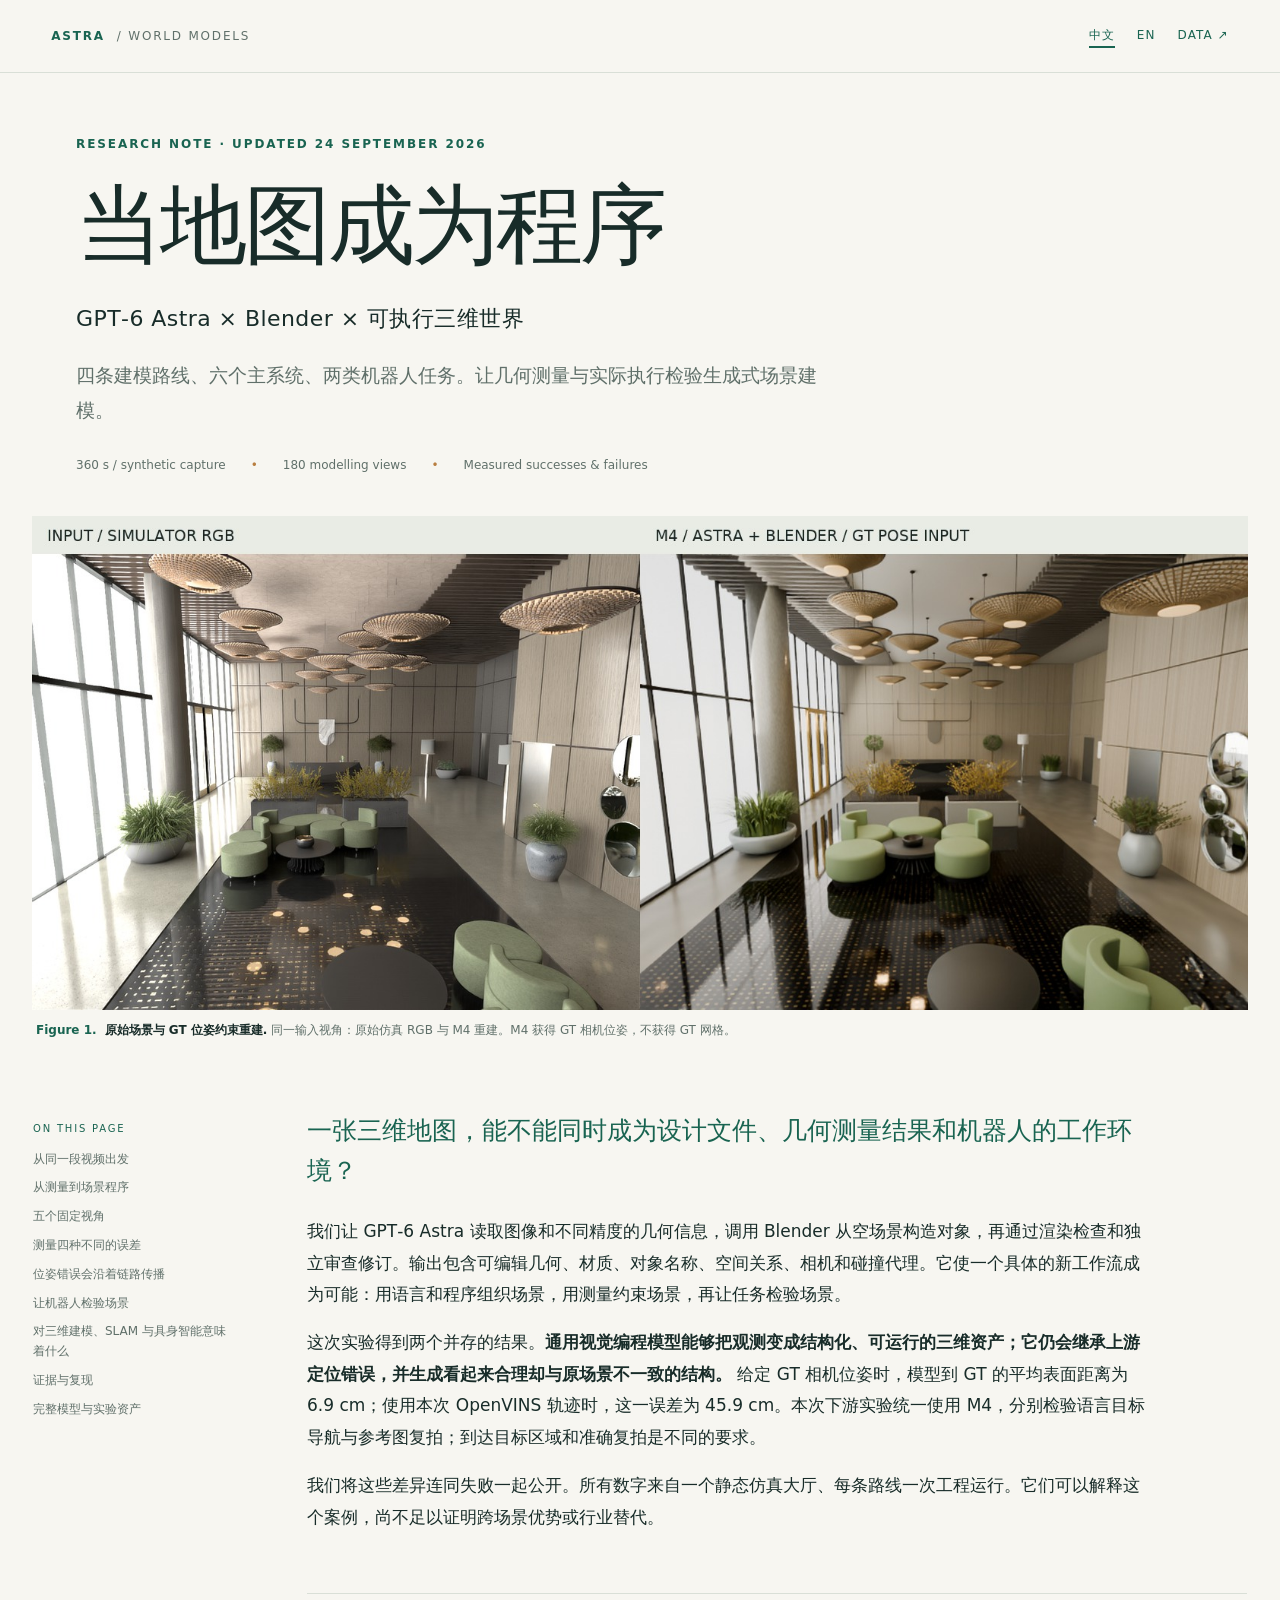
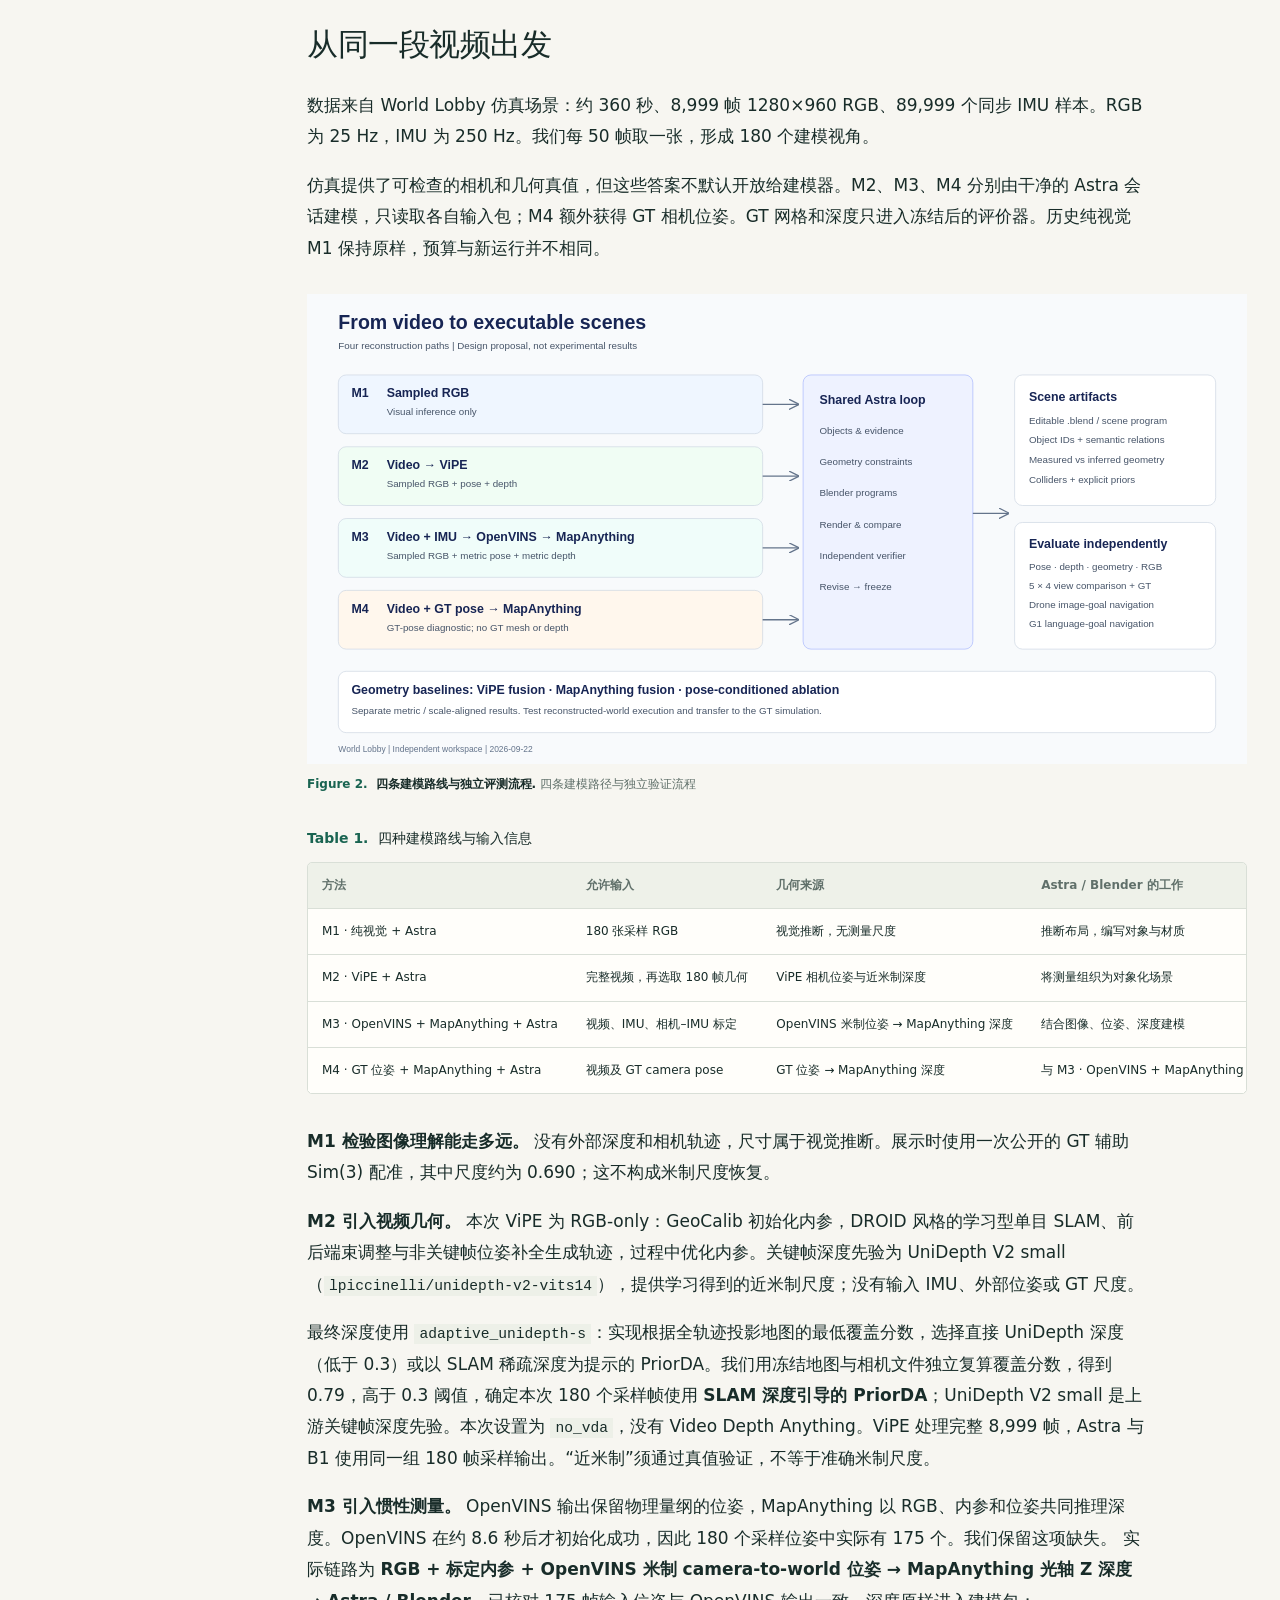
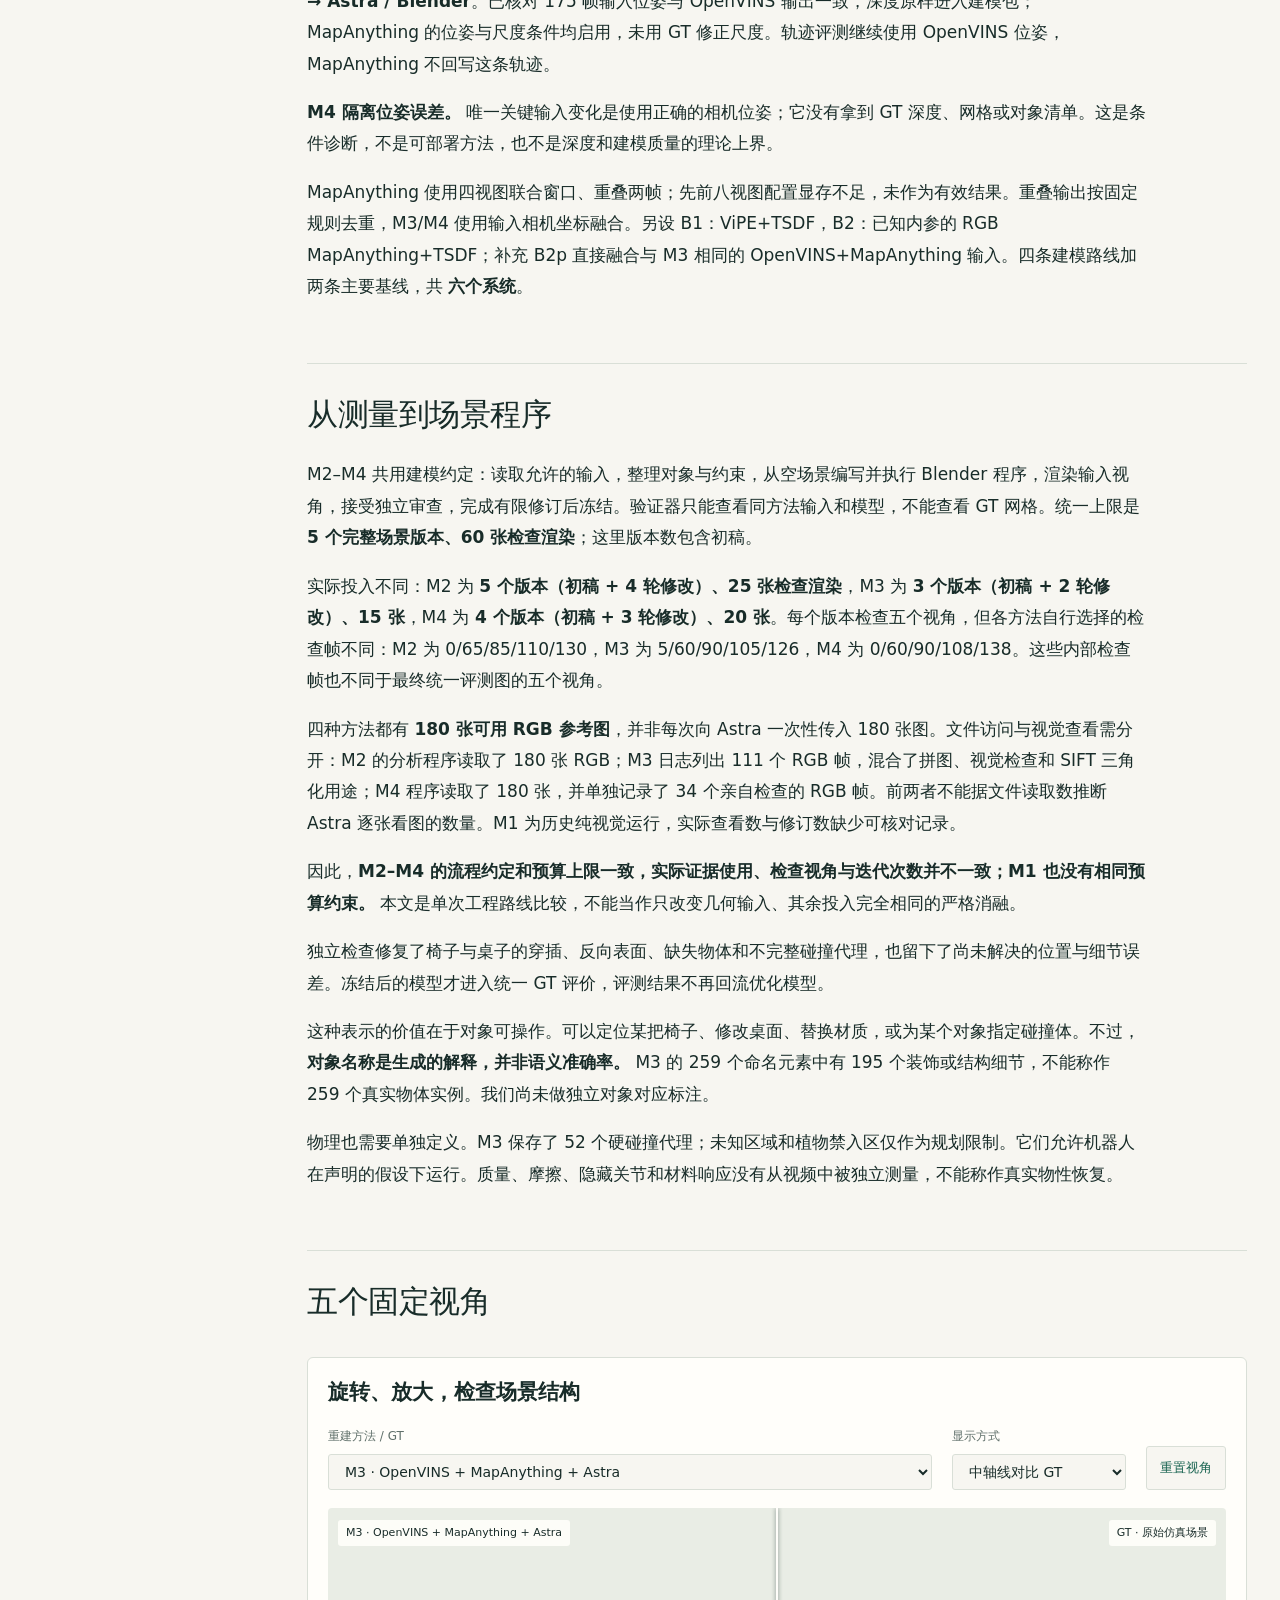
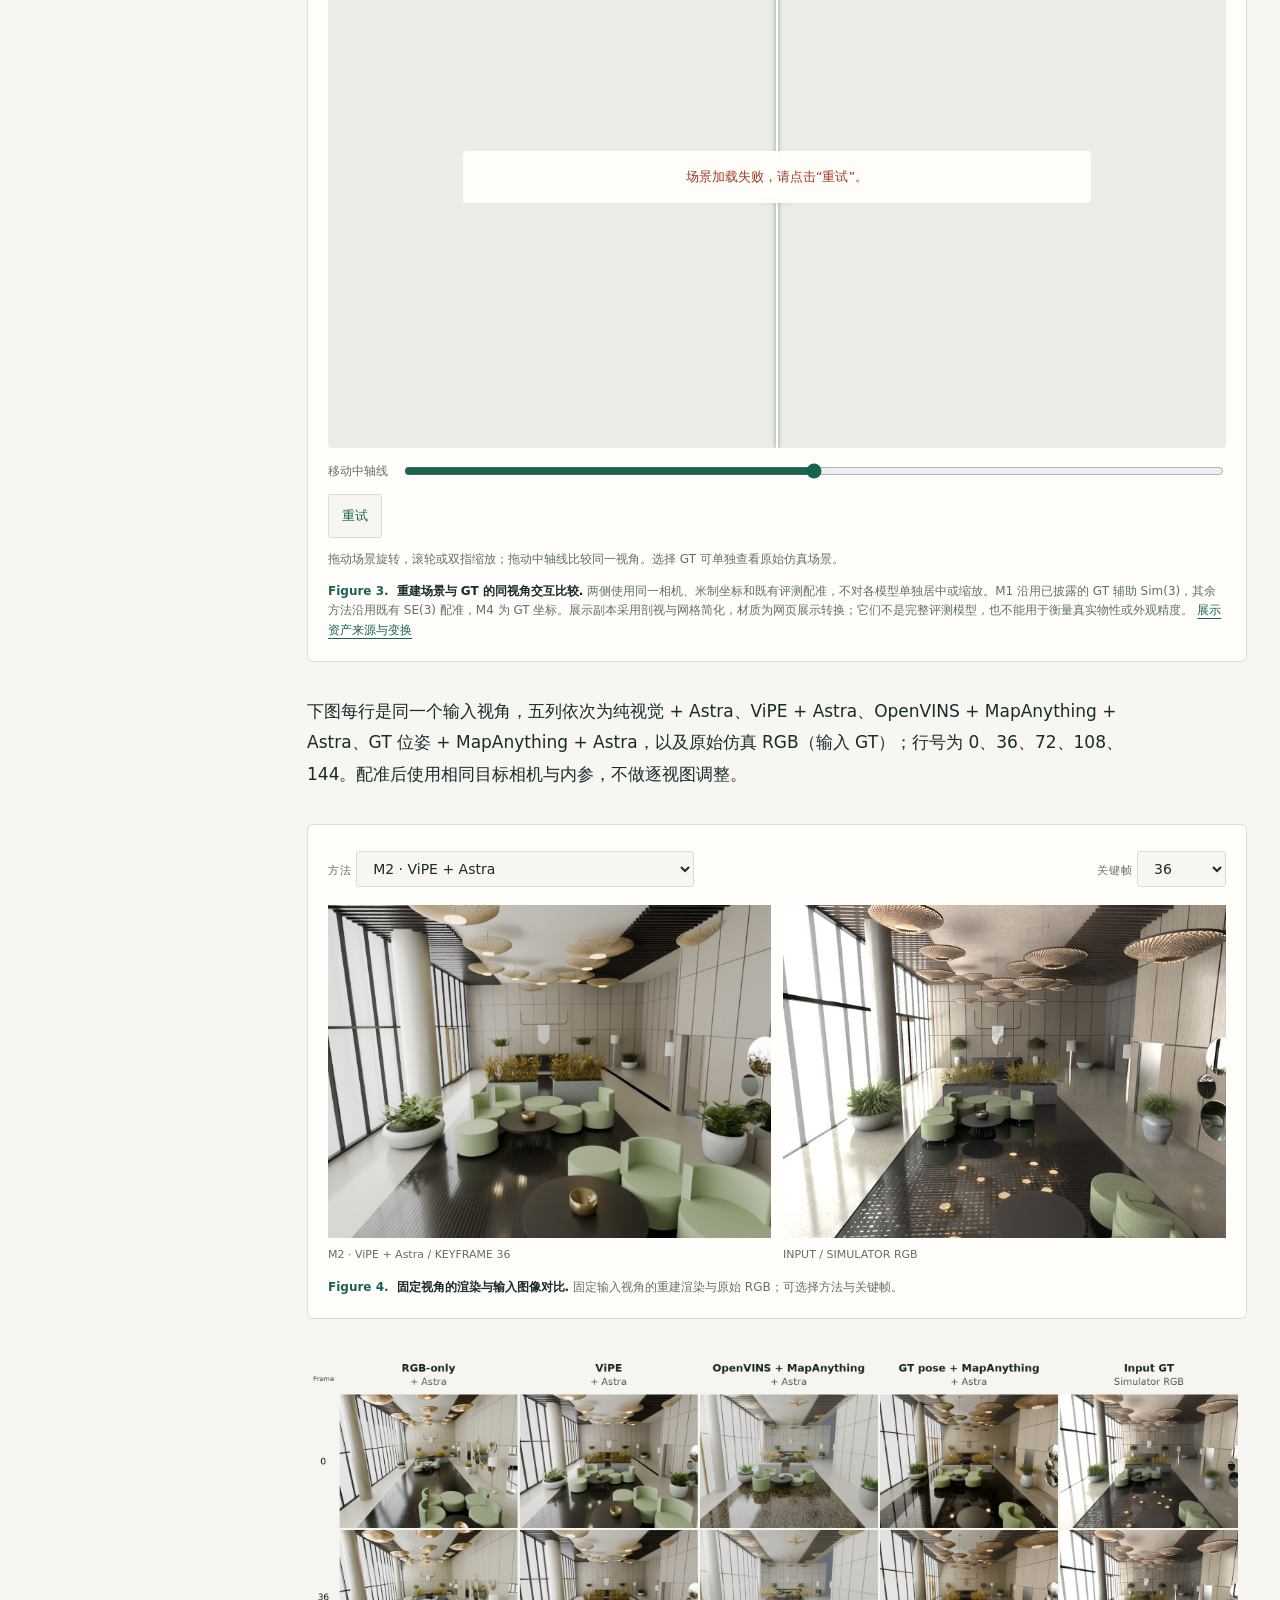
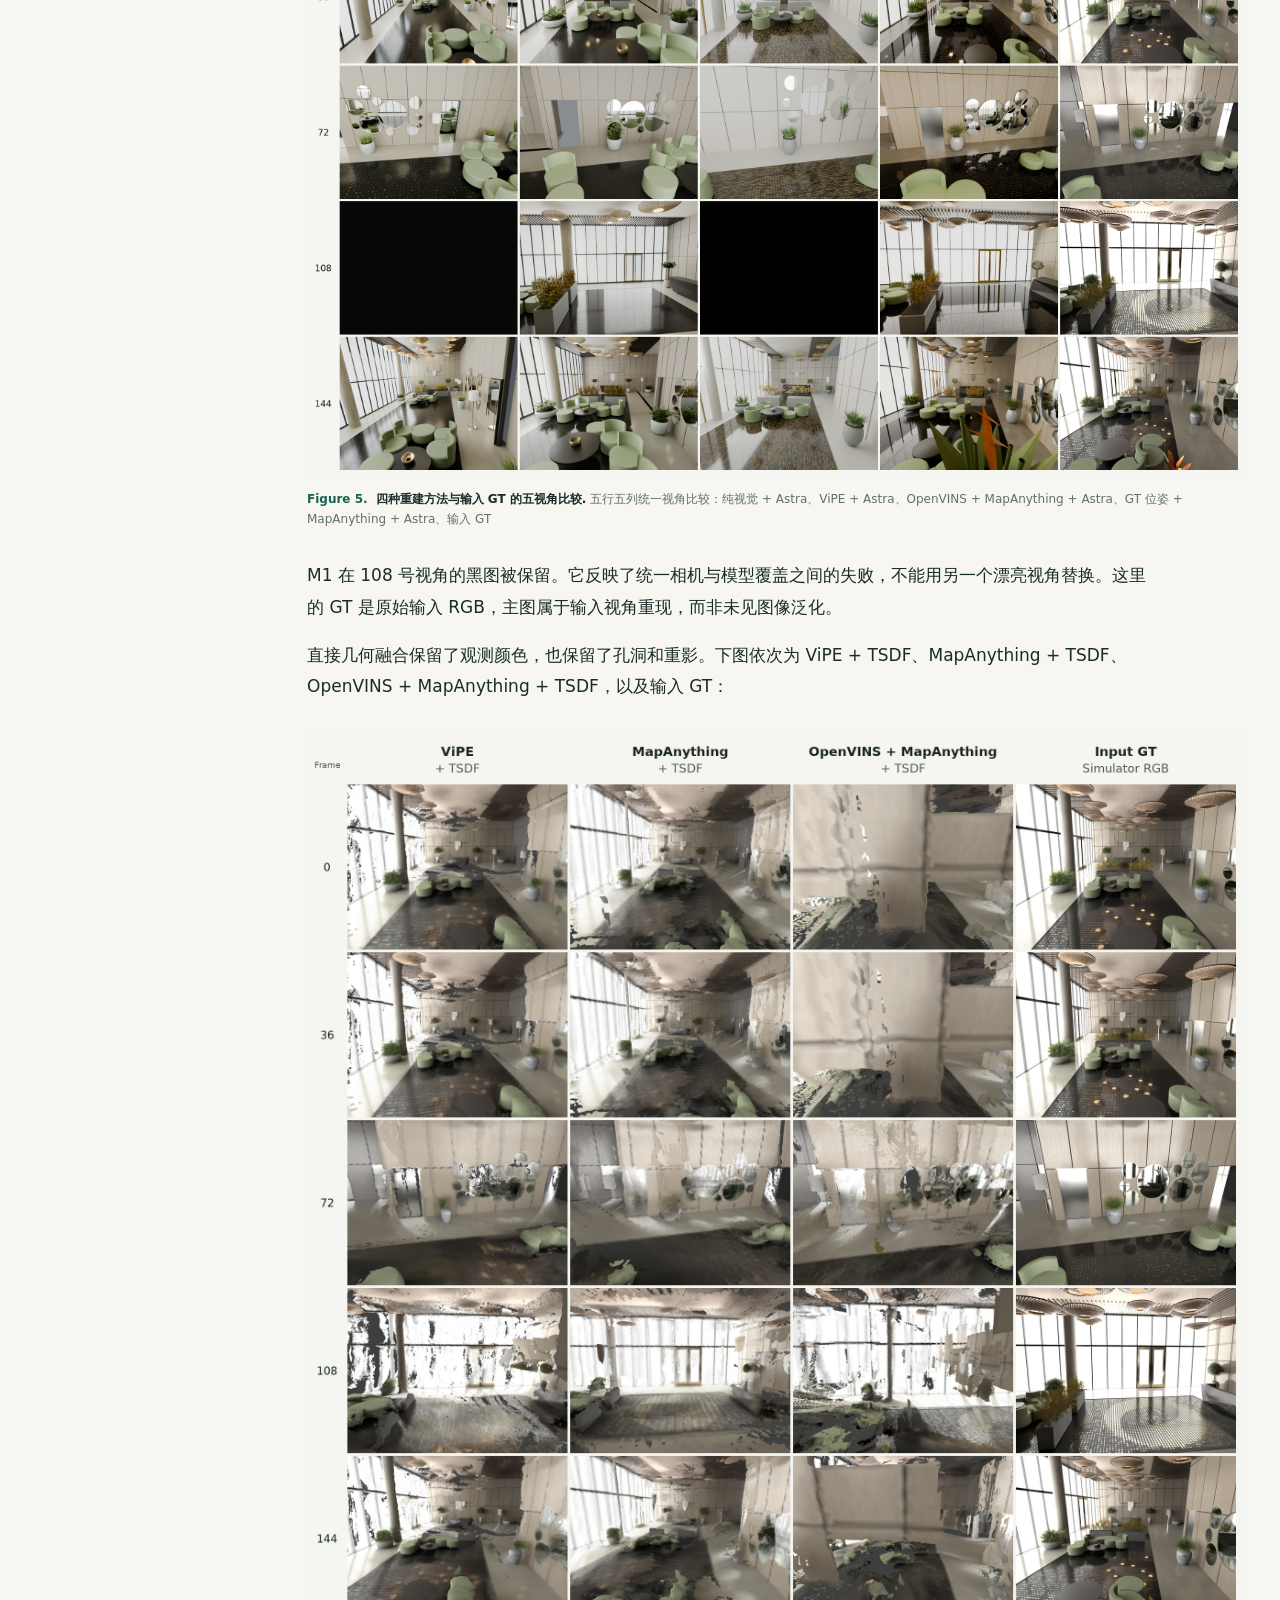
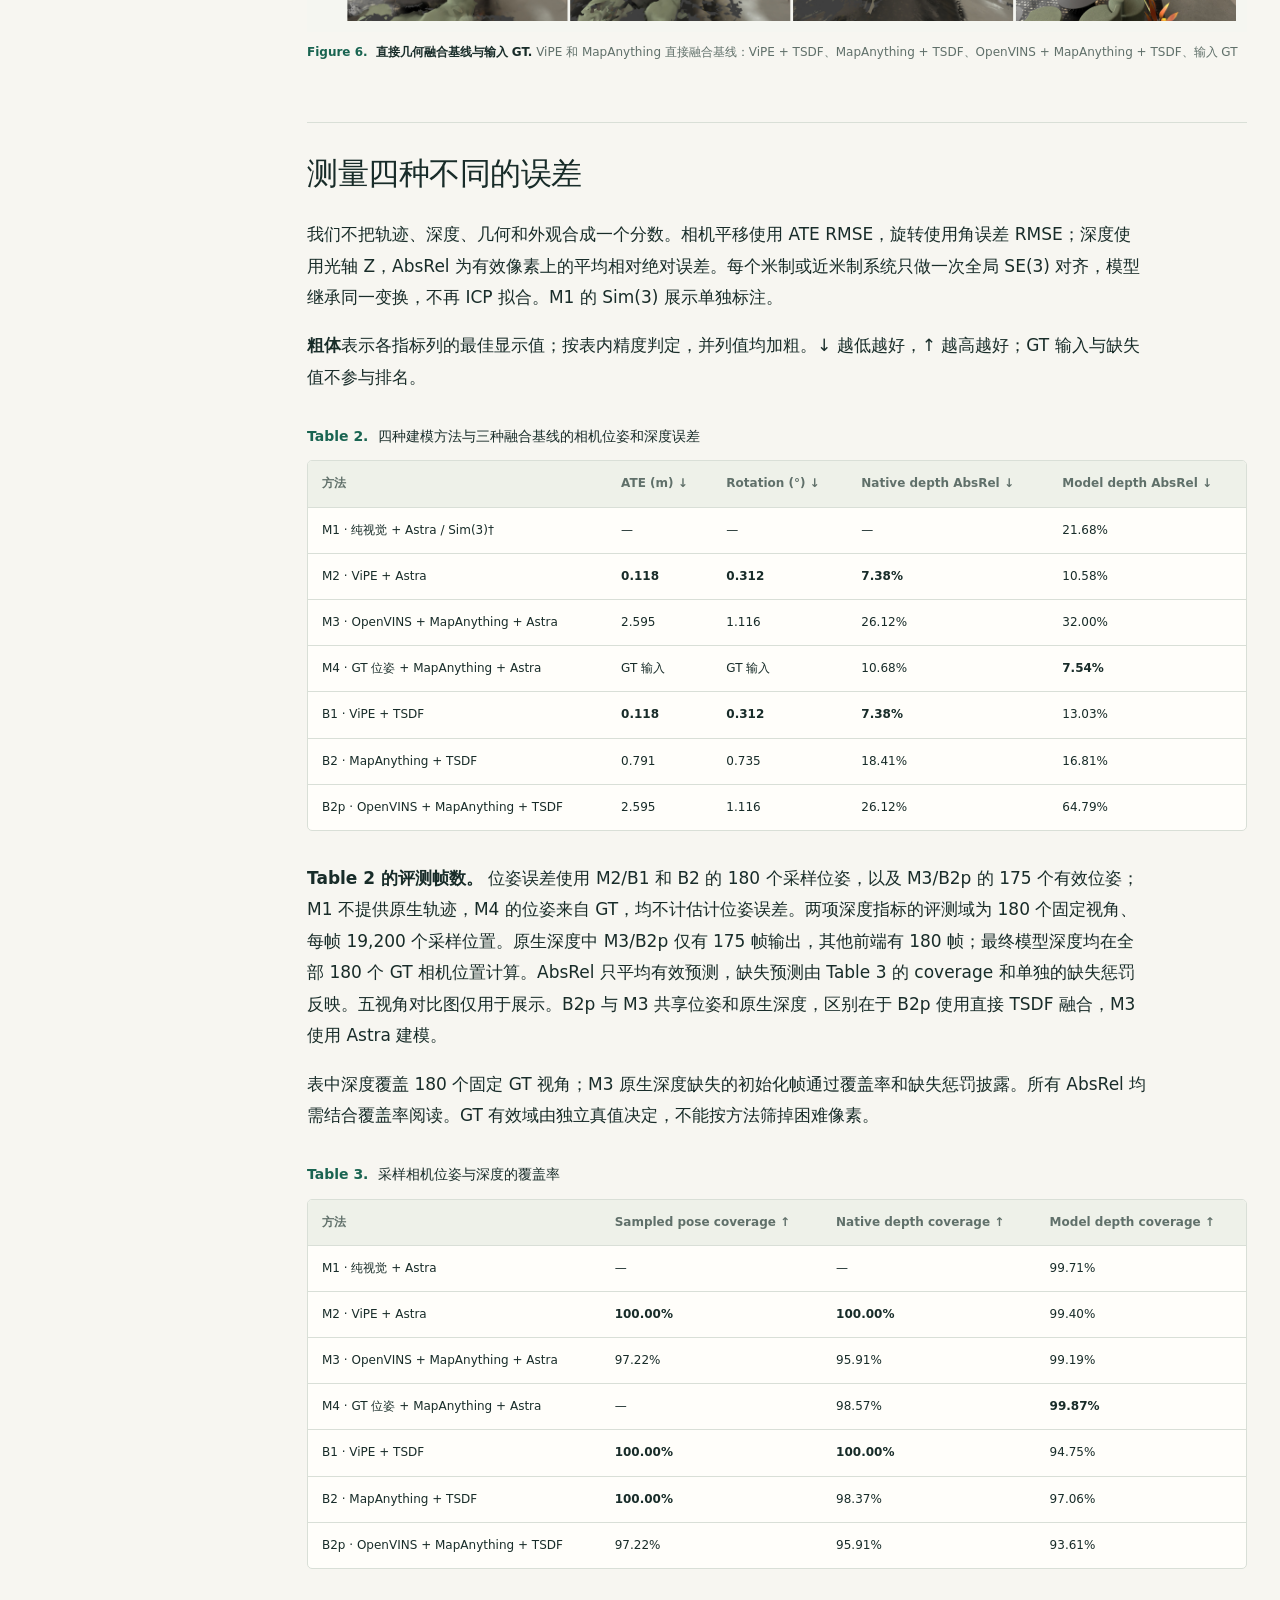
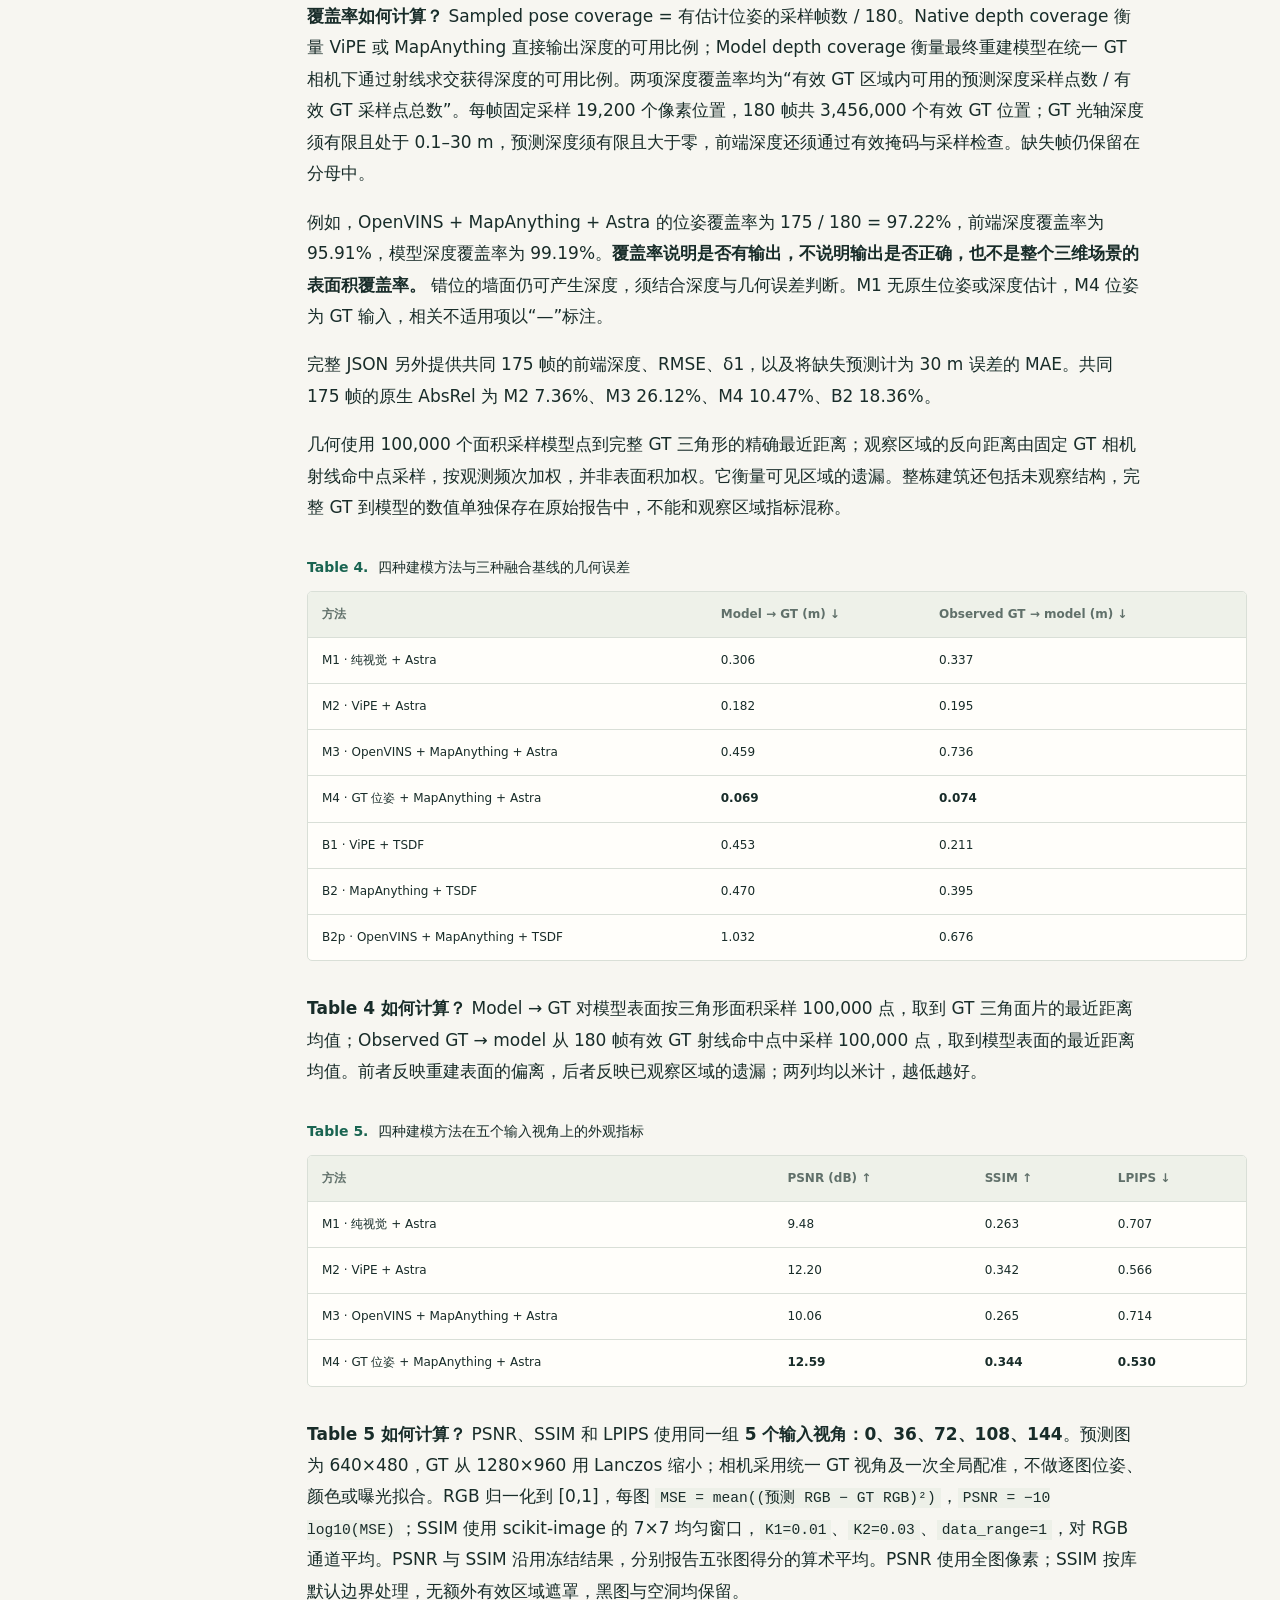
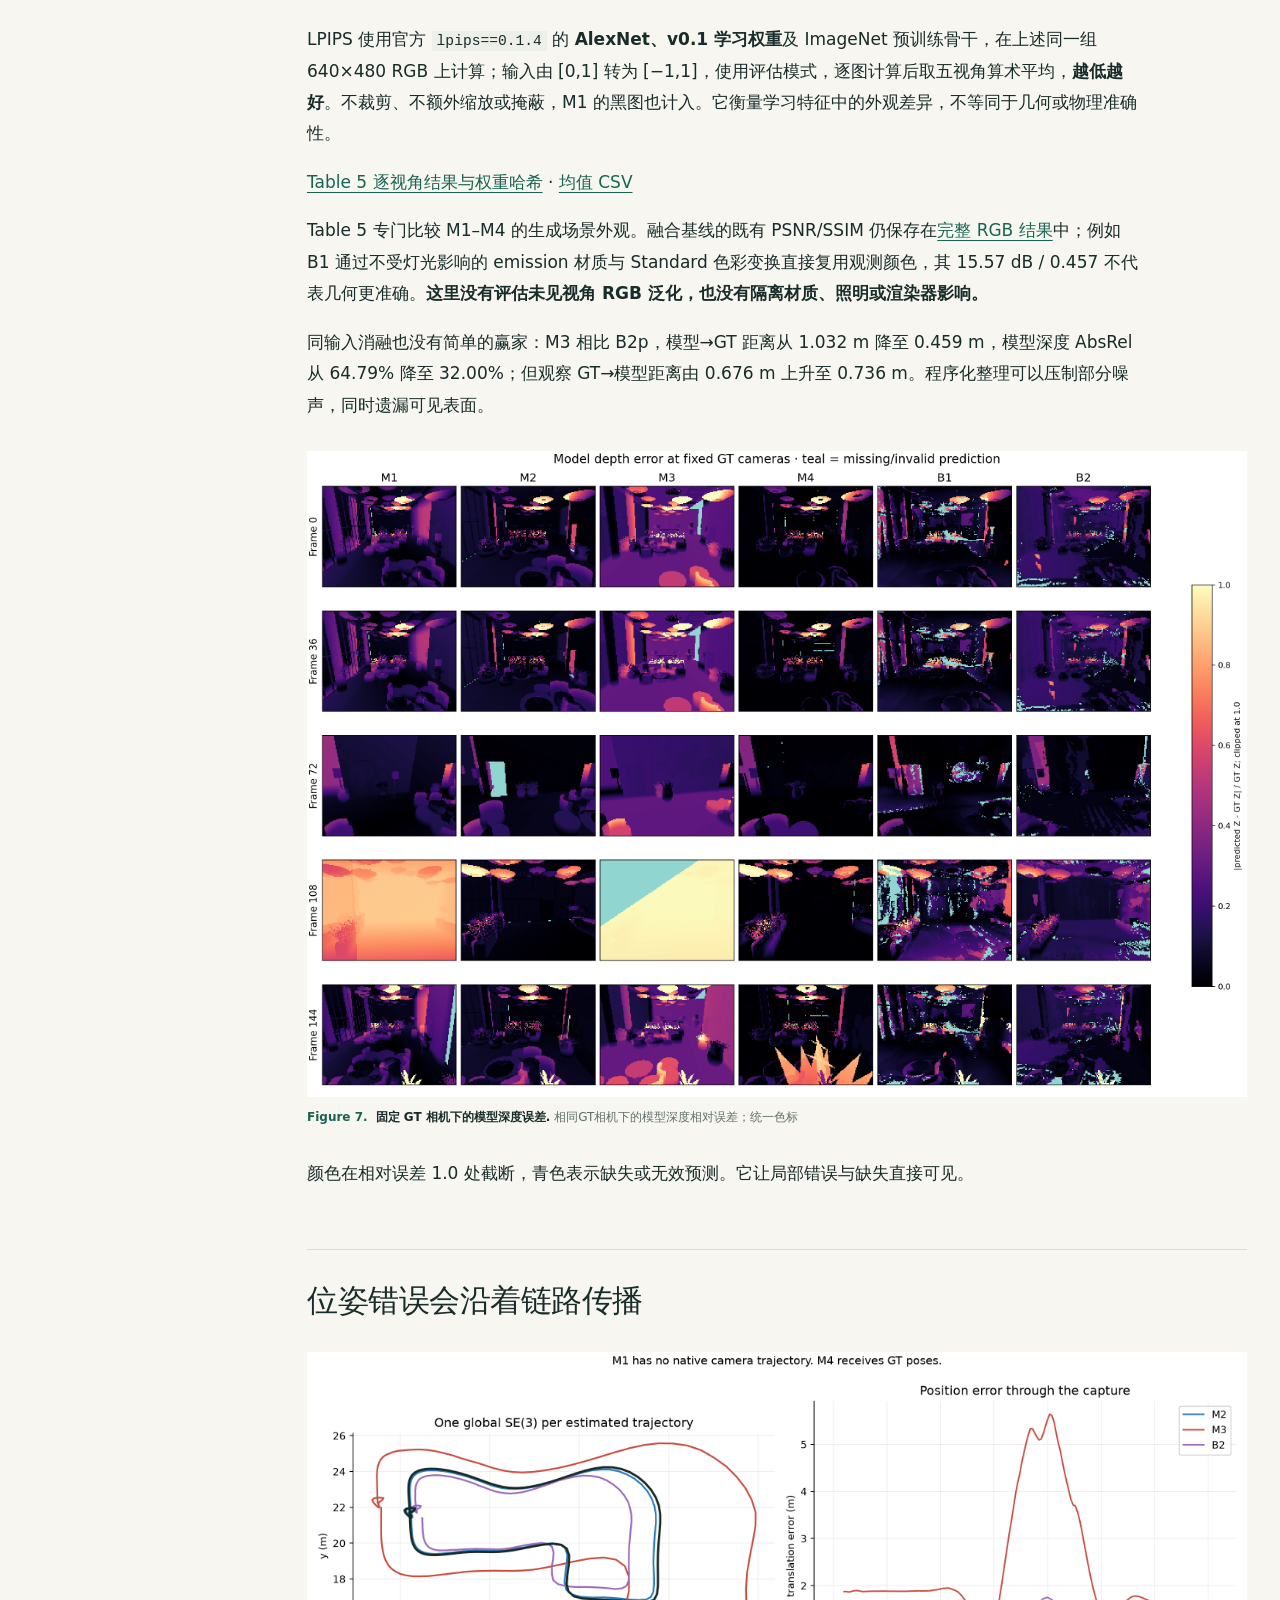
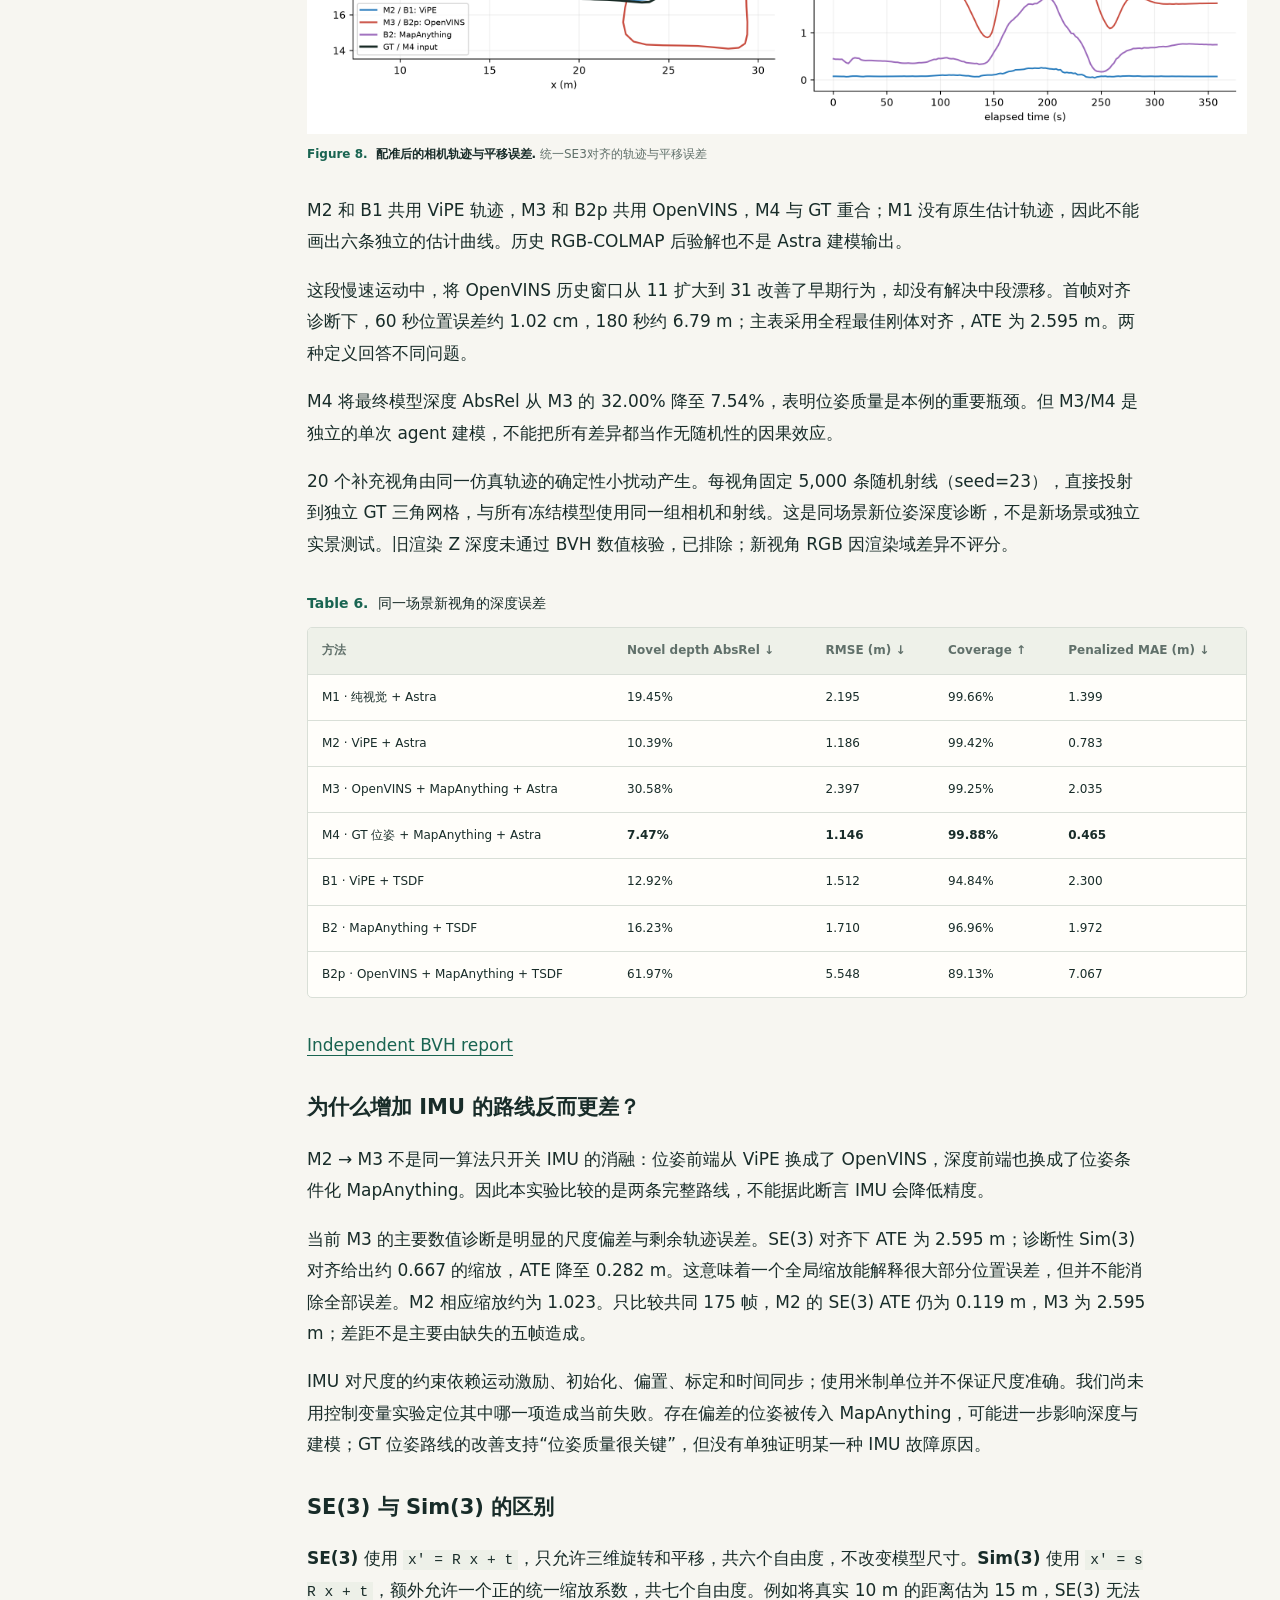
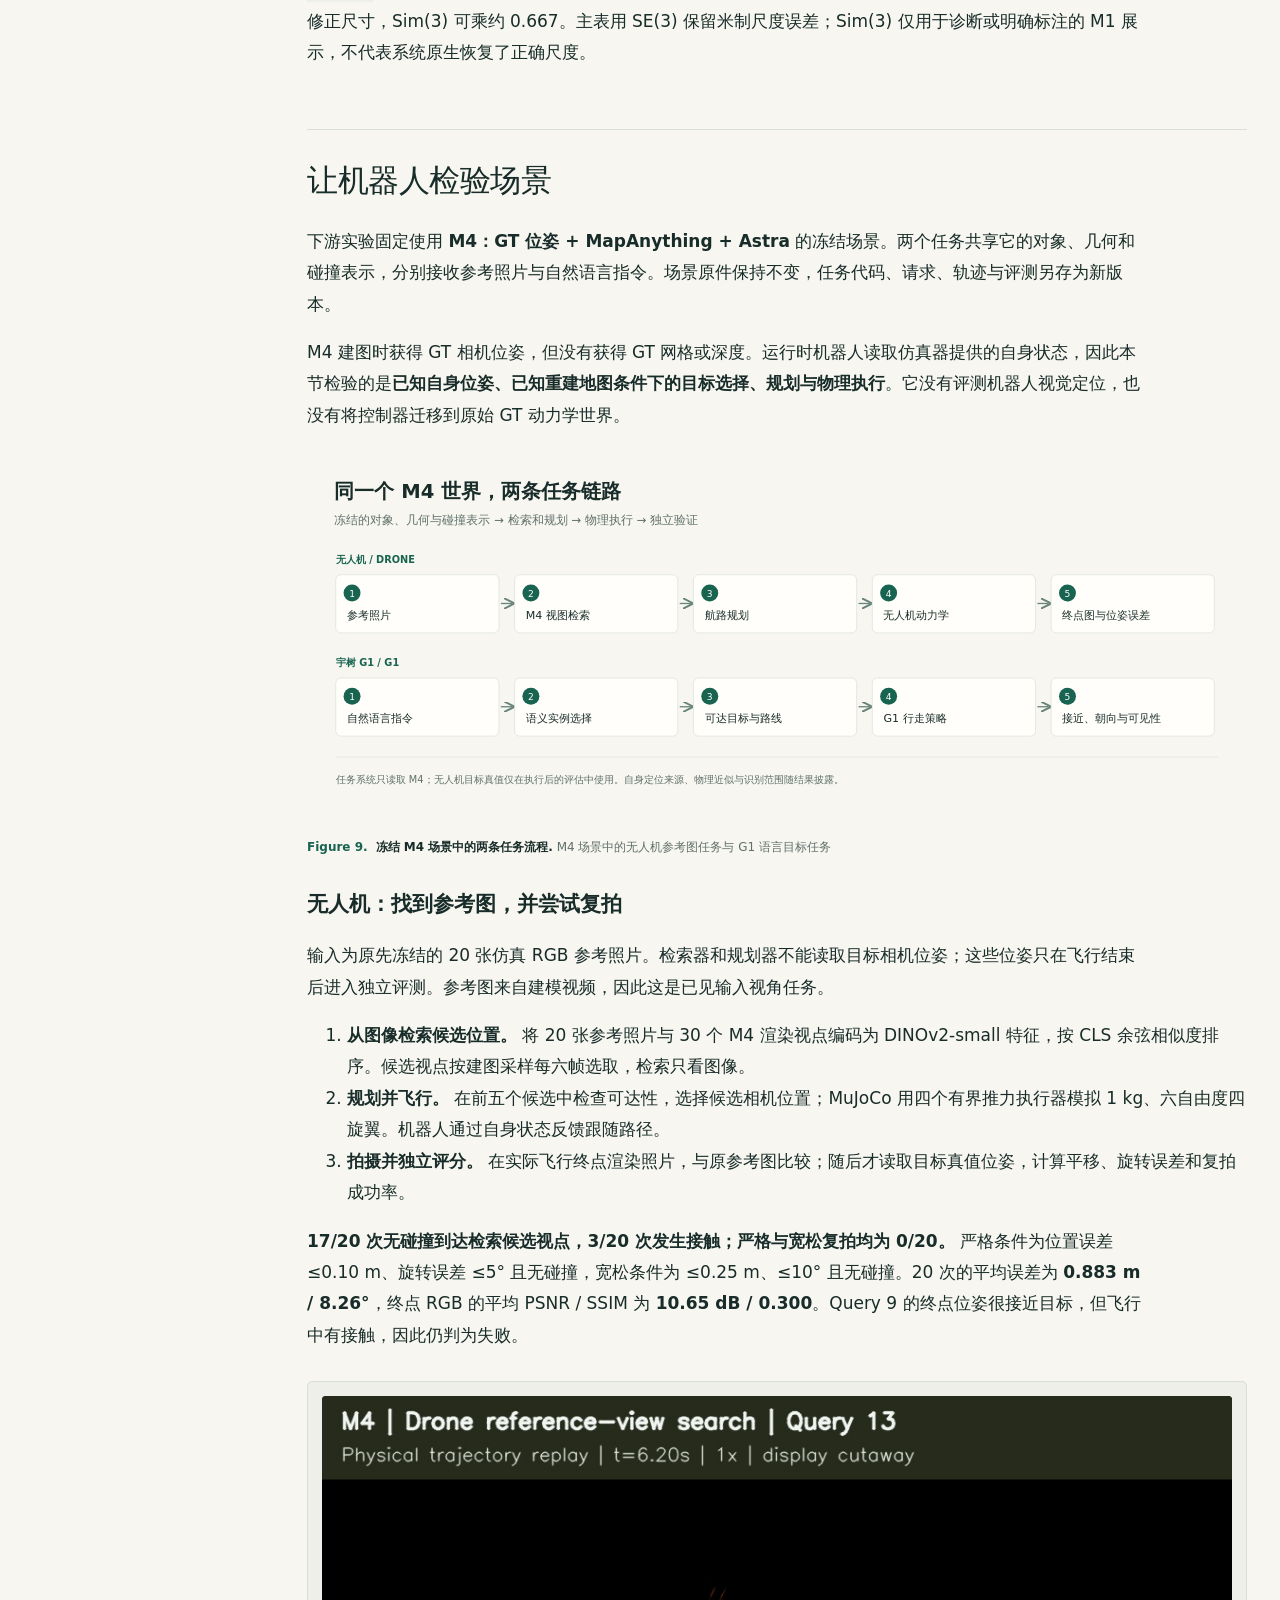
==== commit cd631341: "Separate geometry and appearance tables and measure five-view LPIPS" ====
--- a/index.html
+++ b/index.html
@@ -189,14 +189,12 @@
 <p>例如，OpenVINS + MapAnything + Astra 的位姿覆盖率为 175 / 180 = 97.22%，前端深度覆盖率为 95.91%，模型深度覆盖率为 99.19%。<strong>覆盖率说明是否有输出，不说明输出是否正确，也不是整个三维场景的表面积覆盖率。</strong> 错位的墙面仍可产生深度，须结合深度与几何误差判断。M1 无原生位姿或深度估计，M4 位姿为 GT 输入，相关不适用项以“—”标注。</p>
 <p>完整 JSON 另外提供共同 175 帧的前端深度、RMSE、δ1，以及将缺失预测计为 30 m 误差的 MAE。共同 175 帧的原生 AbsRel 为 M2 7.36%、M3 26.12%、M4 10.47%、B2 18.36%。</p>
 <p>几何使用 100,000 个面积采样模型点到完整 GT 三角形的精确最近距离；观察区域的反向距离由固定 GT 相机射线命中点采样，按观测频次加权，并非表面积加权。它衡量可见区域的遗漏。整栋建筑还包括未观察结构，完整 GT 到模型的数值单独保存在原始报告中，不能和观察区域指标混称。</p>
-<figure class="table-figure" id="table-4"><figcaption id="table-4-title"><span class="table-number">Table 4.</span> 几何误差与输入视角外观误差</figcaption><div class="table-scroll"><table aria-labelledby="table-4-title">
+<figure class="table-figure" id="table-4"><figcaption id="table-4-title"><span class="table-number">Table 4.</span> 四种建模方法与三种融合基线的几何误差</figcaption><div class="table-scroll"><table aria-labelledby="table-4-title">
 <thead>
 <tr>
 <th>方法</th>
 <th>Model → GT (m) ↓</th>
 <th>Observed GT → model (m) ↓</th>
-<th>PSNR (dB) ↑</th>
-<th>SSIM ↑</th>
 </tr>
 </thead>
 <tbody>
@@ -204,49 +202,80 @@
 <td>M1 · 纯视觉 + Astra</td>
 <td>0.306</td>
 <td>0.337</td>
-<td>9.48</td>
-<td>0.263</td>
 </tr>
 <tr>
 <td>M2 · ViPE + Astra</td>
 <td>0.182</td>
 <td>0.195</td>
-<td>12.20</td>
-<td>0.342</td>
 </tr>
 <tr>
 <td>M3 · OpenVINS + MapAnything + Astra</td>
 <td>0.459</td>
 <td>0.736</td>
-<td>10.06</td>
-<td>0.265</td>
 </tr>
 <tr>
 <td>M4 · GT 位姿 + MapAnything + Astra</td>
 <td><strong>0.069</strong></td>
 <td><strong>0.074</strong></td>
-<td>12.59</td>
-<td>0.344</td>
 </tr>
 <tr>
 <td>B1 · ViPE + TSDF</td>
 <td>0.453</td>
 <td>0.211</td>
-<td><strong>15.57</strong></td>
-<td><strong>0.457</strong></td>
 </tr>
 <tr>
 <td>B2 · MapAnything + TSDF</td>
 <td>0.470</td>
 <td>0.395</td>
-<td>13.72</td>
-<td>0.370</td>
+</tr>
+<tr>
+<td>B2p · OpenVINS + MapAnything + TSDF</td>
+<td>1.032</td>
+<td>0.676</td>
 </tr>
 </tbody>
 </table></div></figure>
 <p><strong>Table 4 如何计算？</strong> Model → GT 对模型表面按三角形面积采样 100,000 点，取到 GT 三角面片的最近距离均值；Observed GT → model 从 180 帧有效 GT 射线命中点中采样 100,000 点，取到模型表面的最近距离均值。前者反映重建表面的偏离，后者反映已观察区域的遗漏；两列均以米计，越低越好。</p>
-<p>PSNR/SSIM 只使用 <strong>5 个输入视角：0、36、72、108、144</strong>。预测图为 640×480，GT 从 1280×960 用 Lanczos 缩小；相机采用统一 GT 视角及一次全局配准，不做逐图位姿、颜色或曝光拟合。RGB 归一化到 [0,1]，每图 <code>MSE = mean((预测 RGB − GT RGB)²)</code>，<code>PSNR = −10 log10(MSE)</code>；SSIM 使用 scikit-image 的 7×7 均匀窗口，<code>K1=0.01</code>、<code>K2=0.03</code>、<code>data_range=1</code>，对 RGB 通道平均。表中分别报告五张图 PSNR 和 SSIM 的算术平均。PSNR 使用全图像素；SSIM 按库默认边界处理，无额外有效区域遮罩，黑图与空洞均保留。</p>
-<p><strong>为什么 B1 的 PSNR/SSIM 最好？</strong> B1 将输入 RGB 融合成 TSDF 网格的顶点颜色，再通过不受灯光影响的 emission 材质与 Standard 色彩变换渲染；Astra 模型则需要生成材质并使用场景灯光。评测视角来自同一批输入观测，因此 B1 具有直接复用观测颜色的优势。15.57 dB / 0.457 表明它在本次已见视角上更接近原图；这同时包含颜色复用和渲染设置差异，尚无消融量化各自贡献。B1 的 Model → GT 为 0.453 m，仍大于 M4 的 0.069 m。<strong>外观相似度不等同于几何精度；本表没有评估未见视角 RGB 泛化，也没有隔离材质、照明或渲染器影响。</strong></p>
+<figure class="table-figure" id="table-5"><figcaption id="table-5-title"><span class="table-number">Table 5.</span> 四种建模方法在五个输入视角上的外观指标</figcaption><div class="table-scroll"><table aria-labelledby="table-5-title">
+<thead>
+<tr>
+<th>方法</th>
+<th>PSNR (dB) ↑</th>
+<th>SSIM ↑</th>
+<th>LPIPS ↓</th>
+</tr>
+</thead>
+<tbody>
+<tr>
+<td>M1 · 纯视觉 + Astra</td>
+<td>9.48</td>
+<td>0.263</td>
+<td>0.707</td>
+</tr>
+<tr>
+<td>M2 · ViPE + Astra</td>
+<td>12.20</td>
+<td>0.342</td>
+<td>0.566</td>
+</tr>
+<tr>
+<td>M3 · OpenVINS + MapAnything + Astra</td>
+<td>10.06</td>
+<td>0.265</td>
+<td>0.714</td>
+</tr>
+<tr>
+<td>M4 · GT 位姿 + MapAnything + Astra</td>
+<td><strong>12.59</strong></td>
+<td><strong>0.344</strong></td>
+<td><strong>0.530</strong></td>
+</tr>
+</tbody>
+</table></div></figure>
+<p><strong>Table 5 如何计算？</strong> PSNR、SSIM 和 LPIPS 使用同一组 <strong>5 个输入视角：0、36、72、108、144</strong>。预测图为 640×480，GT 从 1280×960 用 Lanczos 缩小；相机采用统一 GT 视角及一次全局配准，不做逐图位姿、颜色或曝光拟合。RGB 归一化到 [0,1]，每图 <code>MSE = mean((预测 RGB − GT RGB)²)</code>，<code>PSNR = −10 log10(MSE)</code>；SSIM 使用 scikit-image 的 7×7 均匀窗口，<code>K1=0.01</code>、<code>K2=0.03</code>、<code>data_range=1</code>，对 RGB 通道平均。PSNR 与 SSIM 沿用冻结结果，分别报告五张图得分的算术平均。PSNR 使用全图像素；SSIM 按库默认边界处理，无额外有效区域遮罩，黑图与空洞均保留。</p>
+<p>LPIPS 使用官方 <code>lpips==0.1.4</code> 的 <strong>AlexNet、v0.1 学习权重</strong>及 ImageNet 预训练骨干，在上述同一组 640×480 RGB 上计算；输入由 [0,1] 转为 [−1,1]，使用评估模式，逐图计算后取五视角算术平均，<strong>越低越好</strong>。不裁剪、不额外缩放或掩蔽，M1 的黑图也计入。它衡量学习特征中的外观差异，不等同于几何或物理准确性。</p>
+<p><a href="results/evaluation/appearance_five_views_20260925/report.json">Table 5 逐视角结果与权重哈希</a> · <a href="results/evaluation/appearance_five_views_20260925/means.csv">均值 CSV</a></p>
+<p>Table 5 专门比较 M1–M4 的生成场景外观。融合基线的既有 PSNR/SSIM 仍保存在<a href="results/rgb_metrics_five_views_mean.json">完整 RGB 结果</a>中；例如 B1 通过不受灯光影响的 emission 材质与 Standard 色彩变换直接复用观测颜色，其 15.57 dB / 0.457 不代表几何更准确。<strong>这里没有评估未见视角 RGB 泛化，也没有隔离材质、照明或渲染器影响。</strong></p>
 <p>同输入消融也没有简单的赢家：M3 相比 B2p，模型→GT 距离从 1.032 m 降至 0.459 m，模型深度 AbsRel 从 64.79% 降至 32.00%；但观察 GT→模型距离由 0.676 m 上升至 0.736 m。程序化整理可以压制部分噪声，同时遗漏可见表面。</p>
 <figure id="figure-7" data-figure-number="7" aria-labelledby="figure-7-title"><a href="figures/model_depth_error_pixel_heatmap.png"><img loading="lazy" src="figures/model_depth_error_pixel_heatmap.png" alt="相同GT相机下的模型深度相对误差；统一色标"></a><figcaption id="figure-7-title"><span class="figure-number">Figure 7.</span> <span class="figure-title">固定 GT 相机下的模型深度误差.</span> 相同GT相机下的模型深度相对误差；统一色标</figcaption></figure>
 <p>颜色在相对误差 1.0 处截断，青色表示缺失或无效预测。它让局部错误与缺失直接可见。</p>
@@ -256,7 +285,7 @@
 <p>这段慢速运动中，将 OpenVINS 历史窗口从 11 扩大到 31 改善了早期行为，却没有解决中段漂移。首帧对齐诊断下，60 秒位置误差约 1.02 cm，180 秒约 6.79 m；主表采用全程最佳刚体对齐，ATE 为 2.595 m。两种定义回答不同问题。</p>
 <p>M4 将最终模型深度 AbsRel 从 M3 的 32.00% 降至 7.54%，表明位姿质量是本例的重要瓶颈。但 M3/M4 是独立的单次 agent 建模，不能把所有差异都当作无随机性的因果效应。</p>
 <p>20 个补充视角由同一仿真轨迹的确定性小扰动产生。每视角固定 5,000 条随机射线（seed=23），直接投射到独立 GT 三角网格，与所有冻结模型使用同一组相机和射线。这是同场景新位姿深度诊断，不是新场景或独立实景测试。旧渲染 Z 深度未通过 BVH 数值核验，已排除；新视角 RGB 因渲染域差异不评分。</p>
-<figure class="table-figure" id="table-5"><figcaption id="table-5-title"><span class="table-number">Table 5.</span> 同一场景新视角的深度误差</figcaption><div class="table-scroll"><table aria-labelledby="table-5-title">
+<figure class="table-figure" id="table-6"><figcaption id="table-6-title"><span class="table-number">Table 6.</span> 同一场景新视角的深度误差</figcaption><div class="table-scroll"><table aria-labelledby="table-6-title">
 <thead>
 <tr>
 <th>方法</th>
@@ -350,7 +379,7 @@
 <p><strong>20/20 次选择正确实例并完成无碰撞导航；20/20 次通过目标可见性检查，合并成功率为 20/20。</strong> 记录轨迹的平均长度为 <strong>7.31 m</strong>，平均执行时间 <strong>22.18 s</strong>；末段接近点误差平均 <strong>0.215 m</strong>，目标朝向误差平均 <strong>3.60°</strong>。目标的采样可见面积占比为 9.72%–40.59%。下图展示五条指令各自第一个起点的结果，完整评测覆盖四个起点。</p>
 <figure id="figure-13" data-figure-number="13" aria-labelledby="figure-13-title"><a href="figures/m4_tasks/g1_comparison.jpg"><img loading="lazy" src="figures/m4_tasks/g1_comparison.jpg" alt="M4 中的语言指令、花盆目标与 G1 执行结果"></a><figcaption id="figure-13-title"><span class="figure-number">Figure 13.</span> <span class="figure-title">M4 中的花盆指令与终点可见性.</span> M4 中的语言指令、花盆目标与 G1 执行结果</figcaption></figure>
 <p>这里实现的是<strong>生成语义地图上的语言目标选择与导航</strong>：对象属性来自 M4，语言解析器支持的是上述受限表达。它没有在线视觉物体识别；评测图中的目标轮廓来自几何射线标签。可见性计入场景遮挡，未建模机器人机身的自遮挡。虚拟相机固定安装在机体坐标 [0.08, 0, 0.35] m、下俯 20°，不根据目标答案转向。可见面积用 160×120 射线网格估计对应 640×480 画面；相机取最后一条完整记录状态，距停止时刻不超过 50 ms。视频回放已记录的关节状态，采用简化着色。</p>
-<figure class="table-figure" id="table-6"><figcaption id="table-6-title"><span class="table-number">Table 6.</span> M4 · GT 位姿 + MapAnything + Astra：下游任务结果与成功判据</figcaption><div class="table-scroll"><table aria-labelledby="table-6-title">
+<figure class="table-figure" id="table-7"><figcaption id="table-7-title"><span class="table-number">Table 7.</span> M4 · GT 位姿 + MapAnything + Astra：下游任务结果与成功判据</figcaption><div class="table-scroll"><table aria-labelledby="table-7-title">
 <thead>
 <tr>
 <th>任务</th>
@@ -398,4 +427,4 @@
 <h2 id="_9">证据与复现</h2>
 <p><a href="results/final_evaluation.json">最终机器可读评测</a> · <a href="results/final_evaluation.csv">CSV 指标</a> · <a href="docs/REPRODUCIBILITY.md">复现指南</a> · <a href="references/research_sources.json">研究来源</a> · <a href="docs/PROGRESS.md">完整实验日志</a></p>
 <p>资产、方法输入和冻结模型均保留哈希；所有新工作位于独立目录，旧代码和结果作为只读来源。GT 几何来自含 0.01 比例变换的米制场景 wrapper，而非未缩放源文件。读者可从输入索引追溯到每一项输出。</p>
-<p><a href="https://developers.openai.com/api/docs/models/gpt-6-astra">GPT-6 Astra</a> · <a href="https://arxiv.org/abs/2508.10934">ViPE</a> · <a href="https://github.com/facebookresearch/map-anything">MapAnything</a> · <a href="https://docs.openvins.com/">OpenVINS</a> · <a href="https://repo-sam.inria.fr/fungraph/3d-gaussian-splatting/">3D Gaussian Splatting</a> · <a href="https://github.com/facebookresearch/vggt">VGGT</a> · <a href="https://github.com/MIT-SPARK/Hydra">Hydra</a> · <a href="https://concept-fusion.github.io/">ConceptFusion</a> · <a href="https://github.com/vlmaps/vlmaps">VLMaps</a> · <a href="https://arxiv.org/abs/2403.13064">SceneScript</a> · <a href="https://arxiv.org/abs/2406.08474">Real2Code</a> · <a href="https://github.com/allenai/Holodeck">Holodeck</a> · <a href="https://frank-zy-dou.github.io/kitchen-twin/">Lab Kitchen Twin</a> · <a href="https://github.com/LiteReality/LiteReality-Agent">LiteReality-Agent</a></p><section class="downloads"><h2 id="assets">完整模型与实验资产</h2><p>下载完整冻结模型；这里的原模型保留墙体与顶棚。页面交互模型是用于检查内部结构的展示剖视副本。</p><figure class="table-figure" id="table-7"><figcaption id="table-7-title"><span class="table-number">Table 7.</span> 完整冻结模型与下载格式</figcaption><div class="table-scroll"><table aria-labelledby="table-7-title"><thead><tr><th>METHOD</th><th>EDITABLE SCENE</th><th>PORTABLE MODEL</th></tr></thead><tbody><tr><th>M1 · 纯视觉 + Astra</th><td><a href="https://huggingface.co/datasets/Ooliva/astra-world-model-blog/resolve/241d313a264a3353bcb87f9fde30f7ef8a6f5bce/models/M1/scene.blend?download=true">Blender .blend</a></td><td><a href="https://huggingface.co/datasets/Ooliva/astra-world-model-blog/resolve/241d313a264a3353bcb87f9fde30f7ef8a6f5bce/models/M1/scene.glb?download=true">GLB .glb</a></td></tr><tr><th>M2 · ViPE + Astra</th><td><a href="https://huggingface.co/datasets/Ooliva/astra-world-model-blog/resolve/241d313a264a3353bcb87f9fde30f7ef8a6f5bce/models/M2/scene.blend?download=true">Blender .blend</a></td><td><a href="https://huggingface.co/datasets/Ooliva/astra-world-model-blog/resolve/241d313a264a3353bcb87f9fde30f7ef8a6f5bce/models/M2/scene.glb?download=true">GLB .glb</a></td></tr><tr><th>M3 · OpenVINS + MapAnything + Astra</th><td><a href="https://huggingface.co/datasets/Ooliva/astra-world-model-blog/resolve/241d313a264a3353bcb87f9fde30f7ef8a6f5bce/models/M3/scene.blend?download=true">Blender .blend</a></td><td><a href="https://huggingface.co/datasets/Ooliva/astra-world-model-blog/resolve/241d313a264a3353bcb87f9fde30f7ef8a6f5bce/models/M3/scene.glb?download=true">GLB .glb</a></td></tr><tr><th>M4 · GT 位姿 + MapAnything + Astra</th><td><a href="https://huggingface.co/datasets/Ooliva/astra-world-model-blog/resolve/241d313a264a3353bcb87f9fde30f7ef8a6f5bce/models/M4/scene.blend?download=true">Blender .blend</a></td><td><a href="https://huggingface.co/datasets/Ooliva/astra-world-model-blog/resolve/241d313a264a3353bcb87f9fde30f7ef8a6f5bce/models/M4/scene.glb?download=true">GLB .glb</a></td></tr></tbody></table></div></figure><p><a href="https://huggingface.co/datasets/Ooliva/astra-world-model-blog/tree/241d313a264a3353bcb87f9fde30f7ef8a6f5bce">Hugging Face · models, baselines, evaluations &amp; tasks</a><br><a href="https://huggingface.co/datasets/Ooliva/astra-world-model-blog/resolve/241d313a264a3353bcb87f9fde30f7ef8a6f5bce/SHA256SUMS">SHA256SUMS</a> · <a href="https://huggingface.co/datasets/Ooliva/astra-world-model-blog/resolve/241d313a264a3353bcb87f9fde30f7ef8a6f5bce/payload_manifest.json">Asset manifest</a></p><p class="caption">Frozen asset revision: <code>241d313a264a3353bcb87f9fde30f7ef8a6f5bce</code></p></section></article></main></div><footer><p>WORLD LOBBY · ASTRA / BLENDER</p><p>一次可复算的工程实验。原始结果、失败与适用边界均保留。</p><a href="article.zh.md">Markdown</a> · <a href="docs/REPRODUCIBILITY.md">Reproduction</a> · <a href="results/final_evaluation.csv">CSV</a> · <a href="downloads/reproduction_sources.zip">Code &amp; episode records</a></footer><script src="site.js"></script></body></html>+<p><a href="https://developers.openai.com/api/docs/models/gpt-6-astra">GPT-6 Astra</a> · <a href="https://arxiv.org/abs/2508.10934">ViPE</a> · <a href="https://github.com/facebookresearch/map-anything">MapAnything</a> · <a href="https://docs.openvins.com/">OpenVINS</a> · <a href="https://repo-sam.inria.fr/fungraph/3d-gaussian-splatting/">3D Gaussian Splatting</a> · <a href="https://github.com/facebookresearch/vggt">VGGT</a> · <a href="https://github.com/MIT-SPARK/Hydra">Hydra</a> · <a href="https://concept-fusion.github.io/">ConceptFusion</a> · <a href="https://github.com/vlmaps/vlmaps">VLMaps</a> · <a href="https://arxiv.org/abs/2403.13064">SceneScript</a> · <a href="https://arxiv.org/abs/2406.08474">Real2Code</a> · <a href="https://github.com/allenai/Holodeck">Holodeck</a> · <a href="https://frank-zy-dou.github.io/kitchen-twin/">Lab Kitchen Twin</a> · <a href="https://github.com/LiteReality/LiteReality-Agent">LiteReality-Agent</a></p><section class="downloads"><h2 id="assets">完整模型与实验资产</h2><p>下载完整冻结模型；这里的原模型保留墙体与顶棚。页面交互模型是用于检查内部结构的展示剖视副本。</p><figure class="table-figure" id="table-8"><figcaption id="table-8-title"><span class="table-number">Table 8.</span> 完整冻结模型与下载格式</figcaption><div class="table-scroll"><table aria-labelledby="table-8-title"><thead><tr><th>METHOD</th><th>EDITABLE SCENE</th><th>PORTABLE MODEL</th></tr></thead><tbody><tr><th>M1 · 纯视觉 + Astra</th><td><a href="https://huggingface.co/datasets/Ooliva/astra-world-model-blog/resolve/241d313a264a3353bcb87f9fde30f7ef8a6f5bce/models/M1/scene.blend?download=true">Blender .blend</a></td><td><a href="https://huggingface.co/datasets/Ooliva/astra-world-model-blog/resolve/241d313a264a3353bcb87f9fde30f7ef8a6f5bce/models/M1/scene.glb?download=true">GLB .glb</a></td></tr><tr><th>M2 · ViPE + Astra</th><td><a href="https://huggingface.co/datasets/Ooliva/astra-world-model-blog/resolve/241d313a264a3353bcb87f9fde30f7ef8a6f5bce/models/M2/scene.blend?download=true">Blender .blend</a></td><td><a href="https://huggingface.co/datasets/Ooliva/astra-world-model-blog/resolve/241d313a264a3353bcb87f9fde30f7ef8a6f5bce/models/M2/scene.glb?download=true">GLB .glb</a></td></tr><tr><th>M3 · OpenVINS + MapAnything + Astra</th><td><a href="https://huggingface.co/datasets/Ooliva/astra-world-model-blog/resolve/241d313a264a3353bcb87f9fde30f7ef8a6f5bce/models/M3/scene.blend?download=true">Blender .blend</a></td><td><a href="https://huggingface.co/datasets/Ooliva/astra-world-model-blog/resolve/241d313a264a3353bcb87f9fde30f7ef8a6f5bce/models/M3/scene.glb?download=true">GLB .glb</a></td></tr><tr><th>M4 · GT 位姿 + MapAnything + Astra</th><td><a href="https://huggingface.co/datasets/Ooliva/astra-world-model-blog/resolve/241d313a264a3353bcb87f9fde30f7ef8a6f5bce/models/M4/scene.blend?download=true">Blender .blend</a></td><td><a href="https://huggingface.co/datasets/Ooliva/astra-world-model-blog/resolve/241d313a264a3353bcb87f9fde30f7ef8a6f5bce/models/M4/scene.glb?download=true">GLB .glb</a></td></tr></tbody></table></div></figure><p><a href="https://huggingface.co/datasets/Ooliva/astra-world-model-blog/tree/241d313a264a3353bcb87f9fde30f7ef8a6f5bce">Hugging Face · models, baselines, evaluations &amp; tasks</a><br><a href="https://huggingface.co/datasets/Ooliva/astra-world-model-blog/resolve/241d313a264a3353bcb87f9fde30f7ef8a6f5bce/SHA256SUMS">SHA256SUMS</a> · <a href="https://huggingface.co/datasets/Ooliva/astra-world-model-blog/resolve/241d313a264a3353bcb87f9fde30f7ef8a6f5bce/payload_manifest.json">Asset manifest</a></p><p class="caption">Frozen asset revision: <code>241d313a264a3353bcb87f9fde30f7ef8a6f5bce</code></p></section></article></main></div><footer><p>WORLD LOBBY · ASTRA / BLENDER</p><p>一次可复算的工程实验。原始结果、失败与适用边界均保留。</p><a href="article.zh.md">Markdown</a> · <a href="docs/REPRODUCIBILITY.md">Reproduction</a> · <a href="results/final_evaluation.csv">CSV</a> · <a href="downloads/reproduction_sources.zip">Code &amp; episode records</a></footer><script src="site.js"></script></body></html>
